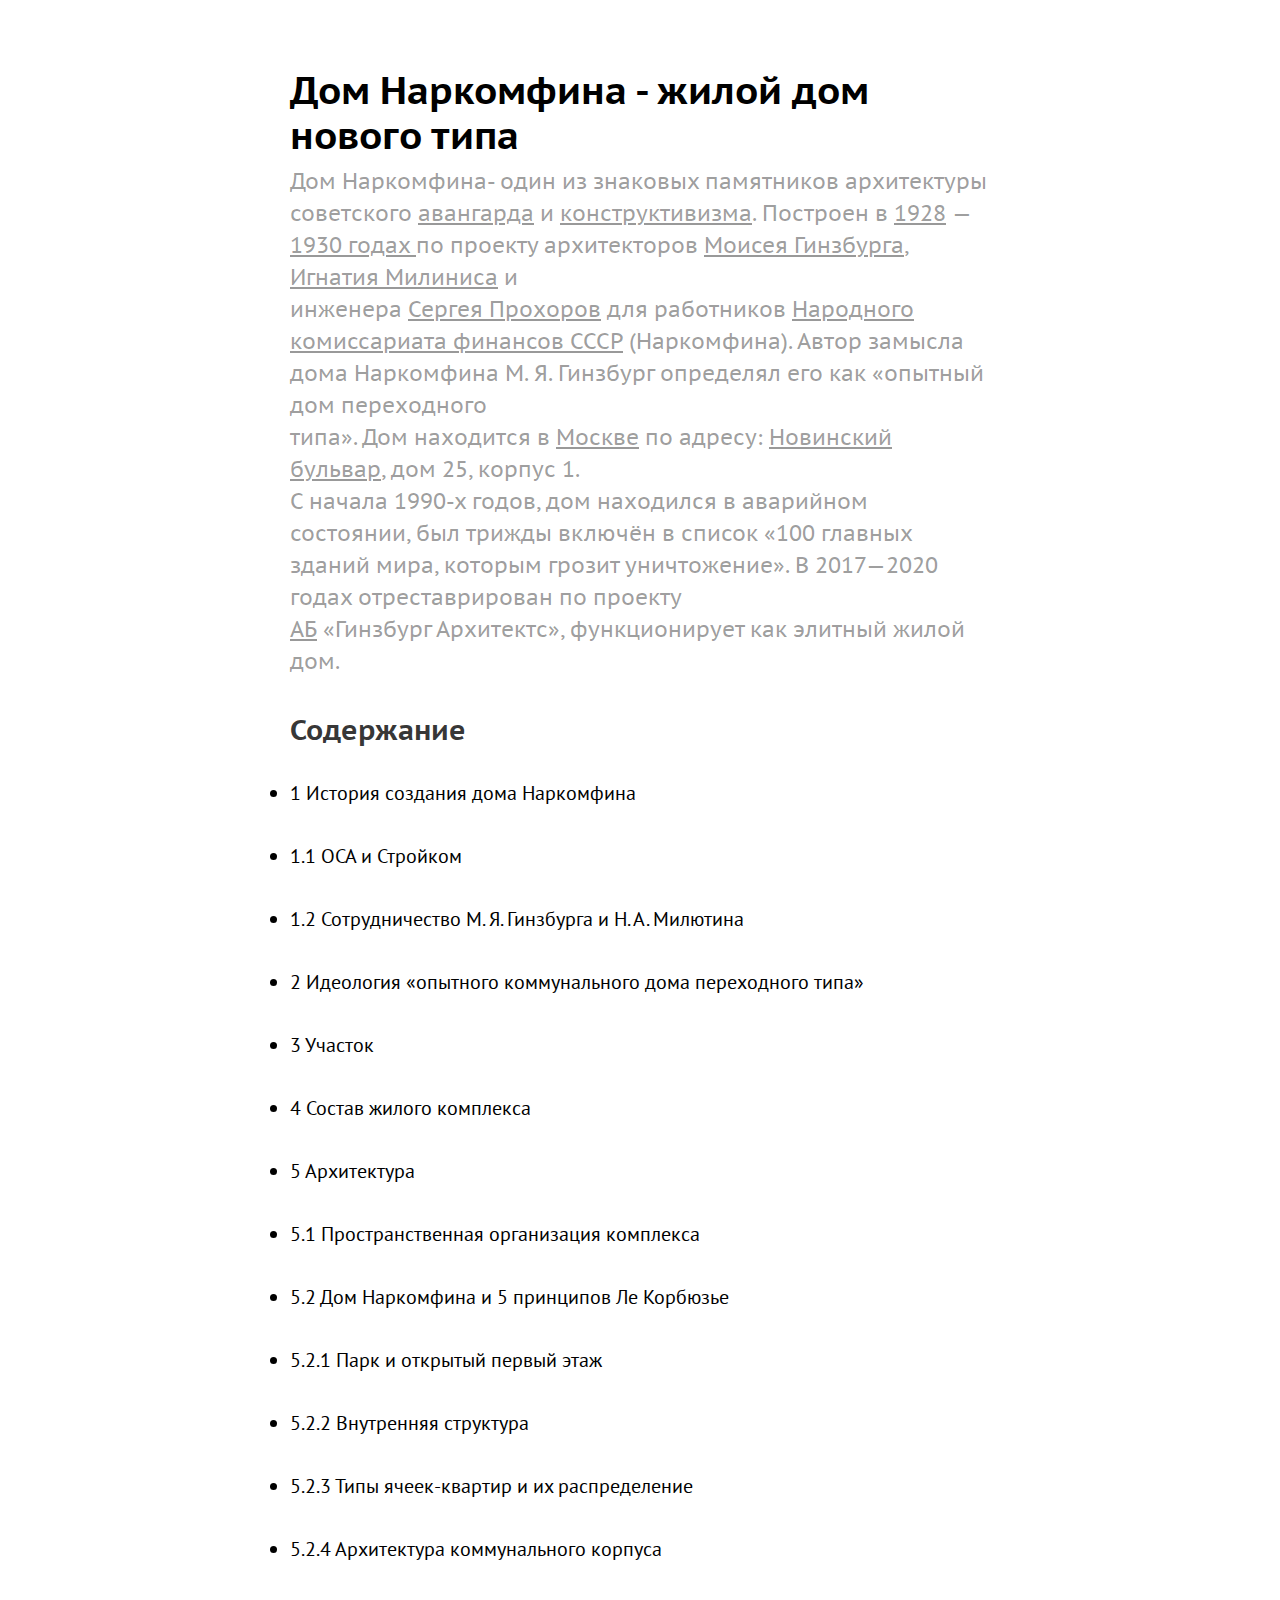
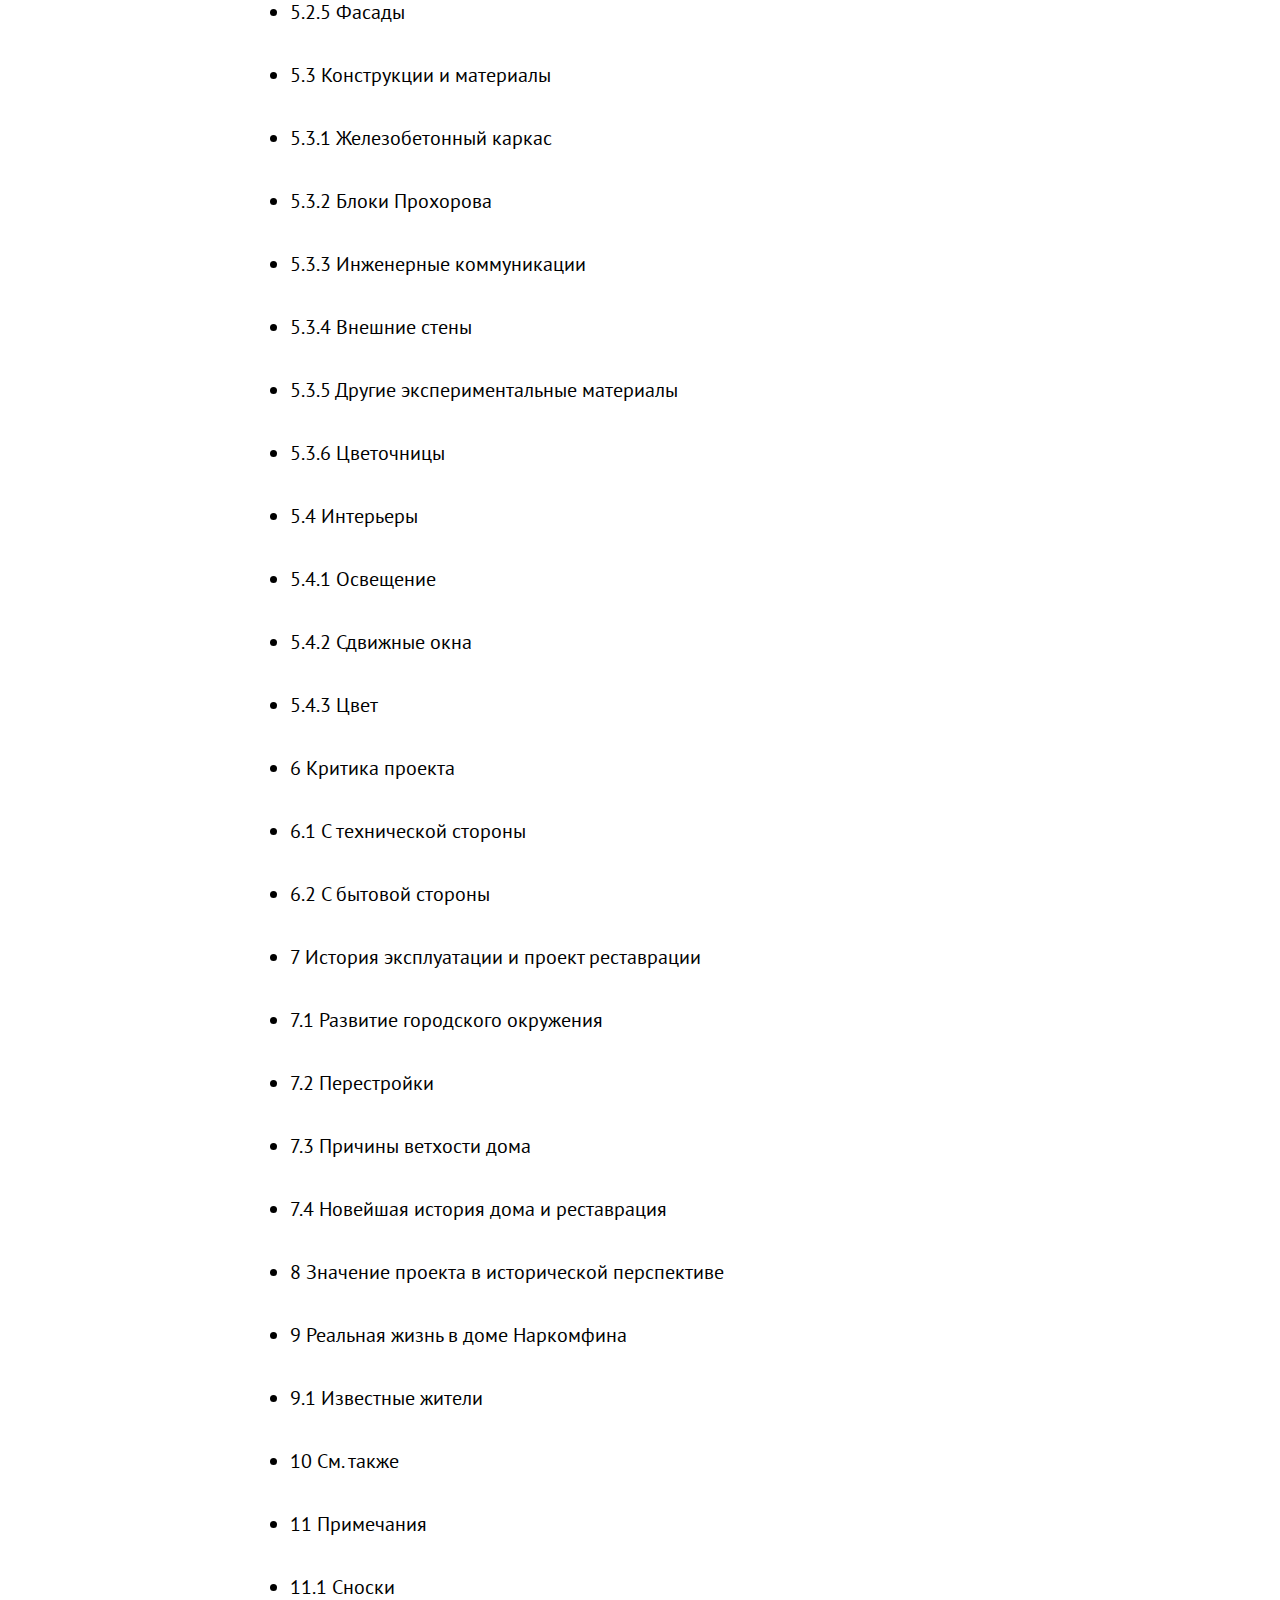
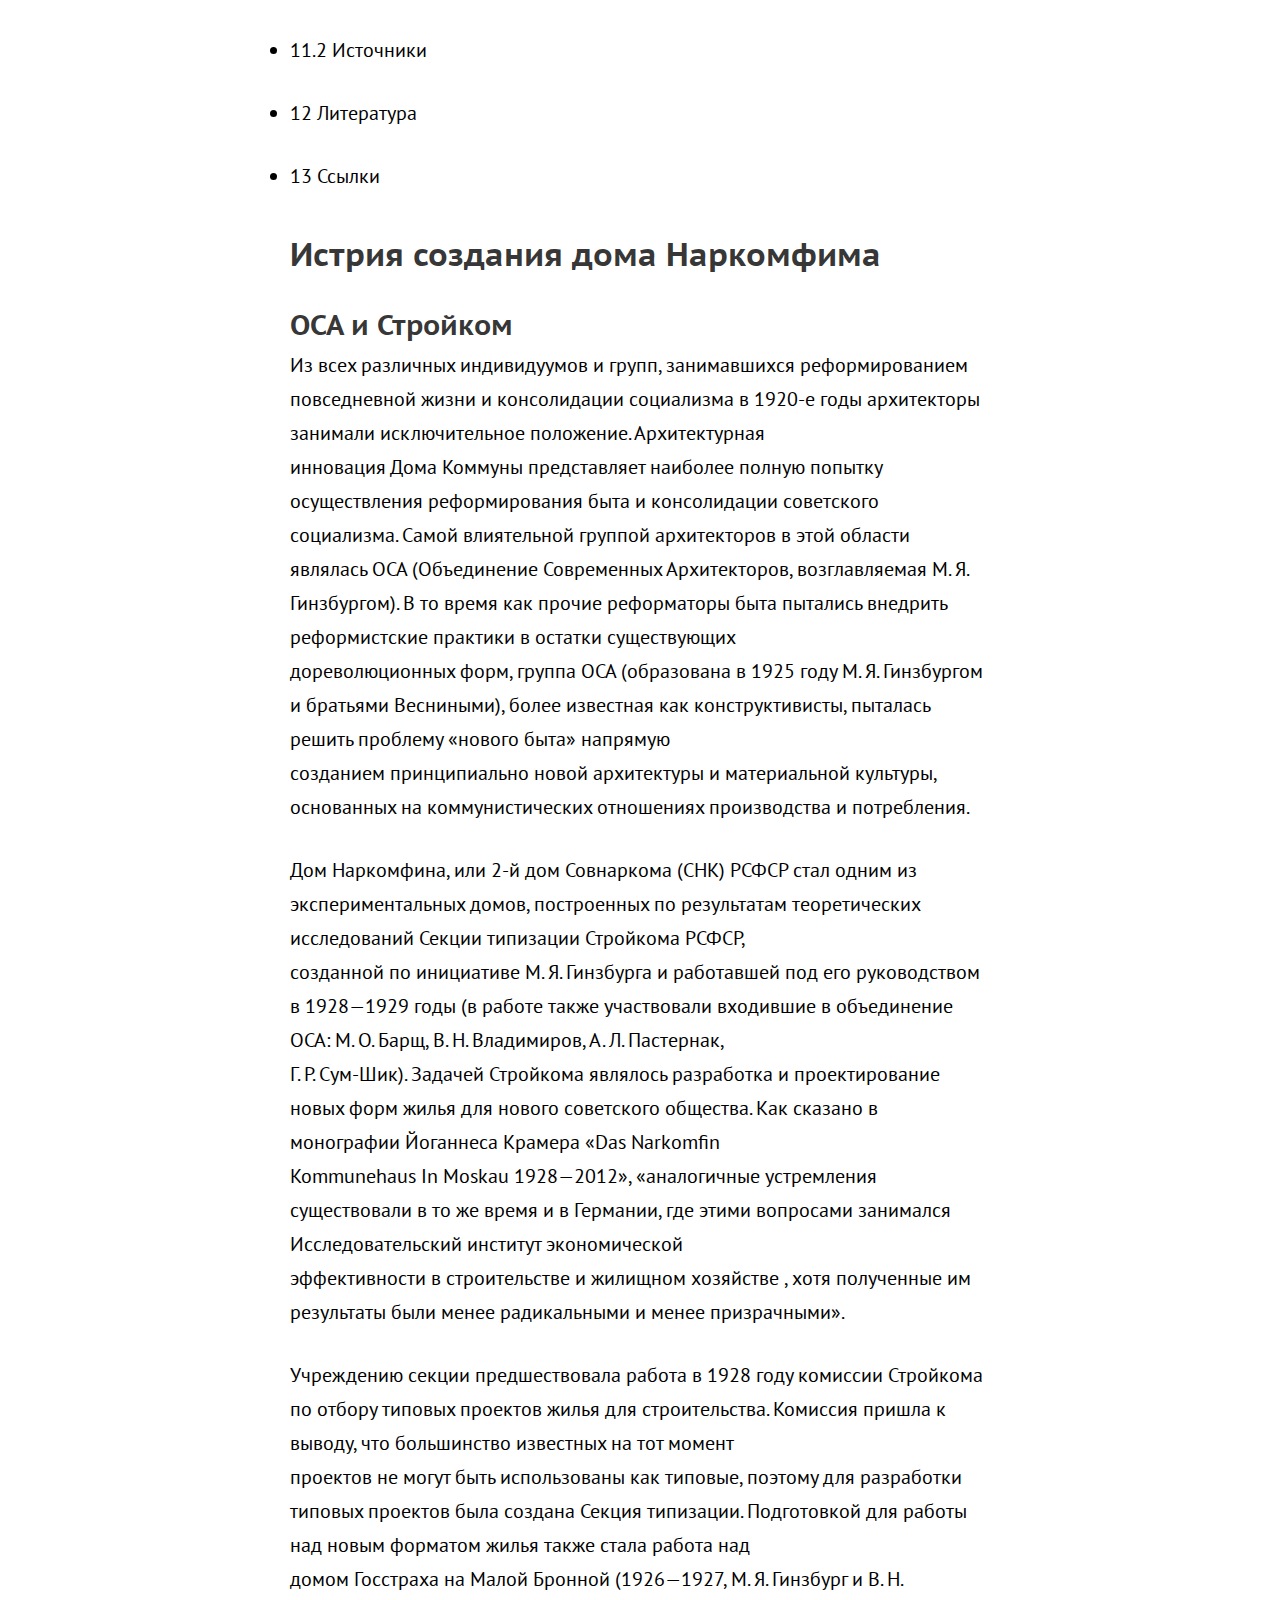
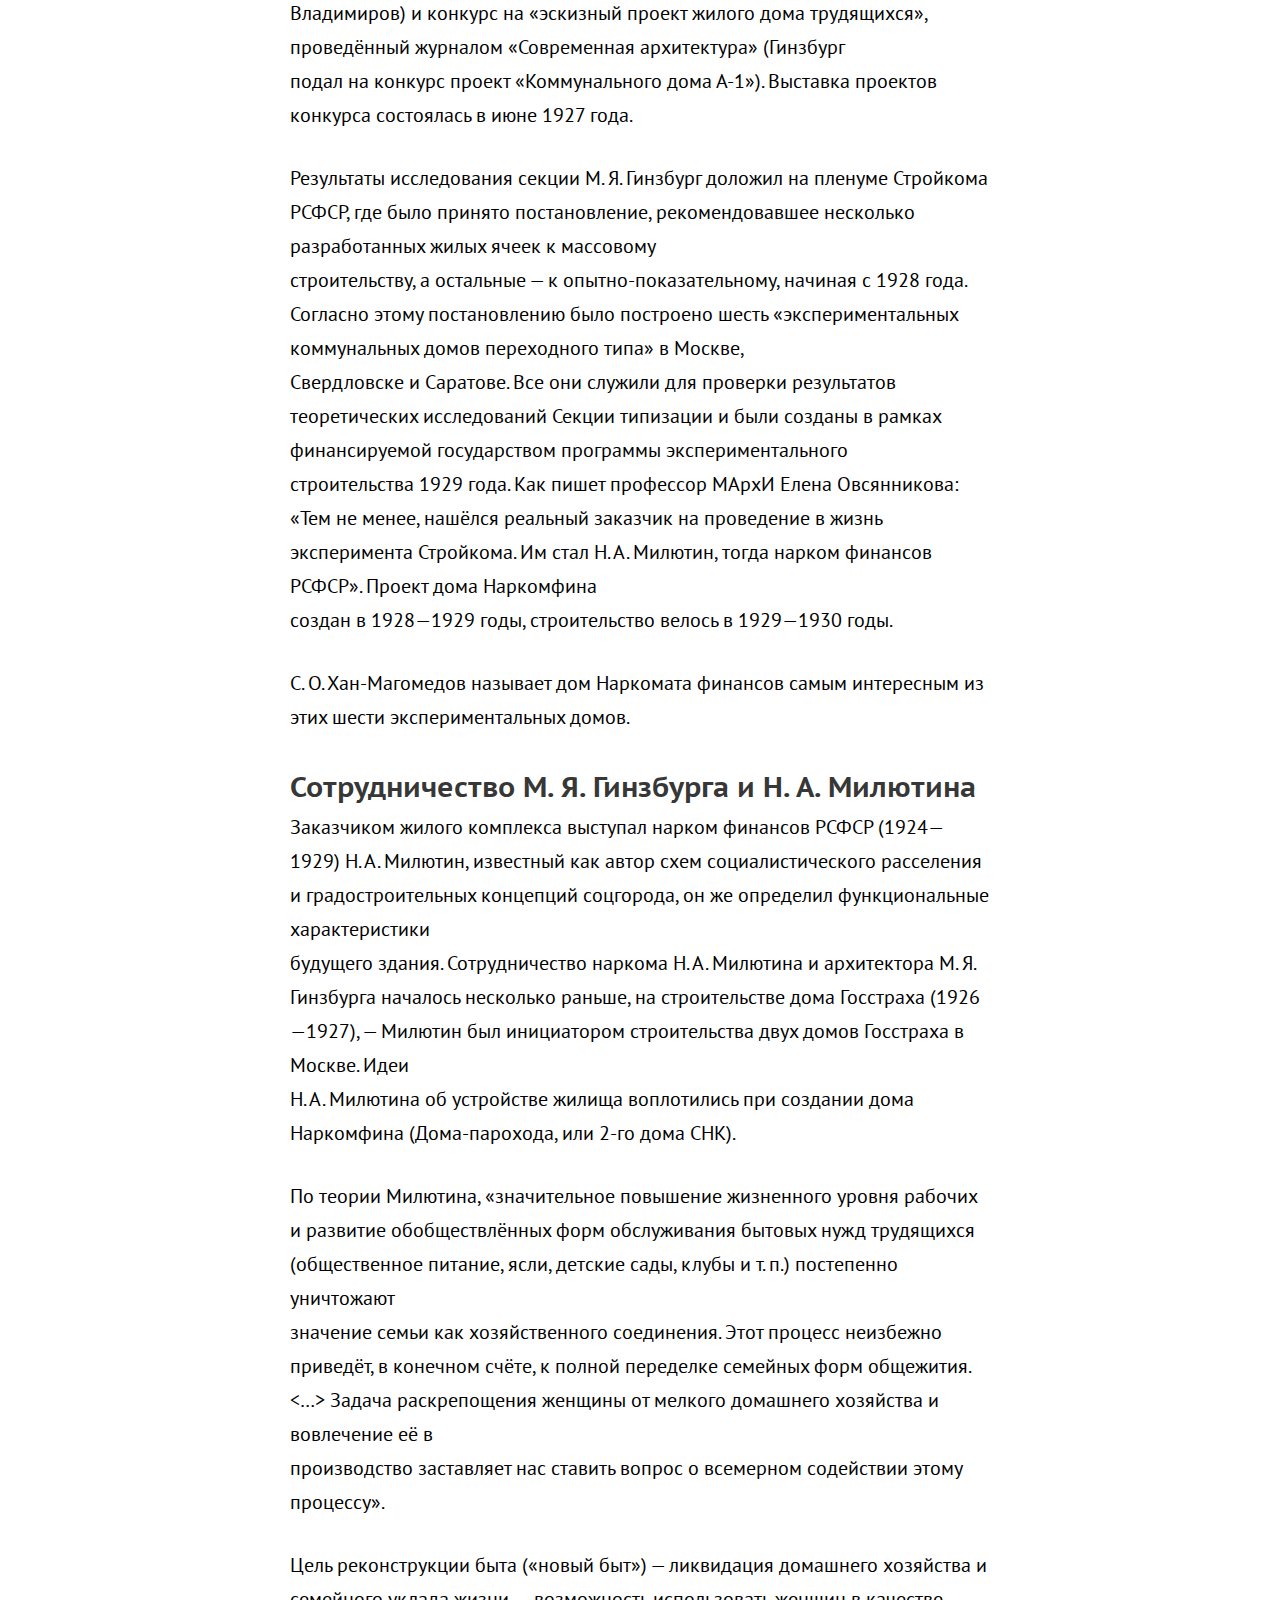
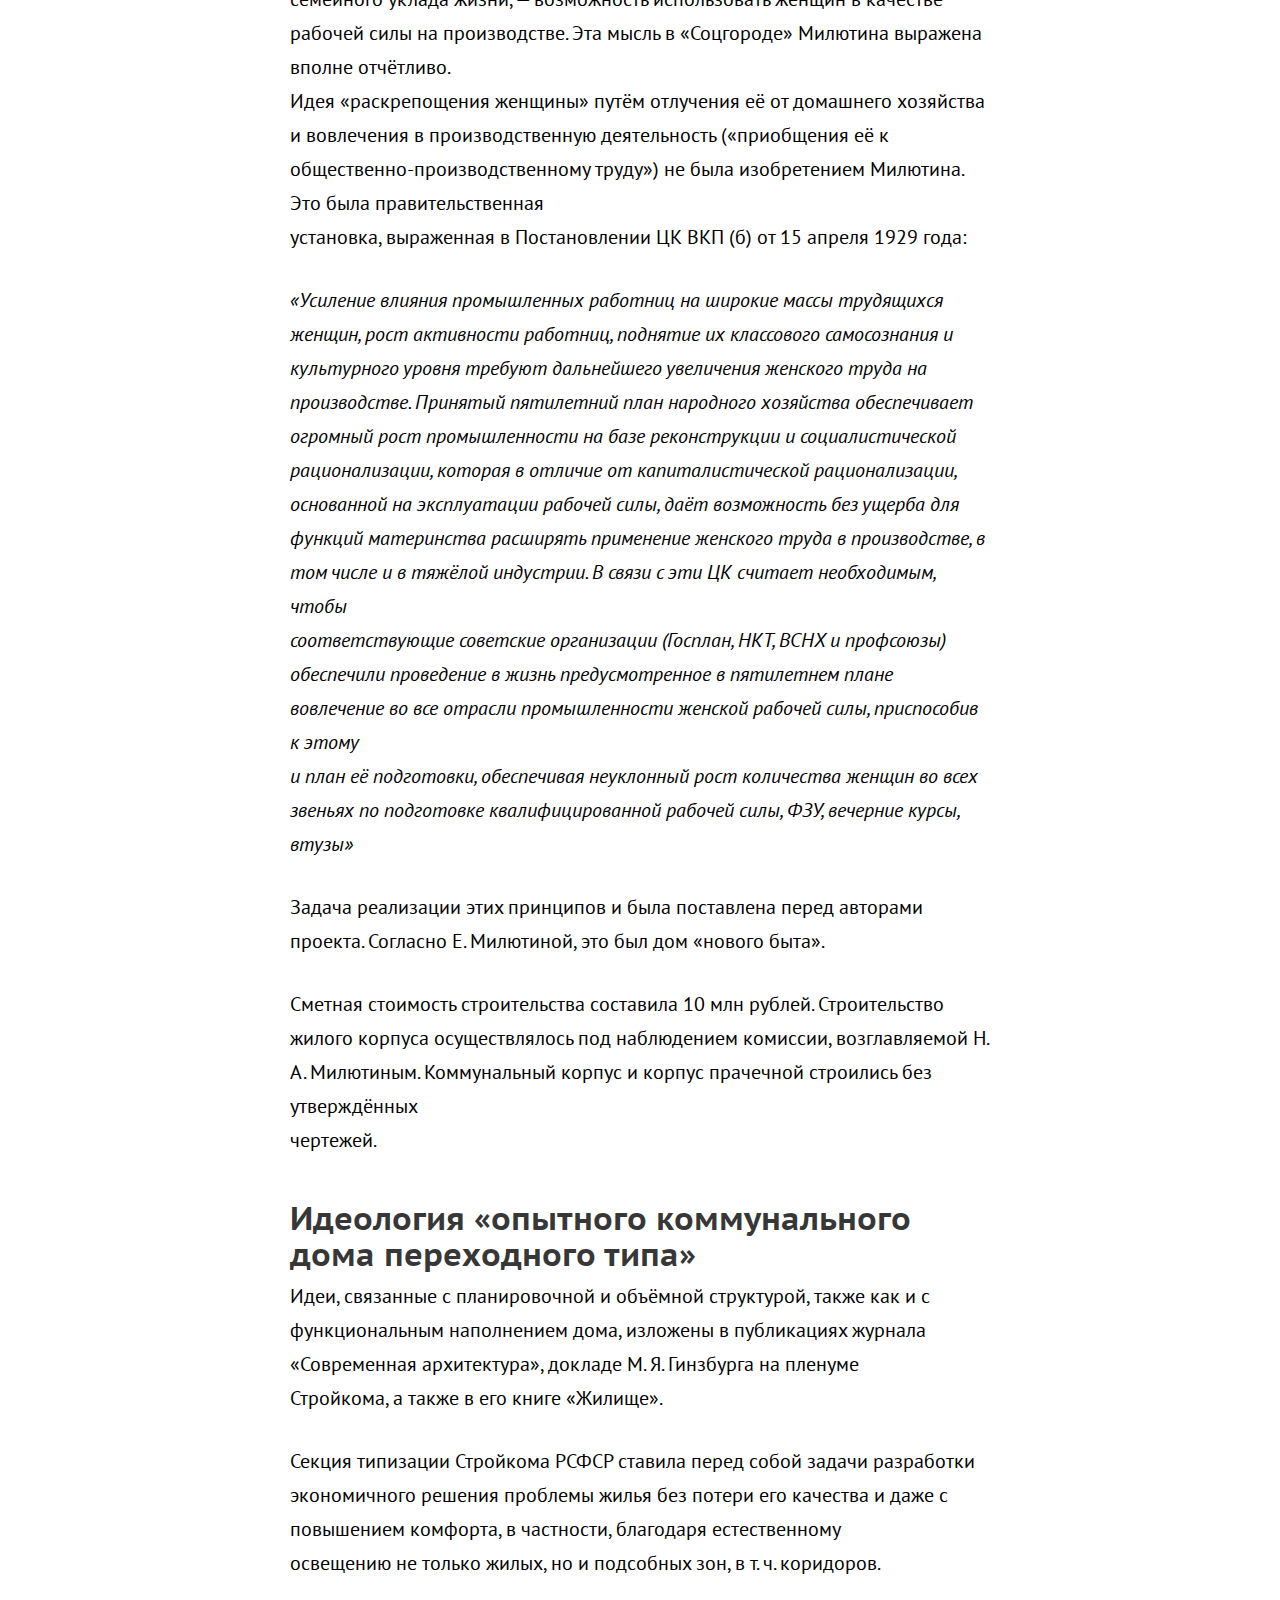
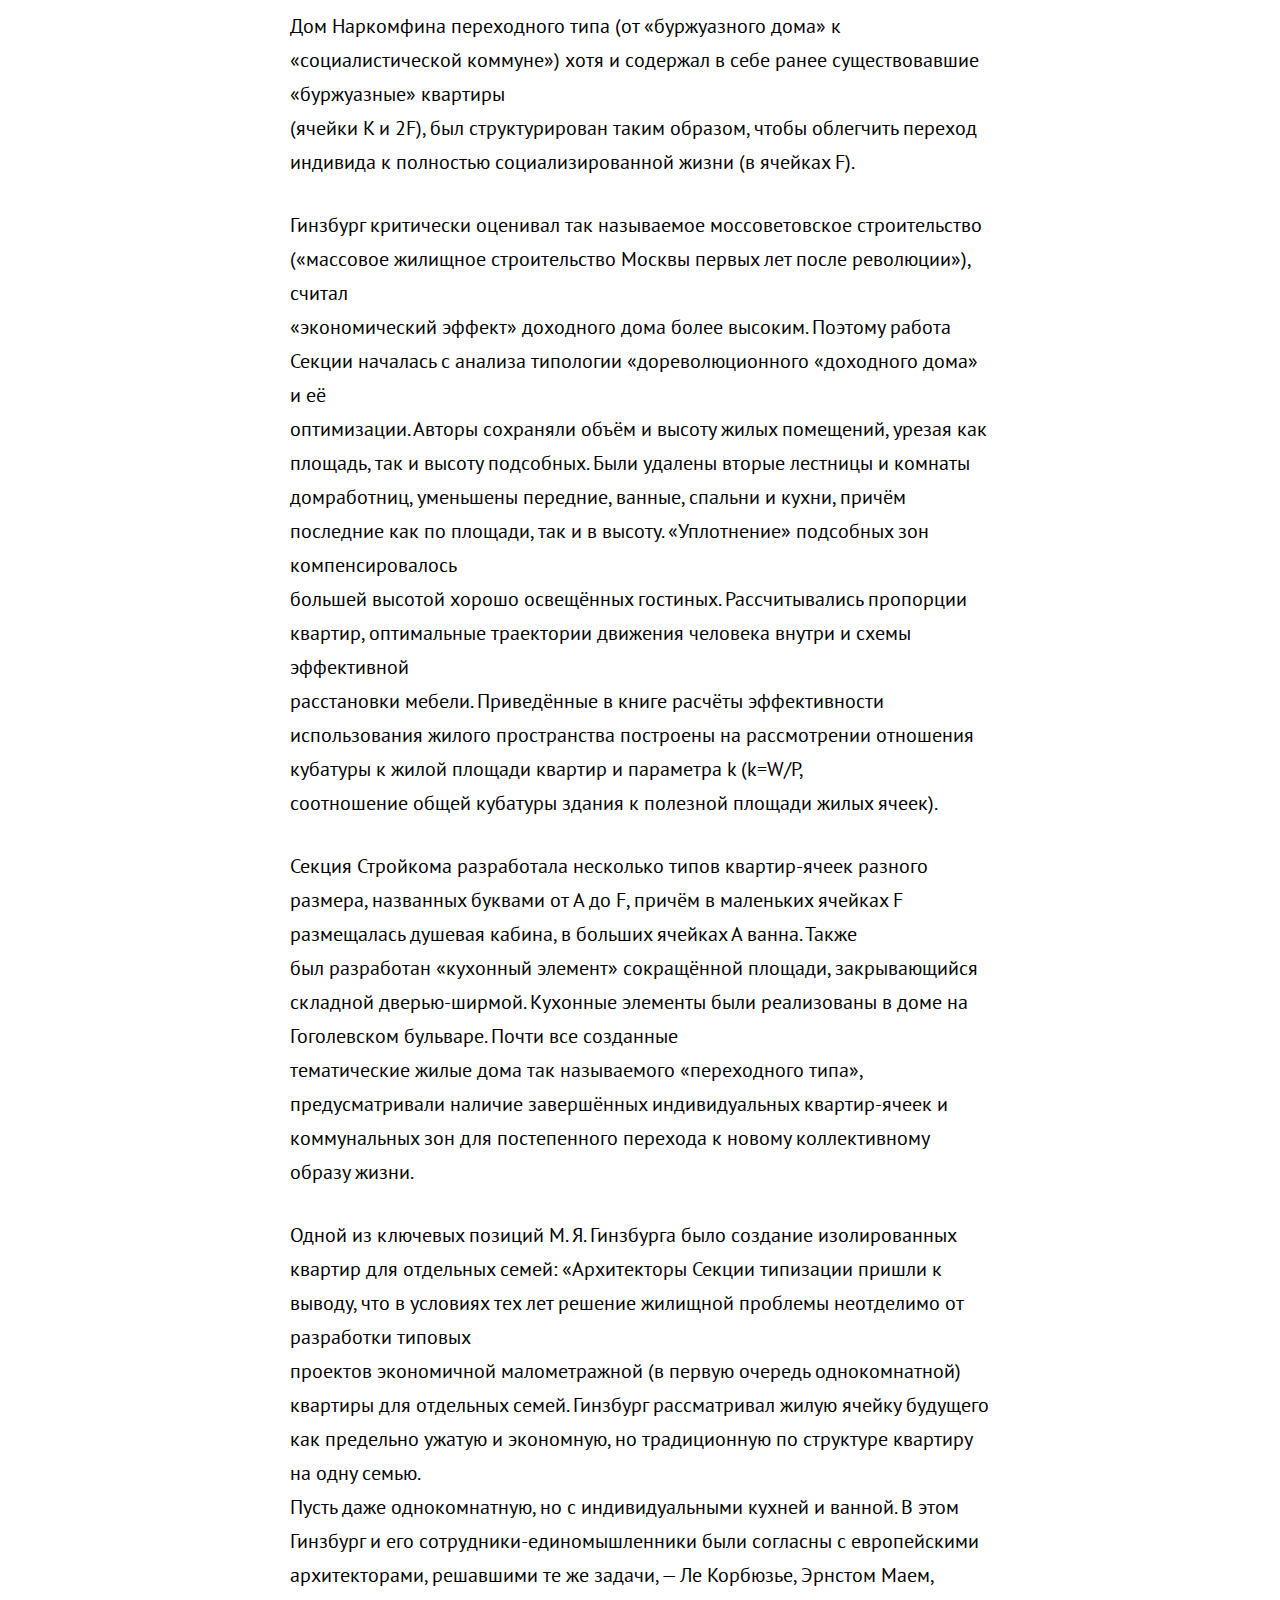
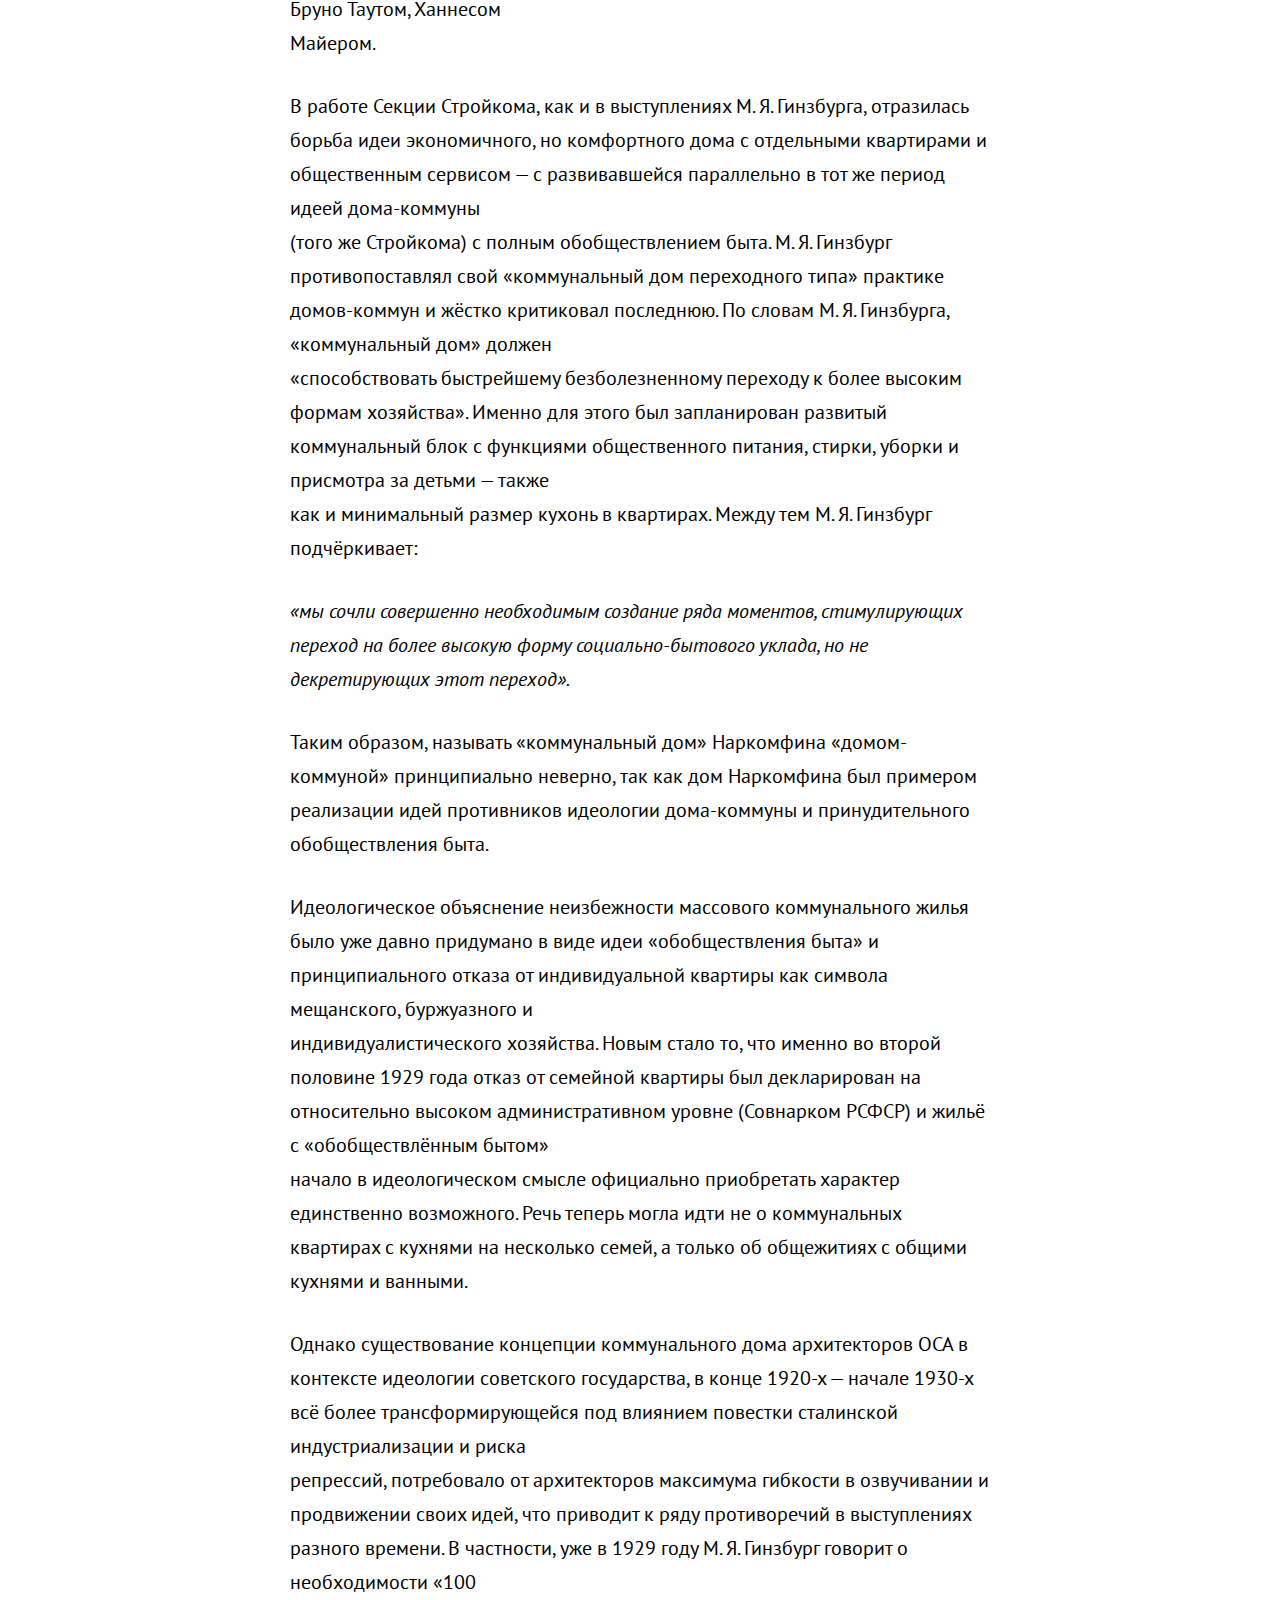
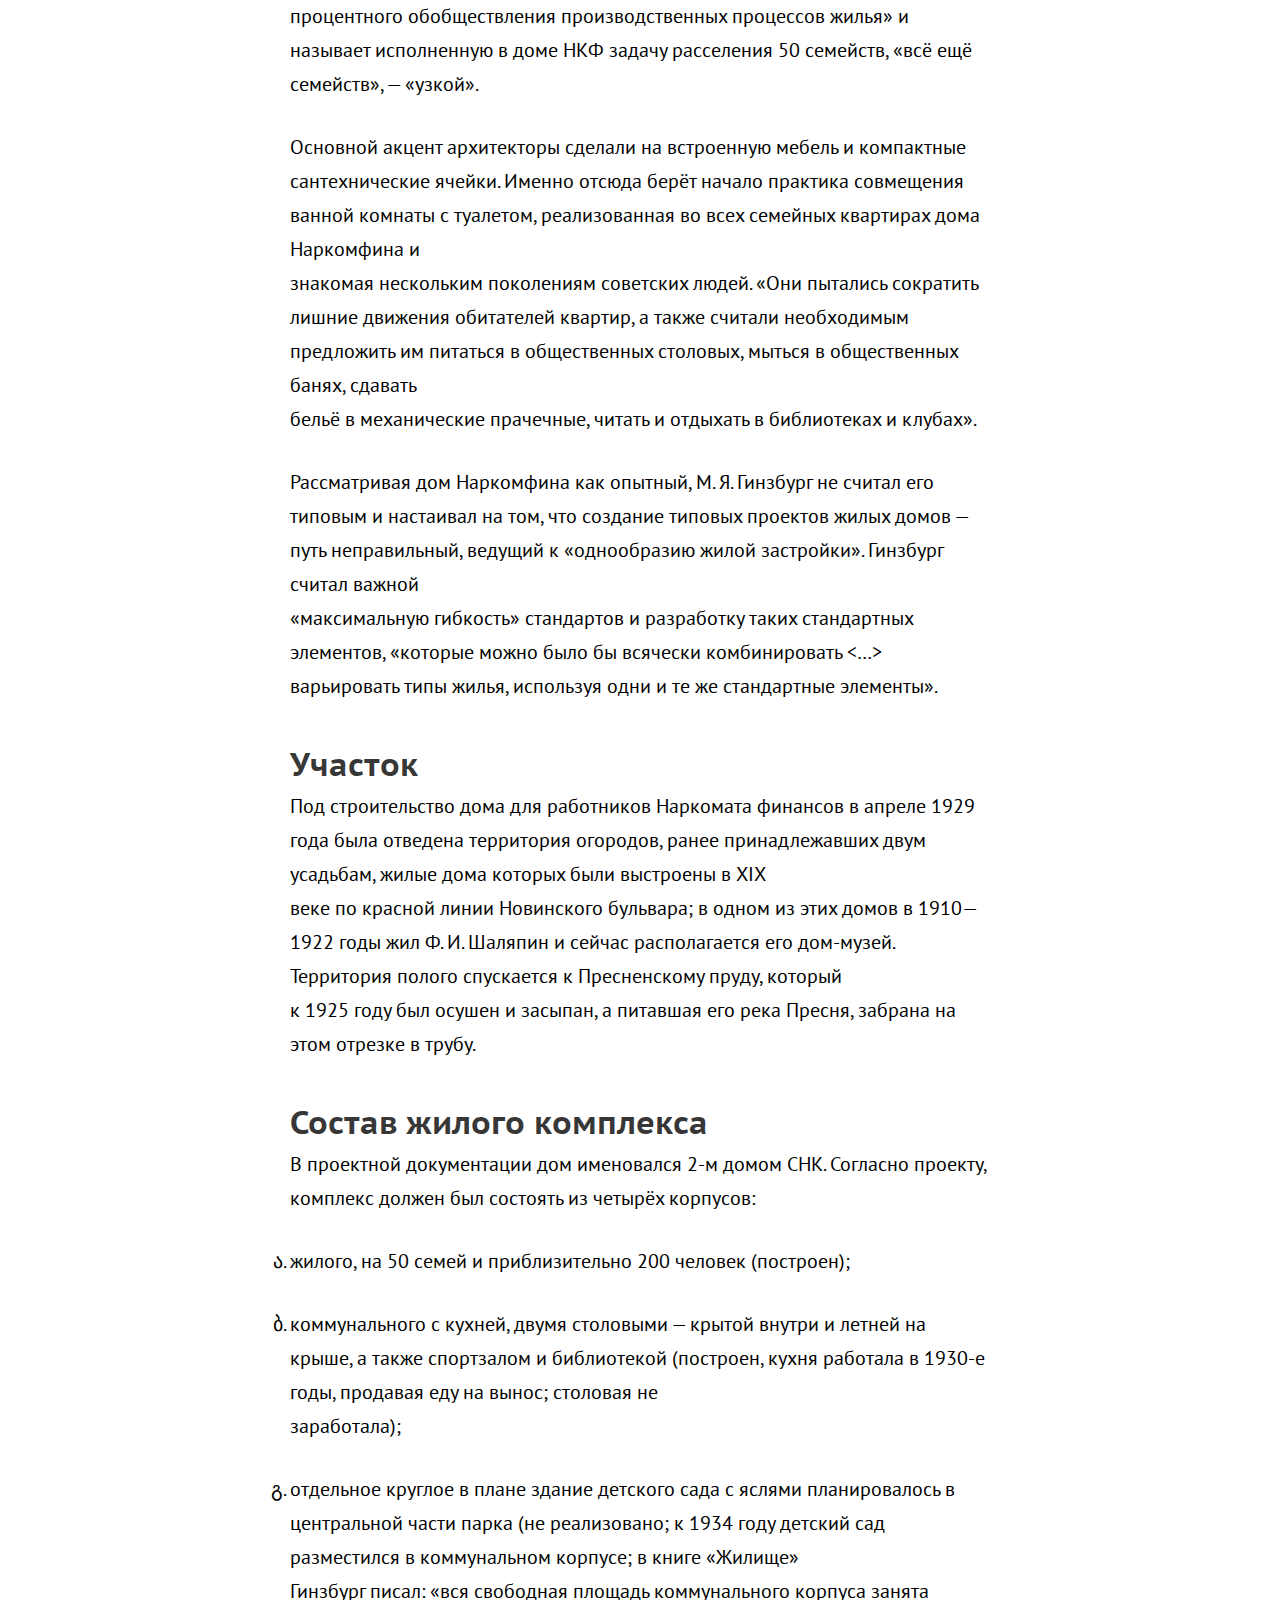
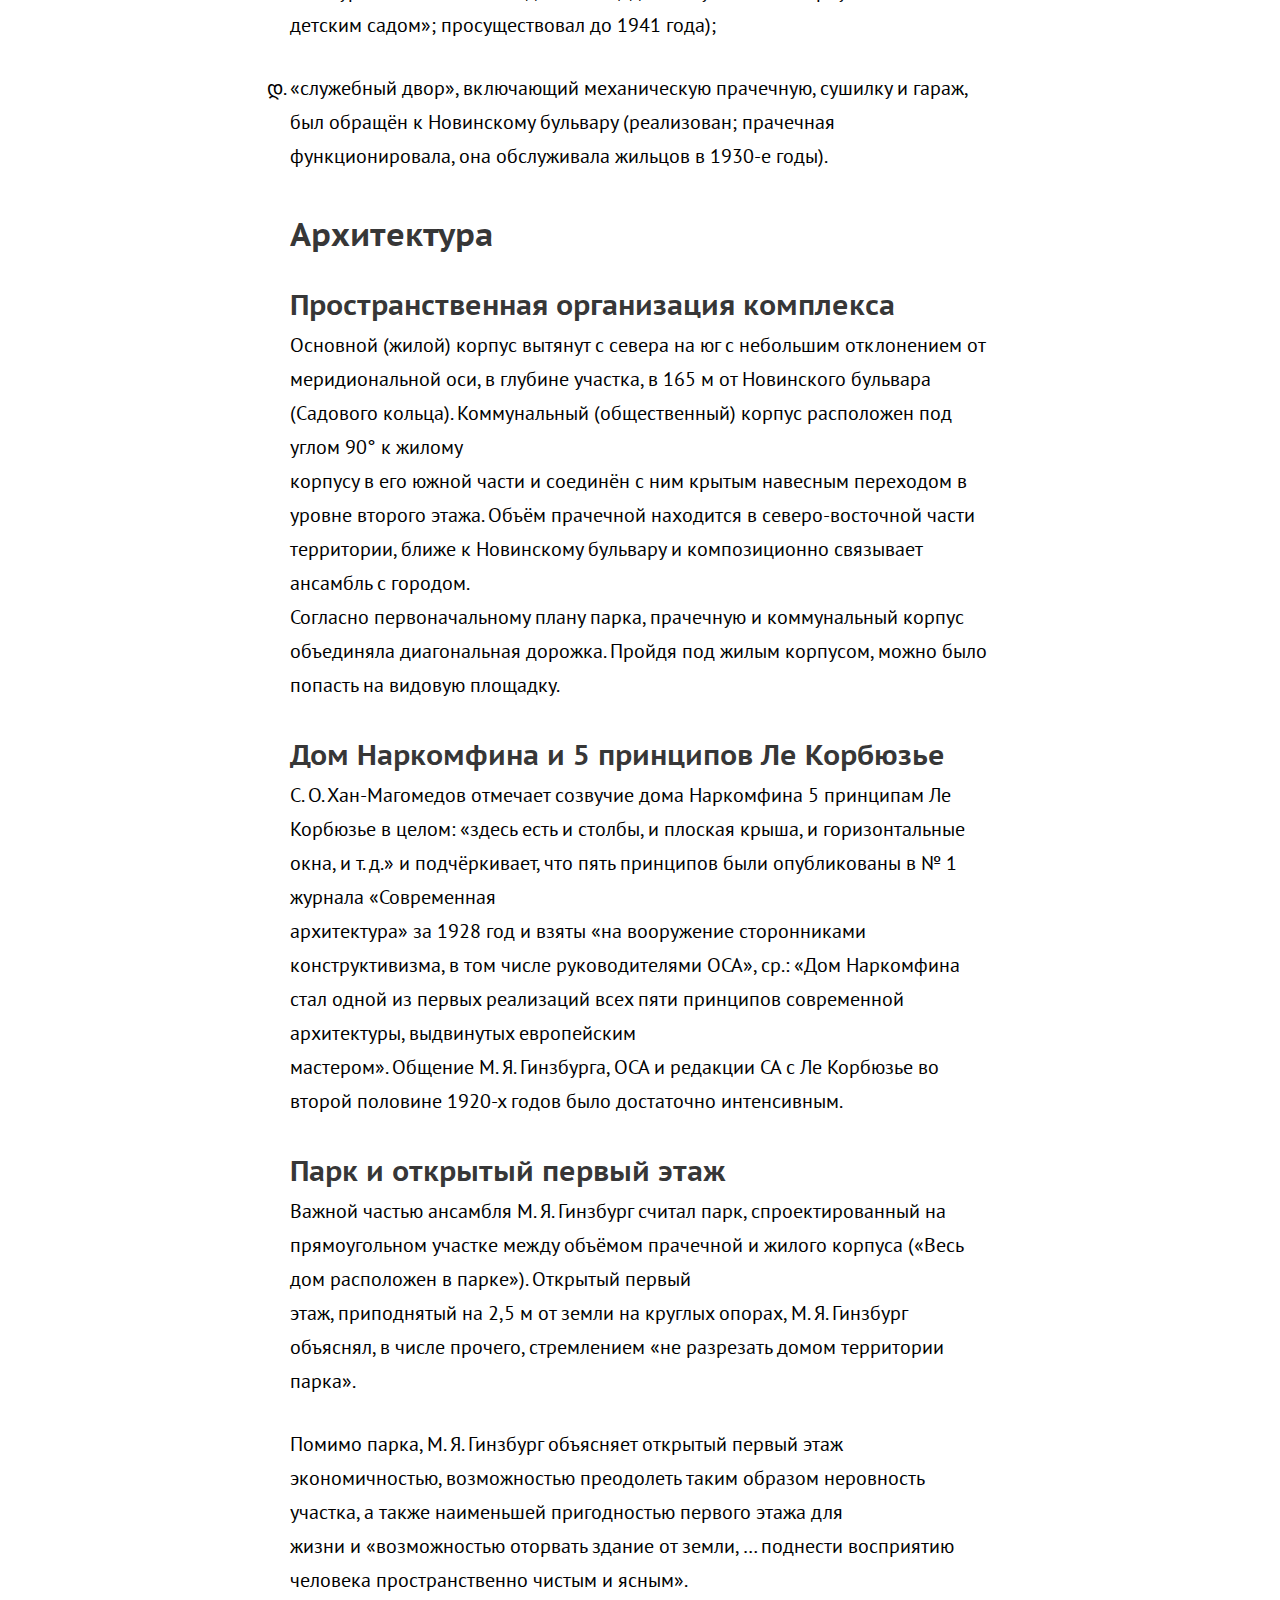
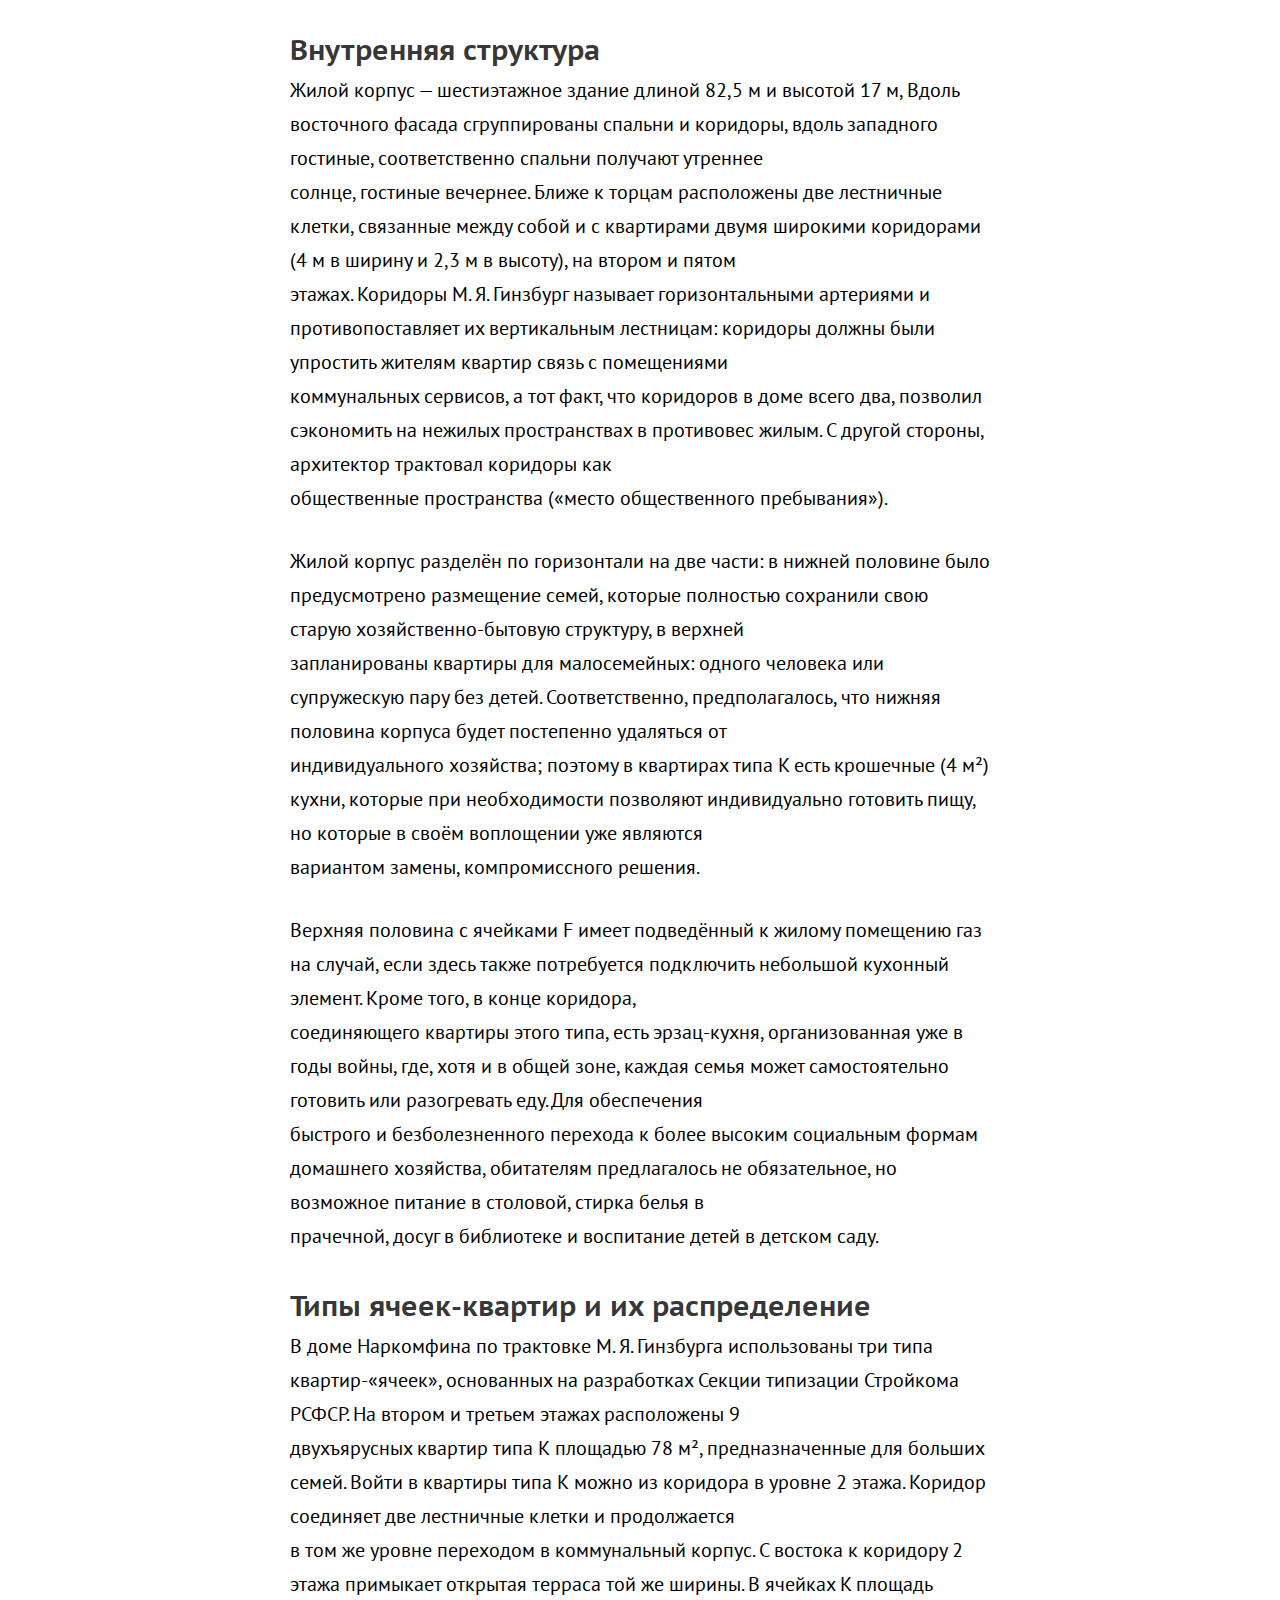
==== index.html @ 6b8bf08a "Initial commit" ====
<!DOCTYPE html>
<html lang="en" dir="ltr">
  <head>
    <meta charset="utf-8">
    <title>Дом Наркомфина</title>
    <link rel="stylesheet" href="stylesheets/style.css">
  </head>
  <body>
        <h1>Дом Наркомфина - жилой дом
          <br> нового типа
        </h1>
        <p> <strong>Дом Наркомфина</strong>- один из знаковых памятников архитектуры советского
          <a href="https://ru.wikipedia.org/wiki/%D0%90%D0%B2%D0%B0%D0%BD%D0%B3%D0%B0%D1%80%D0%B4_(%D0%B8%D1%81%D0%BA%D1%83%D1%81%D1%81%D1%82%D0%B2%D0%BE)">авангарда</a> и <a href="https://ru.wikipedia.org/wiki/%D0%9A%D0%BE%D0%BD%D1%81%D1%82%D1%80%D1%83%D0%BA%D1%82%D0%B8%D0%B2%D0%B8%D0%B7%D0%BC_(%D0%B8%D1%81%D0%BA%D1%83%D1%81%D1%81%D1%82%D0%B2%D0%BE)">конструктивизма</a>. Построен в <a href="https://ru.wikipedia.org/wiki/1928_%D0%B3%D0%BE%D0%B4">1928</a> — <a href="https://ru.wikipedia.org/wiki/1930_%D0%B3%D0%BE%D0%B4">1930 годах </a> по проекту архитекторов <a href="https://ru.wikipedia.org/wiki/%D0%93%D0%B8%D0%BD%D0%B7%D0%B1%D1%83%D1%80%D0%B3,_%D0%9C%D0%BE%D0%B8%D1%81%D0%B5%D0%B9_%D0%AF%D0%BA%D0%BE%D0%B2%D0%BB%D0%B5%D0%B2%D0%B8%D1%87">Моисея Гинзбурга</a>, <a href="https://ru.wikipedia.org/wiki/%D0%9C%D0%B8%D0%BB%D0%B8%D0%BD%D0%B8%D1%81,_%D0%98%D0%B3%D0%BD%D0%B0%D1%82%D0%B8%D0%B9_%D0%A4%D1%80%D0%B0%D0%BD%D1%86%D0%B5%D0%B2%D0%B8%D1%87">Игнатия Милиниса</a> и
          <br>инженера <a href="https://ru.wikipedia.org/wiki/%D0%9F%D1%80%D0%BE%D1%85%D0%BE%D1%80%D0%BE%D0%B2,_%D0%A1%D0%B5%D1%80%D0%B3%D0%B5%D0%B9_%D0%9B%D1%8C%D0%B2%D0%BE%D0%B2%D0%B8%D1%87">Сергея Прохоров</a> для работников <a href="https://ru.wikipedia.org/wiki/%D0%9D%D0%B0%D1%80%D0%BE%D0%B4%D0%BD%D1%8B%D0%B9_%D0%BA%D0%BE%D0%BC%D0%B8%D1%81%D1%81%D0%B0%D1%80%D0%B8%D0%B0%D1%82_%D1%84%D0%B8%D0%BD%D0%B0%D0%BD%D1%81%D0%BE%D0%B2_%D0%A1%D0%A1%D0%A1%D0%A0">Народного комиссариата финансов СССР</a>  (Наркомфина). Автор замысла дома Наркомфина М. Я. Гинзбург определял его как «опытный дом переходного
          <br>типа». Дом находится в <a href="https://ru.wikipedia.org/wiki/%D0%9C%D0%BE%D1%81%D0%BA%D0%B2%D0%B0">Москве</a> по адресу: <a href="https://ru.wikipedia.org/wiki/%D0%9D%D0%BE%D0%B2%D0%B8%D0%BD%D1%81%D0%BA%D0%B8%D0%B9_%D0%B1%D1%83%D0%BB%D1%8C%D0%B2%D0%B0%D1%80">Новинский бульвар</a>, дом 25, корпус 1.
          <br>С начала 1990-х годов, дом находился в аварийном состоянии, был трижды включён в список «100 главных зданий мира, которым грозит уничтожение». В 2017—2020 годах отреставрирован по проекту
          <br> <a href="https://ru.wikipedia.org/wiki/%D0%90%D1%80%D1%85%D0%B8%D1%82%D0%B5%D0%BA%D1%82%D1%83%D1%80%D0%BD%D0%BE%D0%B5_%D0%B1%D1%8E%D1%80%D0%BE">АБ</a> «Гинзбург Архитектс», функционирует как элитный жилой дом.
        </p>
        <h3>Содержание</h3>
              <ul>
                <li>1	История создания дома Наркомфина</li>
                    <ul>
                      <li>1.1	ОСА и Стройком</li>
                      <li>1.2	Сотрудничество М. Я. Гинзбурга и Н. А. Милютина</li>
                    </ul>
                <li>2	Идеология «опытного коммунального дома переходного типа»</li>
                <li>3	Участок</li>
                <li>4	Состав жилого комплекса</li>
                <li>5	Архитектура</li>
                    <ul>
                      <li>5.1	Пространственная организация комплекса</li>
                      <li>5.2	Дом Наркомфина и 5 принципов Ле Корбюзье</li>
                          <ul>
                                <li>5.2.1	Парк и открытый первый этаж</li>
                                <li>5.2.2	Внутренняя структура</li>
                                <li>5.2.3	Типы ячеек-квартир и их распределение</li>
                                <li>5.2.4	Архитектура коммунального корпуса</li>
                                <li>5.2.5	Фасады</li>
                          </ul>
                      <li>5.3	Конструкции и материалы</li>
                          <ul>
                                <li>5.3.1	Железобетонный каркас</li>
                                <li>5.3.2	Блоки Прохорова</li>
                                <li>5.3.3	Инженерные коммуникации</li>
                                <li>5.3.4	Внешние стены</li>
                                <li>5.3.5	Другие экспериментальные материалы</li>
                                <li>5.3.6	Цветочницы</li>
                          </ul>
                      <li>5.4	Интерьеры</li>
                          <ul>
                                <li>5.4.1	Освещение</li>
                                <li>5.4.2	Сдвижные окна</li>
                                <li>5.4.3	Цвет</li>
                          </ul>
                    </ul>
                <li>6	Критика проекта</li>
                    <ul>
                      <li>6.1	С технической стороны</li>
                      <li>6.2	С бытовой стороны</li>
                    </ul>
                <li>7	История эксплуатации и проект реставрации</li>
                    <ul>
                      <li>7.1	Развитие городского окружения</li>
                      <li>7.2	Перестройки</li>
                      <li>7.3	Причины ветхости дома</li>
                      <li>7.4	Новейшая история дома и реставрация</li>
                    </ul>
                <li>8	Значение проекта в исторической перспективе</li>
                <li>9	Реальная жизнь в доме Наркомфина</li>
                    <ul>
                      <li>9.1	Известные жители</li>
                    </ul>
                <li>10	См. также</li>
                <li>11	Примечания</li>
                    <ul>
                      <li>11.1	Сноски</li>
                      <li>11.2	Источники</li>
                    </ul>
                <li>12	Литература</li>
                <li>13	Ссылки</li>
              </ul>
        <h2>Истрия создания дома Наркомфима</h2>
        <h3><strong>ОСА и Стройком</strong></h3>
        <p>Из всех различных индивидуумов и групп, занимавшихся реформированием повседневной жизни и консолидации социализма в 1920-е годы архитекторы занимали исключительное положение. Архитектурная
            <br> инновация Дома Коммуны представляет наиболее полную попытку осуществления реформирования быта и консолидации советского социализма. Самой влиятельной группой архитекторов в этой области
            <br> являлась ОСА (Объединение Современных Архитекторов, возглавляемая М. Я. Гинзбургом). В то время как прочие реформаторы быта пытались внедрить реформистские практики в остатки существующих
            <br>дореволюционных форм, группа ОСА (образована в 1925 году М. Я. Гинзбургом и братьями Весниными), более известная как конструктивисты, пыталась решить проблему «нового быта» напрямую
            <br> созданием принципиально новой архитектуры и материальной культуры, основанных на коммунистических отношениях производства и потребления.
        </p>
        <p>Дом Наркомфина, или 2-й дом Совнаркома (СНК) РСФСР стал одним из экспериментальных домов, построенных по результатам теоретических исследований Секции типизации Стройкома РСФСР,
            <br>созданной по инициативе М. Я. Гинзбурга и работавшей под его руководством в 1928—1929 годы (в работе также участвовали входившие в объединение ОСА: М. О. Барщ, В. Н. Владимиров, А. Л. Пастернак,
            <br> Г. Р. Сум-Шик). Задачей Стройкома являлось разработка и проектирование новых форм жилья для нового советского общества. Как сказано в монографии Йоганнеса Крамера «Das Narkomfin
            <br> Kommunehaus In Moskau 1928—2012», <em>«аналогичные устремления существовали в то же время и в Германии, где этими вопросами занимался Исследовательский институт экономической
            <br> эффективности в строительстве и жилищном хозяйстве , хотя полученные им результаты были менее радикальными и менее призрачными».</em>
        </p>
        <p>Учреждению секции предшествовала работа в 1928 году комиссии Стройкома по отбору типовых проектов жилья для строительства. Комиссия пришла к выводу, что большинство известных на тот момент
            <br> проектов не могут быть использованы как типовые, поэтому для разработки типовых проектов была создана Секция типизации. Подготовкой для работы над новым форматом жилья также стала работа над
            <br>домом Госстраха на Малой Бронной (1926—1927, М. Я. Гинзбург и В. Н. Владимиров) и конкурс на «эскизный проект жилого дома трудящихся», проведённый журналом «Современная архитектура» (Гинзбург
            <br> подал на конкурс проект «Коммунального дома А-1»). Выставка проектов конкурса состоялась в июне 1927 года.
        </p>
        <p>Результаты исследования секции М. Я. Гинзбург доложил на пленуме Стройкома РСФСР, где было принято постановление, рекомендовавшее несколько разработанных жилых ячеек к массовому
            <br> строительству, а остальные — к опытно-показательному, начиная с 1928 года. Согласно этому постановлению было построено шесть «экспериментальных коммунальных домов переходного типа» в Москве,
            <br> Свердловске и Саратове. Все они служили для проверки результатов теоретических исследований Секции типизации и были созданы в рамках финансируемой государством программы экспериментального
            <br> строительства 1929 года. Как пишет профессор МАрхИ Елена Овсянникова: «Тем не менее, нашёлся реальный заказчик на проведение в жизнь эксперимента Стройкома. Им стал Н. А. Милютин, тогда нарком финансов РСФСР». Проект дома Наркомфина
            <br>создан в 1928—1929 годы, строительство велось в 1929—1930 годы.
        </p>
        <p>С. О. Хан-Магомедов называет дом Наркомата финансов самым интересным из этих шести экспериментальных домов.</p>
        <h3>Сотрудничество М. Я. Гинзбурга и Н. А. Милютина</h3>
        <p>Заказчиком жилого комплекса выступал нарком финансов РСФСР (1924—1929) Н. А. Милютин, известный как автор схем социалистического расселения и градостроительных концепций соцгорода, он же определил функциональные характеристики
            <br>будущего здания. Сотрудничество наркома Н. А. Милютина и архитектора М. Я. Гинзбурга началось несколько раньше, на строительстве дома Госстраха (1926—1927), — Милютин был инициатором строительства двух домов Госстраха в Москве. Идеи
            <br> Н. А. Милютина об устройстве жилища воплотились при создании дома Наркомфина (Дома-парохода, или 2-го дома СНК).
        </p>
        <p>По теории Милютина, <em>«значительное повышение жизненного уровня рабочих и развитие обобществлённых форм обслуживания бытовых нужд трудящихся (общественное питание, ясли, детские сады, клубы и т. п.) постепенно уничтожают
            <br> значение семьи как хозяйственного соединения. Этот процесс неизбежно приведёт, в конечном счёте, к полной переделке семейных форм общежития. <…> Задача раскрепощения женщины от мелкого домашнего хозяйства и вовлечение её в
            <br> производство заставляет нас ставить вопрос о всемерном содействии этому процессу»</em>.
        </p>
        <p>Цель реконструкции быта <em>(«новый быт»)</em> — ликвидация домашнего хозяйства и семейного уклада жизни, — возможность использовать женщин в качестве рабочей силы на производстве. Эта мысль в «Соцгороде» Милютина выражена вполне отчётливо.
            <br> Идея «раскрепощения женщины» путём отлучения её от домашнего хозяйства и вовлечения в производственную деятельность («приобщения её к общественно-производственному труду») не была изобретением Милютина. Это была правительственная
            <br> установка, выраженная в Постановлении ЦК ВКП (б) от 15 апреля 1929 года:
        </p>
             <blockquote cite="http://">«Усиление влияния промышленных работниц на широкие массы трудящихся женщин, рост активности работниц, поднятие их классового самосознания и культурного уровня требуют дальнейшего увеличения женского труда на
              <br>производстве. Принятый пятилетний план народного хозяйства обеспечивает огромный рост промышленности на базе реконструкции и социалистической рационализации, которая в отличие от капиталистической рационализации,
              <br>основанной на эксплуатации рабочей силы, даёт возможность без ущерба для функций материнства расширять применение женского труда в производстве, в том числе и в тяжёлой индустрии. В связи с эти ЦК считает необходимым, чтобы
              <br> соответствующие советские организации (Госплан, НКТ, ВСНХ и профсоюзы) обеспечили проведение в жизнь предусмотренное в пятилетнем плане вовлечение во все отрасли промышленности женской рабочей силы, приспособив к этому
              <br> и план её подготовки, обеспечивая неуклонный рост количества женщин во всех звеньях по подготовке квалифицированной рабочей силы, ФЗУ, вечерние курсы, втузы»
            </blockquote>
        <p>Задача реализации этих принципов и была поставлена перед авторами проекта. Согласно Е. Милютиной, это был дом «нового быта».</p>
        <p>Сметная стоимость строительства составила 10 млн рублей. Строительство жилого корпуса осуществлялось под наблюдением комиссии, возглавляемой Н. А. Милютиным. Коммунальный корпус и корпус прачечной строились без утверждённых
            <br> чертежей.</p>
       <h2>Идеология «опытного коммунального дома переходного типа»</h2>
        <p>Идеи, связанные с планировочной и объёмной структурой, также как и с функциональным наполнением дома, изложены в публикациях журнала «Современная архитектура», докладе М. Я. Гинзбурга на пленуме
            <br> Стройкома, а также в его книге «Жилище».
        </p>
        <p>Секция типизации Стройкома РСФСР ставила перед собой задачи разработки экономичного решения проблемы жилья без потери его качества и даже с повышением комфорта, в частности, благодаря естественному
            <br>освещению не только жилых, но и подсобных зон, в т. ч. коридоров.
        </p>
        <p>Дом Наркомфина переходного типа (от «буржуазного дома» к «социалистической коммуне») хотя и содержал в себе ранее существовавшие «буржуазные» квартиры
            <br>(ячейки K и 2F), был структурирован таким образом, чтобы облегчить переход индивида к полностью социализированной жизни (в ячейках F).
        </p>
        <p>Гинзбург критически оценивал так называемое моссоветовское строительство («массовое жилищное строительство Москвы первых лет после революции»), считал
            <br>«экономический эффект» доходного дома более высоким. Поэтому работа Секции началась с анализа типологии «дореволюционного «доходного дома» и её
            <br> оптимизации. Авторы сохраняли объём и высоту жилых помещений, урезая как площадь, так и высоту подсобных. Были удалены вторые лестницы и комнаты
            <br>домработниц, уменьшены передние, ванные, спальни и кухни, причём последние как по площади, так и в высоту. «Уплотнение» подсобных зон компенсировалось
            <br> большей высотой хорошо освещённых гостиных. Рассчитывались пропорции квартир, оптимальные траектории движения человека внутри и схемы эффективной
            <br>расстановки мебели. Приведённые в книге расчёты эффективности использования жилого пространства построены на рассмотрении отношения кубатуры к жилой площади квартир и параметра k (k=W/P,
            <br>соотношение общей кубатуры здания к полезной площади жилых ячеек).
        </p>
        <p>Секция Стройкома разработала несколько типов квартир-ячеек разного размера, названных буквами от A до F, причём в маленьких ячейках F размещалась душевая кабина, в больших ячейках А ванна. Также
            <br> был разработан «кухонный элемент» сокращённой площади, закрывающийся складной дверью-ширмой. Кухонные элементы были реализованы в доме на Гоголевском бульваре. Почти все созданные
            <br> тематические жилые дома так называемого «переходного типа», предусматривали наличие завершённых индивидуальных квартир-ячеек и коммунальных зон для постепенного перехода к новому коллективному образу жизни.
        </p>
        <p>Одной из ключевых позиций М. Я. Гинзбурга было создание изолированных квартир для отдельных семей: «Архитекторы Секции типизации пришли к выводу, что в условиях тех лет решение жилищной проблемы неотделимо от разработки типовых
            <br>проектов экономичной малометражной (в первую очередь однокомнатной) квартиры для отдельных семей. Гинзбург рассматривал жилую ячейку будущего как предельно ужатую и экономную, но традиционную по структуре квартиру на одну семью.
            <br> Пусть даже однокомнатную, но с индивидуальными кухней и ванной. В этом Гинзбург и его сотрудники-единомышленники были согласны с европейскими архитекторами, решавшими те же задачи, — Ле Корбюзье, Эрнстом Маем, Бруно Таутом, Ханнесом
            <br> Майером.
        </p>
        <p>В работе Секции Стройкома, как и в выступлениях М. Я. Гинзбурга, отразилась борьба идеи экономичного, но комфортного дома с отдельными квартирами и общественным сервисом — с развивавшейся параллельно в тот же период идеей дома-коммуны
            <br> (того же Стройкома) с полным обобществлением быта. М. Я. Гинзбург противопоставлял свой «коммунальный дом переходного типа» практике домов-коммун и жёстко критиковал последнюю. По словам М. Я. Гинзбурга, «коммунальный дом» должен
            <br> <em>«способствовать быстрейшему безболезненному переходу к более высоким формам хозяйства»</em>. Именно для этого был запланирован развитый коммунальный блок с функциями общественного питания, стирки, уборки и присмотра за детьми — также
            <br> как и минимальный размер кухонь в квартирах. Между тем М. Я. Гинзбург подчёркивает:
        </p>
            <blockquote cite="http://">
                <em>«мы сочли совершенно необходимым создание ряда моментов, стимулирующих переход на более высокую форму социально-бытового уклада, но не декретирующих этот переход».</em>
            </blockquote>
        <p>Таким образом, называть «коммунальный дом» Наркомфина «домом-коммуной» принципиально неверно, так как дом Наркомфина был примером реализации идей противников идеологии дома-коммуны и принудительного обобществления быта.</p>
        <p>Идеологическое объяснение неизбежности массового коммунального жилья было уже давно придумано в виде идеи «обобществления быта» и принципиального отказа от индивидуальной квартиры как символа мещанского, буржуазного и
            <br> индивидуалистического хозяйства. Новым стало то, что именно во второй половине 1929 года отказ от семейной квартиры был декларирован на относительно высоком административном уровне (Совнарком РСФСР) и жильё с «обобществлённым бытом»
            <br> начало в идеологическом смысле официально приобретать характер единственно возможного. Речь теперь могла идти не о коммунальных квартирах с кухнями на несколько семей, а только об общежитиях с общими кухнями и ванными.
        </p>
        <p>Однако существование концепции коммунального дома архитекторов ОСА в контексте идеологии советского государства, в конце 1920-х — начале 1930-х всё более трансформирующейся под влиянием повестки сталинской индустриализации и риска
            <br> репрессий, потребовало от архитекторов максимума гибкости в озвучивании и продвижении своих идей, что приводит к ряду противоречий в выступлениях разного времени. В частности, уже в 1929 году М. Я. Гинзбург говорит о необходимости «100
            <br> процентного обобществления производственных процессов жилья» и называет исполненную в доме НКФ задачу расселения 50 семейств, <em>«всё ещё семейств»,</em> — «узкой».
        </p>
        <p>Основной акцент архитекторы сделали на встроенную мебель и компактные сантехнические ячейки. Именно отсюда берёт начало практика совмещения ванной комнаты с туалетом, реализованная во всех семейных квартирах дома Наркомфина и
            <br> знакомая нескольким поколениям советских людей. <em>«Они пытались сократить лишние движения обитателей квартир, а также считали необходимым предложить им питаться в общественных столовых, мыться в общественных банях, сдавать
            <br> бельё в механические прачечные, читать и отдыхать в библиотеках и клубах»</em>.
        </p>
        <p>Рассматривая дом Наркомфина как опытный, М. Я. Гинзбург не считал его типовым и настаивал на том, что создание типовых проектов жилых домов — путь неправильный, ведущий к «однообразию жилой застройки». Гинзбург считал важной
            <br> «максимальную гибкость» стандартов и разработку таких стандартных элементов, «которые можно было бы всячески комбинировать <…> варьировать типы жилья, используя одни и те же стандартные элементы».
          </p>
        <h2>Участок</h2>
        <p>Под строительство дома для работников Наркомата финансов в апреле 1929 года была отведена территория огородов, ранее принадлежавших двум усадьбам, жилые дома которых были выстроены в XIX
            <br> веке по красной линии Новинского бульвара; в одном из этих домов в 1910—1922 годы жил Ф. И. Шаляпин и сейчас располагается его дом-музей. Территория полого спускается к Пресненскому пруду, который
            <br>к 1925 году был осушен и засыпан, а питавшая его река Пресня, забрана на этом отрезке в трубу.
        </p>
        <h2>Состав жилого комплекса</h2>
        <p>В проектной документации дом именовался 2-м домом СНК. Согласно проекту, комплекс должен был состоять из четырёх корпусов:</p>
              <ol>
                <li>  жилого, на 50 семей и приблизительно 200 человек (построен);
                </li>
                <li>коммунального с кухней, двумя столовыми — крытой внутри и летней на крыше, а также спортзалом и библиотекой (построен, кухня работала в 1930-е годы, продавая еду на вынос; столовая не
                  <br> заработала);
                </li>
                <li>отдельное круглое в плане здание детского сада с яслями планировалось в центральной части парка (не реализовано; к 1934 году детский сад разместился в коммунальном корпусе; в книге «Жилище»
                  <br> Гинзбург писал: «вся свободная площадь коммунального корпуса занята детским садом»; просуществовал до 1941 года);
                </li>
                <li> «служебный двор», включающий механическую прачечную, сушилку и гараж, был обращён к Новинскому бульвару (реализован; прачечная функционировала, она обслуживала жильцов в 1930-е годы).</li>
              </ol>
        <h2>Архитектура</h2>
        <h3>Пространственная организация комплекса</h3>
        <p>Основной (жилой) корпус вытянут с севера на юг с небольшим отклонением от меридиональной оси, в глубине участка, в 165 м от Новинского бульвара (Садового кольца). Коммунальный (общественный) корпус расположен под углом 90° к жилому
            <br> корпусу в его южной части и соединён с ним крытым навесным переходом в уровне второго этажа. Объём прачечной находится в северо-восточной части территории, ближе к Новинскому бульвару и композиционно связывает ансамбль с городом.
            <br>Согласно первоначальному плану парка, прачечную и коммунальный корпус объединяла диагональная дорожка. Пройдя под жилым корпусом, можно было попасть на видовую площадку.
          </p>
        <h3>Дом Наркомфина и 5 принципов Ле Корбюзье</h3>
        <p> С. О. Хан-Магомедов отмечает созвучие дома Наркомфина 5 принципам Ле Корбюзье в целом: «здесь есть и столбы, и плоская крыша, и горизонтальные окна, и т. д.» и подчёркивает, что пять принципов были опубликованы в № 1 журнала «Современная
            <br> архитектура» за 1928 год и взяты «на вооружение сторонниками конструктивизма, в том числе руководителями ОСА», ср.: «Дом Наркомфина стал одной из первых реализаций всех пяти принципов современной архитектуры, выдвинутых европейским
            <br> мастером». Общение М. Я. Гинзбурга, ОСА и редакции СА с Ле Корбюзье во второй половине 1920-х годов было достаточно интенсивным.
        </p>
        <h3>Парк и открытый первый этаж</h3>
        <p>Важной частью ансамбля М. Я. Гинзбург считал парк, спроектированный на прямоугольном участке между объёмом прачечной и жилого корпуса («Весь дом расположен в парке»). Открытый первый
            <br> этаж, приподнятый на 2,5 м от земли на круглых опорах, М. Я. Гинзбург объяснял, в числе прочего, стремлением «не разрезать домом территории парка».
        </p>
        <p>Помимо парка, М. Я. Гинзбург объясняет открытый первый этаж экономичностью, возможностью преодолеть таким образом неровность участка, а также наименьшей пригодностью первого этажа для
            <br> жизни и «возможностью оторвать здание от земли, … поднести восприятию человека пространственно чистым и ясным».
        </p>
        <h3>Внутренняя структура</h3>
        <p>Жилой корпус — шестиэтажное здание длиной 82,5 м и высотой 17 м, Вдоль восточного фасада сгруппированы спальни и коридоры, вдоль западного гостиные, соответственно спальни получают утреннее
            <br>солнце, гостиные вечернее. Ближе к торцам расположены две лестничные клетки, связанные между собой и с квартирами двумя широкими коридорами (4 м в ширину и 2,3 м в высоту), на втором и пятом
            <br>этажах. Коридоры М. Я. Гинзбург называет горизонтальными артериями и противопоставляет их вертикальным лестницам: коридоры должны были упростить жителям квартир связь с помещениями
            <br> коммунальных сервисов, а тот факт, что коридоров в доме всего два, позволил сэкономить на нежилых пространствах в противовес жилым. С другой стороны, архитектор трактовал коридоры как
            <br>общественные пространства («место общественного пребывания»).
        </p>
        <p>Жилой корпус разделён по горизонтали на две части: в нижней половине было предусмотрено размещение семей, которые полностью сохранили свою старую хозяйственно-бытовую структуру, в верхней
            <br>запланированы квартиры для малосемейных: одного человека или супружескую пару без детей. Соответственно, предполагалось, что нижняя половина корпуса будет постепенно удаляться от
            <br>индивидуального хозяйства; поэтому в квартирах типа K есть крошечные (4 м²) кухни, которые при необходимости позволяют индивидуально готовить пищу, но которые в своём воплощении уже являются
            <br>вариантом замены, компромиссного решения.
        </p>
        <p>Верхняя половина с ячейками F имеет подведённый к жилому помещению газ на случай, если здесь также потребуется подключить небольшой кухонный элемент. Кроме того, в конце коридора,
            <br> соединяющего квартиры этого типа, есть эрзац-кухня, организованная уже в годы войны, где, хотя и в общей зоне, каждая семья может самостоятельно готовить или разогревать еду. Для обеспечения
            <br> быстрого и безболезненного перехода к более высоким социальным формам домашнего хозяйства, обитателям предлагалось не обязательное, но возможное питание в столовой, стирка белья в
            <br>прачечной, досуг в библиотеке и воспитание детей в детском саду.
        </p>
        <h3>Типы ячеек-квартир и их распределение</h3>
        <p>В доме Наркомфина по трактовке М. Я. Гинзбурга использованы три типа квартир-«ячеек», основанных на разработках Секции типизации Стройкома РСФСР. На втором и третьем этажах расположены 9
            <br> двухъярусных квартир <strong>типа К</strong> площадью 78 м², предназначенные для больших семей. Войти в квартиры типа К можно из коридора в уровне 2 этажа. Коридор соединяет две лестничные клетки и продолжается
            <br> в том же уровне переходом в коммунальный корпус. С востока к коридору 2 этажа примыкает открытая терраса той же ширины. В <strong>ячейках K </strong>площадь гостиной, или «жилой комнаты» — 25 м², её высота 5 м. В
            <br>части, разделённой на два яруса высотой по 2,3 м, внизу расположены: соединённая с коридором терраса, передняя и кухня площадью 4,3 м², вверху две спальни 19,88 и 12,1 м² с ванной и туалетом
            <br> (совмещёнными). Жилая площадь ячеек K 57—60 м², общая площадь 82—83 м², (площадь квартиры № 11 составляет 100 м²). С момента заселения дома этот тип квартир предназначался для наиболее
            <br>элитных семей по причине их вместительности, удобства и большей «жилплощади».
        </p>
        <p>Три этажа с 4 по 6 заняли 24 ячейки <strong>типа F</strong>площадью 35—36 м², рассчитанные на одного человека или на семейную пару без детей. По замыслу архитекторов ячейки F обеспечивают лишь самые основные
            <br>функции повседневной социализированной жизни: сон в спальных нишах, личная гигиена в душевой кабине и приватные занятия в просторной, высотой 5 м, гостиной. Приготовление и приём пищи, уход за
            <br> детьми, отдых и развлечения, ранее осуществлявшиеся в дореволюционных формах жилища, были вынесены в коммунальные пространства комплекса. Ячейка F состоит из гостиной высотой 3,6 м, прихожей и санузла при входе и спальной ниши со
            <br>встроенным шкафом, душевой кабиной и раковиной; высота всех помещений, кроме гостиной, 2,3 м. Ячейки выстроены в два яруса: на западный фасад выходят окна гостиных, на восточный фасад между двумя лентами окон спален в уровне пятого
            <br>этажа выходит галерея, соединяющая входы всех ячеек <strong>типа F</strong>, расположенных между лестничными клетками. При выбранной планировке гостиная и спальная ниша открыты друг другу, визуально и пространственно, чем обеспечивалось двухстороннее
            <br> освещение и проветривание. Единственными закрытыми пространствами квартиры являлись душевая кабина с умывальником и туалет. При необходимости визуальное и физическое разделение спальной ниши и гостиной достигалось карнизом с
            <br>занавеской, как и предусматривалось одним из вариантов ячейки типа F. В малометражных квартирах F нет кухонь. Отсутствие кухонь, по В. Бачли, служит предельным выражением социализированной жизни и нового быта. Жилая комната
            <br> оборудована небольшим «кухонным элементом» для подогрева пищи (фактически газовая плита, установленная в жилой комнате).
        </p>
        <p>В торцах дома расположены ячейки 2F: сдвоенные ячейки типа F с ванной вместо душевой кабины и квартиры большего размера, а в южном торце, две <strong>увеличенные ячейки K</strong> площадью более 100 м²,
            <br>отмеченные на фасаде полукруглыми балконами. <strong>Ячейки 2F</strong> в целом дублируют структуру ячеек F. В них две гостиных высотой 3,6 м, а также столовая, передняя, ванная, туалет и кухня высотой 2,3 м.
            <br> М. Я. Гинзбург называет ячейки 2F «в социально-бытовом отношении <…> обычными квартирами с более рациональным распределением высот, а потому и с более интересным пространственным
            <br> решением», однако ничего не говорит ни о количестве ячеек 2F в доме, их площади, и количестве комнат в них. Виктор Бачли приводит следующие данные. Вдоль каждой лестничной клетки расположены
            <br>ячейки 2F двух типов: двухуровневые (три квартиры на 6-м этаже), остальные одноуровневые (три квартиры на 4-м этаже). Все комнаты ячеек, по аналогии с дореволюционными квартирами визуально и
            <br>физически отделены друг от друга стенами и дверными проёмами. Вдоль южной лестничной клетки находятся две <em>«сочленённые ячейки К»</em> (англ. articulated K-units — определение Бачли). Этот тип квартир
            <br> никогда не упоминался ни в рекомендациях Стройкома РСФСР, ни в работах Гинзбурга, его учеников и комментаторов. Отличается от ячеек К существенно большей площадью, наличием дополнительного
            <br>туалета и столовой на нижнем уровне, а также большими полукруглыми балконами. Общая площадь торцевых <strong>ячеек 2F </strong>составляла от 77 (кв. № 14) до 114 м² (кв. № 18, пять комнат).
        </p>
        <p>В южной  части дома на уровне плоской кровли, в седьмом ярусе, располагались комнаты типа общежития, где были реализованы опубликованные Николаем Милютиным в «Соцгороде» жилые ячейки на
            <br>одного человека. Часть из них — на одного человека, часть — на двух, площадью соответственно 9 и 15 м², высотой 2,6 м, объединённые общим санузлом и душем между каждыми двумя комнатами. Во
            <br>второй половине 1930-х годов это были уже вполне обособленные квартиры №№ 50 и 51 Наркома земледелия РСФСР Лисицина Н. В. и Управделами СНК Герасимова И. С.
        </p>
        <p>В доме НКФ планировалось не только опробовать новые методы строительства и изучить их эффективность — <em>«в доме Наркомфина сами люди должны были стать частью архитектурных экспериментов.
            <br>Только так можно понять на самом деле бессмысленное с экономической и организационной точек зрения многообразие различных типов квартир с многочисленными вариантами их исполнения»</em>.
        </p>
        <p>По данным Архнадзора, Гинзбург никогда не публиковал осуществлённый вариант планов дома и не упоминал о наличии в нём квартиры Милютина. Поэтому ни в одном из источников времён СССР, как и в российских источниках двух последующих
            <br>десятилетий не найти достоверных данных о количествах квартир-ячеек F, K и 2F в доме НКФ. Нет таких данных и в монографии Овсянниковой Е. Б. и Милютиной Е. Н. «Жилой комплекс „Дом Наркомфина“, Москва, Новинский бульвар, 25», 2015.
            <br> Впервые данные по количественному составу разнотипных квартир приведены в монографии Виктора Бачли 1999 года.
        </p>
        <p>Обследование дома Наркомфина, проведённое в 1994 году профессором МАрхИ Еленой Овсянниковой и швейцарскими студентами из Женевы, которыми руководил Жан-Клод Люди (фр. Jean-Claude Ludi), показало, что его внутренняя структура
            <br> оказалась ещё сложнее, чем было заявлено в проекте. Нестандартные квартиры, как оказалось, были на каждом этаже, хотя большинство их — типовые. Общее число вариантов жилых ячеек могло доходить до одиннадцати (включая помещение для
            <br>консьержа, «студию» на верхнем этаже, общежитие на кровле, пентхаус самого Милютина и обозначенные квартирами комнаты для прислуги площадью 10—11 м² в торцах жилого корпуса на 4 и 6 этажах, радом с большими квартирами начальства-
            <br> №№ 13, 16, 45 и 47). В конце коридора пятого этажа (на месте кв. 43) находилась общая кухня, организованная уже в 1940-е годы, а из самого коридора был доступ в чуланы для хранения вещей, не всегда помещавшихся в ячейки «F».
        </p>
        <p>В обстоятельной монографии Йоганнеса Крамера (профессор ТУ Берлин; 2013), содержащей наиболее полные результаты исследований внутренней структуры и компоновочных решений дома Наркомфина отмечено: <em>«Неоднократно упомянутая
            <br>противоречивость проекта заключается в том, что Гинзбург и Милинис очевидно не могли или не хотели выбрать единую последовательную концепцию организации жилого пространства. Напротив различные типы квартир не только
            <br>скомпонованы и оборудованы совершенно различно, но и спроектированы для совершенно различных групп пользователей так, что в целом возникла своего рода энциклопедия нового жилья с четырьмя принципиально различными типами квартир,
            <br> каждая из которых, в свою очередь, имеет собственные варианты исполнения»</em>.
        </p>
        <h3>Архитектура коммунального корпуса</h3>
        <p>«Обобществлённый», или коммунальный, корпус состоит из объёма лестницы — лаконичного белого параллелепипеда, в западной части, и расположенного за ним основного функционального объёма. В уровне второго этажа к лестнице примыкает
            <br> навесной переход к жилому корпусу; лестничный объём в своей верхней части выше основного, поскольку кровля решена как эксплуатируемая и лестница обеспечивает выход на неё. Лестница освещена вертикальным окном в её южной стене.
            <br> Внутреннее пространство основного объёма разделено по высоте на 2 яруса высотой 4,9 и 5,1 м, северный фасад на всю высоту закрыт сплошным витражом, причём контур остекления вынесен вперёд и межярусное перекрытие к стеклу не примыкает.
            <br> Южная часть коммунального корпуса, приблизительно на треть его глубины разделена на 4 яруса, причём 2 и 4 этажи выходят в примыкающие к ним двухсветные пространства северной части как балконы.
          </p>
        <h3>Фасады</h3>
        <p>Лаконичные фасады сочетают белый цвет стен, большие плоскости остекления и открытые в некоторых частях для обозрения круглые колонны чёрного цвета. Фасады отражают внутреннюю структуру
            <br> дома. На восточном фасаде окна спален, коридора 5 этажа и углубление террасы 2 этажа складываются в горизонтальные ленты. В основании каждой ленты остекления расположены вынесенные вперёд
            <br> протяжённые «полочки» подставок для цветов с тонкими прорезями водостоков.
        </p>
        <p>На западном фасаде окна гостиных ячеек F складываются в верхней части в две крупные ленты. Несколько более сложную геометрию нижней части определяет структура ячеек K, чередующих большие
            <br> окна гостиных и окна кухонь меньшего размера. Обе лестничные клетки выходили на западный фасад вертикальными окнами. Северный торцевой фасад лишён окон и оживлён лишь выступом балкона,
            <br> хорошо освещённый южный решён пластичнее — три выступа полукруглых балконов размещены в уровне третьего, пятого и шестого этажей.
        </p>
        <h3>Конструкции и материалы</h3>
        <p>Строительство Дома Наркомфина стало площадкой для опытов с передовыми строительными технологиями своего времени, многие из которых уже были известны на Западе, но были адаптированы к
            <br> реалиям Советской России, прежде всего, в результате экспериментов компании Технобетон, основанной в 1925 году и возглавляемой С. Л. Прохоровым, который обладал опытом работы как в России, так
            <br>и в Германии.
        </p>
        <p>По словам И. А. Казуся, «Кроме «Техбетона», в стране тогда не было другого коллектива, готового к реализации замысла Гинзбурга».</p>
        <p>Конструктивная схема дома включает несущий монолитный железобетонный каркас, самонесущие наружные и внутренние стены из бетонитовых камней и перекрытия из монолитного железобетона с
            <br> заполнением из пустотелых бетонитовых камней. Жилой корпус на три блока двумя деформационными швами. Монолитные ленточные фундаменты имеют различную глубину заложения в зависимости от
            <br>состояния грунтов на конкретных участках.
        </p>
        <h3>Железобетонный каркас</h3>
        <p>Несущая конструкция всех корпусов — железобетонный каркас.</p>
            <blockquote cite="http://">
              <em>«Статическую нагрузку несут круглые железобетонные столбы с арматурой Консидера. В поперечном направлении расстояние между осями 3,50 и 4,50 м. В продольном направлении
                <br> — 3,75 м. Столбы в продольном и поперечном направлении связаны железобетонными прогонами. В поперечном направлении имеются консоли по обе стороны, дающие
                <br>общую глубину корпуса 10,15 м. Таким образом почти все столбы оказываются внутри архитектурного пространства, и наружные стены по каждому этажу передают нагрузку
                <br>столбам через консоли. Толщина столбов 35 см. Наружные стены выполнены из пустотелых шлакобетонных камней типа „Крестьянин“ в полтора камня с засыпкой между камнями 6 см шлака. Общая толщина наружных стен 36 см».
              </em>
            </blockquote>
        <p>Как следует из иллюстраций, приведённых в книге Е. Овсянниковой и Е. Милютиной «Жилой комплекс «Дом Наркомфина», выполненных в 2007 году, когда штукатурка стен повсеместно обвалилась, материалом стен главного фасада являлись шлаковые
            <br> блоки, а торцевые поверхности дома выполнены из обожжённого кирпича.
        </p>
        <h3>Блоки Прохорова</h3>
        <p>Важным нововведением С. Л. Прохорова стало использование блоков «холодного» бетонитового камня с двумя крупными отверстиями: для междуэтажных перекрытий и внутри вертикальных стен между квартирами и в ограждении лестничных клеток.
            <br> Пустоты блоков использовали для прокладки канализационных, водосточных и вентиляционных каналов, размещённых внутри здания.
        </p>
        <p>«Холодные» блоки с двумя отверстиями М. Я. Гинзбург называет «обычными для немецкого бетонного строительства» (действительно, они известны, в частности, в практике Баухауса). С. Л. Прохоров организовал производство похожих блоков с
            <br>крупными отверстиями прямо на стройплощадке дома Наркомфина с использованием станков для производства блоков «Крестьянин», куда подкладывались деревянные вкладыши для изготовления отверстий. Впоследствии они получили название
            <br> «блоков Прохорова».
        </p>
        <p>В составе межэтажных перекрытий бетонитовые блоки чередовались с балками из армированного бетона. Ширина основных армированных балок, соединяющих колонны, — 40 см, между ними на расстоянии 50—60 см отливались дополнительные балки,
            <br>шириной 10—15 см; между ними с помощью досок специальной опалубки (без гвоздей) укладывали бетонитовые блоки с отверстиями внутри. Перекрытие получалось прочным и лёгким. Такая технология позволяла экономить до 20 процентов бетона по
            <br> сравнению с монолитной железобетонной плитой.
        </p>
        <h3>Инженерные коммуникации</h3>
        <p>Блоки Прохорова позволили спрятать каналы канализации и водоснабжения и вентиляции в стены и перекрытия, освободив пространство квартир (поверху была проложена только электропроводка). Часть чугунных канализационных труб была
            <br> проложена в составе перекрытий, в местах стыковки больших и малых квартир-«ячеек» для прокладки канализации использовались сдвоенные балки. Поскольку трубы заливали бетоном вместе с блоками и с арматурой, это повлекло отложенные
            <br> проблемы с доступом к ним для ремонта во время эксплуатации, который по этой причине не осуществлялся, протечкам и последующей необходимости в разборке и замене части стен во время реставрации.
        </p>
        <h3>Внешние стены</h3>
        <p>Каркас колонн позволил снять конструктивную нагрузку с внешних стен, сделав их самонесущими, и позволил использовать ленточные окна, отказавшись от вертикальных простенков. Внешние стены дома сложены из бетонных «камней» типа
            <br> «Крестьянин», со щелевидными пустотами внутри. Данный материал напоминает поризованные керамические блоки-«камни», широко используемые в современном строительстве. Блоки «Крестьянин», использованные в доме Наркомфина, находят
            <br> аналогии в современной строительной продукции, по размерам и другим параметрам. В составе внешних стен блоки укладывали вперевязку в три слоя: целый блок, теплоизоляционный слой шлака, и полблока. Стена получалась тонкой, 36 см, лёгкой и
            <br> тёплой. С. Л. Прохоров подчёркивал, что такая конструкция стены позволяет экономить до 25 % бетона, а её теплоизоляционный эффект лучше, чем у кирпичной стены в 2,5 кирпича.
        </p>
        <h3>Другие экспериментальные материалы</h3>
        <p>Камышит и соломит, материалы, нередко упоминаемые в связи с Домом Наркомфина и строительством периода авангарда в целом, представляют собой теплоизоляционные материалы — аналог современной минеральной ваты органического
            <br> происхождения, — из сухой травы или соломы. В доме Наркомфина камышит и соломит были использованы в небольшом количестве, преимущественно для теплоизоляции мест, в которых балки основного каркаса выходят на внешний контур, ради того,
            <br> чтобы избежать возникновения «мостиков холода».
        </p>
        <p>Фибролит — прессованные плиты из деревянной стружки и опилок, можно считать предтечей современного ДСП[уточнить] или ДВП. В доме Наркомфина фибролит использовался только для межкомнатных перегородок. Этот материал не выдержал
            <br>испытания временем, плиты деформировались и утратили несущую способность.
        </p>
        <p>Ксилолит — покрытие пола из опилок, связанных магнезитом, по эксплуатационным качествам аналогичен цементному наливному полу, но теплее и мягче. В доме Наркомфина толщина напольного покрытия из ксилолита — 2 см, его укладывали в 2 слоя.
            <br> Покрытие сохранилось и законсервировано в Коммунальном корпусе и на ступеньках лестниц. Ксилолит по-прежнему применяется в интерьерах промышленных помещений.
        </p>
        <p>Плоская гольццементная кровля дома утеплена шлаком и снабжена водостоками, проведёнными в теле внешних стен дома, в частности, на южном торце. Мощение кровли было выполнено бетонными плитками с заполнением из гальки. Примерно 30—
            <br>35 % плиток сохранилось и законсервировано по время реставрации 2017—2020 годов.
        </p>
        <p>Технологические решения кровли с теплоизоляцией «торфоплитами» из прессованного торфа и гидроизоляцией битумом следовали схеме, разработанной ведущим германским специалистом по плоским крышам Эрнстом Маем.
        </p>
        <h3>Цветочницы</h3>
        <p>На восточном фасаде авторы предусмотрели цветочницы, установленные снаружи на консолях, арматура которых была закреплена при строительстве в теле внешних стен вплоть до их внутренней стороны. Согласно замыслу, землю насыпали прямо в
            <br>цветочницы, а вода полива отводилась через щели на их внешней стороне. Пунктир щелей хорошо виден на старых фотографиях и прочитывается как часть архитектурного решения «ленточного» фасада.
        </p>
        <h3>Интерьеры</h3>
        <h3>Освещение</h3>
        <p>Архитекторы дома Наркомфина уделяли большое внимание освещённости внутренних пространств. «Лучшей системой», зрительно расширяющей пространство, М. Я. Гинзбург называет «горизонтальную световую ленту, подтянутую к потолку». При этом
            <br> по словам архитектора «горизонтальная лента даёт значительно более равномерную освещённость». Расчёты коснулись и оптимальных отрезков стены выше и ниже окна: в обоих случаях оптимальной названа высота простенка 1 м сверху или снизу.
            <br> Идеальным же решением признано сплошное остекление, апробированное в доме Наркомфина на примере витража коммунального корпуса.
        </p>
        <h3>Сдвижные окна</h3>
        <p>Одно из нововведений дома Наркомфина окна, скользящие по направляющим, сходные с изобретёнными Ле Корбюзье и Пьером Жаннере. Они были «доработаны» с учётом российского климата. Ленточные окна включали два элемента: подвижные и
            <br>неподвижные. Неподвижные с железобетонными рамами, подвижные — с дубовыми, скользящими на роликах по направляющему рельсу и прижимающимися к бетону рукояткой с эксцентриком. Места прижима в окне с деревянной рамой были обиты
            <br> брезентом и войлоком.
        </p>
        <h3>Цвет</h3>
        <p>Эксперименты с цветом в доме Наркомфина стали продолжением опытов, начатых М. Я. Гинзбургом в архитектурной комнате бывшего МВТУ (ныне МГТУ им. Н. Э. Баумана) и признанных автором не очень удачными: «длительное пребывание в этой
            <br>комнате утомляло». Работой по подбору цветовых решений квартир дома Наркомфина руководил художник из Баухауса профессор Хиннерк Шепер. Стены в квартирах не оклеивали обоями, а гладко окрашивали — тёплые гаммы колеров для одних
            <br>квартир и холодные для других. В квартирах тёплой гаммы для потолка была выбрана светлая охра, для стен лимонно-жёлтый. В холодной гамме для потолка использовали голубой оттенок брауншвейг, стены же были голубоватого и зеленоватого
            <br> оттенков. В обоих случаях была выбрана менее интенсивная гамма, чем в опыте с комнатой МВТУ.
        </p>
        <p>«Опыты показали, что тёплая гамма пространственно ограничивает объём: холодная же, наоборот, как бы расширяет помещение», — пишет М. Я. Гинзбург. Вывод, сделанный архитекторами из экспериментальной раскраски интерьеров — следует быть
            <br> чрезвычайно осторожным в выборе цвета, а яркий цвет уместен на потолке, куда мы смотрим не так часто: поэтому основной, более яркий тон в окраске квартир дома Наркомфина применялся именно на потолках.
        </p>
        <p>Во всех жилых помещениях семейных квартир полы из дубового паркета (широкий паркет 8 см). В ванных комнатах, по крайней мере, трёхкомнатных квартир до 1960 года сохранялись полы из пробкового дерева, позднее заменены кафельной плиткой.
            <br>Электропроводка открытого типа — витой провод на фарфоровых изоляторах. Электровыключатели поворотные, как и розетки, также фарфоровые.
        </p>
        <h2>Критика проекта</h2>
        <p>Дому Наркомфина посвящено большое количество публикаций, как в российских, так и в зарубежных источниках. В западных источниках описания дома Наркомфина нередко сопровождаются определениями «утопия» и «утопический» — «проект дома
            <br> Наркомфина — продукт утопических мечтаний молодого Советского государства» (англ. utopian housing project). В советских публикациях авторы старались избегать такой трактовки, привычно используя лексику типа «эксперимент»,
            <br>«экспериментальный», «переходного типа» и т. п., не акцентируя внимание на его результатах.
        </p>
        <h3>С технической стороны</h3>
        <p>Объектом критики, в первую очередь со стороны качества использованных строительных материалов, стали несущие стены, так как жилой корпус ни разу не ремонтировали за все почти 90 лет его существования. Штукатурка фасадов осыпалась, а стены
            <br>из кустарно выполненных цементных и шлаковых блоков, сделанных прямо на стройке, разрушались. Наполнителями в цементном растворе служили разные подручные материалы, в том числе металлургический шлак, солома, камыш.
        </p>
        <p>Каркасная конструкция дома на ножках весьма затруднила устройство в нём вертикальных коммуникаций, не говоря о промерзании нижнего жилого этажа. Канализационные стояки пришлось утеплять и пропускать в нестандартных, специально
            <br> утолщённых колоннах, что первоначально не учитывалось в эскизном архитектурном решении. Ряд проблем вызвала и плоская кровля и связанные с ней протечки. Исполнение такой кровли требует особой тщательности и качественных материалов,
            <br> которые в период строительства можно было достать только благодаря инициативе заказчика ранга Милютина. Такая кровля требует постоянного ухода — прочистки загрязнённых или замёрзших внутренних водостоков, починки покрытия, регулярного
            <br> сбрасывания снега.
        </p>
        <p>Использованный во внутренней отделке дома «камышит» оказался плохим звукоизолирующим материалом, в частности, в качестве внутренних перегородок между первоначально «спальными комнатами», в силу обстоятельств заселённых различными
            <br>семьями. По этому поводу было высказано много критических замечаний. К моменту окончания войны вентиляционные шахты оказались забитыми, вытяжная вентиляция повсеместно не работала. Из-за отсутствия Фиксационных чертежей здания, а
            <br>также поэтажных чертежей разводок водоснабжения дом оказался фактически неремонтопригодным, чем объясняется непроведение капитальных ремонтов за весь период его существования.
        </p>
        <p>Эксперимент с устройством раздвижных горизонтальных окон <em>«не достиг цели и вызвал нарекания жильцов»</em>. Ленточные окна шириной во всю стену совершенно не отвечали реалиям московского климата. Места прижима в окне с деревянной рамой
            <br> были обиты брезентом и войлоком. Через пару десятилетий уплотнения износились, к тому же бетонные рамы стали осыпаться, обнажая металлическую арматуру, сдвижные элементы окон заклинивали и в зимнее время пропускали холодный воздух.
        </p>
        <p>Оборудование квартир не удалось сделать идеальным, ни стилистически, ни функционально. Например, там, где удавалось поставить ванну, то это были громоздкие дореволюционные чугунные изделия, занимавшие слишком много места в габаритах
            <br>первоначально запланированных душевых кабин. Солидная по площади ванная комната была только в квартире Милютина.
        </p>
        <h3>С бытовой стороны</h3>
        <p>С бытовой стороны Дом Наркомфина также вызывал множество нареканий. Основой явилось нарушение заложенного в проекте принципа заселения типовых ячеек (квартир), связанного с тяжелейшим жилищным кризисом в СССР. В Доме Наркомфина в
            <br> 1940—1970-е годы были распространены примеры квартир-коммуналок, когда одной из семей приходилось жить в общей комнате, а другой — в спальне. При этом минимальные размеры кухонь и санузлов приводили к скандалам и, в результате, к
            <br> резкой критике архитектуры авангарда и системы в целом. По-видимому, благополучными исключениями являлись квартиры бывших наркомов Н. Милютина и Н. Семашко.
        </p>
        <p>Не выдержал Дом Наркомфина и конкуренцию с традиционными в отношении строительных технологий домами, выстроенными по инициативе Моссовета. Если в Доме Наркомфина лёгкие бетонные блоки разрушались, то толстые и непромерзаемые
            <br> кирпичные стены домов Моссовета до сих пор отличаются хорошей звукоизоляцией всех помещений и сохраняют микроклимат в квартирах.
        </p>
        <p>В итоге Дом Наркомфина так и не стал «домом-коммуной переходного типа» — к середине 1930-х годов утопические проекты первых лет советской власти сошли на нет, да и сами жильцы отказались от этой идеи.
        </p>
        <p>По словам современного автора <em>«довольно быстро выяснилось, что номенклатурная элита не готова жить по утопическим заветам Гинзбурга»</em>. По данным Виктора Бачли, в предвоенные годы почти половина домохозяйств (семей) дома
            <br> Наркомфина содержали домработницу и не показывали желания социализироваться.
        </p>
        <p>Идущую вдоль нижнего коридора галерею, предназначенную для встреч и общения, быстро превратили в места для сушки белья, позднее в индивидуальные кладовки; терраса с садом на крыше так и не была достроена, а общей столовой почти никто не
            <br> пользовался. Жильцы с удовольствием покупали в столовой готовые блюда, однако предпочитали забирать их с собой в квартиры, а не питаться вместе[~ 7]. В таком виде коммунальный корпус существовал недолго. Через некоторое время общественное
            <br>питание перестало удовлетворять основную массу жильцов, и кухня стала нерентабельной. Вслед за этим изменилось и назначение двухсветных залов. Они были приспособлены вначале под типографию, а в дальнейшем — под конструкторское бюро.
        </p>
        <p>Успешно функционировали только два коммунальных хозяйственно-бытовых учреждения: прачечная и детский сад (в коммунальном корпусе). Но и они во время войны были закрыты.
        </p>
        <p>Авторы монографии советского периода (1986), посвящённой Дому Наркомфина, подводя итоги, писали, что «эксперимент с организацией новых форм ведения социально-бытового хозяйства для начала 1930-х годов был преждевременным и оказался
            <br> несостоятельным».
        </p>
        <p>Английский историк материальной культуры Виктор Бачли в своей работе 1999 года писал более откровенно, что <em>«утопизм и стремление к реформированию повседневной жизни, положенные в основу проекта дома Наркомфина, впали в немилость
            <br>практически сразу по его завершении. С началом пятилетки и консолидации власти Сталиным заложенные в проект идеи коллективизма и феминизма были отвергнуты как левацкие и троцкистские»</em>.
        </p>
        <p>По словам современного автора, искусствоведа, проживавшего в доме Наркомфина,<em>«местные жители, владельцы ячеек, наследники номенклатурных работников, Моисея Гинзбурга люто ненавидели за его отрицание быта»</em>.
          </p>
        <h2>История эксплуатации и проект реставрации</h2>
        <h3>Развитие городского окружения</h3>
        <p>В 1933—1935 году на территории, первоначально предназначавшейся для детского сада и яслей жилого комплекса (вдоль его южной границы), по проекту архитектора Сергея Леонтовича был построен жилой дом работников Совнаркома (дом 25, корп.
           <br> 10), композиционно никак не связанный с комплексом. СНК РСФСР выбрал архитектуру, более отвечающую преобладающему климату, и построил дом в классическом стиле по проекту архитектора Леонтовича. Второй дом СНК был отчётливо
           <br> «буржуазным», состоящим из роскошных отдельных D-ячеек, предназначенных для размещения нуклеарных семей, с большими отдельными кухнями.
        </p>
        <p>В итоге сохранение усадебных построек по линии Новинского бульвара, а также строительство в границах первоначально отведённого участка ещё одного жилого дома, чужеродного комплексу, не позволило полностью осуществить авторский замысел по
           <br> организации пространства. К 1934 году комплекс начал утрачивать композиционную целостность. Изменения коснулись парка между жилым и общественным корпусами и прачечной. В 1937 году были пересажены деревья с Новинского бульвара, что
           <br>нарушило визуальные связи элементов композиции. Застройка «пространства первого этажа» прачечной исключила возможность прохода через её объём на территорию комплекса. Вместе с тем фото немецкой аэросъёмки 1941 года показывает, что
           <br> диагональная дорожка парка от прачечной до сочленения обоих корпусов Наркомфина сохранилась.
        </p>
        <p>Не были построены: детский сад и ясли, жилой корпус второй очереди (авторы проекта архитекторы М. Я. Гинзбург и Г. А. Зунблат) и комплекс служебного дворика, объединяющего гараж для жильцов, прачечную, котельную. Сооружена была лишь
           <br> прачечная, использовавшаяся жильцами лишь в первые годы, а после войны перешедшая в ведомственное подчинение.
        </p>
        <p>К началу 1940-х годов участок вдоль северной границы территории жилого комплекса (за дворовым фасадом корпуса прачечной во всю его длину, и в глубину двора вплоть до дома Наркомфина с его восточной, северной и частично с западной сторон)
           <br> был выделен под ведомственный гараж СНК РСФСР, позднее Совмина РСФСР[70], его территория площадью около гектара была покрыта асфальтом, гараж обнесён забором, а парк за домом с видом на Москва-реку был ликвидирован. Гараж
           <br>просуществовал до 1965 года. В начале 1950-х годов в непосредственной близости от дома Наркомфина была возведена одна из сталинских высоток — жилой дом на Кудринской площади, ставшая архитектурной доминантой Краснопресненского района.
        </p>
        <h3>Перестройки</h3>
        <p>С середины 1930-х годов дом № 25, корп. 1 стоял на балансе Совета народных комиссаров, с 1946 года — Совета Министров РСФСР вплоть до начала 1960-х годов. В 1961 году снят с баланса Совета Министров РСФСР и передан в общегородское
            <br> подчинение (в ЖЭК-6). Коммунальный блок остался на балансе Совмина РСФСР и выполнял функцию типографии.
        </p>
        <p>В процессе строительства в выходящем на кровлю объёме, предназначенном для вентиляционной камеры, разместилась двухуровневая квартира-«пентхаус» министра финансов Николая Милютина, спроектированная им для своей семьи с согласия
            <br>М. Гинзбурга.
        </p>
        <p>Поскольку отдельно стоящее здание детского сада и яслей не было построено, значительную часть коммунального корпуса отдали под детский сад. Из предусмотренных замыслом общественных функций этого корпуса в 1930-е годы в полную силу
            <br> заработала только кухня. Столовая работала вполсилы, поскольку жильцы предпочитали брать обеды на дом. Через некоторое время общественное питание перестало удовлетворять основную массу жильцов, и кухня стала нерентабельной. Вслед за
            <br> этим изменилось и назначение двухсветных залов. Они были приспособлены вначале под типографию, а в дальнейшем — под конструкторское бюро.
        </p>
        <p>Идущую вдоль нижнего коридора галерею, предназначенную для встреч и общения, жильцы коммунальных квартир постепенно превратили в индивидуальные кладовки. В 1930-е годы северная торцевая часть галереи второго этажа заложена с
            <br> образованием дополнительного помещения. В ячейках К — в процессе превращения их в коммунальные — парапеты галерей верхних уровней повсеместно были заложены в 1930-е и 1940-е годы, на узких площадках галерей образованы
            <br>дополнительные кухни, <em>тем самым визуально просторный характер квартир был сильно изуродован</em>. Совмещённые санузлы квартир типов К и 2F повсеместно были переоборудованы в раздельные установкой дополнительных перегородок за счёт
            <br>уменьшении площади ванных комнат.
        </p>
        <p>К 1936 году ввиду острого дефицита жилья пролёты между столбами-опорами первого этажа были застроены, здесь были размещены дополнительные шесть квартир (сверх пятидесяти проектных) с частичным заглублением их в цоколь, в общий тамбур
            <br> которых (на две квартиры) с улицы можно было попасть спуском по четырём ступенькам вниз. По планировке трёхкомнатные квартиры принципиально отличалась от имевшихся в доме. Включали три жилые комнаты, и отдельные кухню, ванную комнату и
            <br>туалет. Бачли называет их вполне сталинскими квартирами.
        </p>
        <p>После репрессий 1937—1938 годов небольшие комнаты-квартиры №№ 13, 16, 45, 47 и большая квартира 43 семьи репрессированного Д. З. Лебедя (стала коммунальной кухней), исчезают из реестров домохозяйств дома Наркомфина и, как следует из
            <br> поэтажных планов, приведённых в монографиях Крамера и Бачли, в сопредельных с большими квартирами стенах были сделаны проходы, а сами комнаты таким образом были включены в их состав (№№ 13, 16, 45 и 47).
        </p>
        <p>К началу 1990-х годов из двадцати четырёх ячеек F сохранили оригинальную планировку лишь четыре ячейки-квартиры, в которых дифференциация пространства обеспечивалась занавесками — практика, отвечавшая первоначальным замыслам
            <br> архитекторов. В остальных квартирах этого типа была выполнена сегментация объёма посредством возведения стены с дверью, чем обеспечивалось создание полностью изолированной спальной комнаты.
        </p>
        <p>После войны в северной части цокольного этажа было организовано служебное общежитие (до войны это была отдельная квартира на одну семью, глава которой, научный консультант Совета народных комиссаров, был репрессирован в 1937 году, а на
            <br> освободившуюся площадь вселились уже три семьи), третье в доме. Служебное помещение было также пристроено к южному фасаду, надстроен коммунальный корпус. В 1959 году со стороны западного фасада дома пристроена лифтовая шахта,
            <br> соединённая переходами с основной лестницей и примыкающая вплотную к вытяжной трубе котельной.
        </p>
        <p>Практически все трёхкомнатные квартиры нижних этажей превратились в коммунальные, к чему не были приспособлены; минимальные размеры кухонь и санузлов приводили к скандалам. Минимальная ширина лестницы с двумя поворотами,
            <br> соединяющей оба яруса трёхкомнатных квартир, не позволяла поднимать по ней габаритную мебель, набиравшую популярность к началу 1960-х годов. По ней было невозможно спустить с верхнего яруса (где располагались спальни) гроб с телом
            <br> умершего, и покойника приходилось выносить на руках.
        </p>
        <p>Как пишет в своих воспоминаниях о Доме Наркомфина Екатерина Милютина, «квартиры для одиночек заселили семьями, семейные сделали коммунальными. Вместо закрытой столовой (коммунальный корпус) на пятом этаже сделали коммунальную
            <br>кухню с рядами плит и корыт. Детский сад закрыли, коммунальный корпус превратился в типографию. Прачечная сохранилась, но она постепенно перестала обслуживать жильцов. В конце концов дом передали в ЖЭК, покрасили немыслимой жёлтой
            <br> краской и перестали ремонтировать».
        </p>
        <p>По состоянию на начало 1960-х годов в доме насчитывалось 58 квартир со 178 жителями.
        </p>
        <h3>Причины ветхости дома</h3>
        <p>За все годы существования дома не было выполнено ни одного капитального ремонта. В конце 1970-х власти Москвы собирались сделать капремонт, для чего выселили тридцать квартир, но так и не успели. Процесс расселения возобновился в конце
            <br>1980-х годов, однако по состоянию на начало 2008 года там проживало около 15 семей (в реальности одиночек). Отсутствие капитального ремонта привели к тому, что дом очень сильно обветшал, его состояние долгое время оценивалось экспертами
            <br> как «критическое». В 2006 году дом Наркомфина был включён в список памятников мировой культуры, находящихся под угрозой исчезновения Всемирного фонда памятников. С 2010 года часть пустых квартир сдана в аренду под мастерские
            <br> либо жилые помещения, которые в основном заняла «творческая молодёжь», небезразличная к архитектурному шедевру.
        </p>
        <p>Отсутствие капитального ремонта дома (помимо окраски фасадов) объясняется тем, что дом оказался неремонтопригодным — после войны 1941—1945 годов в архивах не оказалось детальных чертежей здания, а равным образом и чертежей
            <br>коммуникаций водоснабжения, канализации и вентиляции. Как сообщает Е. Б. Овсянникова (2015), «чертежи, чудесным образом, были обнаружены в цюрихском архиве Ле Корбюзье». Фиксационные чертежи здания также нашлись в 2012 году в
            <br> семейном архиве А. Гинзбурга.
        </p>
        <p>Долгое время в публичном пространстве отсутствовала информация о причинах бедственного положения дома Наркомфина, так и о не решаемой на протяжении десятилетий ситуации вокруг него. Причина оказалась простой — отношение московских
            <br>властей к эпохе авангарда. Градоначальник Юрий Лужков считал себя его идейным противником. Он не уставал повторять, что это вредная и ошибочная архитектура. Западные, но не российские средства информации цитировали фрагмент
            <br> выступления Лужкова на открытии ТЦ «Новинский пассаж», состоявшемся 8 апреля 2004 года: «Какая радость, что в нашем городе появляются такие замечательные торговые центры, не то, что этот мусор», — сказал Лужков, указывая в
            <br>направлении Наркомфина.
        </p>
        <p>Обветшание фасадов дома также объясняется искажением замысла архитекторов. Вдоль ленточных окон по всей длине восточного фасада при строительстве были установлены бетонные короба с землёй для растений. Щелевые отверстия для
            <br> вытекания воды из них вели наружу и были отнесены от стен, но позднее отверстия заделали и влага от полива текла по фасадам, что стало причиной наибольших разрушений именно на восточной стене. Водосточная труба, помещённая внутри
            <br>объёма здания у северного торца, после войны, в 1950-е годы, засорилась и разрушилась.
        </p>
        <h3>Новейшая история дома и реставрация</h3>
        <p>По данным Госреестра недвижимости на 2005 год доме на балансе числились 46 квартир. В 2006 году компания «Коперник» (ранее МИАН) Александра Сенаторова начала скупать квартиры в доме. Сенаторов
            <br>утверждал, что планирует реставрацию дома. Впрочем, ясности, насколько это действительно будет реставрация, а не коммерческая перестройка, не было. По состоянию на март 2014 года из общей
            <br>площади (около 4 тыс м²) в собственности группы Сенаторова находилось 2,2 тыс м², ещё 1,3 тыс м² — на балансе мэрии Москвы, оставшиеся помещения — у пяти собственников квартир. В 2014 появился
            <br> проект реставрации дома Наркомфина, предложенный архитектурным бюро Kleinewelt Architekten.
        </p>
        <p>Зима с 2011 по 2012 год практически разрушила «коммунальный блок». Доступ в некоторые части дома, находящиеся в собственности города, небезопасен.
        </p>
        <p>По состоянию на середину 2017 года собственником здания Наркомфина являлась компания «Лига прав». С июля 2017 года, сосредоточив на своём балансе всю собственность, эта компания начала реставрацию здания. Работами руководит
            <br> Генеральный директор компании Гарегин Левонович Барсумян. В 2017 году проведено масштабное исследование здания; в процессе реставрации дом продолжают посещать экскурсии.
        </p>
        <p>В августе 2017 года стало известно, что достигнута договорённость о том, что компания «Лига прав» получит от Сбербанка на реставрацию дома Наркомфина кредит в размере 855 млн рублей. В процессе реставрации будут сохранены авторские
            <br> решения. Планируется воссоздать открытую крышу и ленточное остекление. Как и в первоначальном варианте проекта квартиры будут двухуровневые, кухни-гостиные с увеличенным остеклением, обращённые на запад, а спальни, обращённые на
            <br>восток. В ходе работ предполагается демонтаж мансардного этажа и хозяйственных пристроек коммунального корпуса, восстановление исторической планировки первого этажа, а также восстановление элементов фасадов, восстановление с частичным
            <br> сохранением рам витража коммунального корпуса, ограждений балконов и кровли. Винтовая лестница, ведущая на кровлю коммунального корпуса, сохранилась очень плохо и была заменена по чертежам осенью 2018 года. Частью работ станет
            <br> внедрение в стены дома звукоизоляции. Планируется приспособить здание для современного использования, в том числе вновь использовать помещения для временного или постоянного заселения; на первом этаже здания откроется музей, а в здании
            <br>хозблока разместится ресторан. Планировалось, что реставрация будет закончена в 2019 году, но её завершили в июле 2020 года.
        </p>
        <h2>Значение проекта в исторической перспективе</h2>
        <p>Дом Наркомфина, будучи задуман как исследовательский эксперимент как минимум в нескольких областях: социально-бытовой, инженерно-конструктивной, объёмно-планировочной и пространственно
            <br>-пластической, сохранил свою роль знакового примера русского авангарда, что проявляется в живом интересе к нему со стороны архитекторов, преимущественно западных и части российских, и историков
            <br> авангарда.
        </p>
        <p>Принцип компоновки жилых ячеек, подобный применённому в проекте дома Наркомфина, был реализован в ряде проектов и на Западе, в частности, в построенном в Бреслау (Вроцлаве) по проекту
            <br>Ганса Шаруна общежитии для холостых (1929 год). Наличие коридора, обслуживающего несколько уровней, характерно для жилых единиц Ле Корбюзье.
        </p>
        <p>Дом безусловно признан важной частью социальных и типологических поисков архитектуры модернизма в области жилого строительства, родственных экспериментам Баухауса и Ле Корбюзье.
        </p>
        <p>С начала 1926 года Ле Корбюзье присутствует в списке зарубежных корреспондентов журнала «Современная архитектура». В 1926, когда ОСА занялось пропагандой плоских кровель, в 4-м номере
            <br>журнала появились комментарии на эту тему архитекторов Бруно Таута, Беренса, Ауда и Ле Корбюзье (Кеннет Фремптон. Современная архитектура. Критический взгляд на историю развития. М., 1990
            <br>(перевод по Thames & Hudson, London, 1980, 1985). С. 256. Ле Корбюзье указан в составе редколлегии двух номеров журнала: № 6 за 1928 и № 1 за 1929.
        </p>
            <blockquote cite="http://">  «…не в композиционных поисках основная ценность этого экспериментального дома, а в поисках нового в социальном отношении типа жилища». С. О. Хан-Магомедов.
            </blockquote>
        <p>По словам С. О. Хан-Магомедова, ни один из социально-бытовых и типологических экспериментов в архитектуре 1920-х годах, ни в домах-коммунах, ни в отличных от них домах переходного типа, не был доведён до конца: «ни в части проверки
            <br> экономический целесообразности малометражных квартир, ни в части организации коммунального обслуживания жителей домов, ни в части применения новой строительной техники»[59].
        </p>
        <p>Сдача дома Наркомфина (1930) по времени совпала с критическим переломом в судьбе архитектуры в СССР: все профессиональные объединения были распущены, а вместо них возник Союз архитекторов СССР, призванный определять облик новой
            <br> советской архитектуры. Конструктивизм и рационализм были заклеймены как „формализм“ и иностранные заимствования, чуждые советскому человеку. В архитектуре был объявлен курс на «освоение классического наследия». Новое
            <br> градостроительство с 1931 года было ориентировано на создание монументальных городских центров и рассматривало в качестве достойной обсуждения жилой архитектуры только декорировавшие эти центры отдельные дома. В 1932 году дом
            <br> Наркомфина был подвергнут резкой критике в печати после чего упоминания о „доме работников Наркомфина“ исчезают из публичного пространства и появляются лишь спустя четыре десятилетия.
        </p>
        <p>Окончание строительства и заселение Дома Наркомфина (1931 год) по времени совпали с открытием 102-этажного небоскрёба Эмпайр-стейт-билдинг в Нью-Йорке. Оба здания носили статусный характер, и каждое из них, в своей стране, являлось
            <br> техническим, технологическим и культурным прорывом, как верили их создатели, в будущее. Эмпайр стейт билдинг сохранил своё значение, и по сей день остаётся культурным символом Америки (англ. <em>American cultural icon</em>); что касается идей и
            <br> принципов, заложенных в проект Дома Наркомфина, то они были преданы забвению вскоре по его завершении. Как пишет Виктор Бачли в «Археология Социализма»:
        </p>
            <blockquote cite="http://">
              <em>»В свете постановления ЦК ВКП (б) от 16 мая 1930 года «О работе по перестройке быта» и пертурбаций в архитектуре предшествующего 1929 года жилой дом Наркомфина, на момент его завершения в 1930 году, уже
                <br>представлялся достаточно архаичным. К 1930 году идея перехода от буржуазных К-ячеек к социалистическим F-ячейкам и к полностью социалистическому Дому Коммуны теряла почву под ногами в пользу вполне буржуазных
                <br> D-ячеек. Завершение строительства дома Наркомфина должно было казаться триумфом реформаторов быта, в действительности неуклонно терявших почву под ногами перед лицом набиравшего силу сталинского
                <br>аппарата и структурной реорганизации профессии архитектора. К 1932 году, во время написания Гинзбургом книги «Жилище», дом Наркомфина уже был отправлен власть имущими на свалку истории как своеобразное и
                <br> архаичное проявление ушедшей эпохи".</em>
            </blockquote>
        <p>Историк сталинской архитектуры Дмитрий Хмельницкий даёт ключ к пониманию причин удаления Николая Милютина из архитектуры и последующего ожидания им ареста: «Эпопея с „домами-коммунами“ теоретиков Сабсовича и Милютина была
            <br> уникальной попыткой партийных функционеров среднего ранга привязать реальное архитектурное проектирование к официальной идеологии. Эта попытка дорого обошлась обоим энтузиастам. Однако сама идея „обобществления быта“ не была
            <br>запрещена, наоборот, она последовательно проводилась в жизнь с конца 1920-х по середину 1950-х годов. Но реализовывалась она не в виде каменных благоустроенных общежитий, а в виде коммунальных деревянных бараков».
        </p>
        <h2>Реальная жизнь в доме Наркомфина</h2>
        <p>Дом заселялся в 1931 году (одновременно с заселением Дома на набережной, улица Серафимовича, д. 2) представителями советской номенклатуры республиканского уровня — наркомами и заместителями наркомов СНК РСФСР, начальниками главных
            <br>управлений наркоматов и т. п. Наиболее заметные из них по своему положению занимали квартиры в верхних этажах и в торцах жилого корпуса. Позднее, в 1937—1938 годах, большинство из них были осуждены и расстреляны как «враги народа».
        </p>
        <p>Виктор Бачли, детально исследовавший изменение социального состава дома, приходит к выводу о двух волнах «чистки» 1934-го и 1937—1938 годов, оказавших сильное влияние на состав обитателей дома Наркомфина; и впервые приводит ряд квартир
            <br>репрессированных жильцов, не вошедших в расстрельные списки «Мемориала», дополняя их. По данным Виктора Бачли, практически по всем типам ячеек/квартир дома Наркомфина отмечены случаи, когда глава семейства, въехавший в
            <br> освобождённую в результате «чистки» квартиру, впоследствии сам был репрессирован, а на освободившуюся жилплощадь были поселены новые чиновники наркоматов. Сказанное наглядно проявилось для ячеек типа К и ячеек-квартир 2F в торцевых
            <br>частях дома. При этом автор исследования отметил общую тенденцию последовательного понижения социального статуса новоприбывавших жильцов дома.
        </p>
        <p>По количеству репрессированных жильцов в годы «большого террора» дом Наркомфина (он же 2-й дом СНК[12]), вероятно, сопоставим лишь с 1-м домом СНК (Дом на набережной). Жильцы, поголовно советская номенклатура республиканского уровня,
            <br> более двадцати квартир были репрессированы (фактически это означает репрессии, как минимум, по каждой второй квартире). Практически все они были расстреляны, но были и отбывавшие срок приговора в ГУЛАГе. И по воспоминаниям Екатерины
            <br>Милютиной, в конце 1950-х годов в дом ещё наведывались взрослые дети семей, выселенные из дома в 1937 и 1938 годах, желавшие посмотреть на свои квартиры и на тех, кто в них теперь живёт.
        </p>
        <p>Исследовавший «миграцию» обитателей дома Виктор Бачли сообщает о регистрации по всем типам квартир дома Наркомфина замещения выбывших в результате репрессий семей чинами НКВД, как по отдельным квартирам, так и по комнатам в больших
            <br> коммунальных квартирах. Все годы существования СССР информация о проживавших в той ли иной квартире жильцах, а равным образом, и данные о том, куда делись все эти люди, носили характер государственной тайны, и задавать такие вопросы
            <br> было не принято. Несмотря на проживание в доме известных партийных и советских деятелей (элите большевиков по В. Бачли) на доме Наркомфина никогда не было установлено никаких памятных знаков, как и не возникало самой постановки вопроса
            <br> о сохранения такой памяти, видимо, потому, что жизнь большинства указанных деятелей трагически закончилась на Бутовском полигоне.
        </p>
        <h3>Известные жители</h3>
        <ul>
              <li>Антонов-Овсеенко Владимир Александрович, кв. 48 — нарком юстиции РСФСР, с женой Софьей Ивановной Левиной. Расстрелян 10.02.1938 года, жена расстреляна 08.02.1938 года.</li>
              <li>Бган Ольга Павловна, кв. ? — актриса театра и кино.
              </li>
              <li>Бухарцев Дмитрий Павлович, кв. 29 — кандидат экономических наук, корреспондент газеты «Известия» в Германии в 1934—1936 годах, сотрудник ОГПУ-НКВД[104]; расстрелян 03.06.1937 года.
              </li>
              <li>Вишневский Александр Александрович, кв. 35 (5 этаж) — доктор медицинских наук (1936), позднее главный хирург Советской армии.</li>
              <li>Воскресенский Кирилл Александрович, кв. ? — учёный-биолог, основатель Беломорской биологической станции (1938).
              </li>
              <li>Герасимов Иван Семёнович, кв. 51 (7 этаж) — управляющий делами СНК РСФСР; расстрелян 26.10.1937 года.
              </li>
              <li>Гордеев Михаил Григорьевич, кв. 27 — публицист, коллекционер живописи.
              </li>
              <li>Гостынский Владимир Викторович, кв. 18 — начальник управления НКФ, ближайший помощник Н. Милютина, с семьёй.
              </li>
              <li>Гуревич Моисей Григорьевич, кв. 41 — заместитель наркома здравоохранения РСФСР. Расстрелян 26.10.1937 года.
              </li>
              <li>Гурович, Эдуард Яковлевич, кв. 8 — начальник Восточного центрального управления речного транспорта Наркомата водного транспорта СССР. Расстрелян 08.01.1938 года.
              </li>
              <li>Дейнека Александр Александрович, кв. 7, позже кв. 35 — советский живописец с женой Серафимой Ивановной Лычевой.
              </li>
              <li>Жуков Савелий Григорьевич, кв. 11 — заместитель наркома Наркомата Совхозов РСФСР — репрессирован.</li>
              <li>Инсарова (Окорокова) Ольга Фёдоровна, кв. 11 (после Жукова С. Г.) — оперная певица Большого театра.</li>
              <li>Карклин Мартын Мартынович, кв. 44 — председатель ЦК союза работников хозяйственных учреждений. Вдовец, проживал вместе с детьми от первого брака (Искра и Ким) и гражданской женой — членом Верховного Суда РСФСР — Пуре Паулиной
                <br>Павловной. Арестован 25 декабря 1937 года, расстрелян 11 апреля 1938 года. Дети отправлены в детдом (спецприёмник НКВД) в бывшем Даниловском монастыре. Паулина Павловна арестована в августе 1938 года, сослана.
              </li>
              <li>Карп Сергей Бенедиктович, кв. 47 — председатель Госплана РСФСР. Расстрелян 30.10.1937 года. Жена Сарра Давыдовна Крейндель репрессирована как «член семьи врага народа».
              </li>
              <li>Келин Пётр Иванович, кв. ? — художник и преподаватель живописи, ближайший друг Н. А. Милютина[106][страница не указана 251 день].
              </li>
              <li>Копылов Николай Васильевич, кв. 12 (4 этаж) — управляющий трестом «Оргэнерго» Наркомата тяжёлой промышленности СССР. Арестован 30.09.1936 г., расстрелян 20.06.1938 года.</li>
              <li>Крыленко Николай Васильевич, кв. 46[107] — нарком юстиции СССР. Арестован, расстрелян 29.07.1938 года.
              </li>
              <li>Крючков Пётр Петрович, кв. 13 — многолетний секретарь А. М. Горького, к 1937 году директор Музея А. М. Горького, с женой Крючковой Елизаветой Захарьевной. Расстрелян 15.03.1938 года, жена расстреляна 17.09.1938. После ареста семьи
                <br>Крючковых квартира № 13 перешла к семье Н. А. Семашко.</li>
              <li>Куперман, Абрам Борухович, кв. 35 (после А. А. Вишневского), 7 (после А. А. Дейнеки).
              </li>
              <li>Лебедь Дмитрий Захарович, кв. 43 (5 этаж) — зам. председателя Совнаркома РСФСР. Расстрелян 30.10.1937 года. Квартира 43 аннулирована, на её месте образована коммунальная кухня.
              </li>
              <li>Лисицын Николай Васильевич, кв. 50 (7 этаж) — нарком земледелия РСФСР. Расстрелян 22.08.1938 года.
              </li>
              <li>Милютин Николай Александрович, кв. 49 (7 этаж) — в 1924—1929 годах наркомфин РСФСР, в 1929 году председатель Малого СНК — один из идеологов «новых форм социалистического жилища». Квартира Милютина, спроектированная и построенная
                <br>им для своей семьи с согласия М. Гинзбурга, находилась на крыше здания, в помещении, запланированном под вентиляционную камеру, оборудование для которой не было закуплено из-за нехватки денег. Двухуровневая квартира — первый в мире
                <br> «пентхауз».
              </li>
              <li>Полуян Ян Васильевич, кв. 26 — начальник Главного энергетического управления Наркомата коммунального хозяйства РСФСР, расстрелян 8.10.1937 года.
              </li>
              <li>ыскулов Турар Рыскулович, кв. 40 — заместитель председателя СНК РСФСР.</li>
              <li>Семашко Николай Александрович, кв. 14 — бывший нарком здравоохранения РСФСР, с семьёй.
              </li>
              <li>Соколов Николай Константинович, кв. 42 — председатель Правления Госбанка СССР; арестован 21.12.1940 года, расстрелян 30.07.1941 года.
              </li>
              <li>Соловьёв Владимир Александрович, кв. ? — драматург.
              </li>
              <li>Сулимов Даниил Егорович, кв. 45 — председатель СНК РСФСР. Проживал вместе с женой Сулимовой Е. Н., сыном Владимиром и племянницей Агрипиной Сулимовой. Сулимов был арестован 27.06.1937 года, расстрелян 27.11.1937 года. Спустя 3
                <br> недели после его ареста была арестована жена Елена Николаевна, осуждена на 25 лет лагерей, этапирована в Магадан. Сына и племянницу выселили из квартиры.
              </li>
        </ul>
        <p>В период отделки здания в нём находилась мастерская М. Я. Гинзбурга (см. фото, автор Владимир Грюнталь). По воспоминаниям старожилов, живших здесь в 1940—1950-х годах, в первую очередь,
            <br>Милютиных (кв. 49), Семашко (кв. 14), Зайцевых (кв. 3), при заселении дома Гинзбургу была предложена в нём квартира, но он отказался, отдав предпочтение жилью традиционной архитектуры.
        </p>
        <p>Контингент живущих был в какой-то мере однородным лишь в первые годы после заселения дома. После чистки 1934-го, арестов 1937—1938 годов и окончания Великой Отечественной войны он
            <br>существенным образом изменился. В конце 1950-х годов дом был передан в общегородское подчинение, небольшое число номенклатурных жильцов переселилось в благоустроенные квартиры на Ленинском
            <br> проспекте, а освободившиеся помещения были заполнены работниками коммунальных служб и ЖЭК-ов.
        </p>
        <p>На 1970-й год в доме насчитывалось более пятнадцати коммунальных квартир. Из 24 квартир типа F коммунальными стали не менее восьми, из 9 квартир типа К — коммунальными стали шесть. Заметное
            <br>освобождение коммунальных квартир первого этажа, как наименее приемлемых, отмечено к 1977 году. А в 1980-е годы оказались покинутыми и большая часть квартир типа F.
        </p>
        <p>В начале 1970-х годов в доме проводились съёмки восьмисерийного телевизионного художественного фильма «Такая короткая долгая жизнь».
        </p>
  </body>
</html>
---- stylesheets/style.css ----
@import 'reset.css';
@import url('https://fonts.googleapis.com/css?family=PT+Sans+Caption:400,700|PT+Sans:400,400i,700,700i&amp;subset=cyrillic');
@import 'layout.css';
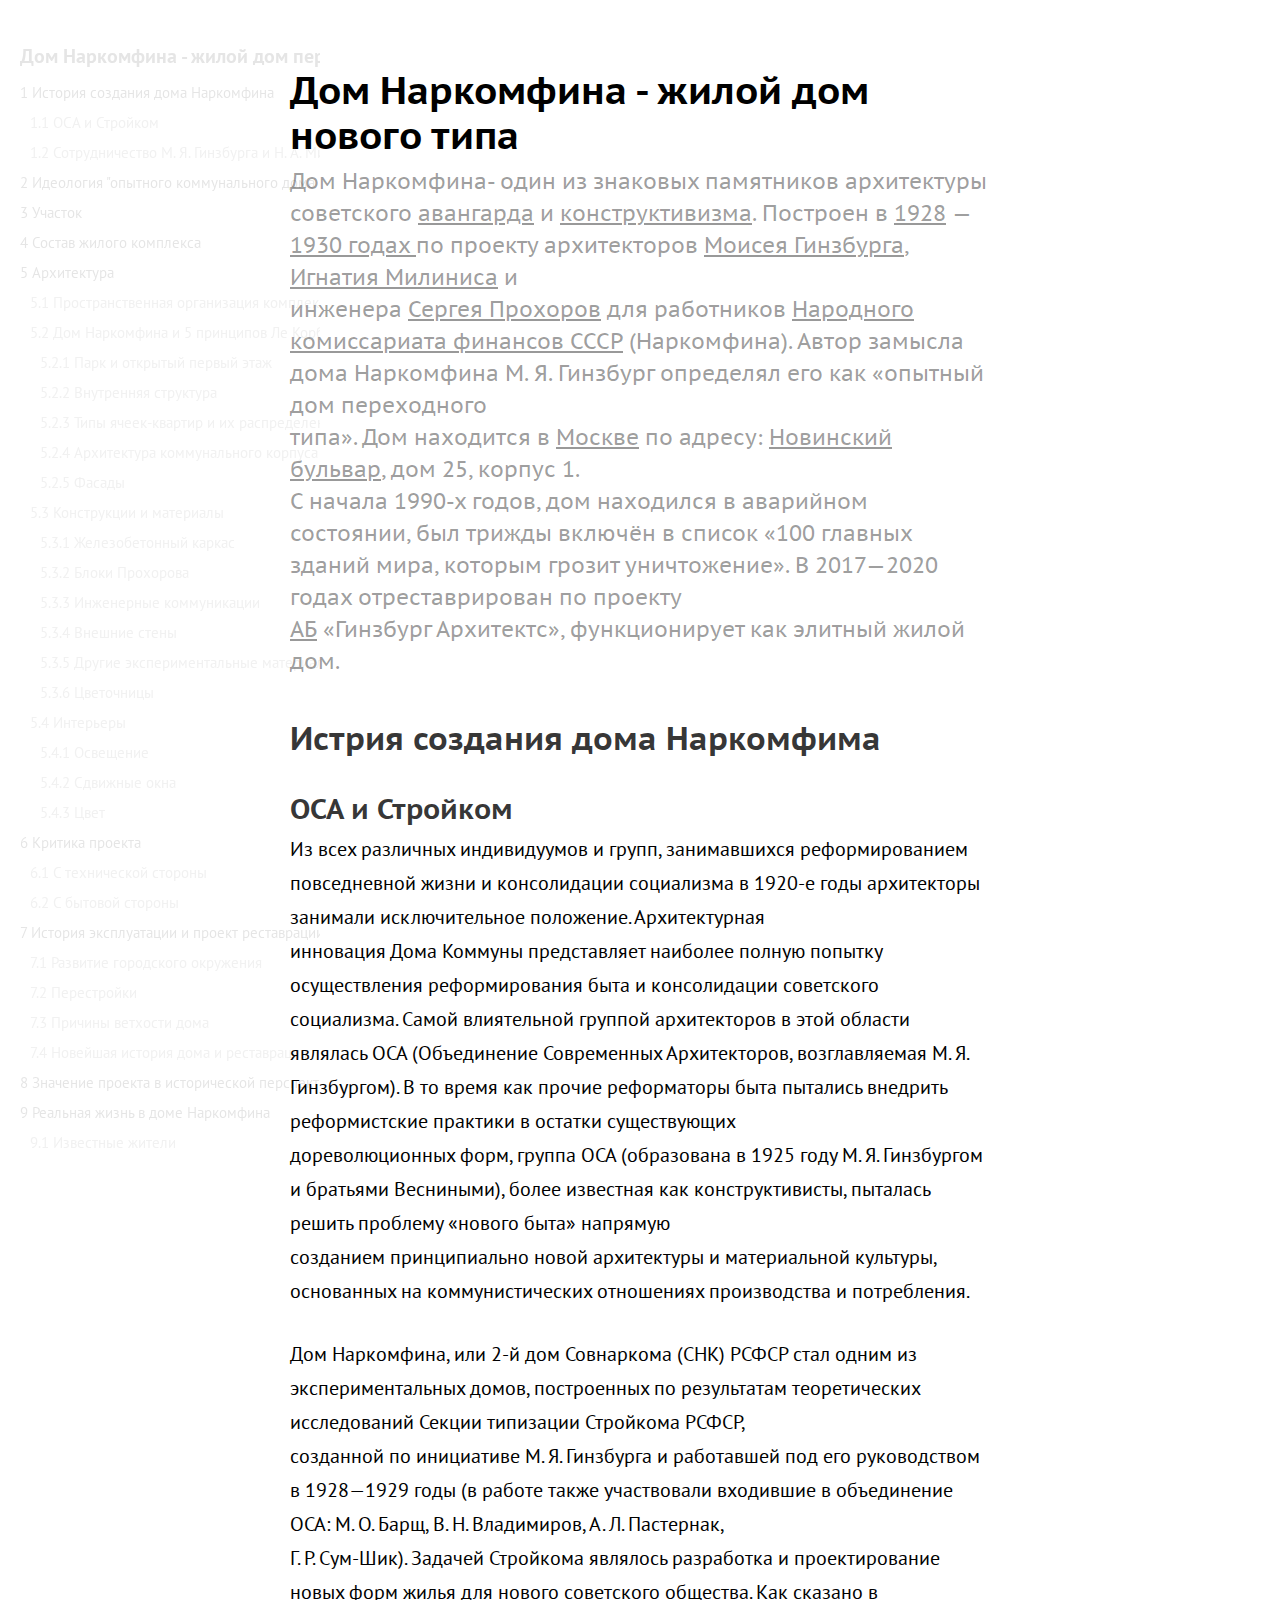
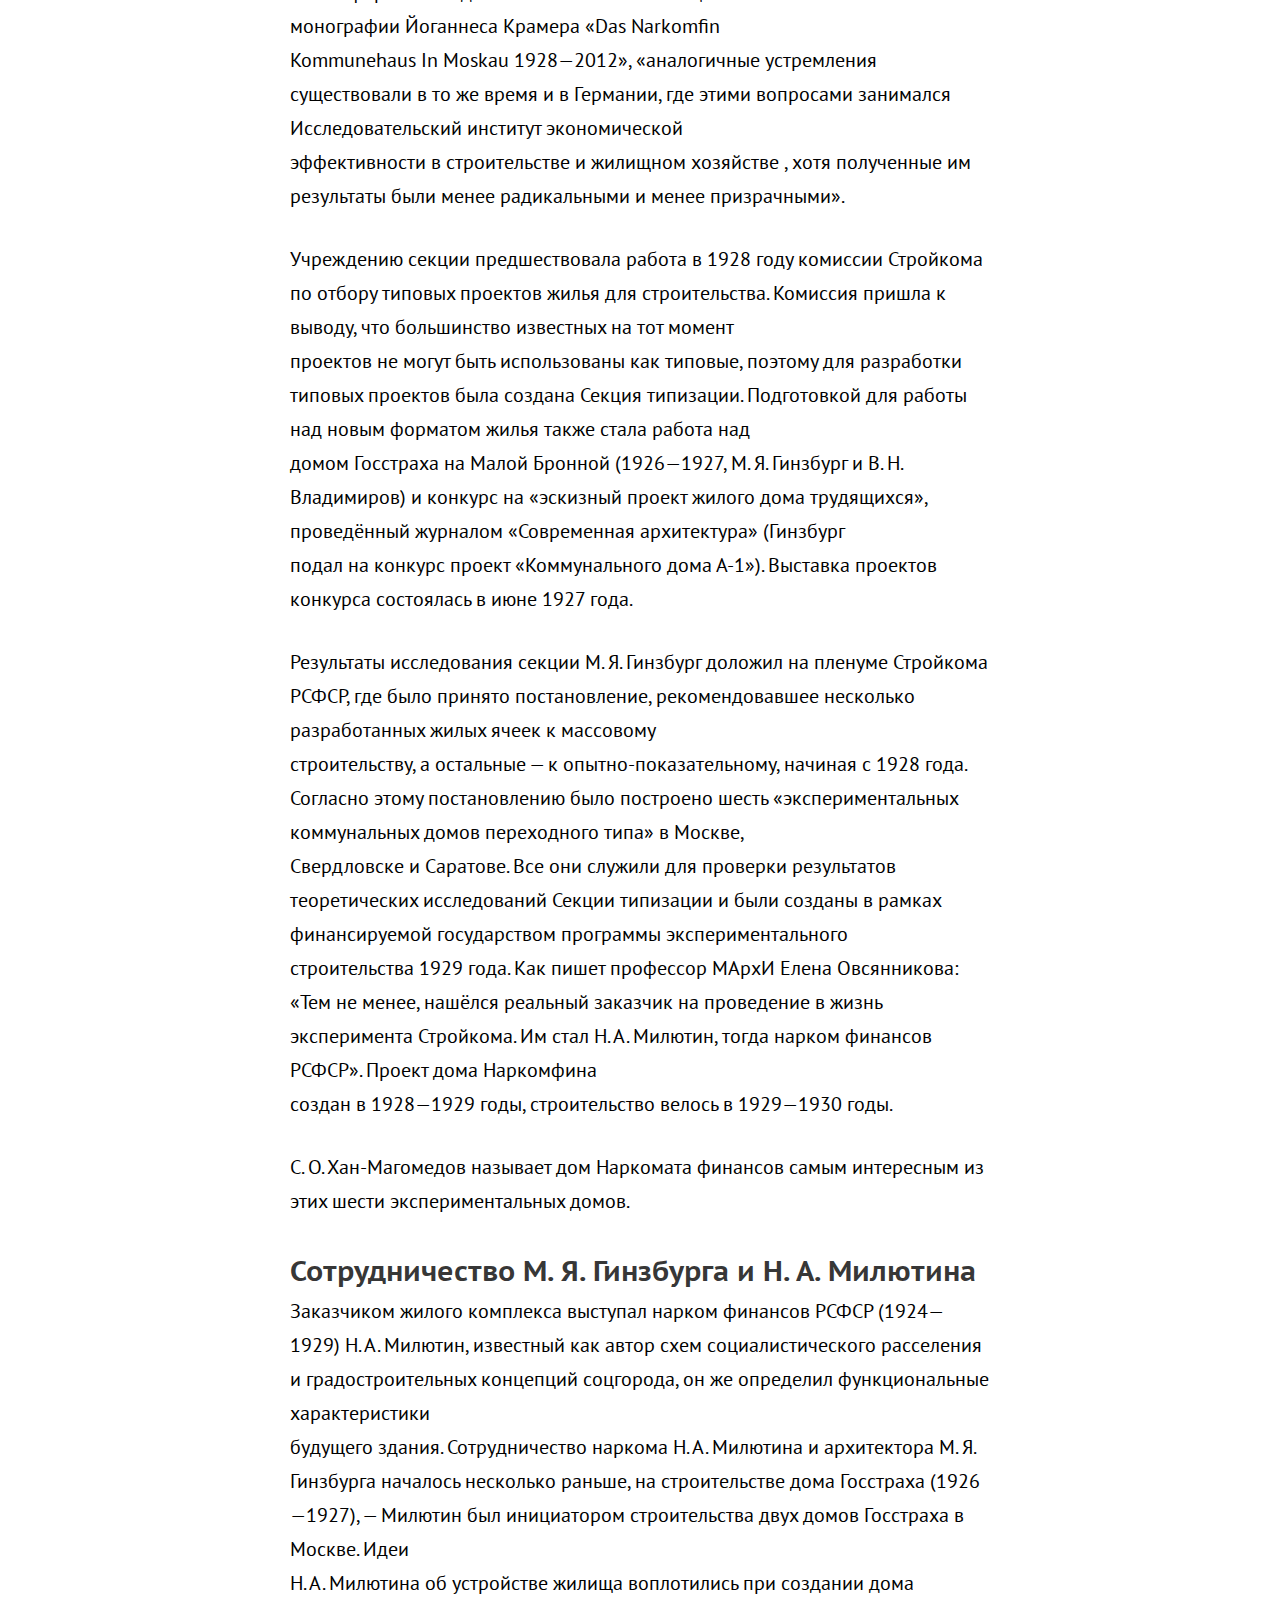
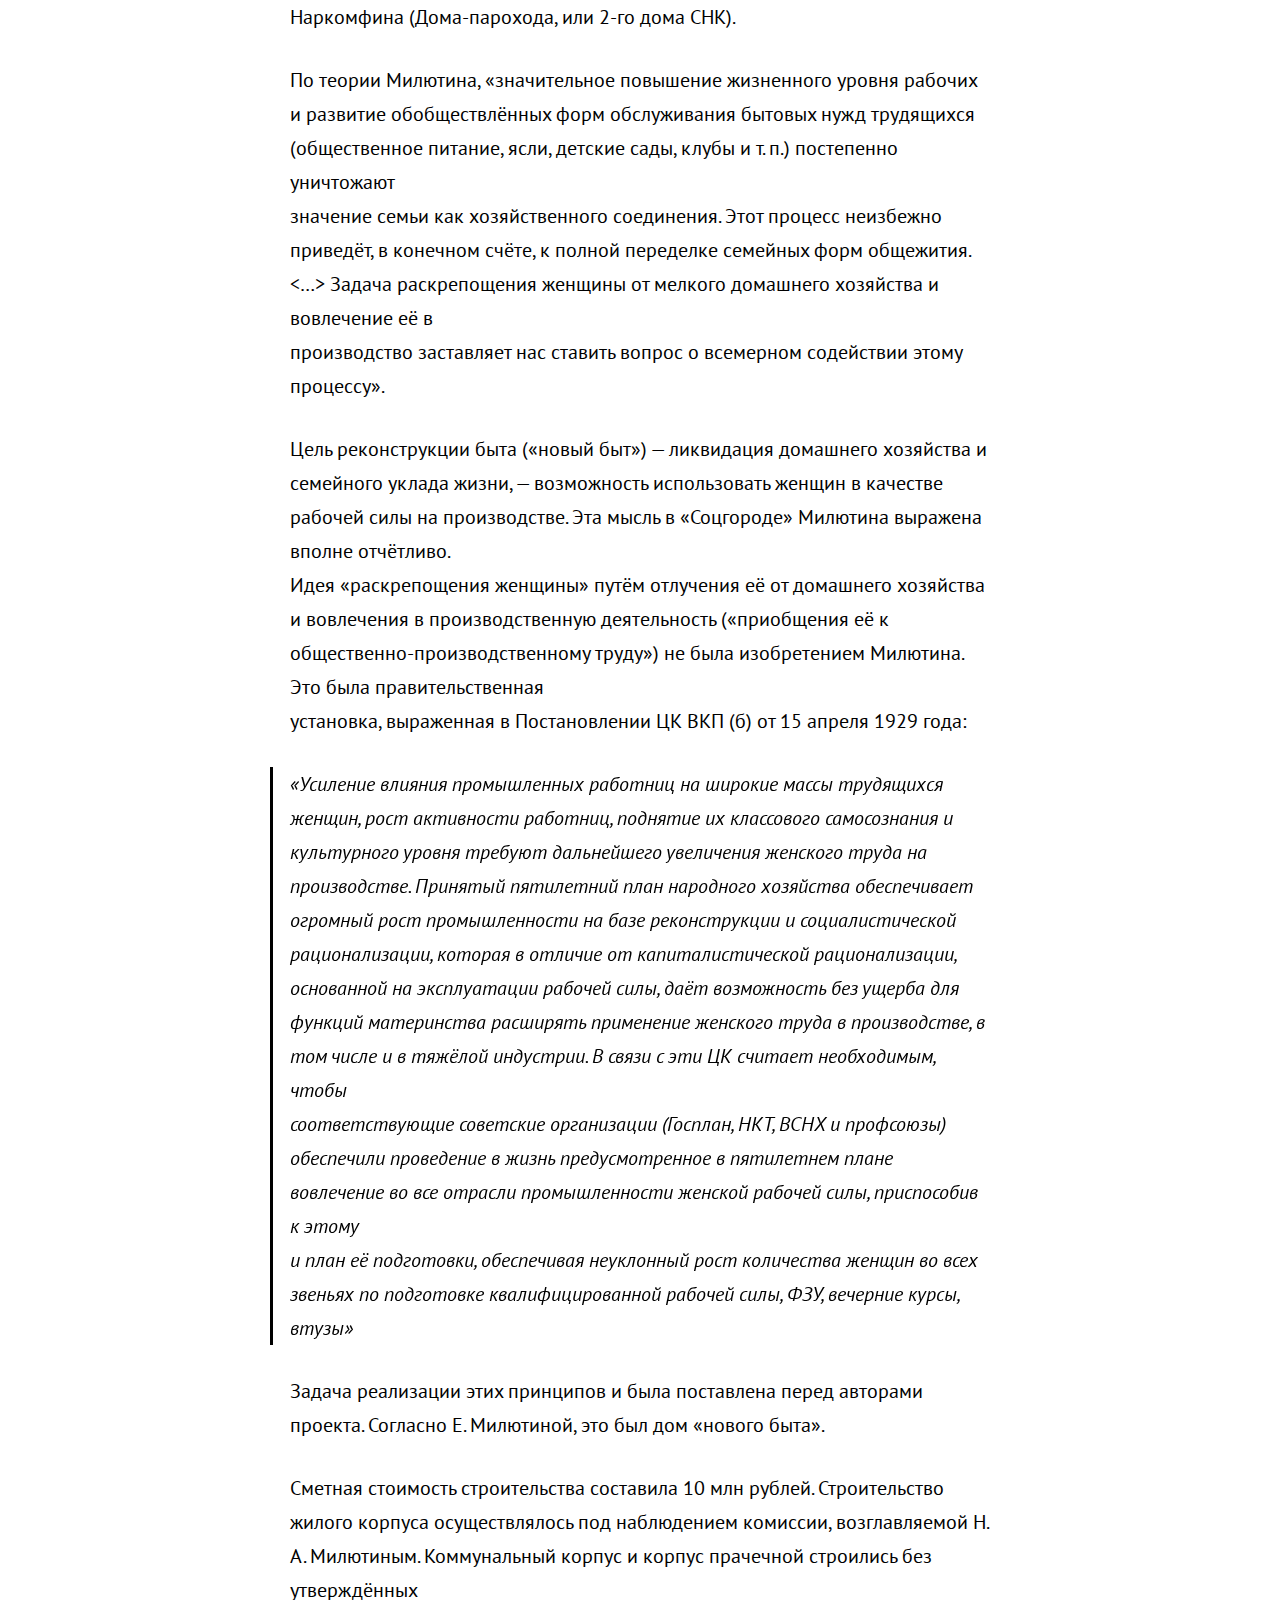
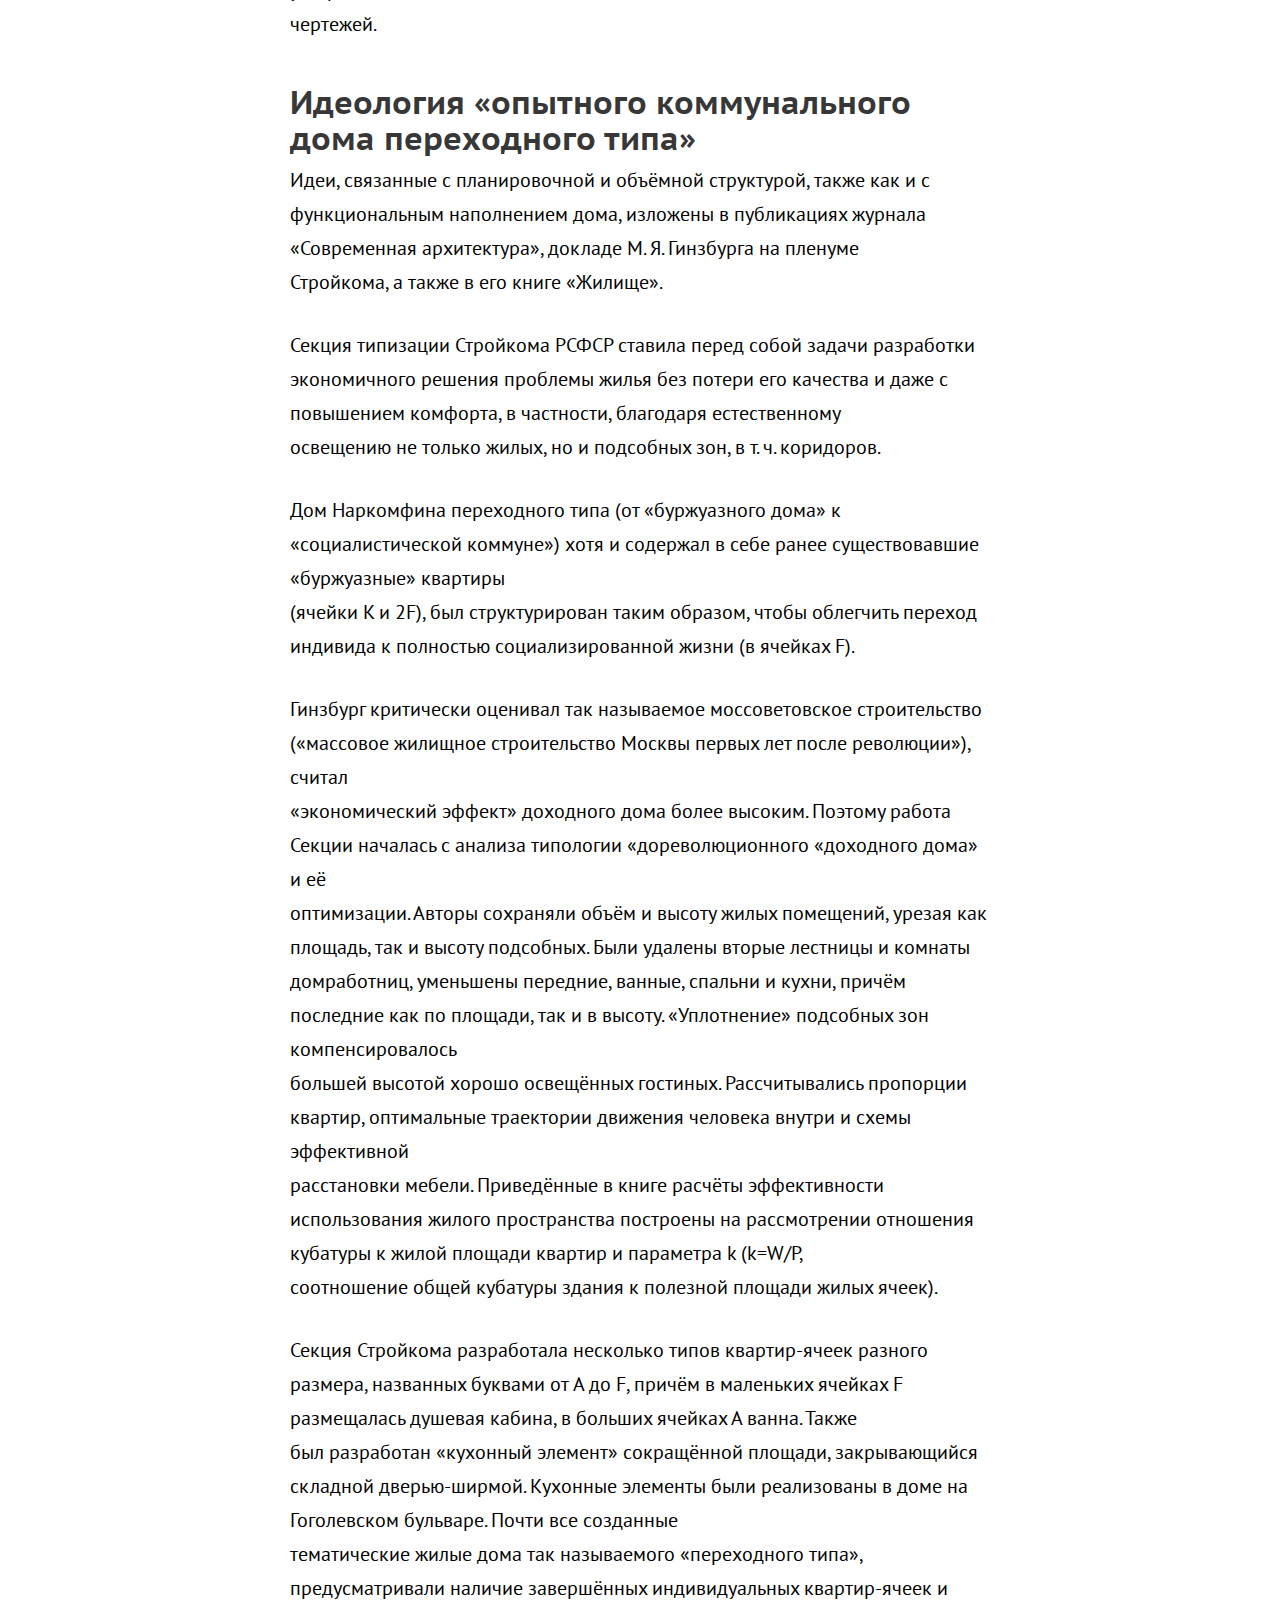
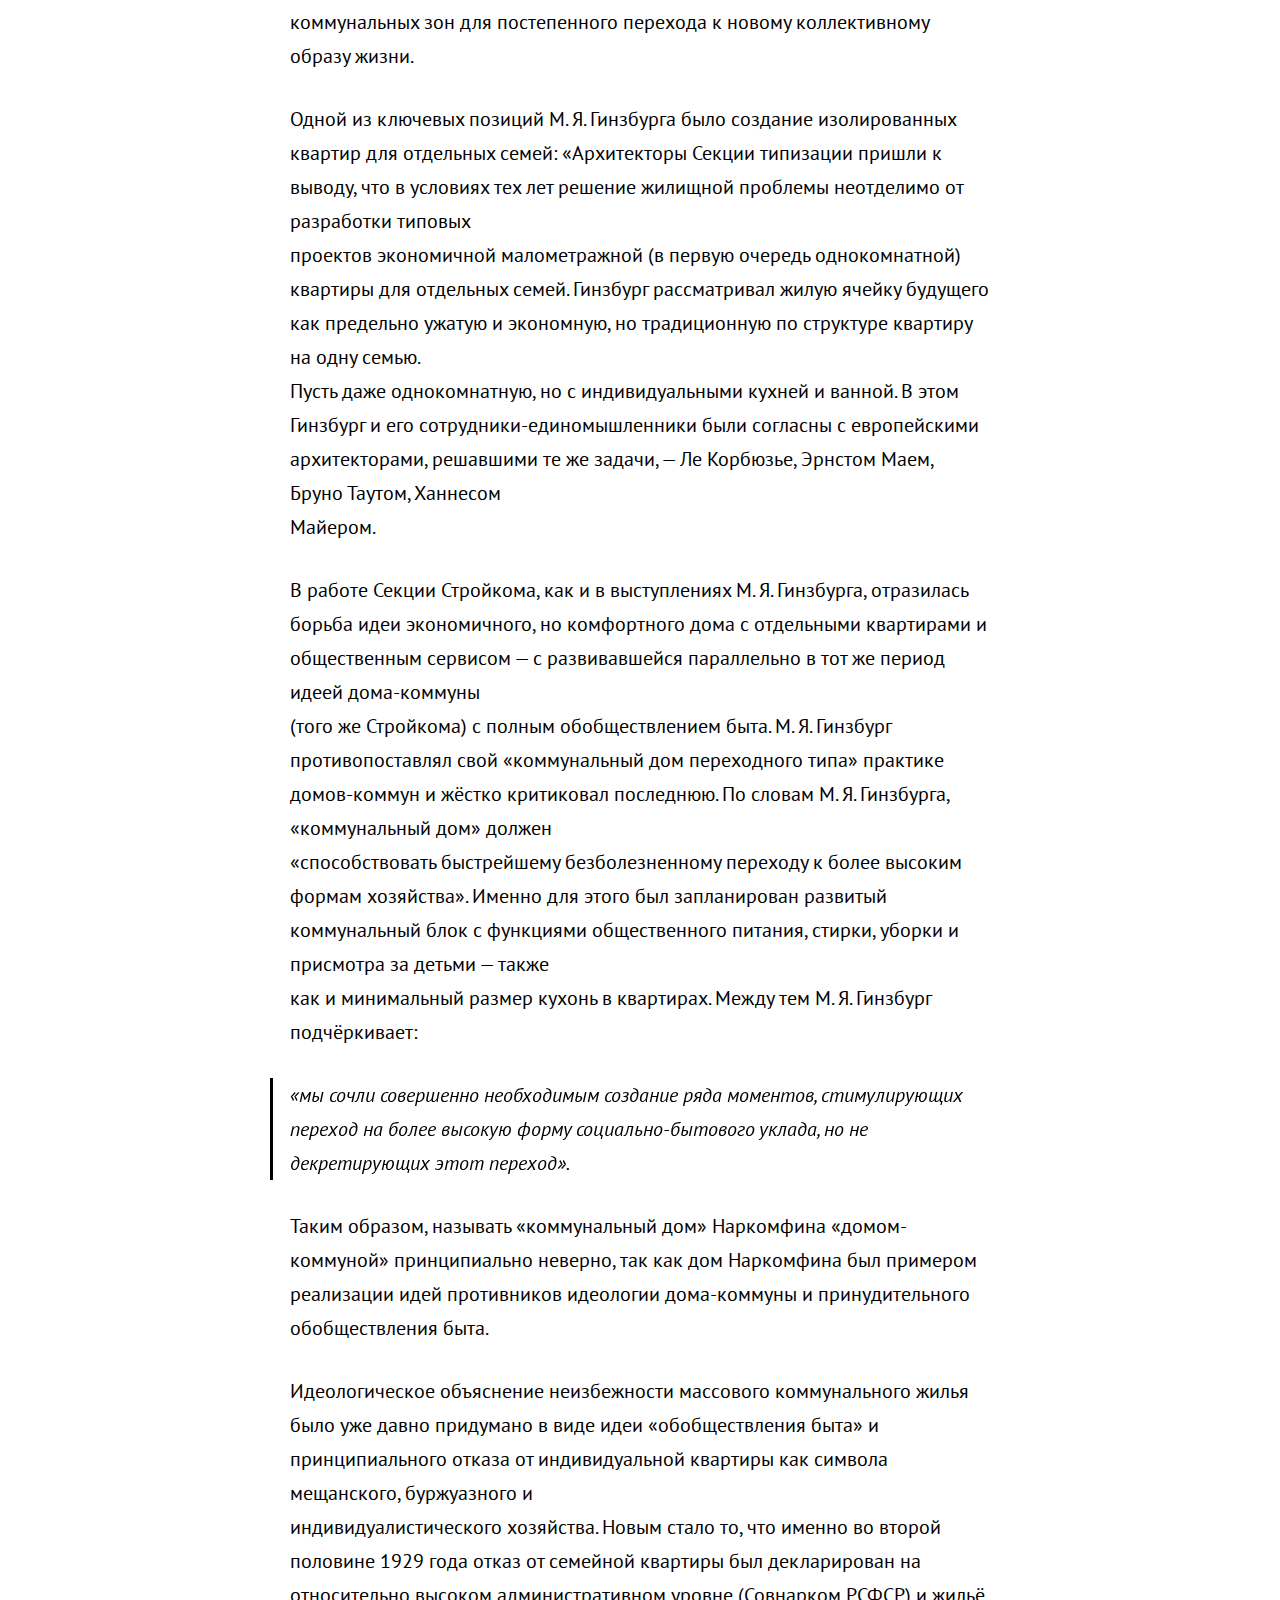
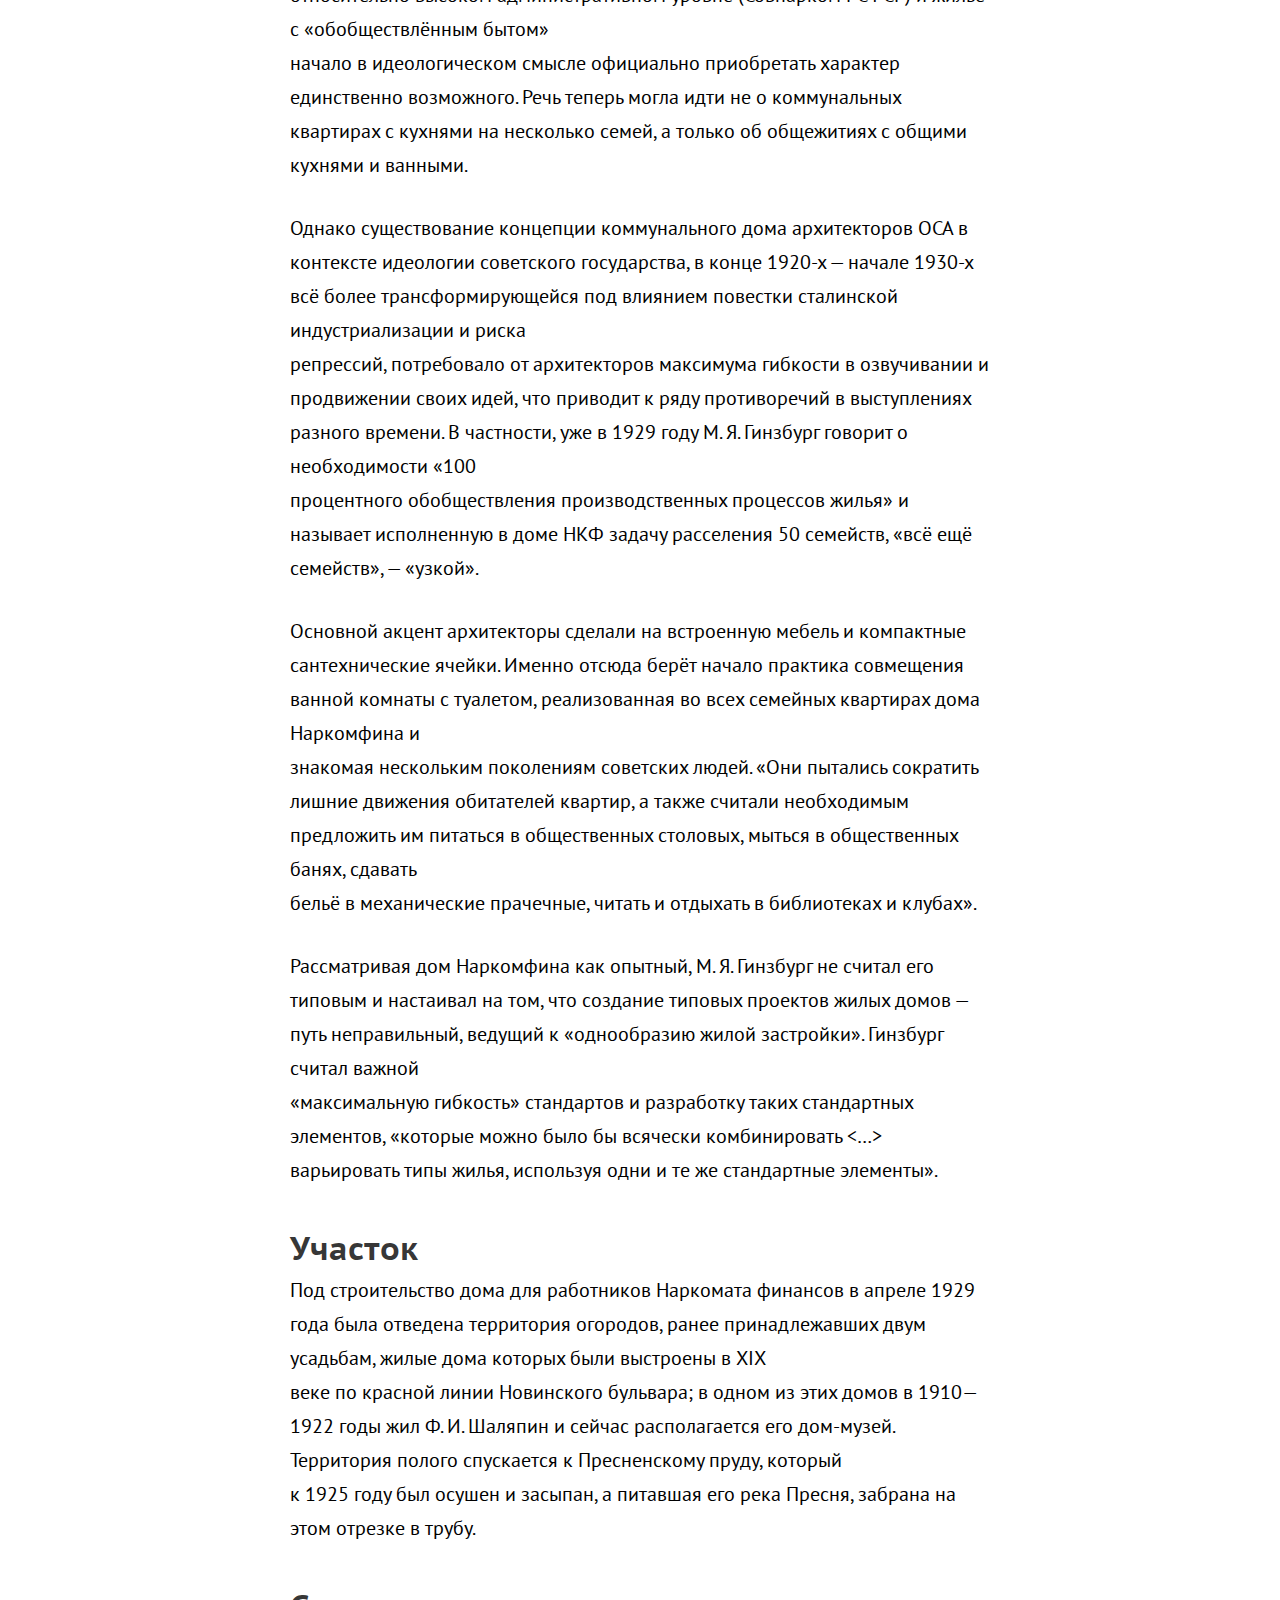
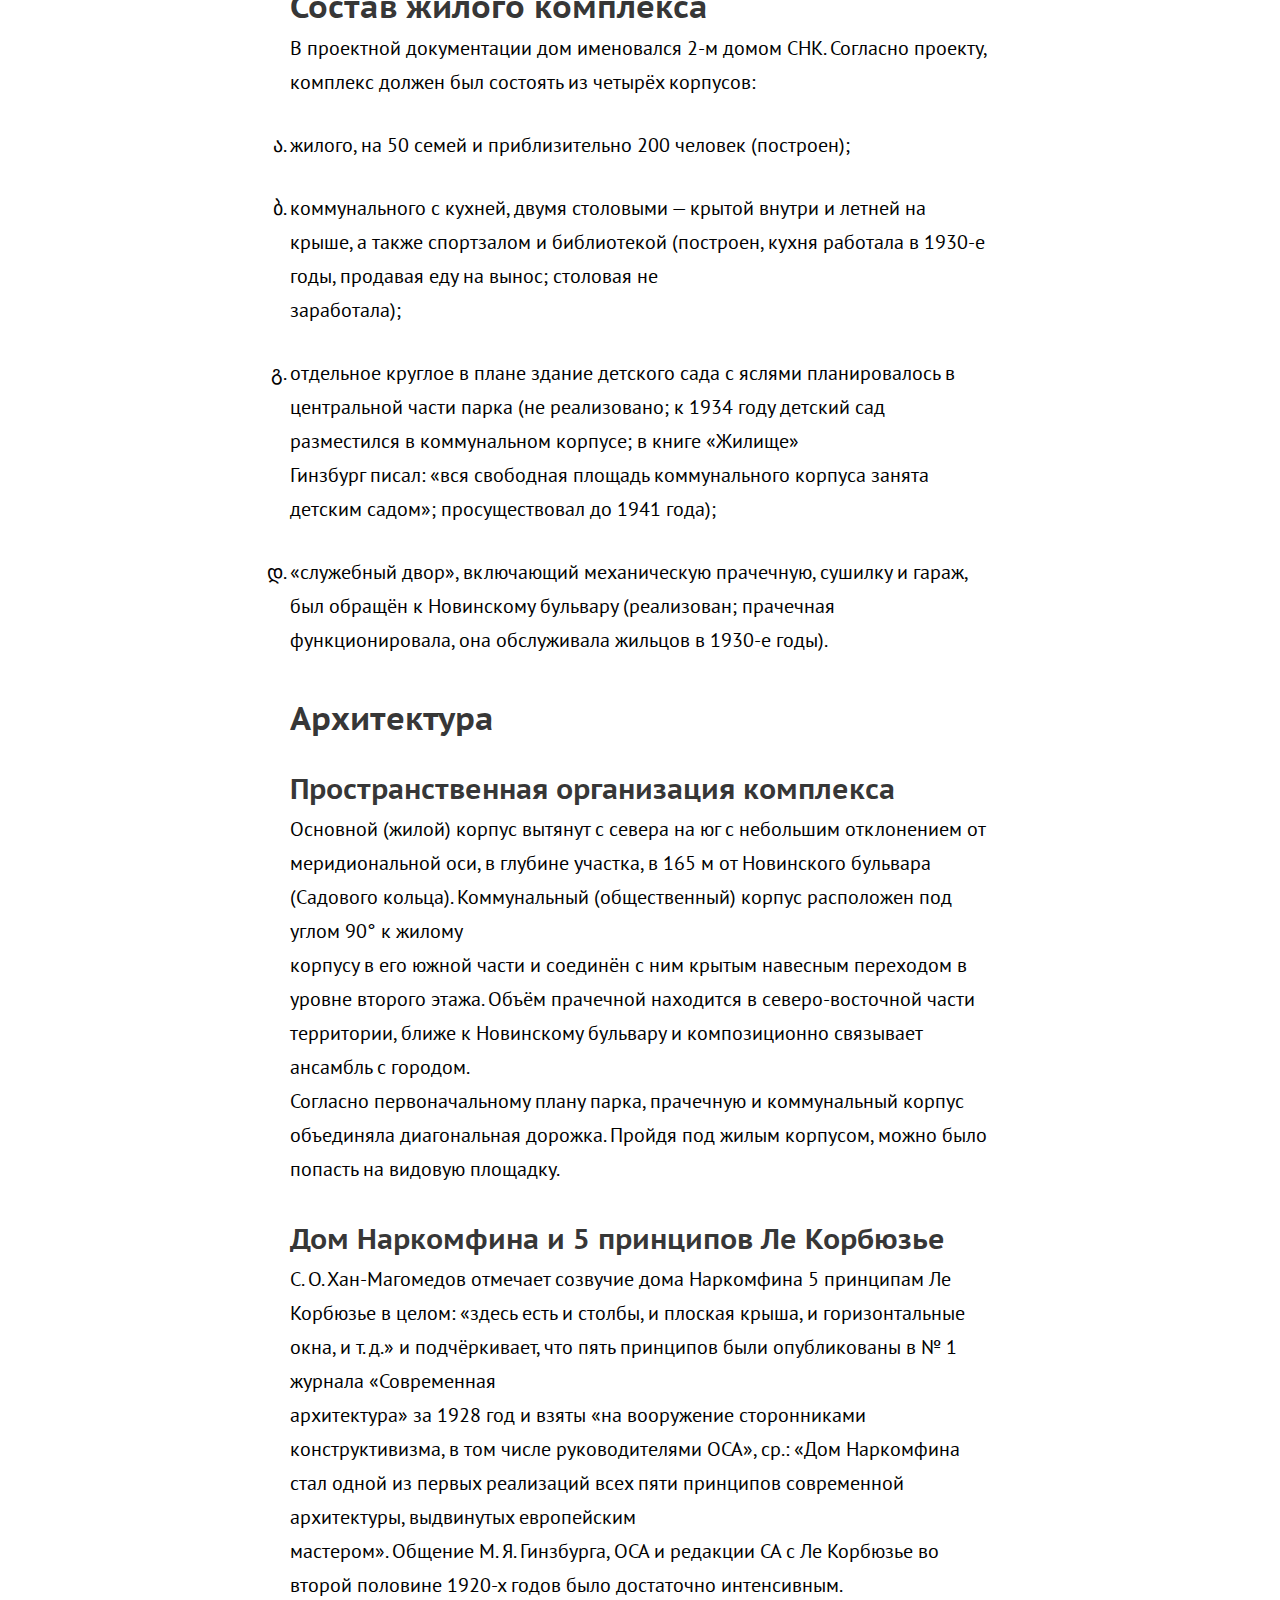
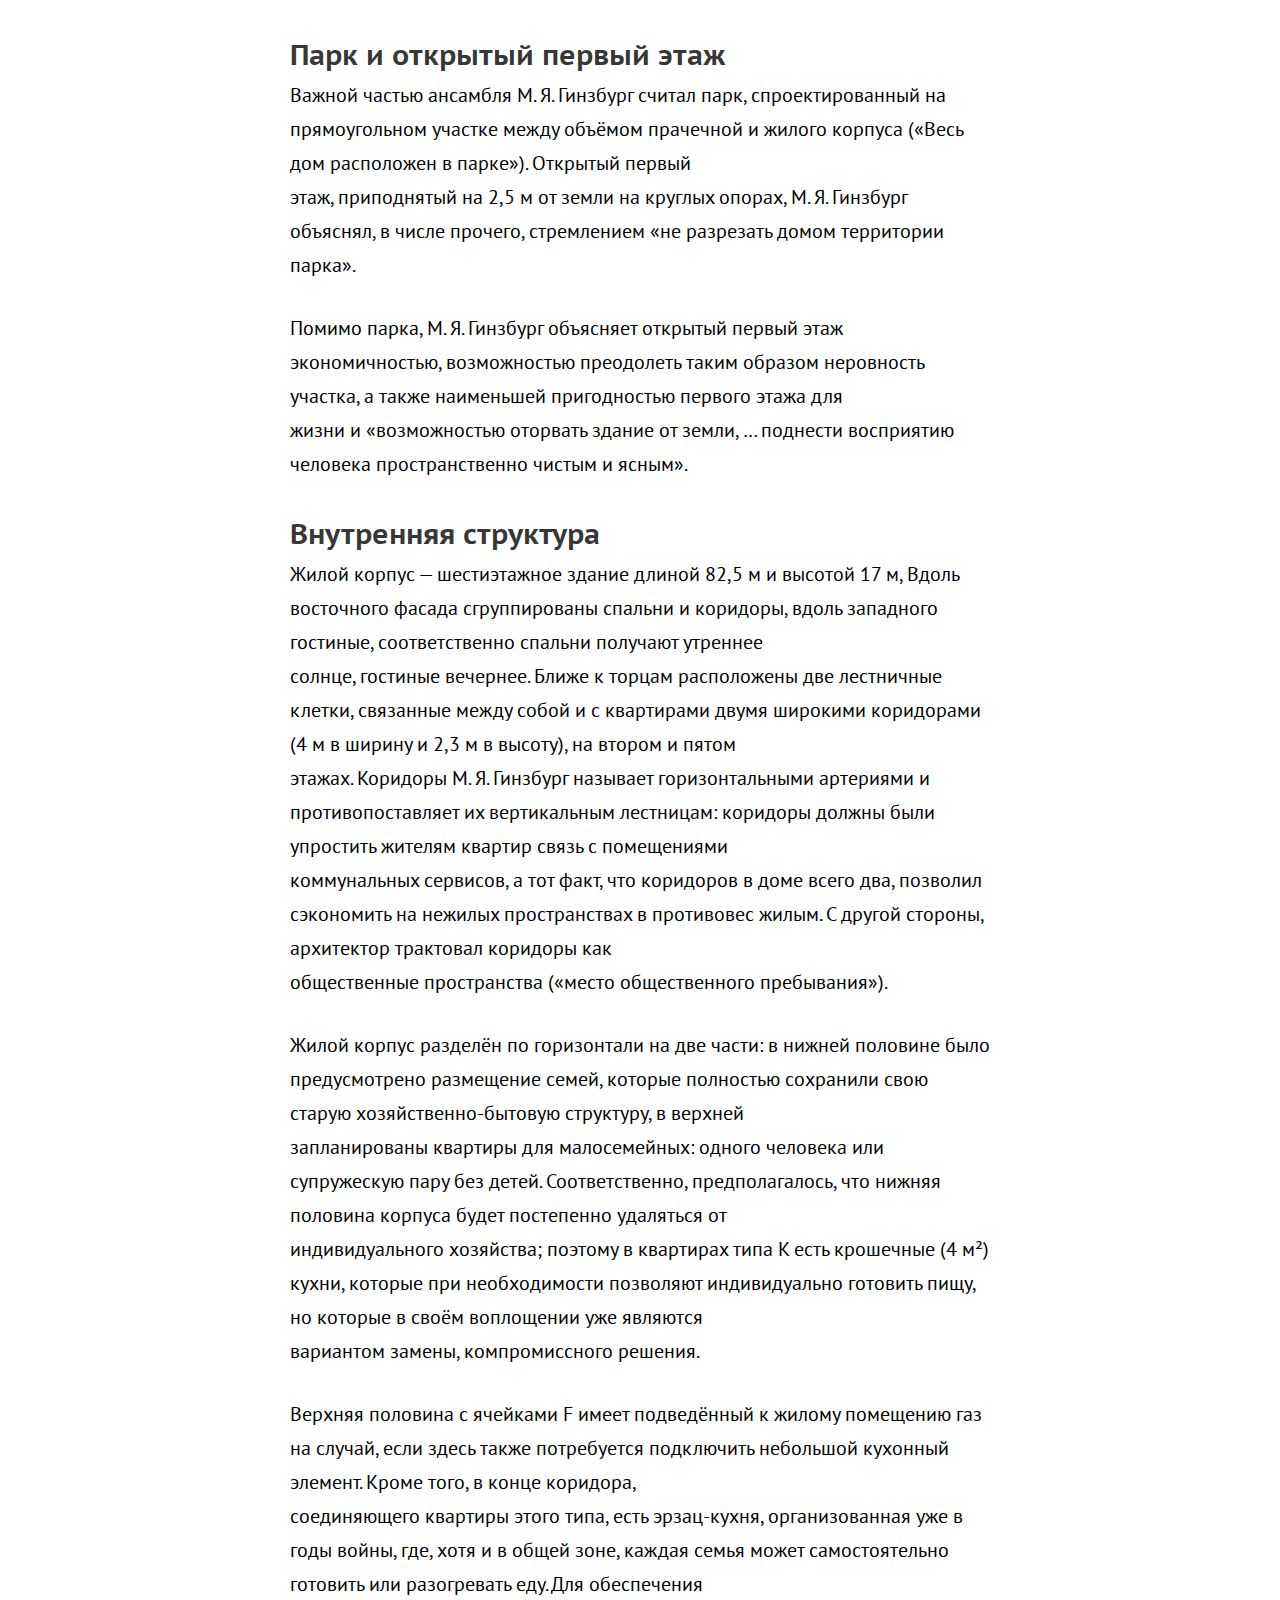
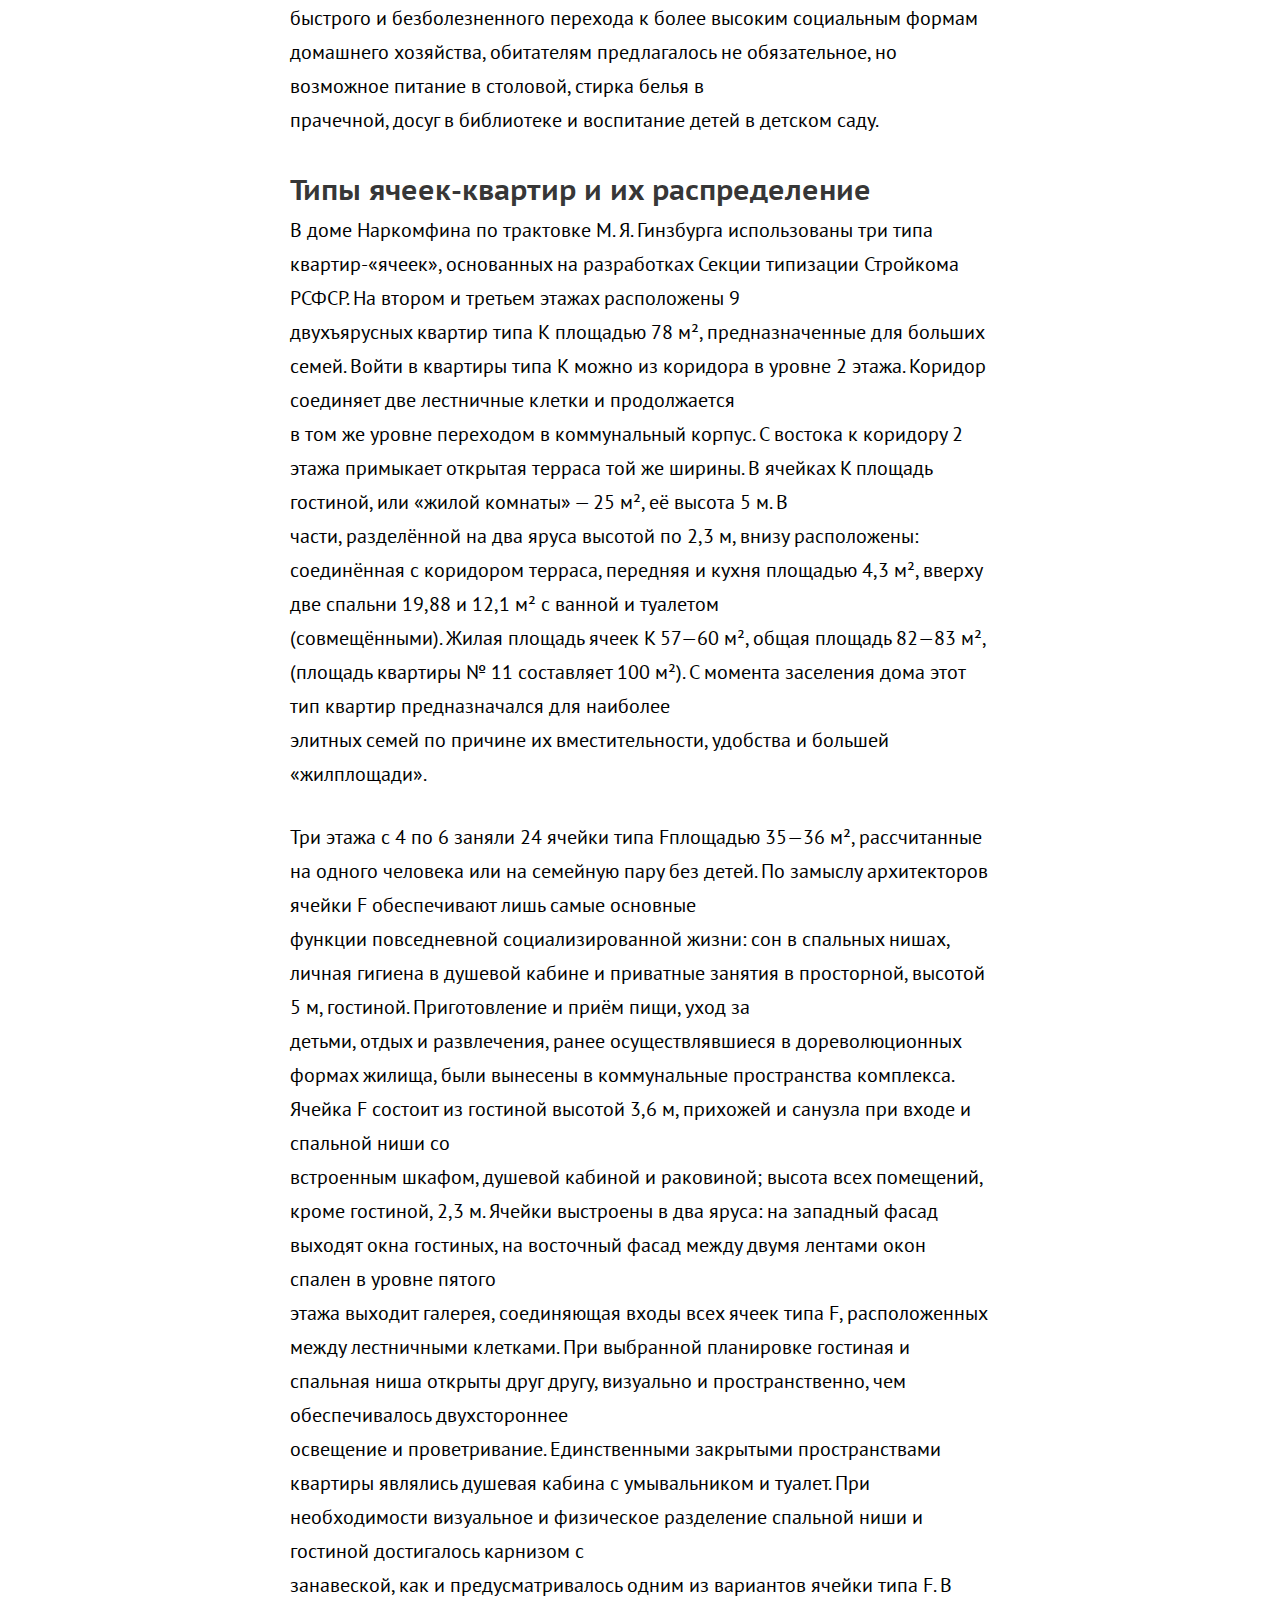
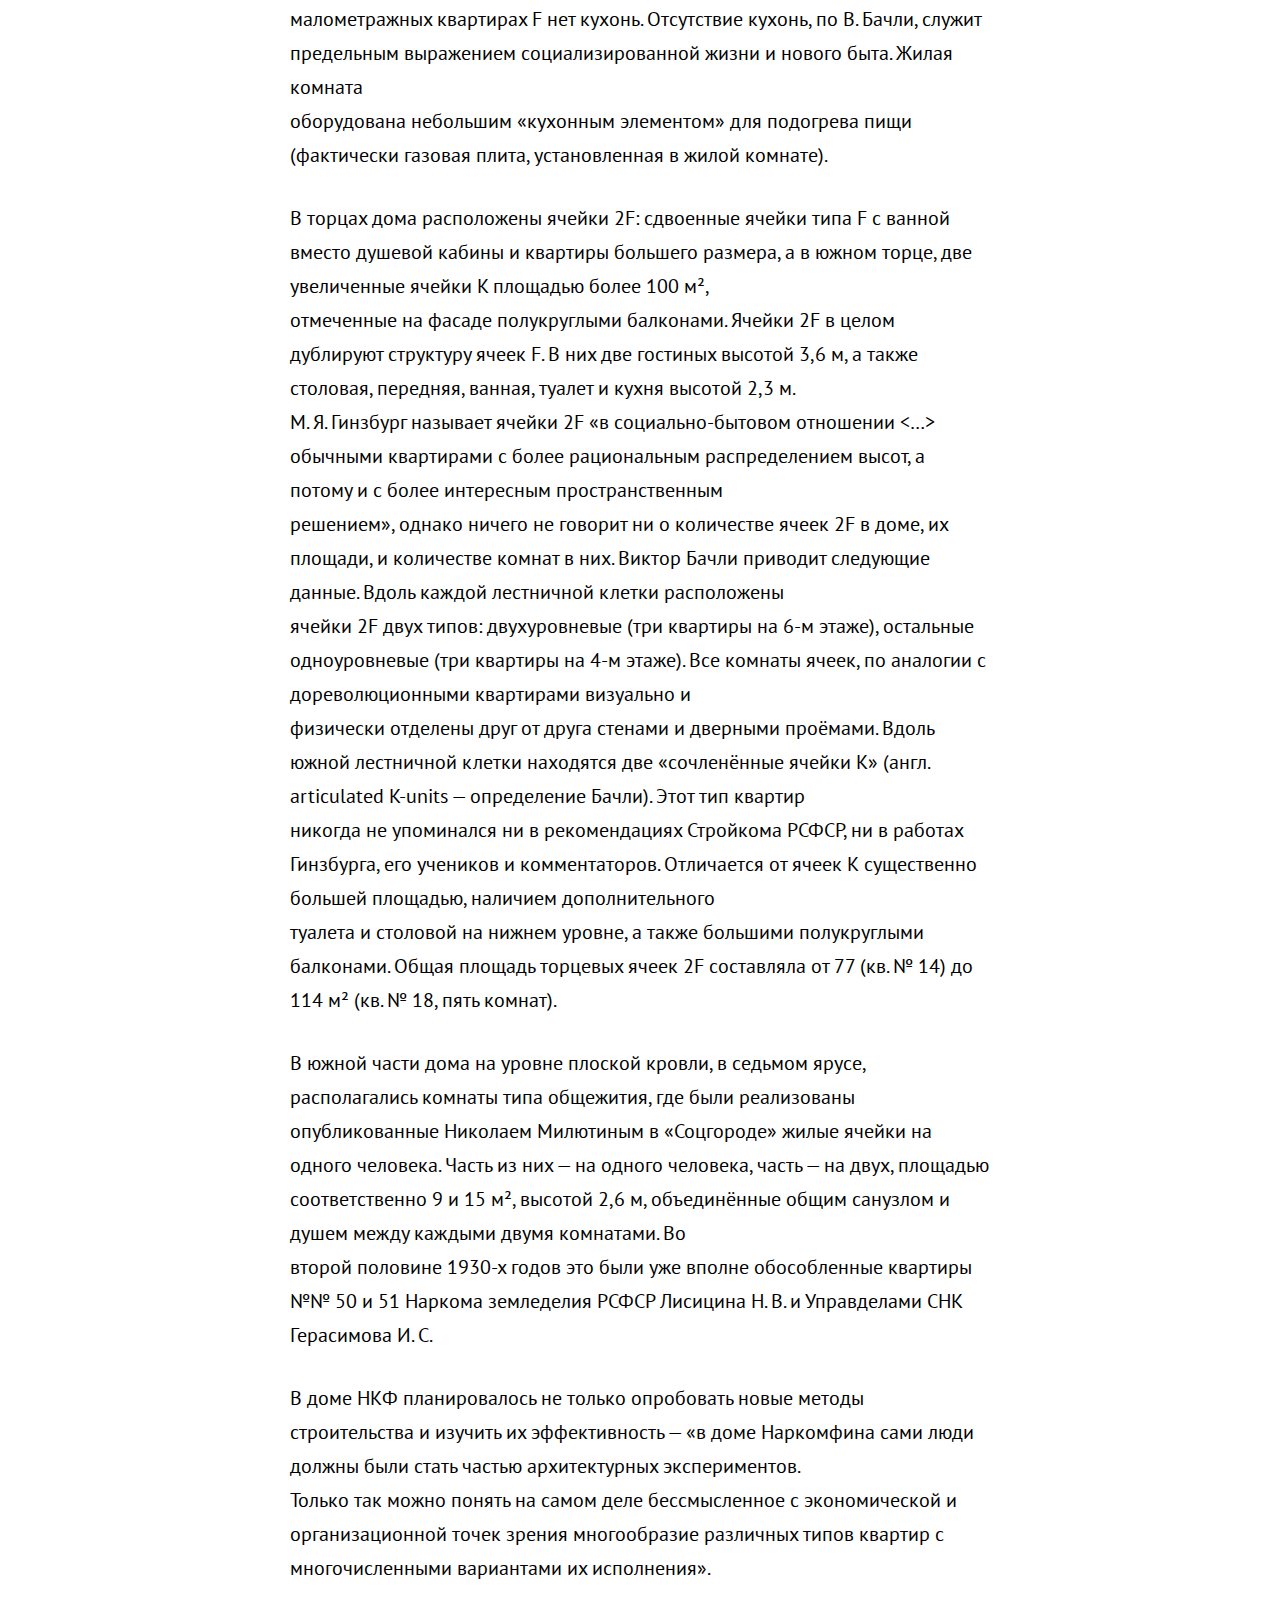
==== commit 3c7298af: "add menu" ====
--- a/index.html
+++ b/index.html
@@ -6,654 +6,651 @@
     <link rel="stylesheet" href="stylesheets/style.css">
   </head>
   <body>
-        <h1>Дом Наркомфина - жилой дом
-          <br> нового типа
-        </h1>
-        <p> <strong>Дом Наркомфина</strong>- один из знаковых памятников архитектуры советского
-          <a href="https://ru.wikipedia.org/wiki/%D0%90%D0%B2%D0%B0%D0%BD%D0%B3%D0%B0%D1%80%D0%B4_(%D0%B8%D1%81%D0%BA%D1%83%D1%81%D1%81%D1%82%D0%B2%D0%BE)">авангарда</a> и <a href="https://ru.wikipedia.org/wiki/%D0%9A%D0%BE%D0%BD%D1%81%D1%82%D1%80%D1%83%D0%BA%D1%82%D0%B8%D0%B2%D0%B8%D0%B7%D0%BC_(%D0%B8%D1%81%D0%BA%D1%83%D1%81%D1%81%D1%82%D0%B2%D0%BE)">конструктивизма</a>. Построен в <a href="https://ru.wikipedia.org/wiki/1928_%D0%B3%D0%BE%D0%B4">1928</a> — <a href="https://ru.wikipedia.org/wiki/1930_%D0%B3%D0%BE%D0%B4">1930 годах </a> по проекту архитекторов <a href="https://ru.wikipedia.org/wiki/%D0%93%D0%B8%D0%BD%D0%B7%D0%B1%D1%83%D1%80%D0%B3,_%D0%9C%D0%BE%D0%B8%D1%81%D0%B5%D0%B9_%D0%AF%D0%BA%D0%BE%D0%B2%D0%BB%D0%B5%D0%B2%D0%B8%D1%87">Моисея Гинзбурга</a>, <a href="https://ru.wikipedia.org/wiki/%D0%9C%D0%B8%D0%BB%D0%B8%D0%BD%D0%B8%D1%81,_%D0%98%D0%B3%D0%BD%D0%B0%D1%82%D0%B8%D0%B9_%D0%A4%D1%80%D0%B0%D0%BD%D1%86%D0%B5%D0%B2%D0%B8%D1%87">Игнатия Милиниса</a> и
-          <br>инженера <a href="https://ru.wikipedia.org/wiki/%D0%9F%D1%80%D0%BE%D1%85%D0%BE%D1%80%D0%BE%D0%B2,_%D0%A1%D0%B5%D1%80%D0%B3%D0%B5%D0%B9_%D0%9B%D1%8C%D0%B2%D0%BE%D0%B2%D0%B8%D1%87">Сергея Прохоров</a> для работников <a href="https://ru.wikipedia.org/wiki/%D0%9D%D0%B0%D1%80%D0%BE%D0%B4%D0%BD%D1%8B%D0%B9_%D0%BA%D0%BE%D0%BC%D0%B8%D1%81%D1%81%D0%B0%D1%80%D0%B8%D0%B0%D1%82_%D1%84%D0%B8%D0%BD%D0%B0%D0%BD%D1%81%D0%BE%D0%B2_%D0%A1%D0%A1%D0%A1%D0%A0">Народного комиссариата финансов СССР</a>  (Наркомфина). Автор замысла дома Наркомфина М. Я. Гинзбург определял его как «опытный дом переходного
-          <br>типа». Дом находится в <a href="https://ru.wikipedia.org/wiki/%D0%9C%D0%BE%D1%81%D0%BA%D0%B2%D0%B0">Москве</a> по адресу: <a href="https://ru.wikipedia.org/wiki/%D0%9D%D0%BE%D0%B2%D0%B8%D0%BD%D1%81%D0%BA%D0%B8%D0%B9_%D0%B1%D1%83%D0%BB%D1%8C%D0%B2%D0%B0%D1%80">Новинский бульвар</a>, дом 25, корпус 1.
-          <br>С начала 1990-х годов, дом находился в аварийном состоянии, был трижды включён в список «100 главных зданий мира, которым грозит уничтожение». В 2017—2020 годах отреставрирован по проекту
-          <br> <a href="https://ru.wikipedia.org/wiki/%D0%90%D1%80%D1%85%D0%B8%D1%82%D0%B5%D0%BA%D1%82%D1%83%D1%80%D0%BD%D0%BE%D0%B5_%D0%B1%D1%8E%D1%80%D0%BE">АБ</a> «Гинзбург Архитектс», функционирует как элитный жилой дом.
-        </p>
-        <h3>Содержание</h3>
-              <ul>
-                <li>1	История создания дома Наркомфина</li>
-                    <ul>
-                      <li>1.1	ОСА и Стройком</li>
-                      <li>1.2	Сотрудничество М. Я. Гинзбурга и Н. А. Милютина</li>
-                    </ul>
-                <li>2	Идеология «опытного коммунального дома переходного типа»</li>
-                <li>3	Участок</li>
-                <li>4	Состав жилого комплекса</li>
-                <li>5	Архитектура</li>
-                    <ul>
-                      <li>5.1	Пространственная организация комплекса</li>
-                      <li>5.2	Дом Наркомфина и 5 принципов Ле Корбюзье</li>
-                          <ul>
-                                <li>5.2.1	Парк и открытый первый этаж</li>
-                                <li>5.2.2	Внутренняя структура</li>
-                                <li>5.2.3	Типы ячеек-квартир и их распределение</li>
-                                <li>5.2.4	Архитектура коммунального корпуса</li>
-                                <li>5.2.5	Фасады</li>
-                          </ul>
-                      <li>5.3	Конструкции и материалы</li>
-                          <ul>
-                                <li>5.3.1	Железобетонный каркас</li>
-                                <li>5.3.2	Блоки Прохорова</li>
-                                <li>5.3.3	Инженерные коммуникации</li>
-                                <li>5.3.4	Внешние стены</li>
-                                <li>5.3.5	Другие экспериментальные материалы</li>
-                                <li>5.3.6	Цветочницы</li>
-                          </ul>
-                      <li>5.4	Интерьеры</li>
-                          <ul>
-                                <li>5.4.1	Освещение</li>
-                                <li>5.4.2	Сдвижные окна</li>
-                                <li>5.4.3	Цвет</li>
-                          </ul>
-                    </ul>
-                <li>6	Критика проекта</li>
-                    <ul>
-                      <li>6.1	С технической стороны</li>
-                      <li>6.2	С бытовой стороны</li>
-                    </ul>
-                <li>7	История эксплуатации и проект реставрации</li>
-                    <ul>
-                      <li>7.1	Развитие городского окружения</li>
-                      <li>7.2	Перестройки</li>
-                      <li>7.3	Причины ветхости дома</li>
-                      <li>7.4	Новейшая история дома и реставрация</li>
-                    </ul>
-                <li>8	Значение проекта в исторической перспективе</li>
-                <li>9	Реальная жизнь в доме Наркомфина</li>
-                    <ul>
-                      <li>9.1	Известные жители</li>
-                    </ul>
-                <li>10	См. также</li>
-                <li>11	Примечания</li>
-                    <ul>
-                      <li>11.1	Сноски</li>
-                      <li>11.2	Источники</li>
-                    </ul>
-                <li>12	Литература</li>
-                <li>13	Ссылки</li>
-              </ul>
-        <h2>Истрия создания дома Наркомфима</h2>
-        <h3><strong>ОСА и Стройком</strong></h3>
-        <p>Из всех различных индивидуумов и групп, занимавшихся реформированием повседневной жизни и консолидации социализма в 1920-е годы архитекторы занимали исключительное положение. Архитектурная
-            <br> инновация Дома Коммуны представляет наиболее полную попытку осуществления реформирования быта и консолидации советского социализма. Самой влиятельной группой архитекторов в этой области
-            <br> являлась ОСА (Объединение Современных Архитекторов, возглавляемая М. Я. Гинзбургом). В то время как прочие реформаторы быта пытались внедрить реформистские практики в остатки существующих
-            <br>дореволюционных форм, группа ОСА (образована в 1925 году М. Я. Гинзбургом и братьями Весниными), более известная как конструктивисты, пыталась решить проблему «нового быта» напрямую
-            <br> созданием принципиально новой архитектуры и материальной культуры, основанных на коммунистических отношениях производства и потребления.
-        </p>
-        <p>Дом Наркомфина, или 2-й дом Совнаркома (СНК) РСФСР стал одним из экспериментальных домов, построенных по результатам теоретических исследований Секции типизации Стройкома РСФСР,
-            <br>созданной по инициативе М. Я. Гинзбурга и работавшей под его руководством в 1928—1929 годы (в работе также участвовали входившие в объединение ОСА: М. О. Барщ, В. Н. Владимиров, А. Л. Пастернак,
-            <br> Г. Р. Сум-Шик). Задачей Стройкома являлось разработка и проектирование новых форм жилья для нового советского общества. Как сказано в монографии Йоганнеса Крамера «Das Narkomfin
-            <br> Kommunehaus In Moskau 1928—2012», <em>«аналогичные устремления существовали в то же время и в Германии, где этими вопросами занимался Исследовательский институт экономической
-            <br> эффективности в строительстве и жилищном хозяйстве , хотя полученные им результаты были менее радикальными и менее призрачными».</em>
-        </p>
-        <p>Учреждению секции предшествовала работа в 1928 году комиссии Стройкома по отбору типовых проектов жилья для строительства. Комиссия пришла к выводу, что большинство известных на тот момент
-            <br> проектов не могут быть использованы как типовые, поэтому для разработки типовых проектов была создана Секция типизации. Подготовкой для работы над новым форматом жилья также стала работа над
-            <br>домом Госстраха на Малой Бронной (1926—1927, М. Я. Гинзбург и В. Н. Владимиров) и конкурс на «эскизный проект жилого дома трудящихся», проведённый журналом «Современная архитектура» (Гинзбург
-            <br> подал на конкурс проект «Коммунального дома А-1»). Выставка проектов конкурса состоялась в июне 1927 года.
-        </p>
-        <p>Результаты исследования секции М. Я. Гинзбург доложил на пленуме Стройкома РСФСР, где было принято постановление, рекомендовавшее несколько разработанных жилых ячеек к массовому
-            <br> строительству, а остальные — к опытно-показательному, начиная с 1928 года. Согласно этому постановлению было построено шесть «экспериментальных коммунальных домов переходного типа» в Москве,
-            <br> Свердловске и Саратове. Все они служили для проверки результатов теоретических исследований Секции типизации и были созданы в рамках финансируемой государством программы экспериментального
-            <br> строительства 1929 года. Как пишет профессор МАрхИ Елена Овсянникова: «Тем не менее, нашёлся реальный заказчик на проведение в жизнь эксперимента Стройкома. Им стал Н. А. Милютин, тогда нарком финансов РСФСР». Проект дома Наркомфина
-            <br>создан в 1928—1929 годы, строительство велось в 1929—1930 годы.
-        </p>
-        <p>С. О. Хан-Магомедов называет дом Наркомата финансов самым интересным из этих шести экспериментальных домов.</p>
-        <h3>Сотрудничество М. Я. Гинзбурга и Н. А. Милютина</h3>
-        <p>Заказчиком жилого комплекса выступал нарком финансов РСФСР (1924—1929) Н. А. Милютин, известный как автор схем социалистического расселения и градостроительных концепций соцгорода, он же определил функциональные характеристики
-            <br>будущего здания. Сотрудничество наркома Н. А. Милютина и архитектора М. Я. Гинзбурга началось несколько раньше, на строительстве дома Госстраха (1926—1927), — Милютин был инициатором строительства двух домов Госстраха в Москве. Идеи
-            <br> Н. А. Милютина об устройстве жилища воплотились при создании дома Наркомфина (Дома-парохода, или 2-го дома СНК).
-        </p>
-        <p>По теории Милютина, <em>«значительное повышение жизненного уровня рабочих и развитие обобществлённых форм обслуживания бытовых нужд трудящихся (общественное питание, ясли, детские сады, клубы и т. п.) постепенно уничтожают
-            <br> значение семьи как хозяйственного соединения. Этот процесс неизбежно приведёт, в конечном счёте, к полной переделке семейных форм общежития. <…> Задача раскрепощения женщины от мелкого домашнего хозяйства и вовлечение её в
-            <br> производство заставляет нас ставить вопрос о всемерном содействии этому процессу»</em>.
-        </p>
-        <p>Цель реконструкции быта <em>(«новый быт»)</em> — ликвидация домашнего хозяйства и семейного уклада жизни, — возможность использовать женщин в качестве рабочей силы на производстве. Эта мысль в «Соцгороде» Милютина выражена вполне отчётливо.
-            <br> Идея «раскрепощения женщины» путём отлучения её от домашнего хозяйства и вовлечения в производственную деятельность («приобщения её к общественно-производственному труду») не была изобретением Милютина. Это была правительственная
-            <br> установка, выраженная в Постановлении ЦК ВКП (б) от 15 апреля 1929 года:
-        </p>
-             <blockquote cite="http://">«Усиление влияния промышленных работниц на широкие массы трудящихся женщин, рост активности работниц, поднятие их классового самосознания и культурного уровня требуют дальнейшего увеличения женского труда на
-              <br>производстве. Принятый пятилетний план народного хозяйства обеспечивает огромный рост промышленности на базе реконструкции и социалистической рационализации, которая в отличие от капиталистической рационализации,
-              <br>основанной на эксплуатации рабочей силы, даёт возможность без ущерба для функций материнства расширять применение женского труда в производстве, в том числе и в тяжёлой индустрии. В связи с эти ЦК считает необходимым, чтобы
-              <br> соответствующие советские организации (Госплан, НКТ, ВСНХ и профсоюзы) обеспечили проведение в жизнь предусмотренное в пятилетнем плане вовлечение во все отрасли промышленности женской рабочей силы, приспособив к этому
-              <br> и план её подготовки, обеспечивая неуклонный рост количества женщин во всех звеньях по подготовке квалифицированной рабочей силы, ФЗУ, вечерние курсы, втузы»
-            </blockquote>
-        <p>Задача реализации этих принципов и была поставлена перед авторами проекта. Согласно Е. Милютиной, это был дом «нового быта».</p>
-        <p>Сметная стоимость строительства составила 10 млн рублей. Строительство жилого корпуса осуществлялось под наблюдением комиссии, возглавляемой Н. А. Милютиным. Коммунальный корпус и корпус прачечной строились без утверждённых
-            <br> чертежей.</p>
-       <h2>Идеология «опытного коммунального дома переходного типа»</h2>
-        <p>Идеи, связанные с планировочной и объёмной структурой, также как и с функциональным наполнением дома, изложены в публикациях журнала «Современная архитектура», докладе М. Я. Гинзбурга на пленуме
-            <br> Стройкома, а также в его книге «Жилище».
-        </p>
-        <p>Секция типизации Стройкома РСФСР ставила перед собой задачи разработки экономичного решения проблемы жилья без потери его качества и даже с повышением комфорта, в частности, благодаря естественному
-            <br>освещению не только жилых, но и подсобных зон, в т. ч. коридоров.
-        </p>
-        <p>Дом Наркомфина переходного типа (от «буржуазного дома» к «социалистической коммуне») хотя и содержал в себе ранее существовавшие «буржуазные» квартиры
-            <br>(ячейки K и 2F), был структурирован таким образом, чтобы облегчить переход индивида к полностью социализированной жизни (в ячейках F).
-        </p>
-        <p>Гинзбург критически оценивал так называемое моссоветовское строительство («массовое жилищное строительство Москвы первых лет после революции»), считал
-            <br>«экономический эффект» доходного дома более высоким. Поэтому работа Секции началась с анализа типологии «дореволюционного «доходного дома» и её
-            <br> оптимизации. Авторы сохраняли объём и высоту жилых помещений, урезая как площадь, так и высоту подсобных. Были удалены вторые лестницы и комнаты
-            <br>домработниц, уменьшены передние, ванные, спальни и кухни, причём последние как по площади, так и в высоту. «Уплотнение» подсобных зон компенсировалось
-            <br> большей высотой хорошо освещённых гостиных. Рассчитывались пропорции квартир, оптимальные траектории движения человека внутри и схемы эффективной
-            <br>расстановки мебели. Приведённые в книге расчёты эффективности использования жилого пространства построены на рассмотрении отношения кубатуры к жилой площади квартир и параметра k (k=W/P,
-            <br>соотношение общей кубатуры здания к полезной площади жилых ячеек).
-        </p>
-        <p>Секция Стройкома разработала несколько типов квартир-ячеек разного размера, названных буквами от A до F, причём в маленьких ячейках F размещалась душевая кабина, в больших ячейках А ванна. Также
-            <br> был разработан «кухонный элемент» сокращённой площади, закрывающийся складной дверью-ширмой. Кухонные элементы были реализованы в доме на Гоголевском бульваре. Почти все созданные
-            <br> тематические жилые дома так называемого «переходного типа», предусматривали наличие завершённых индивидуальных квартир-ячеек и коммунальных зон для постепенного перехода к новому коллективному образу жизни.
-        </p>
-        <p>Одной из ключевых позиций М. Я. Гинзбурга было создание изолированных квартир для отдельных семей: «Архитекторы Секции типизации пришли к выводу, что в условиях тех лет решение жилищной проблемы неотделимо от разработки типовых
-            <br>проектов экономичной малометражной (в первую очередь однокомнатной) квартиры для отдельных семей. Гинзбург рассматривал жилую ячейку будущего как предельно ужатую и экономную, но традиционную по структуре квартиру на одну семью.
-            <br> Пусть даже однокомнатную, но с индивидуальными кухней и ванной. В этом Гинзбург и его сотрудники-единомышленники были согласны с европейскими архитекторами, решавшими те же задачи, — Ле Корбюзье, Эрнстом Маем, Бруно Таутом, Ханнесом
-            <br> Майером.
-        </p>
-        <p>В работе Секции Стройкома, как и в выступлениях М. Я. Гинзбурга, отразилась борьба идеи экономичного, но комфортного дома с отдельными квартирами и общественным сервисом — с развивавшейся параллельно в тот же период идеей дома-коммуны
-            <br> (того же Стройкома) с полным обобществлением быта. М. Я. Гинзбург противопоставлял свой «коммунальный дом переходного типа» практике домов-коммун и жёстко критиковал последнюю. По словам М. Я. Гинзбурга, «коммунальный дом» должен
-            <br> <em>«способствовать быстрейшему безболезненному переходу к более высоким формам хозяйства»</em>. Именно для этого был запланирован развитый коммунальный блок с функциями общественного питания, стирки, уборки и присмотра за детьми — также
-            <br> как и минимальный размер кухонь в квартирах. Между тем М. Я. Гинзбург подчёркивает:
-        </p>
-            <blockquote cite="http://">
-                <em>«мы сочли совершенно необходимым создание ряда моментов, стимулирующих переход на более высокую форму социально-бытового уклада, но не декретирующих этот переход».</em>
-            </blockquote>
-        <p>Таким образом, называть «коммунальный дом» Наркомфина «домом-коммуной» принципиально неверно, так как дом Наркомфина был примером реализации идей противников идеологии дома-коммуны и принудительного обобществления быта.</p>
-        <p>Идеологическое объяснение неизбежности массового коммунального жилья было уже давно придумано в виде идеи «обобществления быта» и принципиального отказа от индивидуальной квартиры как символа мещанского, буржуазного и
-            <br> индивидуалистического хозяйства. Новым стало то, что именно во второй половине 1929 года отказ от семейной квартиры был декларирован на относительно высоком административном уровне (Совнарком РСФСР) и жильё с «обобществлённым бытом»
-            <br> начало в идеологическом смысле официально приобретать характер единственно возможного. Речь теперь могла идти не о коммунальных квартирах с кухнями на несколько семей, а только об общежитиях с общими кухнями и ванными.
-        </p>
-        <p>Однако существование концепции коммунального дома архитекторов ОСА в контексте идеологии советского государства, в конце 1920-х — начале 1930-х всё более трансформирующейся под влиянием повестки сталинской индустриализации и риска
-            <br> репрессий, потребовало от архитекторов максимума гибкости в озвучивании и продвижении своих идей, что приводит к ряду противоречий в выступлениях разного времени. В частности, уже в 1929 году М. Я. Гинзбург говорит о необходимости «100
-            <br> процентного обобществления производственных процессов жилья» и называет исполненную в доме НКФ задачу расселения 50 семейств, <em>«всё ещё семейств»,</em> — «узкой».
-        </p>
-        <p>Основной акцент архитекторы сделали на встроенную мебель и компактные сантехнические ячейки. Именно отсюда берёт начало практика совмещения ванной комнаты с туалетом, реализованная во всех семейных квартирах дома Наркомфина и
-            <br> знакомая нескольким поколениям советских людей. <em>«Они пытались сократить лишние движения обитателей квартир, а также считали необходимым предложить им питаться в общественных столовых, мыться в общественных банях, сдавать
-            <br> бельё в механические прачечные, читать и отдыхать в библиотеках и клубах»</em>.
-        </p>
-        <p>Рассматривая дом Наркомфина как опытный, М. Я. Гинзбург не считал его типовым и настаивал на том, что создание типовых проектов жилых домов — путь неправильный, ведущий к «однообразию жилой застройки». Гинзбург считал важной
-            <br> «максимальную гибкость» стандартов и разработку таких стандартных элементов, «которые можно было бы всячески комбинировать <…> варьировать типы жилья, используя одни и те же стандартные элементы».
-          </p>
-        <h2>Участок</h2>
-        <p>Под строительство дома для работников Наркомата финансов в апреле 1929 года была отведена территория огородов, ранее принадлежавших двум усадьбам, жилые дома которых были выстроены в XIX
-            <br> веке по красной линии Новинского бульвара; в одном из этих домов в 1910—1922 годы жил Ф. И. Шаляпин и сейчас располагается его дом-музей. Территория полого спускается к Пресненскому пруду, который
-            <br>к 1925 году был осушен и засыпан, а питавшая его река Пресня, забрана на этом отрезке в трубу.
-        </p>
-        <h2>Состав жилого комплекса</h2>
-        <p>В проектной документации дом именовался 2-м домом СНК. Согласно проекту, комплекс должен был состоять из четырёх корпусов:</p>
-              <ol>
-                <li>  жилого, на 50 семей и приблизительно 200 человек (построен);
-                </li>
-                <li>коммунального с кухней, двумя столовыми — крытой внутри и летней на крыше, а также спортзалом и библиотекой (построен, кухня работала в 1930-е годы, продавая еду на вынос; столовая не
-                  <br> заработала);
-                </li>
-                <li>отдельное круглое в плане здание детского сада с яслями планировалось в центральной части парка (не реализовано; к 1934 году детский сад разместился в коммунальном корпусе; в книге «Жилище»
-                  <br> Гинзбург писал: «вся свободная площадь коммунального корпуса занята детским садом»; просуществовал до 1941 года);
-                </li>
-                <li> «служебный двор», включающий механическую прачечную, сушилку и гараж, был обращён к Новинскому бульвару (реализован; прачечная функционировала, она обслуживала жильцов в 1930-е годы).</li>
-              </ol>
-        <h2>Архитектура</h2>
-        <h3>Пространственная организация комплекса</h3>
-        <p>Основной (жилой) корпус вытянут с севера на юг с небольшим отклонением от меридиональной оси, в глубине участка, в 165 м от Новинского бульвара (Садового кольца). Коммунальный (общественный) корпус расположен под углом 90° к жилому
-            <br> корпусу в его южной части и соединён с ним крытым навесным переходом в уровне второго этажа. Объём прачечной находится в северо-восточной части территории, ближе к Новинскому бульвару и композиционно связывает ансамбль с городом.
-            <br>Согласно первоначальному плану парка, прачечную и коммунальный корпус объединяла диагональная дорожка. Пройдя под жилым корпусом, можно было попасть на видовую площадку.
-          </p>
-        <h3>Дом Наркомфина и 5 принципов Ле Корбюзье</h3>
-        <p> С. О. Хан-Магомедов отмечает созвучие дома Наркомфина 5 принципам Ле Корбюзье в целом: «здесь есть и столбы, и плоская крыша, и горизонтальные окна, и т. д.» и подчёркивает, что пять принципов были опубликованы в № 1 журнала «Современная
-            <br> архитектура» за 1928 год и взяты «на вооружение сторонниками конструктивизма, в том числе руководителями ОСА», ср.: «Дом Наркомфина стал одной из первых реализаций всех пяти принципов современной архитектуры, выдвинутых европейским
-            <br> мастером». Общение М. Я. Гинзбурга, ОСА и редакции СА с Ле Корбюзье во второй половине 1920-х годов было достаточно интенсивным.
-        </p>
-        <h3>Парк и открытый первый этаж</h3>
-        <p>Важной частью ансамбля М. Я. Гинзбург считал парк, спроектированный на прямоугольном участке между объёмом прачечной и жилого корпуса («Весь дом расположен в парке»). Открытый первый
-            <br> этаж, приподнятый на 2,5 м от земли на круглых опорах, М. Я. Гинзбург объяснял, в числе прочего, стремлением «не разрезать домом территории парка».
-        </p>
-        <p>Помимо парка, М. Я. Гинзбург объясняет открытый первый этаж экономичностью, возможностью преодолеть таким образом неровность участка, а также наименьшей пригодностью первого этажа для
-            <br> жизни и «возможностью оторвать здание от земли, … поднести восприятию человека пространственно чистым и ясным».
-        </p>
-        <h3>Внутренняя структура</h3>
-        <p>Жилой корпус — шестиэтажное здание длиной 82,5 м и высотой 17 м, Вдоль восточного фасада сгруппированы спальни и коридоры, вдоль западного гостиные, соответственно спальни получают утреннее
-            <br>солнце, гостиные вечернее. Ближе к торцам расположены две лестничные клетки, связанные между собой и с квартирами двумя широкими коридорами (4 м в ширину и 2,3 м в высоту), на втором и пятом
-            <br>этажах. Коридоры М. Я. Гинзбург называет горизонтальными артериями и противопоставляет их вертикальным лестницам: коридоры должны были упростить жителям квартир связь с помещениями
-            <br> коммунальных сервисов, а тот факт, что коридоров в доме всего два, позволил сэкономить на нежилых пространствах в противовес жилым. С другой стороны, архитектор трактовал коридоры как
-            <br>общественные пространства («место общественного пребывания»).
-        </p>
-        <p>Жилой корпус разделён по горизонтали на две части: в нижней половине было предусмотрено размещение семей, которые полностью сохранили свою старую хозяйственно-бытовую структуру, в верхней
-            <br>запланированы квартиры для малосемейных: одного человека или супружескую пару без детей. Соответственно, предполагалось, что нижняя половина корпуса будет постепенно удаляться от
-            <br>индивидуального хозяйства; поэтому в квартирах типа K есть крошечные (4 м²) кухни, которые при необходимости позволяют индивидуально готовить пищу, но которые в своём воплощении уже являются
-            <br>вариантом замены, компромиссного решения.
-        </p>
-        <p>Верхняя половина с ячейками F имеет подведённый к жилому помещению газ на случай, если здесь также потребуется подключить небольшой кухонный элемент. Кроме того, в конце коридора,
-            <br> соединяющего квартиры этого типа, есть эрзац-кухня, организованная уже в годы войны, где, хотя и в общей зоне, каждая семья может самостоятельно готовить или разогревать еду. Для обеспечения
-            <br> быстрого и безболезненного перехода к более высоким социальным формам домашнего хозяйства, обитателям предлагалось не обязательное, но возможное питание в столовой, стирка белья в
-            <br>прачечной, досуг в библиотеке и воспитание детей в детском саду.
-        </p>
-        <h3>Типы ячеек-квартир и их распределение</h3>
-        <p>В доме Наркомфина по трактовке М. Я. Гинзбурга использованы три типа квартир-«ячеек», основанных на разработках Секции типизации Стройкома РСФСР. На втором и третьем этажах расположены 9
-            <br> двухъярусных квартир <strong>типа К</strong> площадью 78 м², предназначенные для больших семей. Войти в квартиры типа К можно из коридора в уровне 2 этажа. Коридор соединяет две лестничные клетки и продолжается
-            <br> в том же уровне переходом в коммунальный корпус. С востока к коридору 2 этажа примыкает открытая терраса той же ширины. В <strong>ячейках K </strong>площадь гостиной, или «жилой комнаты» — 25 м², её высота 5 м. В
-            <br>части, разделённой на два яруса высотой по 2,3 м, внизу расположены: соединённая с коридором терраса, передняя и кухня площадью 4,3 м², вверху две спальни 19,88 и 12,1 м² с ванной и туалетом
-            <br> (совмещёнными). Жилая площадь ячеек K 57—60 м², общая площадь 82—83 м², (площадь квартиры № 11 составляет 100 м²). С момента заселения дома этот тип квартир предназначался для наиболее
-            <br>элитных семей по причине их вместительности, удобства и большей «жилплощади».
-        </p>
-        <p>Три этажа с 4 по 6 заняли 24 ячейки <strong>типа F</strong>площадью 35—36 м², рассчитанные на одного человека или на семейную пару без детей. По замыслу архитекторов ячейки F обеспечивают лишь самые основные
-            <br>функции повседневной социализированной жизни: сон в спальных нишах, личная гигиена в душевой кабине и приватные занятия в просторной, высотой 5 м, гостиной. Приготовление и приём пищи, уход за
-            <br> детьми, отдых и развлечения, ранее осуществлявшиеся в дореволюционных формах жилища, были вынесены в коммунальные пространства комплекса. Ячейка F состоит из гостиной высотой 3,6 м, прихожей и санузла при входе и спальной ниши со
-            <br>встроенным шкафом, душевой кабиной и раковиной; высота всех помещений, кроме гостиной, 2,3 м. Ячейки выстроены в два яруса: на западный фасад выходят окна гостиных, на восточный фасад между двумя лентами окон спален в уровне пятого
-            <br>этажа выходит галерея, соединяющая входы всех ячеек <strong>типа F</strong>, расположенных между лестничными клетками. При выбранной планировке гостиная и спальная ниша открыты друг другу, визуально и пространственно, чем обеспечивалось двухстороннее
-            <br> освещение и проветривание. Единственными закрытыми пространствами квартиры являлись душевая кабина с умывальником и туалет. При необходимости визуальное и физическое разделение спальной ниши и гостиной достигалось карнизом с
-            <br>занавеской, как и предусматривалось одним из вариантов ячейки типа F. В малометражных квартирах F нет кухонь. Отсутствие кухонь, по В. Бачли, служит предельным выражением социализированной жизни и нового быта. Жилая комната
-            <br> оборудована небольшим «кухонным элементом» для подогрева пищи (фактически газовая плита, установленная в жилой комнате).
-        </p>
-        <p>В торцах дома расположены ячейки 2F: сдвоенные ячейки типа F с ванной вместо душевой кабины и квартиры большего размера, а в южном торце, две <strong>увеличенные ячейки K</strong> площадью более 100 м²,
-            <br>отмеченные на фасаде полукруглыми балконами. <strong>Ячейки 2F</strong> в целом дублируют структуру ячеек F. В них две гостиных высотой 3,6 м, а также столовая, передняя, ванная, туалет и кухня высотой 2,3 м.
-            <br> М. Я. Гинзбург называет ячейки 2F «в социально-бытовом отношении <…> обычными квартирами с более рациональным распределением высот, а потому и с более интересным пространственным
-            <br> решением», однако ничего не говорит ни о количестве ячеек 2F в доме, их площади, и количестве комнат в них. Виктор Бачли приводит следующие данные. Вдоль каждой лестничной клетки расположены
-            <br>ячейки 2F двух типов: двухуровневые (три квартиры на 6-м этаже), остальные одноуровневые (три квартиры на 4-м этаже). Все комнаты ячеек, по аналогии с дореволюционными квартирами визуально и
-            <br>физически отделены друг от друга стенами и дверными проёмами. Вдоль южной лестничной клетки находятся две <em>«сочленённые ячейки К»</em> (англ. articulated K-units — определение Бачли). Этот тип квартир
-            <br> никогда не упоминался ни в рекомендациях Стройкома РСФСР, ни в работах Гинзбурга, его учеников и комментаторов. Отличается от ячеек К существенно большей площадью, наличием дополнительного
-            <br>туалета и столовой на нижнем уровне, а также большими полукруглыми балконами. Общая площадь торцевых <strong>ячеек 2F </strong>составляла от 77 (кв. № 14) до 114 м² (кв. № 18, пять комнат).
-        </p>
-        <p>В южной  части дома на уровне плоской кровли, в седьмом ярусе, располагались комнаты типа общежития, где были реализованы опубликованные Николаем Милютиным в «Соцгороде» жилые ячейки на
-            <br>одного человека. Часть из них — на одного человека, часть — на двух, площадью соответственно 9 и 15 м², высотой 2,6 м, объединённые общим санузлом и душем между каждыми двумя комнатами. Во
-            <br>второй половине 1930-х годов это были уже вполне обособленные квартиры №№ 50 и 51 Наркома земледелия РСФСР Лисицина Н. В. и Управделами СНК Герасимова И. С.
-        </p>
-        <p>В доме НКФ планировалось не только опробовать новые методы строительства и изучить их эффективность — <em>«в доме Наркомфина сами люди должны были стать частью архитектурных экспериментов.
-            <br>Только так можно понять на самом деле бессмысленное с экономической и организационной точек зрения многообразие различных типов квартир с многочисленными вариантами их исполнения»</em>.
-        </p>
-        <p>По данным Архнадзора, Гинзбург никогда не публиковал осуществлённый вариант планов дома и не упоминал о наличии в нём квартиры Милютина. Поэтому ни в одном из источников времён СССР, как и в российских источниках двух последующих
-            <br>десятилетий не найти достоверных данных о количествах квартир-ячеек F, K и 2F в доме НКФ. Нет таких данных и в монографии Овсянниковой Е. Б. и Милютиной Е. Н. «Жилой комплекс „Дом Наркомфина“, Москва, Новинский бульвар, 25», 2015.
-            <br> Впервые данные по количественному составу разнотипных квартир приведены в монографии Виктора Бачли 1999 года.
-        </p>
-        <p>Обследование дома Наркомфина, проведённое в 1994 году профессором МАрхИ Еленой Овсянниковой и швейцарскими студентами из Женевы, которыми руководил Жан-Клод Люди (фр. Jean-Claude Ludi), показало, что его внутренняя структура
-            <br> оказалась ещё сложнее, чем было заявлено в проекте. Нестандартные квартиры, как оказалось, были на каждом этаже, хотя большинство их — типовые. Общее число вариантов жилых ячеек могло доходить до одиннадцати (включая помещение для
-            <br>консьержа, «студию» на верхнем этаже, общежитие на кровле, пентхаус самого Милютина и обозначенные квартирами комнаты для прислуги площадью 10—11 м² в торцах жилого корпуса на 4 и 6 этажах, радом с большими квартирами начальства-
-            <br> №№ 13, 16, 45 и 47). В конце коридора пятого этажа (на месте кв. 43) находилась общая кухня, организованная уже в 1940-е годы, а из самого коридора был доступ в чуланы для хранения вещей, не всегда помещавшихся в ячейки «F».
-        </p>
-        <p>В обстоятельной монографии Йоганнеса Крамера (профессор ТУ Берлин; 2013), содержащей наиболее полные результаты исследований внутренней структуры и компоновочных решений дома Наркомфина отмечено: <em>«Неоднократно упомянутая
-            <br>противоречивость проекта заключается в том, что Гинзбург и Милинис очевидно не могли или не хотели выбрать единую последовательную концепцию организации жилого пространства. Напротив различные типы квартир не только
-            <br>скомпонованы и оборудованы совершенно различно, но и спроектированы для совершенно различных групп пользователей так, что в целом возникла своего рода энциклопедия нового жилья с четырьмя принципиально различными типами квартир,
-            <br> каждая из которых, в свою очередь, имеет собственные варианты исполнения»</em>.
-        </p>
-        <h3>Архитектура коммунального корпуса</h3>
-        <p>«Обобществлённый», или коммунальный, корпус состоит из объёма лестницы — лаконичного белого параллелепипеда, в западной части, и расположенного за ним основного функционального объёма. В уровне второго этажа к лестнице примыкает
-            <br> навесной переход к жилому корпусу; лестничный объём в своей верхней части выше основного, поскольку кровля решена как эксплуатируемая и лестница обеспечивает выход на неё. Лестница освещена вертикальным окном в её южной стене.
-            <br> Внутреннее пространство основного объёма разделено по высоте на 2 яруса высотой 4,9 и 5,1 м, северный фасад на всю высоту закрыт сплошным витражом, причём контур остекления вынесен вперёд и межярусное перекрытие к стеклу не примыкает.
-            <br> Южная часть коммунального корпуса, приблизительно на треть его глубины разделена на 4 яруса, причём 2 и 4 этажи выходят в примыкающие к ним двухсветные пространства северной части как балконы.
-          </p>
-        <h3>Фасады</h3>
-        <p>Лаконичные фасады сочетают белый цвет стен, большие плоскости остекления и открытые в некоторых частях для обозрения круглые колонны чёрного цвета. Фасады отражают внутреннюю структуру
-            <br> дома. На восточном фасаде окна спален, коридора 5 этажа и углубление террасы 2 этажа складываются в горизонтальные ленты. В основании каждой ленты остекления расположены вынесенные вперёд
-            <br> протяжённые «полочки» подставок для цветов с тонкими прорезями водостоков.
-        </p>
-        <p>На западном фасаде окна гостиных ячеек F складываются в верхней части в две крупные ленты. Несколько более сложную геометрию нижней части определяет структура ячеек K, чередующих большие
-            <br> окна гостиных и окна кухонь меньшего размера. Обе лестничные клетки выходили на западный фасад вертикальными окнами. Северный торцевой фасад лишён окон и оживлён лишь выступом балкона,
-            <br> хорошо освещённый южный решён пластичнее — три выступа полукруглых балконов размещены в уровне третьего, пятого и шестого этажей.
-        </p>
-        <h3>Конструкции и материалы</h3>
-        <p>Строительство Дома Наркомфина стало площадкой для опытов с передовыми строительными технологиями своего времени, многие из которых уже были известны на Западе, но были адаптированы к
-            <br> реалиям Советской России, прежде всего, в результате экспериментов компании Технобетон, основанной в 1925 году и возглавляемой С. Л. Прохоровым, который обладал опытом работы как в России, так
-            <br>и в Германии.
-        </p>
-        <p>По словам И. А. Казуся, «Кроме «Техбетона», в стране тогда не было другого коллектива, готового к реализации замысла Гинзбурга».</p>
-        <p>Конструктивная схема дома включает несущий монолитный железобетонный каркас, самонесущие наружные и внутренние стены из бетонитовых камней и перекрытия из монолитного железобетона с
-            <br> заполнением из пустотелых бетонитовых камней. Жилой корпус на три блока двумя деформационными швами. Монолитные ленточные фундаменты имеют различную глубину заложения в зависимости от
-            <br>состояния грунтов на конкретных участках.
-        </p>
-        <h3>Железобетонный каркас</h3>
-        <p>Несущая конструкция всех корпусов — железобетонный каркас.</p>
-            <blockquote cite="http://">
-              <em>«Статическую нагрузку несут круглые железобетонные столбы с арматурой Консидера. В поперечном направлении расстояние между осями 3,50 и 4,50 м. В продольном направлении
-                <br> — 3,75 м. Столбы в продольном и поперечном направлении связаны железобетонными прогонами. В поперечном направлении имеются консоли по обе стороны, дающие
-                <br>общую глубину корпуса 10,15 м. Таким образом почти все столбы оказываются внутри архитектурного пространства, и наружные стены по каждому этажу передают нагрузку
-                <br>столбам через консоли. Толщина столбов 35 см. Наружные стены выполнены из пустотелых шлакобетонных камней типа „Крестьянин“ в полтора камня с засыпкой между камнями 6 см шлака. Общая толщина наружных стен 36 см».
-              </em>
-            </blockquote>
-        <p>Как следует из иллюстраций, приведённых в книге Е. Овсянниковой и Е. Милютиной «Жилой комплекс «Дом Наркомфина», выполненных в 2007 году, когда штукатурка стен повсеместно обвалилась, материалом стен главного фасада являлись шлаковые
-            <br> блоки, а торцевые поверхности дома выполнены из обожжённого кирпича.
-        </p>
-        <h3>Блоки Прохорова</h3>
-        <p>Важным нововведением С. Л. Прохорова стало использование блоков «холодного» бетонитового камня с двумя крупными отверстиями: для междуэтажных перекрытий и внутри вертикальных стен между квартирами и в ограждении лестничных клеток.
-            <br> Пустоты блоков использовали для прокладки канализационных, водосточных и вентиляционных каналов, размещённых внутри здания.
-        </p>
-        <p>«Холодные» блоки с двумя отверстиями М. Я. Гинзбург называет «обычными для немецкого бетонного строительства» (действительно, они известны, в частности, в практике Баухауса). С. Л. Прохоров организовал производство похожих блоков с
-            <br>крупными отверстиями прямо на стройплощадке дома Наркомфина с использованием станков для производства блоков «Крестьянин», куда подкладывались деревянные вкладыши для изготовления отверстий. Впоследствии они получили название
-            <br> «блоков Прохорова».
-        </p>
-        <p>В составе межэтажных перекрытий бетонитовые блоки чередовались с балками из армированного бетона. Ширина основных армированных балок, соединяющих колонны, — 40 см, между ними на расстоянии 50—60 см отливались дополнительные балки,
-            <br>шириной 10—15 см; между ними с помощью досок специальной опалубки (без гвоздей) укладывали бетонитовые блоки с отверстиями внутри. Перекрытие получалось прочным и лёгким. Такая технология позволяла экономить до 20 процентов бетона по
-            <br> сравнению с монолитной железобетонной плитой.
-        </p>
-        <h3>Инженерные коммуникации</h3>
-        <p>Блоки Прохорова позволили спрятать каналы канализации и водоснабжения и вентиляции в стены и перекрытия, освободив пространство квартир (поверху была проложена только электропроводка). Часть чугунных канализационных труб была
-            <br> проложена в составе перекрытий, в местах стыковки больших и малых квартир-«ячеек» для прокладки канализации использовались сдвоенные балки. Поскольку трубы заливали бетоном вместе с блоками и с арматурой, это повлекло отложенные
-            <br> проблемы с доступом к ним для ремонта во время эксплуатации, который по этой причине не осуществлялся, протечкам и последующей необходимости в разборке и замене части стен во время реставрации.
-        </p>
-        <h3>Внешние стены</h3>
-        <p>Каркас колонн позволил снять конструктивную нагрузку с внешних стен, сделав их самонесущими, и позволил использовать ленточные окна, отказавшись от вертикальных простенков. Внешние стены дома сложены из бетонных «камней» типа
-            <br> «Крестьянин», со щелевидными пустотами внутри. Данный материал напоминает поризованные керамические блоки-«камни», широко используемые в современном строительстве. Блоки «Крестьянин», использованные в доме Наркомфина, находят
-            <br> аналогии в современной строительной продукции, по размерам и другим параметрам. В составе внешних стен блоки укладывали вперевязку в три слоя: целый блок, теплоизоляционный слой шлака, и полблока. Стена получалась тонкой, 36 см, лёгкой и
-            <br> тёплой. С. Л. Прохоров подчёркивал, что такая конструкция стены позволяет экономить до 25 % бетона, а её теплоизоляционный эффект лучше, чем у кирпичной стены в 2,5 кирпича.
-        </p>
-        <h3>Другие экспериментальные материалы</h3>
-        <p>Камышит и соломит, материалы, нередко упоминаемые в связи с Домом Наркомфина и строительством периода авангарда в целом, представляют собой теплоизоляционные материалы — аналог современной минеральной ваты органического
-            <br> происхождения, — из сухой травы или соломы. В доме Наркомфина камышит и соломит были использованы в небольшом количестве, преимущественно для теплоизоляции мест, в которых балки основного каркаса выходят на внешний контур, ради того,
-            <br> чтобы избежать возникновения «мостиков холода».
-        </p>
-        <p>Фибролит — прессованные плиты из деревянной стружки и опилок, можно считать предтечей современного ДСП[уточнить] или ДВП. В доме Наркомфина фибролит использовался только для межкомнатных перегородок. Этот материал не выдержал
-            <br>испытания временем, плиты деформировались и утратили несущую способность.
-        </p>
-        <p>Ксилолит — покрытие пола из опилок, связанных магнезитом, по эксплуатационным качествам аналогичен цементному наливному полу, но теплее и мягче. В доме Наркомфина толщина напольного покрытия из ксилолита — 2 см, его укладывали в 2 слоя.
-            <br> Покрытие сохранилось и законсервировано в Коммунальном корпусе и на ступеньках лестниц. Ксилолит по-прежнему применяется в интерьерах промышленных помещений.
-        </p>
-        <p>Плоская гольццементная кровля дома утеплена шлаком и снабжена водостоками, проведёнными в теле внешних стен дома, в частности, на южном торце. Мощение кровли было выполнено бетонными плитками с заполнением из гальки. Примерно 30—
-            <br>35 % плиток сохранилось и законсервировано по время реставрации 2017—2020 годов.
-        </p>
-        <p>Технологические решения кровли с теплоизоляцией «торфоплитами» из прессованного торфа и гидроизоляцией битумом следовали схеме, разработанной ведущим германским специалистом по плоским крышам Эрнстом Маем.
-        </p>
-        <h3>Цветочницы</h3>
-        <p>На восточном фасаде авторы предусмотрели цветочницы, установленные снаружи на консолях, арматура которых была закреплена при строительстве в теле внешних стен вплоть до их внутренней стороны. Согласно замыслу, землю насыпали прямо в
-            <br>цветочницы, а вода полива отводилась через щели на их внешней стороне. Пунктир щелей хорошо виден на старых фотографиях и прочитывается как часть архитектурного решения «ленточного» фасада.
-        </p>
-        <h3>Интерьеры</h3>
-        <h3>Освещение</h3>
-        <p>Архитекторы дома Наркомфина уделяли большое внимание освещённости внутренних пространств. «Лучшей системой», зрительно расширяющей пространство, М. Я. Гинзбург называет «горизонтальную световую ленту, подтянутую к потолку». При этом
-            <br> по словам архитектора «горизонтальная лента даёт значительно более равномерную освещённость». Расчёты коснулись и оптимальных отрезков стены выше и ниже окна: в обоих случаях оптимальной названа высота простенка 1 м сверху или снизу.
-            <br> Идеальным же решением признано сплошное остекление, апробированное в доме Наркомфина на примере витража коммунального корпуса.
-        </p>
-        <h3>Сдвижные окна</h3>
-        <p>Одно из нововведений дома Наркомфина окна, скользящие по направляющим, сходные с изобретёнными Ле Корбюзье и Пьером Жаннере. Они были «доработаны» с учётом российского климата. Ленточные окна включали два элемента: подвижные и
-            <br>неподвижные. Неподвижные с железобетонными рамами, подвижные — с дубовыми, скользящими на роликах по направляющему рельсу и прижимающимися к бетону рукояткой с эксцентриком. Места прижима в окне с деревянной рамой были обиты
-            <br> брезентом и войлоком.
-        </p>
-        <h3>Цвет</h3>
-        <p>Эксперименты с цветом в доме Наркомфина стали продолжением опытов, начатых М. Я. Гинзбургом в архитектурной комнате бывшего МВТУ (ныне МГТУ им. Н. Э. Баумана) и признанных автором не очень удачными: «длительное пребывание в этой
-            <br>комнате утомляло». Работой по подбору цветовых решений квартир дома Наркомфина руководил художник из Баухауса профессор Хиннерк Шепер. Стены в квартирах не оклеивали обоями, а гладко окрашивали — тёплые гаммы колеров для одних
-            <br>квартир и холодные для других. В квартирах тёплой гаммы для потолка была выбрана светлая охра, для стен лимонно-жёлтый. В холодной гамме для потолка использовали голубой оттенок брауншвейг, стены же были голубоватого и зеленоватого
-            <br> оттенков. В обоих случаях была выбрана менее интенсивная гамма, чем в опыте с комнатой МВТУ.
-        </p>
-        <p>«Опыты показали, что тёплая гамма пространственно ограничивает объём: холодная же, наоборот, как бы расширяет помещение», — пишет М. Я. Гинзбург. Вывод, сделанный архитекторами из экспериментальной раскраски интерьеров — следует быть
-            <br> чрезвычайно осторожным в выборе цвета, а яркий цвет уместен на потолке, куда мы смотрим не так часто: поэтому основной, более яркий тон в окраске квартир дома Наркомфина применялся именно на потолках.
-        </p>
-        <p>Во всех жилых помещениях семейных квартир полы из дубового паркета (широкий паркет 8 см). В ванных комнатах, по крайней мере, трёхкомнатных квартир до 1960 года сохранялись полы из пробкового дерева, позднее заменены кафельной плиткой.
-            <br>Электропроводка открытого типа — витой провод на фарфоровых изоляторах. Электровыключатели поворотные, как и розетки, также фарфоровые.
-        </p>
-        <h2>Критика проекта</h2>
-        <p>Дому Наркомфина посвящено большое количество публикаций, как в российских, так и в зарубежных источниках. В западных источниках описания дома Наркомфина нередко сопровождаются определениями «утопия» и «утопический» — «проект дома
-            <br> Наркомфина — продукт утопических мечтаний молодого Советского государства» (англ. utopian housing project). В советских публикациях авторы старались избегать такой трактовки, привычно используя лексику типа «эксперимент»,
-            <br>«экспериментальный», «переходного типа» и т. п., не акцентируя внимание на его результатах.
-        </p>
-        <h3>С технической стороны</h3>
-        <p>Объектом критики, в первую очередь со стороны качества использованных строительных материалов, стали несущие стены, так как жилой корпус ни разу не ремонтировали за все почти 90 лет его существования. Штукатурка фасадов осыпалась, а стены
-            <br>из кустарно выполненных цементных и шлаковых блоков, сделанных прямо на стройке, разрушались. Наполнителями в цементном растворе служили разные подручные материалы, в том числе металлургический шлак, солома, камыш.
-        </p>
-        <p>Каркасная конструкция дома на ножках весьма затруднила устройство в нём вертикальных коммуникаций, не говоря о промерзании нижнего жилого этажа. Канализационные стояки пришлось утеплять и пропускать в нестандартных, специально
-            <br> утолщённых колоннах, что первоначально не учитывалось в эскизном архитектурном решении. Ряд проблем вызвала и плоская кровля и связанные с ней протечки. Исполнение такой кровли требует особой тщательности и качественных материалов,
-            <br> которые в период строительства можно было достать только благодаря инициативе заказчика ранга Милютина. Такая кровля требует постоянного ухода — прочистки загрязнённых или замёрзших внутренних водостоков, починки покрытия, регулярного
-            <br> сбрасывания снега.
-        </p>
-        <p>Использованный во внутренней отделке дома «камышит» оказался плохим звукоизолирующим материалом, в частности, в качестве внутренних перегородок между первоначально «спальными комнатами», в силу обстоятельств заселённых различными
-            <br>семьями. По этому поводу было высказано много критических замечаний. К моменту окончания войны вентиляционные шахты оказались забитыми, вытяжная вентиляция повсеместно не работала. Из-за отсутствия Фиксационных чертежей здания, а
-            <br>также поэтажных чертежей разводок водоснабжения дом оказался фактически неремонтопригодным, чем объясняется непроведение капитальных ремонтов за весь период его существования.
-        </p>
-        <p>Эксперимент с устройством раздвижных горизонтальных окон <em>«не достиг цели и вызвал нарекания жильцов»</em>. Ленточные окна шириной во всю стену совершенно не отвечали реалиям московского климата. Места прижима в окне с деревянной рамой
-            <br> были обиты брезентом и войлоком. Через пару десятилетий уплотнения износились, к тому же бетонные рамы стали осыпаться, обнажая металлическую арматуру, сдвижные элементы окон заклинивали и в зимнее время пропускали холодный воздух.
-        </p>
-        <p>Оборудование квартир не удалось сделать идеальным, ни стилистически, ни функционально. Например, там, где удавалось поставить ванну, то это были громоздкие дореволюционные чугунные изделия, занимавшие слишком много места в габаритах
-            <br>первоначально запланированных душевых кабин. Солидная по площади ванная комната была только в квартире Милютина.
-        </p>
-        <h3>С бытовой стороны</h3>
-        <p>С бытовой стороны Дом Наркомфина также вызывал множество нареканий. Основой явилось нарушение заложенного в проекте принципа заселения типовых ячеек (квартир), связанного с тяжелейшим жилищным кризисом в СССР. В Доме Наркомфина в
-            <br> 1940—1970-е годы были распространены примеры квартир-коммуналок, когда одной из семей приходилось жить в общей комнате, а другой — в спальне. При этом минимальные размеры кухонь и санузлов приводили к скандалам и, в результате, к
-            <br> резкой критике архитектуры авангарда и системы в целом. По-видимому, благополучными исключениями являлись квартиры бывших наркомов Н. Милютина и Н. Семашко.
-        </p>
-        <p>Не выдержал Дом Наркомфина и конкуренцию с традиционными в отношении строительных технологий домами, выстроенными по инициативе Моссовета. Если в Доме Наркомфина лёгкие бетонные блоки разрушались, то толстые и непромерзаемые
-            <br> кирпичные стены домов Моссовета до сих пор отличаются хорошей звукоизоляцией всех помещений и сохраняют микроклимат в квартирах.
-        </p>
-        <p>В итоге Дом Наркомфина так и не стал «домом-коммуной переходного типа» — к середине 1930-х годов утопические проекты первых лет советской власти сошли на нет, да и сами жильцы отказались от этой идеи.
-        </p>
-        <p>По словам современного автора <em>«довольно быстро выяснилось, что номенклатурная элита не готова жить по утопическим заветам Гинзбурга»</em>. По данным Виктора Бачли, в предвоенные годы почти половина домохозяйств (семей) дома
-            <br> Наркомфина содержали домработницу и не показывали желания социализироваться.
-        </p>
-        <p>Идущую вдоль нижнего коридора галерею, предназначенную для встреч и общения, быстро превратили в места для сушки белья, позднее в индивидуальные кладовки; терраса с садом на крыше так и не была достроена, а общей столовой почти никто не
-            <br> пользовался. Жильцы с удовольствием покупали в столовой готовые блюда, однако предпочитали забирать их с собой в квартиры, а не питаться вместе[~ 7]. В таком виде коммунальный корпус существовал недолго. Через некоторое время общественное
-            <br>питание перестало удовлетворять основную массу жильцов, и кухня стала нерентабельной. Вслед за этим изменилось и назначение двухсветных залов. Они были приспособлены вначале под типографию, а в дальнейшем — под конструкторское бюро.
-        </p>
-        <p>Успешно функционировали только два коммунальных хозяйственно-бытовых учреждения: прачечная и детский сад (в коммунальном корпусе). Но и они во время войны были закрыты.
-        </p>
-        <p>Авторы монографии советского периода (1986), посвящённой Дому Наркомфина, подводя итоги, писали, что «эксперимент с организацией новых форм ведения социально-бытового хозяйства для начала 1930-х годов был преждевременным и оказался
-            <br> несостоятельным».
-        </p>
-        <p>Английский историк материальной культуры Виктор Бачли в своей работе 1999 года писал более откровенно, что <em>«утопизм и стремление к реформированию повседневной жизни, положенные в основу проекта дома Наркомфина, впали в немилость
-            <br>практически сразу по его завершении. С началом пятилетки и консолидации власти Сталиным заложенные в проект идеи коллективизма и феминизма были отвергнуты как левацкие и троцкистские»</em>.
-        </p>
-        <p>По словам современного автора, искусствоведа, проживавшего в доме Наркомфина,<em>«местные жители, владельцы ячеек, наследники номенклатурных работников, Моисея Гинзбурга люто ненавидели за его отрицание быта»</em>.
-          </p>
-        <h2>История эксплуатации и проект реставрации</h2>
-        <h3>Развитие городского окружения</h3>
-        <p>В 1933—1935 году на территории, первоначально предназначавшейся для детского сада и яслей жилого комплекса (вдоль его южной границы), по проекту архитектора Сергея Леонтовича был построен жилой дом работников Совнаркома (дом 25, корп.
-           <br> 10), композиционно никак не связанный с комплексом. СНК РСФСР выбрал архитектуру, более отвечающую преобладающему климату, и построил дом в классическом стиле по проекту архитектора Леонтовича. Второй дом СНК был отчётливо
-           <br> «буржуазным», состоящим из роскошных отдельных D-ячеек, предназначенных для размещения нуклеарных семей, с большими отдельными кухнями.
-        </p>
-        <p>В итоге сохранение усадебных построек по линии Новинского бульвара, а также строительство в границах первоначально отведённого участка ещё одного жилого дома, чужеродного комплексу, не позволило полностью осуществить авторский замысел по
-           <br> организации пространства. К 1934 году комплекс начал утрачивать композиционную целостность. Изменения коснулись парка между жилым и общественным корпусами и прачечной. В 1937 году были пересажены деревья с Новинского бульвара, что
-           <br>нарушило визуальные связи элементов композиции. Застройка «пространства первого этажа» прачечной исключила возможность прохода через её объём на территорию комплекса. Вместе с тем фото немецкой аэросъёмки 1941 года показывает, что
-           <br> диагональная дорожка парка от прачечной до сочленения обоих корпусов Наркомфина сохранилась.
-        </p>
-        <p>Не были построены: детский сад и ясли, жилой корпус второй очереди (авторы проекта архитекторы М. Я. Гинзбург и Г. А. Зунблат) и комплекс служебного дворика, объединяющего гараж для жильцов, прачечную, котельную. Сооружена была лишь
-           <br> прачечная, использовавшаяся жильцами лишь в первые годы, а после войны перешедшая в ведомственное подчинение.
-        </p>
-        <p>К началу 1940-х годов участок вдоль северной границы территории жилого комплекса (за дворовым фасадом корпуса прачечной во всю его длину, и в глубину двора вплоть до дома Наркомфина с его восточной, северной и частично с западной сторон)
-           <br> был выделен под ведомственный гараж СНК РСФСР, позднее Совмина РСФСР[70], его территория площадью около гектара была покрыта асфальтом, гараж обнесён забором, а парк за домом с видом на Москва-реку был ликвидирован. Гараж
-           <br>просуществовал до 1965 года. В начале 1950-х годов в непосредственной близости от дома Наркомфина была возведена одна из сталинских высоток — жилой дом на Кудринской площади, ставшая архитектурной доминантой Краснопресненского района.
-        </p>
-        <h3>Перестройки</h3>
-        <p>С середины 1930-х годов дом № 25, корп. 1 стоял на балансе Совета народных комиссаров, с 1946 года — Совета Министров РСФСР вплоть до начала 1960-х годов. В 1961 году снят с баланса Совета Министров РСФСР и передан в общегородское
-            <br> подчинение (в ЖЭК-6). Коммунальный блок остался на балансе Совмина РСФСР и выполнял функцию типографии.
-        </p>
-        <p>В процессе строительства в выходящем на кровлю объёме, предназначенном для вентиляционной камеры, разместилась двухуровневая квартира-«пентхаус» министра финансов Николая Милютина, спроектированная им для своей семьи с согласия
-            <br>М. Гинзбурга.
-        </p>
-        <p>Поскольку отдельно стоящее здание детского сада и яслей не было построено, значительную часть коммунального корпуса отдали под детский сад. Из предусмотренных замыслом общественных функций этого корпуса в 1930-е годы в полную силу
-            <br> заработала только кухня. Столовая работала вполсилы, поскольку жильцы предпочитали брать обеды на дом. Через некоторое время общественное питание перестало удовлетворять основную массу жильцов, и кухня стала нерентабельной. Вслед за
-            <br> этим изменилось и назначение двухсветных залов. Они были приспособлены вначале под типографию, а в дальнейшем — под конструкторское бюро.
-        </p>
-        <p>Идущую вдоль нижнего коридора галерею, предназначенную для встреч и общения, жильцы коммунальных квартир постепенно превратили в индивидуальные кладовки. В 1930-е годы северная торцевая часть галереи второго этажа заложена с
-            <br> образованием дополнительного помещения. В ячейках К — в процессе превращения их в коммунальные — парапеты галерей верхних уровней повсеместно были заложены в 1930-е и 1940-е годы, на узких площадках галерей образованы
-            <br>дополнительные кухни, <em>тем самым визуально просторный характер квартир был сильно изуродован</em>. Совмещённые санузлы квартир типов К и 2F повсеместно были переоборудованы в раздельные установкой дополнительных перегородок за счёт
-            <br>уменьшении площади ванных комнат.
-        </p>
-        <p>К 1936 году ввиду острого дефицита жилья пролёты между столбами-опорами первого этажа были застроены, здесь были размещены дополнительные шесть квартир (сверх пятидесяти проектных) с частичным заглублением их в цоколь, в общий тамбур
-            <br> которых (на две квартиры) с улицы можно было попасть спуском по четырём ступенькам вниз. По планировке трёхкомнатные квартиры принципиально отличалась от имевшихся в доме. Включали три жилые комнаты, и отдельные кухню, ванную комнату и
-            <br>туалет. Бачли называет их вполне сталинскими квартирами.
-        </p>
-        <p>После репрессий 1937—1938 годов небольшие комнаты-квартиры №№ 13, 16, 45, 47 и большая квартира 43 семьи репрессированного Д. З. Лебедя (стала коммунальной кухней), исчезают из реестров домохозяйств дома Наркомфина и, как следует из
-            <br> поэтажных планов, приведённых в монографиях Крамера и Бачли, в сопредельных с большими квартирами стенах были сделаны проходы, а сами комнаты таким образом были включены в их состав (№№ 13, 16, 45 и 47).
-        </p>
-        <p>К началу 1990-х годов из двадцати четырёх ячеек F сохранили оригинальную планировку лишь четыре ячейки-квартиры, в которых дифференциация пространства обеспечивалась занавесками — практика, отвечавшая первоначальным замыслам
-            <br> архитекторов. В остальных квартирах этого типа была выполнена сегментация объёма посредством возведения стены с дверью, чем обеспечивалось создание полностью изолированной спальной комнаты.
-        </p>
-        <p>После войны в северной части цокольного этажа было организовано служебное общежитие (до войны это была отдельная квартира на одну семью, глава которой, научный консультант Совета народных комиссаров, был репрессирован в 1937 году, а на
-            <br> освободившуюся площадь вселились уже три семьи), третье в доме. Служебное помещение было также пристроено к южному фасаду, надстроен коммунальный корпус. В 1959 году со стороны западного фасада дома пристроена лифтовая шахта,
-            <br> соединённая переходами с основной лестницей и примыкающая вплотную к вытяжной трубе котельной.
-        </p>
-        <p>Практически все трёхкомнатные квартиры нижних этажей превратились в коммунальные, к чему не были приспособлены; минимальные размеры кухонь и санузлов приводили к скандалам. Минимальная ширина лестницы с двумя поворотами,
-            <br> соединяющей оба яруса трёхкомнатных квартир, не позволяла поднимать по ней габаритную мебель, набиравшую популярность к началу 1960-х годов. По ней было невозможно спустить с верхнего яруса (где располагались спальни) гроб с телом
-            <br> умершего, и покойника приходилось выносить на руках.
-        </p>
-        <p>Как пишет в своих воспоминаниях о Доме Наркомфина Екатерина Милютина, «квартиры для одиночек заселили семьями, семейные сделали коммунальными. Вместо закрытой столовой (коммунальный корпус) на пятом этаже сделали коммунальную
-            <br>кухню с рядами плит и корыт. Детский сад закрыли, коммунальный корпус превратился в типографию. Прачечная сохранилась, но она постепенно перестала обслуживать жильцов. В конце концов дом передали в ЖЭК, покрасили немыслимой жёлтой
-            <br> краской и перестали ремонтировать».
-        </p>
-        <p>По состоянию на начало 1960-х годов в доме насчитывалось 58 квартир со 178 жителями.
-        </p>
-        <h3>Причины ветхости дома</h3>
-        <p>За все годы существования дома не было выполнено ни одного капитального ремонта. В конце 1970-х власти Москвы собирались сделать капремонт, для чего выселили тридцать квартир, но так и не успели. Процесс расселения возобновился в конце
-            <br>1980-х годов, однако по состоянию на начало 2008 года там проживало около 15 семей (в реальности одиночек). Отсутствие капитального ремонта привели к тому, что дом очень сильно обветшал, его состояние долгое время оценивалось экспертами
-            <br> как «критическое». В 2006 году дом Наркомфина был включён в список памятников мировой культуры, находящихся под угрозой исчезновения Всемирного фонда памятников. С 2010 года часть пустых квартир сдана в аренду под мастерские
-            <br> либо жилые помещения, которые в основном заняла «творческая молодёжь», небезразличная к архитектурному шедевру.
-        </p>
-        <p>Отсутствие капитального ремонта дома (помимо окраски фасадов) объясняется тем, что дом оказался неремонтопригодным — после войны 1941—1945 годов в архивах не оказалось детальных чертежей здания, а равным образом и чертежей
-            <br>коммуникаций водоснабжения, канализации и вентиляции. Как сообщает Е. Б. Овсянникова (2015), «чертежи, чудесным образом, были обнаружены в цюрихском архиве Ле Корбюзье». Фиксационные чертежи здания также нашлись в 2012 году в
-            <br> семейном архиве А. Гинзбурга.
-        </p>
-        <p>Долгое время в публичном пространстве отсутствовала информация о причинах бедственного положения дома Наркомфина, так и о не решаемой на протяжении десятилетий ситуации вокруг него. Причина оказалась простой — отношение московских
-            <br>властей к эпохе авангарда. Градоначальник Юрий Лужков считал себя его идейным противником. Он не уставал повторять, что это вредная и ошибочная архитектура. Западные, но не российские средства информации цитировали фрагмент
-            <br> выступления Лужкова на открытии ТЦ «Новинский пассаж», состоявшемся 8 апреля 2004 года: «Какая радость, что в нашем городе появляются такие замечательные торговые центры, не то, что этот мусор», — сказал Лужков, указывая в
-            <br>направлении Наркомфина.
-        </p>
-        <p>Обветшание фасадов дома также объясняется искажением замысла архитекторов. Вдоль ленточных окон по всей длине восточного фасада при строительстве были установлены бетонные короба с землёй для растений. Щелевые отверстия для
-            <br> вытекания воды из них вели наружу и были отнесены от стен, но позднее отверстия заделали и влага от полива текла по фасадам, что стало причиной наибольших разрушений именно на восточной стене. Водосточная труба, помещённая внутри
-            <br>объёма здания у северного торца, после войны, в 1950-е годы, засорилась и разрушилась.
-        </p>
-        <h3>Новейшая история дома и реставрация</h3>
-        <p>По данным Госреестра недвижимости на 2005 год доме на балансе числились 46 квартир. В 2006 году компания «Коперник» (ранее МИАН) Александра Сенаторова начала скупать квартиры в доме. Сенаторов
-            <br>утверждал, что планирует реставрацию дома. Впрочем, ясности, насколько это действительно будет реставрация, а не коммерческая перестройка, не было. По состоянию на март 2014 года из общей
-            <br>площади (около 4 тыс м²) в собственности группы Сенаторова находилось 2,2 тыс м², ещё 1,3 тыс м² — на балансе мэрии Москвы, оставшиеся помещения — у пяти собственников квартир. В 2014 появился
-            <br> проект реставрации дома Наркомфина, предложенный архитектурным бюро Kleinewelt Architekten.
-        </p>
-        <p>Зима с 2011 по 2012 год практически разрушила «коммунальный блок». Доступ в некоторые части дома, находящиеся в собственности города, небезопасен.
-        </p>
-        <p>По состоянию на середину 2017 года собственником здания Наркомфина являлась компания «Лига прав». С июля 2017 года, сосредоточив на своём балансе всю собственность, эта компания начала реставрацию здания. Работами руководит
-            <br> Генеральный директор компании Гарегин Левонович Барсумян. В 2017 году проведено масштабное исследование здания; в процессе реставрации дом продолжают посещать экскурсии.
-        </p>
-        <p>В августе 2017 года стало известно, что достигнута договорённость о том, что компания «Лига прав» получит от Сбербанка на реставрацию дома Наркомфина кредит в размере 855 млн рублей. В процессе реставрации будут сохранены авторские
-            <br> решения. Планируется воссоздать открытую крышу и ленточное остекление. Как и в первоначальном варианте проекта квартиры будут двухуровневые, кухни-гостиные с увеличенным остеклением, обращённые на запад, а спальни, обращённые на
-            <br>восток. В ходе работ предполагается демонтаж мансардного этажа и хозяйственных пристроек коммунального корпуса, восстановление исторической планировки первого этажа, а также восстановление элементов фасадов, восстановление с частичным
-            <br> сохранением рам витража коммунального корпуса, ограждений балконов и кровли. Винтовая лестница, ведущая на кровлю коммунального корпуса, сохранилась очень плохо и была заменена по чертежам осенью 2018 года. Частью работ станет
-            <br> внедрение в стены дома звукоизоляции. Планируется приспособить здание для современного использования, в том числе вновь использовать помещения для временного или постоянного заселения; на первом этаже здания откроется музей, а в здании
-            <br>хозблока разместится ресторан. Планировалось, что реставрация будет закончена в 2019 году, но её завершили в июле 2020 года.
-        </p>
-        <h2>Значение проекта в исторической перспективе</h2>
-        <p>Дом Наркомфина, будучи задуман как исследовательский эксперимент как минимум в нескольких областях: социально-бытовой, инженерно-конструктивной, объёмно-планировочной и пространственно
-            <br>-пластической, сохранил свою роль знакового примера русского авангарда, что проявляется в живом интересе к нему со стороны архитекторов, преимущественно западных и части российских, и историков
-            <br> авангарда.
-        </p>
-        <p>Принцип компоновки жилых ячеек, подобный применённому в проекте дома Наркомфина, был реализован в ряде проектов и на Западе, в частности, в построенном в Бреслау (Вроцлаве) по проекту
-            <br>Ганса Шаруна общежитии для холостых (1929 год). Наличие коридора, обслуживающего несколько уровней, характерно для жилых единиц Ле Корбюзье.
-        </p>
-        <p>Дом безусловно признан важной частью социальных и типологических поисков архитектуры модернизма в области жилого строительства, родственных экспериментам Баухауса и Ле Корбюзье.
-        </p>
-        <p>С начала 1926 года Ле Корбюзье присутствует в списке зарубежных корреспондентов журнала «Современная архитектура». В 1926, когда ОСА занялось пропагандой плоских кровель, в 4-м номере
-            <br>журнала появились комментарии на эту тему архитекторов Бруно Таута, Беренса, Ауда и Ле Корбюзье (Кеннет Фремптон. Современная архитектура. Критический взгляд на историю развития. М., 1990
-            <br>(перевод по Thames & Hudson, London, 1980, 1985). С. 256. Ле Корбюзье указан в составе редколлегии двух номеров журнала: № 6 за 1928 и № 1 за 1929.
-        </p>
-            <blockquote cite="http://">  «…не в композиционных поисках основная ценность этого экспериментального дома, а в поисках нового в социальном отношении типа жилища». С. О. Хан-Магомедов.
-            </blockquote>
-        <p>По словам С. О. Хан-Магомедова, ни один из социально-бытовых и типологических экспериментов в архитектуре 1920-х годах, ни в домах-коммунах, ни в отличных от них домах переходного типа, не был доведён до конца: «ни в части проверки
-            <br> экономический целесообразности малометражных квартир, ни в части организации коммунального обслуживания жителей домов, ни в части применения новой строительной техники»[59].
-        </p>
-        <p>Сдача дома Наркомфина (1930) по времени совпала с критическим переломом в судьбе архитектуры в СССР: все профессиональные объединения были распущены, а вместо них возник Союз архитекторов СССР, призванный определять облик новой
-            <br> советской архитектуры. Конструктивизм и рационализм были заклеймены как „формализм“ и иностранные заимствования, чуждые советскому человеку. В архитектуре был объявлен курс на «освоение классического наследия». Новое
-            <br> градостроительство с 1931 года было ориентировано на создание монументальных городских центров и рассматривало в качестве достойной обсуждения жилой архитектуры только декорировавшие эти центры отдельные дома. В 1932 году дом
-            <br> Наркомфина был подвергнут резкой критике в печати после чего упоминания о „доме работников Наркомфина“ исчезают из публичного пространства и появляются лишь спустя четыре десятилетия.
-        </p>
-        <p>Окончание строительства и заселение Дома Наркомфина (1931 год) по времени совпали с открытием 102-этажного небоскрёба Эмпайр-стейт-билдинг в Нью-Йорке. Оба здания носили статусный характер, и каждое из них, в своей стране, являлось
-            <br> техническим, технологическим и культурным прорывом, как верили их создатели, в будущее. Эмпайр стейт билдинг сохранил своё значение, и по сей день остаётся культурным символом Америки (англ. <em>American cultural icon</em>); что касается идей и
-            <br> принципов, заложенных в проект Дома Наркомфина, то они были преданы забвению вскоре по его завершении. Как пишет Виктор Бачли в «Археология Социализма»:
-        </p>
-            <blockquote cite="http://">
-              <em>»В свете постановления ЦК ВКП (б) от 16 мая 1930 года «О работе по перестройке быта» и пертурбаций в архитектуре предшествующего 1929 года жилой дом Наркомфина, на момент его завершения в 1930 году, уже
-                <br>представлялся достаточно архаичным. К 1930 году идея перехода от буржуазных К-ячеек к социалистическим F-ячейкам и к полностью социалистическому Дому Коммуны теряла почву под ногами в пользу вполне буржуазных
-                <br> D-ячеек. Завершение строительства дома Наркомфина должно было казаться триумфом реформаторов быта, в действительности неуклонно терявших почву под ногами перед лицом набиравшего силу сталинского
-                <br>аппарата и структурной реорганизации профессии архитектора. К 1932 году, во время написания Гинзбургом книги «Жилище», дом Наркомфина уже был отправлен власть имущими на свалку истории как своеобразное и
-                <br> архаичное проявление ушедшей эпохи".</em>
-            </blockquote>
-        <p>Историк сталинской архитектуры Дмитрий Хмельницкий даёт ключ к пониманию причин удаления Николая Милютина из архитектуры и последующего ожидания им ареста: «Эпопея с „домами-коммунами“ теоретиков Сабсовича и Милютина была
-            <br> уникальной попыткой партийных функционеров среднего ранга привязать реальное архитектурное проектирование к официальной идеологии. Эта попытка дорого обошлась обоим энтузиастам. Однако сама идея „обобществления быта“ не была
-            <br>запрещена, наоборот, она последовательно проводилась в жизнь с конца 1920-х по середину 1950-х годов. Но реализовывалась она не в виде каменных благоустроенных общежитий, а в виде коммунальных деревянных бараков».
-        </p>
-        <h2>Реальная жизнь в доме Наркомфина</h2>
-        <p>Дом заселялся в 1931 году (одновременно с заселением Дома на набережной, улица Серафимовича, д. 2) представителями советской номенклатуры республиканского уровня — наркомами и заместителями наркомов СНК РСФСР, начальниками главных
-            <br>управлений наркоматов и т. п. Наиболее заметные из них по своему положению занимали квартиры в верхних этажах и в торцах жилого корпуса. Позднее, в 1937—1938 годах, большинство из них были осуждены и расстреляны как «враги народа».
-        </p>
-        <p>Виктор Бачли, детально исследовавший изменение социального состава дома, приходит к выводу о двух волнах «чистки» 1934-го и 1937—1938 годов, оказавших сильное влияние на состав обитателей дома Наркомфина; и впервые приводит ряд квартир
-            <br>репрессированных жильцов, не вошедших в расстрельные списки «Мемориала», дополняя их. По данным Виктора Бачли, практически по всем типам ячеек/квартир дома Наркомфина отмечены случаи, когда глава семейства, въехавший в
-            <br> освобождённую в результате «чистки» квартиру, впоследствии сам был репрессирован, а на освободившуюся жилплощадь были поселены новые чиновники наркоматов. Сказанное наглядно проявилось для ячеек типа К и ячеек-квартир 2F в торцевых
-            <br>частях дома. При этом автор исследования отметил общую тенденцию последовательного понижения социального статуса новоприбывавших жильцов дома.
-        </p>
-        <p>По количеству репрессированных жильцов в годы «большого террора» дом Наркомфина (он же 2-й дом СНК[12]), вероятно, сопоставим лишь с 1-м домом СНК (Дом на набережной). Жильцы, поголовно советская номенклатура республиканского уровня,
-            <br> более двадцати квартир были репрессированы (фактически это означает репрессии, как минимум, по каждой второй квартире). Практически все они были расстреляны, но были и отбывавшие срок приговора в ГУЛАГе. И по воспоминаниям Екатерины
-            <br>Милютиной, в конце 1950-х годов в дом ещё наведывались взрослые дети семей, выселенные из дома в 1937 и 1938 годах, желавшие посмотреть на свои квартиры и на тех, кто в них теперь живёт.
-        </p>
-        <p>Исследовавший «миграцию» обитателей дома Виктор Бачли сообщает о регистрации по всем типам квартир дома Наркомфина замещения выбывших в результате репрессий семей чинами НКВД, как по отдельным квартирам, так и по комнатам в больших
-            <br> коммунальных квартирах. Все годы существования СССР информация о проживавших в той ли иной квартире жильцах, а равным образом, и данные о том, куда делись все эти люди, носили характер государственной тайны, и задавать такие вопросы
-            <br> было не принято. Несмотря на проживание в доме известных партийных и советских деятелей (элите большевиков по В. Бачли) на доме Наркомфина никогда не было установлено никаких памятных знаков, как и не возникало самой постановки вопроса
-            <br> о сохранения такой памяти, видимо, потому, что жизнь большинства указанных деятелей трагически закончилась на Бутовском полигоне.
-        </p>
-        <h3>Известные жители</h3>
+    <nav>
+      <p>Дом Наркомфина - жилой дом переходного типа</p>
+      <ul>
+        <li><a href="">1 История создания дома Наркомфина</a></li>
         <ul>
-              <li>Антонов-Овсеенко Владимир Александрович, кв. 48 — нарком юстиции РСФСР, с женой Софьей Ивановной Левиной. Расстрелян 10.02.1938 года, жена расстреляна 08.02.1938 года.</li>
-              <li>Бган Ольга Павловна, кв. ? — актриса театра и кино.
-              </li>
-              <li>Бухарцев Дмитрий Павлович, кв. 29 — кандидат экономических наук, корреспондент газеты «Известия» в Германии в 1934—1936 годах, сотрудник ОГПУ-НКВД[104]; расстрелян 03.06.1937 года.
-              </li>
-              <li>Вишневский Александр Александрович, кв. 35 (5 этаж) — доктор медицинских наук (1936), позднее главный хирург Советской армии.</li>
-              <li>Воскресенский Кирилл Александрович, кв. ? — учёный-биолог, основатель Беломорской биологической станции (1938).
-              </li>
-              <li>Герасимов Иван Семёнович, кв. 51 (7 этаж) — управляющий делами СНК РСФСР; расстрелян 26.10.1937 года.
-              </li>
-              <li>Гордеев Михаил Григорьевич, кв. 27 — публицист, коллекционер живописи.
-              </li>
-              <li>Гостынский Владимир Викторович, кв. 18 — начальник управления НКФ, ближайший помощник Н. Милютина, с семьёй.
-              </li>
-              <li>Гуревич Моисей Григорьевич, кв. 41 — заместитель наркома здравоохранения РСФСР. Расстрелян 26.10.1937 года.
-              </li>
-              <li>Гурович, Эдуард Яковлевич, кв. 8 — начальник Восточного центрального управления речного транспорта Наркомата водного транспорта СССР. Расстрелян 08.01.1938 года.
-              </li>
-              <li>Дейнека Александр Александрович, кв. 7, позже кв. 35 — советский живописец с женой Серафимой Ивановной Лычевой.
-              </li>
-              <li>Жуков Савелий Григорьевич, кв. 11 — заместитель наркома Наркомата Совхозов РСФСР — репрессирован.</li>
-              <li>Инсарова (Окорокова) Ольга Фёдоровна, кв. 11 (после Жукова С. Г.) — оперная певица Большого театра.</li>
-              <li>Карклин Мартын Мартынович, кв. 44 — председатель ЦК союза работников хозяйственных учреждений. Вдовец, проживал вместе с детьми от первого брака (Искра и Ким) и гражданской женой — членом Верховного Суда РСФСР — Пуре Паулиной
-                <br>Павловной. Арестован 25 декабря 1937 года, расстрелян 11 апреля 1938 года. Дети отправлены в детдом (спецприёмник НКВД) в бывшем Даниловском монастыре. Паулина Павловна арестована в августе 1938 года, сослана.
-              </li>
-              <li>Карп Сергей Бенедиктович, кв. 47 — председатель Госплана РСФСР. Расстрелян 30.10.1937 года. Жена Сарра Давыдовна Крейндель репрессирована как «член семьи врага народа».
-              </li>
-              <li>Келин Пётр Иванович, кв. ? — художник и преподаватель живописи, ближайший друг Н. А. Милютина[106][страница не указана 251 день].
-              </li>
-              <li>Копылов Николай Васильевич, кв. 12 (4 этаж) — управляющий трестом «Оргэнерго» Наркомата тяжёлой промышленности СССР. Арестован 30.09.1936 г., расстрелян 20.06.1938 года.</li>
-              <li>Крыленко Николай Васильевич, кв. 46[107] — нарком юстиции СССР. Арестован, расстрелян 29.07.1938 года.
-              </li>
-              <li>Крючков Пётр Петрович, кв. 13 — многолетний секретарь А. М. Горького, к 1937 году директор Музея А. М. Горького, с женой Крючковой Елизаветой Захарьевной. Расстрелян 15.03.1938 года, жена расстреляна 17.09.1938. После ареста семьи
-                <br>Крючковых квартира № 13 перешла к семье Н. А. Семашко.</li>
-              <li>Куперман, Абрам Борухович, кв. 35 (после А. А. Вишневского), 7 (после А. А. Дейнеки).
-              </li>
-              <li>Лебедь Дмитрий Захарович, кв. 43 (5 этаж) — зам. председателя Совнаркома РСФСР. Расстрелян 30.10.1937 года. Квартира 43 аннулирована, на её месте образована коммунальная кухня.
-              </li>
-              <li>Лисицын Николай Васильевич, кв. 50 (7 этаж) — нарком земледелия РСФСР. Расстрелян 22.08.1938 года.
-              </li>
-              <li>Милютин Николай Александрович, кв. 49 (7 этаж) — в 1924—1929 годах наркомфин РСФСР, в 1929 году председатель Малого СНК — один из идеологов «новых форм социалистического жилища». Квартира Милютина, спроектированная и построенная
-                <br>им для своей семьи с согласия М. Гинзбурга, находилась на крыше здания, в помещении, запланированном под вентиляционную камеру, оборудование для которой не было закуплено из-за нехватки денег. Двухуровневая квартира — первый в мире
-                <br> «пентхауз».
-              </li>
-              <li>Полуян Ян Васильевич, кв. 26 — начальник Главного энергетического управления Наркомата коммунального хозяйства РСФСР, расстрелян 8.10.1937 года.
-              </li>
-              <li>ыскулов Турар Рыскулович, кв. 40 — заместитель председателя СНК РСФСР.</li>
-              <li>Семашко Николай Александрович, кв. 14 — бывший нарком здравоохранения РСФСР, с семьёй.
-              </li>
-              <li>Соколов Николай Константинович, кв. 42 — председатель Правления Госбанка СССР; арестован 21.12.1940 года, расстрелян 30.07.1941 года.
-              </li>
-              <li>Соловьёв Владимир Александрович, кв. ? — драматург.
-              </li>
-              <li>Сулимов Даниил Егорович, кв. 45 — председатель СНК РСФСР. Проживал вместе с женой Сулимовой Е. Н., сыном Владимиром и племянницей Агрипиной Сулимовой. Сулимов был арестован 27.06.1937 года, расстрелян 27.11.1937 года. Спустя 3
-                <br> недели после его ареста была арестована жена Елена Николаевна, осуждена на 25 лет лагерей, этапирована в Магадан. Сына и племянницу выселили из квартиры.
-              </li>
+          <li><a href="">1.1 ОСА и Стройком</a></li>
+          <li><a href="">1.2 Сотрудничество М. Я. Гинзбурга и Н. А. Милютина</a></li>
         </ul>
-        <p>В период отделки здания в нём находилась мастерская М. Я. Гинзбурга (см. фото, автор Владимир Грюнталь). По воспоминаниям старожилов, живших здесь в 1940—1950-х годах, в первую очередь,
-            <br>Милютиных (кв. 49), Семашко (кв. 14), Зайцевых (кв. 3), при заселении дома Гинзбургу была предложена в нём квартира, но он отказался, отдав предпочтение жилью традиционной архитектуры.
-        </p>
-        <p>Контингент живущих был в какой-то мере однородным лишь в первые годы после заселения дома. После чистки 1934-го, арестов 1937—1938 годов и окончания Великой Отечественной войны он
-            <br>существенным образом изменился. В конце 1950-х годов дом был передан в общегородское подчинение, небольшое число номенклатурных жильцов переселилось в благоустроенные квартиры на Ленинском
-            <br> проспекте, а освободившиеся помещения были заполнены работниками коммунальных служб и ЖЭК-ов.
-        </p>
-        <p>На 1970-й год в доме насчитывалось более пятнадцати коммунальных квартир. Из 24 квартир типа F коммунальными стали не менее восьми, из 9 квартир типа К — коммунальными стали шесть. Заметное
-            <br>освобождение коммунальных квартир первого этажа, как наименее приемлемых, отмечено к 1977 году. А в 1980-е годы оказались покинутыми и большая часть квартир типа F.
-        </p>
-        <p>В начале 1970-х годов в доме проводились съёмки восьмисерийного телевизионного художественного фильма «Такая короткая долгая жизнь».
-        </p>
+        <li><a href="">2 Идеология "опытного коммунального дома переходного типа" </a></li>
+        <li><a href="">3 Участок</a></li>
+        <li><a href="">4 Состав жилого комплекса</a></li>
+        <li><a href="">5 Архитектура</a></li>
+        <ul>
+          <li><a href="">5.1 Пространственная организация комплекса</a></li>
+          <li><a href="">5.2 Дом Наркомфина и 5 принципов Ле Корбюзье</a></li>
+          <ul>
+            <li><a href="">5.2.1 Парк и открытый первый этаж</a></li>
+            <li><a href="">5.2.2 Внутренняя структура</a></li>
+            <li><a href="">5.2.3 Типы ячеек-квартир и их распределение</a></li>
+            <li><a href="">5.2.4 Архитектура коммунального корпуса</a></li>
+            <li><a href="">5.2.5 Фасады</a></li>
+          </ul>
+          <li><a href=""> 5.3 Конструкции и материалы</a></li>
+          <ul>
+            <li><a href="">5.3.1 Железобетонный каркас</a></li>
+            <li><a href="">5.3.2 Блоки Прохорова</a></li>
+            <li><a href="">5.3.3 Инженерные коммуникации</a></li>
+            <li><a href="">5.3.4 Внешние стены</a></li>
+            <li><a href="">5.3.5 Другие экспериментальные материалы</a></li>
+            <li><a href="">5.3.6 Цветочницы</a></li>
+            </ul>
+          <li><a href="">5.4 Интерьеры</a></li>
+            <ul>
+              <li><a href="">5.4.1 Освещение</a></li>
+              <li><a href="">5.4.2 Сдвижные окна</a></li>
+              <li><a href="">5.4.3 Цвет</a></li>
+            </ul>
+        </ul>
+        <li><a href="">6 Критика проекта</a></li>
+        <ul>
+          <li><a href="">6.1 С технической стороны</a></li>
+          <li><a href="">6.2 С бытовой стороны</a></li>
+        </ul>
+        <li><a href="">7 История эксплуатации и проект реставрации</a></li>
+        <ul>
+          <li><a href="">7.1 Развитие городского окружения</a></li>
+          <li><a href="">7.2 Перестройки</a></li>
+          <li><a href="">7.3 Причины ветхости дома</a></li>
+          <li><a href="">7.4 Новейшая история дома и реставрация</a></li>
+        </ul>
+        <li><a href="">8 Значение проекта в исторической перспективе</a></li>
+        <li><a href="">9 Реальная жизнь в доме Наркомфина</a></li>
+        <ul>
+          <li><a href="">9.1 Известные жители</a></li>
+        </ul>
+      </ul>
+    </nav>
+        <article>
+          <h1>Дом Наркомфина - жилой дом
+            <br> нового типа
+          </h1>
+          <p> <strong>Дом Наркомфина</strong>- один из знаковых памятников архитектуры советского
+            <a href="https://ru.wikipedia.org/wiki/%D0%90%D0%B2%D0%B0%D0%BD%D0%B3%D0%B0%D1%80%D0%B4_(%D0%B8%D1%81%D0%BA%D1%83%D1%81%D1%81%D1%82%D0%B2%D0%BE)">авангарда</a> и <a href="https://ru.wikipedia.org/wiki/%D0%9A%D0%BE%D0%BD%D1%81%D1%82%D1%80%D1%83%D0%BA%D1%82%D0%B8%D0%B2%D0%B8%D0%B7%D0%BC_(%D0%B8%D1%81%D0%BA%D1%83%D1%81%D1%81%D1%82%D0%B2%D0%BE)">конструктивизма</a>. Построен в <a href="https://ru.wikipedia.org/wiki/1928_%D0%B3%D0%BE%D0%B4">1928</a> — <a href="https://ru.wikipedia.org/wiki/1930_%D0%B3%D0%BE%D0%B4">1930 годах </a> по проекту архитекторов <a href="https://ru.wikipedia.org/wiki/%D0%93%D0%B8%D0%BD%D0%B7%D0%B1%D1%83%D1%80%D0%B3,_%D0%9C%D0%BE%D0%B8%D1%81%D0%B5%D0%B9_%D0%AF%D0%BA%D0%BE%D0%B2%D0%BB%D0%B5%D0%B2%D0%B8%D1%87">Моисея Гинзбурга</a>, <a href="https://ru.wikipedia.org/wiki/%D0%9C%D0%B8%D0%BB%D0%B8%D0%BD%D0%B8%D1%81,_%D0%98%D0%B3%D0%BD%D0%B0%D1%82%D0%B8%D0%B9_%D0%A4%D1%80%D0%B0%D0%BD%D1%86%D0%B5%D0%B2%D0%B8%D1%87">Игнатия Милиниса</a> и
+            <br>инженера <a href="https://ru.wikipedia.org/wiki/%D0%9F%D1%80%D0%BE%D1%85%D0%BE%D1%80%D0%BE%D0%B2,_%D0%A1%D0%B5%D1%80%D0%B3%D0%B5%D0%B9_%D0%9B%D1%8C%D0%B2%D0%BE%D0%B2%D0%B8%D1%87">Сергея Прохоров</a> для работников <a href="https://ru.wikipedia.org/wiki/%D0%9D%D0%B0%D1%80%D0%BE%D0%B4%D0%BD%D1%8B%D0%B9_%D0%BA%D0%BE%D0%BC%D0%B8%D1%81%D1%81%D0%B0%D1%80%D0%B8%D0%B0%D1%82_%D1%84%D0%B8%D0%BD%D0%B0%D0%BD%D1%81%D0%BE%D0%B2_%D0%A1%D0%A1%D0%A1%D0%A0">Народного комиссариата финансов СССР</a>  (Наркомфина). Автор замысла дома Наркомфина М. Я. Гинзбург определял его как «опытный дом переходного
+            <br>типа». Дом находится в <a href="https://ru.wikipedia.org/wiki/%D0%9C%D0%BE%D1%81%D0%BA%D0%B2%D0%B0">Москве</a> по адресу: <a href="https://ru.wikipedia.org/wiki/%D0%9D%D0%BE%D0%B2%D0%B8%D0%BD%D1%81%D0%BA%D0%B8%D0%B9_%D0%B1%D1%83%D0%BB%D1%8C%D0%B2%D0%B0%D1%80">Новинский бульвар</a>, дом 25, корпус 1.
+            <br>С начала 1990-х годов, дом находился в аварийном состоянии, был трижды включён в список «100 главных зданий мира, которым грозит уничтожение». В 2017—2020 годах отреставрирован по проекту
+            <br> <a href="https://ru.wikipedia.org/wiki/%D0%90%D1%80%D1%85%D0%B8%D1%82%D0%B5%D0%BA%D1%82%D1%83%D1%80%D0%BD%D0%BE%D0%B5_%D0%B1%D1%8E%D1%80%D0%BE">АБ</a> «Гинзбург Архитектс», функционирует как элитный жилой дом.
+          </p>
+
+          <h2>Истрия создания дома Наркомфима</h2>
+          <h3><strong>ОСА и Стройком</strong></h3>
+          <p>Из всех различных индивидуумов и групп, занимавшихся реформированием повседневной жизни и консолидации социализма в 1920-е годы архитекторы занимали исключительное положение. Архитектурная
+              <br> инновация Дома Коммуны представляет наиболее полную попытку осуществления реформирования быта и консолидации советского социализма. Самой влиятельной группой архитекторов в этой области
+              <br> являлась ОСА (Объединение Современных Архитекторов, возглавляемая М. Я. Гинзбургом). В то время как прочие реформаторы быта пытались внедрить реформистские практики в остатки существующих
+              <br>дореволюционных форм, группа ОСА (образована в 1925 году М. Я. Гинзбургом и братьями Весниными), более известная как конструктивисты, пыталась решить проблему «нового быта» напрямую
+              <br> созданием принципиально новой архитектуры и материальной культуры, основанных на коммунистических отношениях производства и потребления.
+          </p>
+          <p>Дом Наркомфина, или 2-й дом Совнаркома (СНК) РСФСР стал одним из экспериментальных домов, построенных по результатам теоретических исследований Секции типизации Стройкома РСФСР,
+              <br>созданной по инициативе М. Я. Гинзбурга и работавшей под его руководством в 1928—1929 годы (в работе также участвовали входившие в объединение ОСА: М. О. Барщ, В. Н. Владимиров, А. Л. Пастернак,
+              <br> Г. Р. Сум-Шик). Задачей Стройкома являлось разработка и проектирование новых форм жилья для нового советского общества. Как сказано в монографии Йоганнеса Крамера «Das Narkomfin
+              <br> Kommunehaus In Moskau 1928—2012», <em>«аналогичные устремления существовали в то же время и в Германии, где этими вопросами занимался Исследовательский институт экономической
+              <br> эффективности в строительстве и жилищном хозяйстве , хотя полученные им результаты были менее радикальными и менее призрачными».</em>
+          </p>
+          <p>Учреждению секции предшествовала работа в 1928 году комиссии Стройкома по отбору типовых проектов жилья для строительства. Комиссия пришла к выводу, что большинство известных на тот момент
+              <br> проектов не могут быть использованы как типовые, поэтому для разработки типовых проектов была создана Секция типизации. Подготовкой для работы над новым форматом жилья также стала работа над
+              <br>домом Госстраха на Малой Бронной (1926—1927, М. Я. Гинзбург и В. Н. Владимиров) и конкурс на «эскизный проект жилого дома трудящихся», проведённый журналом «Современная архитектура» (Гинзбург
+              <br> подал на конкурс проект «Коммунального дома А-1»). Выставка проектов конкурса состоялась в июне 1927 года.
+          </p>
+          <p>Результаты исследования секции М. Я. Гинзбург доложил на пленуме Стройкома РСФСР, где было принято постановление, рекомендовавшее несколько разработанных жилых ячеек к массовому
+              <br> строительству, а остальные — к опытно-показательному, начиная с 1928 года. Согласно этому постановлению было построено шесть «экспериментальных коммунальных домов переходного типа» в Москве,
+              <br> Свердловске и Саратове. Все они служили для проверки результатов теоретических исследований Секции типизации и были созданы в рамках финансируемой государством программы экспериментального
+              <br> строительства 1929 года. Как пишет профессор МАрхИ Елена Овсянникова: «Тем не менее, нашёлся реальный заказчик на проведение в жизнь эксперимента Стройкома. Им стал Н. А. Милютин, тогда нарком финансов РСФСР». Проект дома Наркомфина
+              <br>создан в 1928—1929 годы, строительство велось в 1929—1930 годы.
+          </p>
+          <p>С. О. Хан-Магомедов называет дом Наркомата финансов самым интересным из этих шести экспериментальных домов.</p>
+          <h3>Сотрудничество М. Я. Гинзбурга и Н. А. Милютина</h3>
+          <p>Заказчиком жилого комплекса выступал нарком финансов РСФСР (1924—1929) Н. А. Милютин, известный как автор схем социалистического расселения и градостроительных концепций соцгорода, он же определил функциональные характеристики
+              <br>будущего здания. Сотрудничество наркома Н. А. Милютина и архитектора М. Я. Гинзбурга началось несколько раньше, на строительстве дома Госстраха (1926—1927), — Милютин был инициатором строительства двух домов Госстраха в Москве. Идеи
+              <br> Н. А. Милютина об устройстве жилища воплотились при создании дома Наркомфина (Дома-парохода, или 2-го дома СНК).
+          </p>
+          <p>По теории Милютина, <em>«значительное повышение жизненного уровня рабочих и развитие обобществлённых форм обслуживания бытовых нужд трудящихся (общественное питание, ясли, детские сады, клубы и т. п.) постепенно уничтожают
+              <br> значение семьи как хозяйственного соединения. Этот процесс неизбежно приведёт, в конечном счёте, к полной переделке семейных форм общежития. <…> Задача раскрепощения женщины от мелкого домашнего хозяйства и вовлечение её в
+              <br> производство заставляет нас ставить вопрос о всемерном содействии этому процессу»</em>.
+          </p>
+          <p>Цель реконструкции быта <em>(«новый быт»)</em> — ликвидация домашнего хозяйства и семейного уклада жизни, — возможность использовать женщин в качестве рабочей силы на производстве. Эта мысль в «Соцгороде» Милютина выражена вполне отчётливо.
+              <br> Идея «раскрепощения женщины» путём отлучения её от домашнего хозяйства и вовлечения в производственную деятельность («приобщения её к общественно-производственному труду») не была изобретением Милютина. Это была правительственная
+              <br> установка, выраженная в Постановлении ЦК ВКП (б) от 15 апреля 1929 года:
+          </p>
+               <blockquote cite="http://">«Усиление влияния промышленных работниц на широкие массы трудящихся женщин, рост активности работниц, поднятие их классового самосознания и культурного уровня требуют дальнейшего увеличения женского труда на
+                <br>производстве. Принятый пятилетний план народного хозяйства обеспечивает огромный рост промышленности на базе реконструкции и социалистической рационализации, которая в отличие от капиталистической рационализации,
+                <br>основанной на эксплуатации рабочей силы, даёт возможность без ущерба для функций материнства расширять применение женского труда в производстве, в том числе и в тяжёлой индустрии. В связи с эти ЦК считает необходимым, чтобы
+                <br> соответствующие советские организации (Госплан, НКТ, ВСНХ и профсоюзы) обеспечили проведение в жизнь предусмотренное в пятилетнем плане вовлечение во все отрасли промышленности женской рабочей силы, приспособив к этому
+                <br> и план её подготовки, обеспечивая неуклонный рост количества женщин во всех звеньях по подготовке квалифицированной рабочей силы, ФЗУ, вечерние курсы, втузы»
+              </blockquote>
+          <p>Задача реализации этих принципов и была поставлена перед авторами проекта. Согласно Е. Милютиной, это был дом «нового быта».</p>
+          <p>Сметная стоимость строительства составила 10 млн рублей. Строительство жилого корпуса осуществлялось под наблюдением комиссии, возглавляемой Н. А. Милютиным. Коммунальный корпус и корпус прачечной строились без утверждённых
+              <br> чертежей.</p>
+         <h2>Идеология «опытного коммунального дома переходного типа»</h2>
+          <p>Идеи, связанные с планировочной и объёмной структурой, также как и с функциональным наполнением дома, изложены в публикациях журнала «Современная архитектура», докладе М. Я. Гинзбурга на пленуме
+              <br> Стройкома, а также в его книге «Жилище».
+          </p>
+          <p>Секция типизации Стройкома РСФСР ставила перед собой задачи разработки экономичного решения проблемы жилья без потери его качества и даже с повышением комфорта, в частности, благодаря естественному
+              <br>освещению не только жилых, но и подсобных зон, в т. ч. коридоров.
+          </p>
+          <p>Дом Наркомфина переходного типа (от «буржуазного дома» к «социалистической коммуне») хотя и содержал в себе ранее существовавшие «буржуазные» квартиры
+              <br>(ячейки K и 2F), был структурирован таким образом, чтобы облегчить переход индивида к полностью социализированной жизни (в ячейках F).
+          </p>
+          <p>Гинзбург критически оценивал так называемое моссоветовское строительство («массовое жилищное строительство Москвы первых лет после революции»), считал
+              <br>«экономический эффект» доходного дома более высоким. Поэтому работа Секции началась с анализа типологии «дореволюционного «доходного дома» и её
+              <br> оптимизации. Авторы сохраняли объём и высоту жилых помещений, урезая как площадь, так и высоту подсобных. Были удалены вторые лестницы и комнаты
+              <br>домработниц, уменьшены передние, ванные, спальни и кухни, причём последние как по площади, так и в высоту. «Уплотнение» подсобных зон компенсировалось
+              <br> большей высотой хорошо освещённых гостиных. Рассчитывались пропорции квартир, оптимальные траектории движения человека внутри и схемы эффективной
+              <br>расстановки мебели. Приведённые в книге расчёты эффективности использования жилого пространства построены на рассмотрении отношения кубатуры к жилой площади квартир и параметра k (k=W/P,
+              <br>соотношение общей кубатуры здания к полезной площади жилых ячеек).
+          </p>
+          <p>Секция Стройкома разработала несколько типов квартир-ячеек разного размера, названных буквами от A до F, причём в маленьких ячейках F размещалась душевая кабина, в больших ячейках А ванна. Также
+              <br> был разработан «кухонный элемент» сокращённой площади, закрывающийся складной дверью-ширмой. Кухонные элементы были реализованы в доме на Гоголевском бульваре. Почти все созданные
+              <br> тематические жилые дома так называемого «переходного типа», предусматривали наличие завершённых индивидуальных квартир-ячеек и коммунальных зон для постепенного перехода к новому коллективному образу жизни.
+          </p>
+          <p>Одной из ключевых позиций М. Я. Гинзбурга было создание изолированных квартир для отдельных семей: «Архитекторы Секции типизации пришли к выводу, что в условиях тех лет решение жилищной проблемы неотделимо от разработки типовых
+              <br>проектов экономичной малометражной (в первую очередь однокомнатной) квартиры для отдельных семей. Гинзбург рассматривал жилую ячейку будущего как предельно ужатую и экономную, но традиционную по структуре квартиру на одну семью.
+              <br> Пусть даже однокомнатную, но с индивидуальными кухней и ванной. В этом Гинзбург и его сотрудники-единомышленники были согласны с европейскими архитекторами, решавшими те же задачи, — Ле Корбюзье, Эрнстом Маем, Бруно Таутом, Ханнесом
+              <br> Майером.
+          </p>
+          <p>В работе Секции Стройкома, как и в выступлениях М. Я. Гинзбурга, отразилась борьба идеи экономичного, но комфортного дома с отдельными квартирами и общественным сервисом — с развивавшейся параллельно в тот же период идеей дома-коммуны
+              <br> (того же Стройкома) с полным обобществлением быта. М. Я. Гинзбург противопоставлял свой «коммунальный дом переходного типа» практике домов-коммун и жёстко критиковал последнюю. По словам М. Я. Гинзбурга, «коммунальный дом» должен
+              <br> <em>«способствовать быстрейшему безболезненному переходу к более высоким формам хозяйства»</em>. Именно для этого был запланирован развитый коммунальный блок с функциями общественного питания, стирки, уборки и присмотра за детьми — также
+              <br> как и минимальный размер кухонь в квартирах. Между тем М. Я. Гинзбург подчёркивает:
+          </p>
+              <blockquote cite="http://">
+                  <em>«мы сочли совершенно необходимым создание ряда моментов, стимулирующих переход на более высокую форму социально-бытового уклада, но не декретирующих этот переход».</em>
+              </blockquote>
+          <p>Таким образом, называть «коммунальный дом» Наркомфина «домом-коммуной» принципиально неверно, так как дом Наркомфина был примером реализации идей противников идеологии дома-коммуны и принудительного обобществления быта.</p>
+          <p>Идеологическое объяснение неизбежности массового коммунального жилья было уже давно придумано в виде идеи «обобществления быта» и принципиального отказа от индивидуальной квартиры как символа мещанского, буржуазного и
+              <br> индивидуалистического хозяйства. Новым стало то, что именно во второй половине 1929 года отказ от семейной квартиры был декларирован на относительно высоком административном уровне (Совнарком РСФСР) и жильё с «обобществлённым бытом»
+              <br> начало в идеологическом смысле официально приобретать характер единственно возможного. Речь теперь могла идти не о коммунальных квартирах с кухнями на несколько семей, а только об общежитиях с общими кухнями и ванными.
+          </p>
+          <p>Однако существование концепции коммунального дома архитекторов ОСА в контексте идеологии советского государства, в конце 1920-х — начале 1930-х всё более трансформирующейся под влиянием повестки сталинской индустриализации и риска
+              <br> репрессий, потребовало от архитекторов максимума гибкости в озвучивании и продвижении своих идей, что приводит к ряду противоречий в выступлениях разного времени. В частности, уже в 1929 году М. Я. Гинзбург говорит о необходимости «100
+              <br> процентного обобществления производственных процессов жилья» и называет исполненную в доме НКФ задачу расселения 50 семейств, <em>«всё ещё семейств»,</em> — «узкой».
+          </p>
+          <p>Основной акцент архитекторы сделали на встроенную мебель и компактные сантехнические ячейки. Именно отсюда берёт начало практика совмещения ванной комнаты с туалетом, реализованная во всех семейных квартирах дома Наркомфина и
+              <br> знакомая нескольким поколениям советских людей. <em>«Они пытались сократить лишние движения обитателей квартир, а также считали необходимым предложить им питаться в общественных столовых, мыться в общественных банях, сдавать
+              <br> бельё в механические прачечные, читать и отдыхать в библиотеках и клубах»</em>.
+          </p>
+          <p>Рассматривая дом Наркомфина как опытный, М. Я. Гинзбург не считал его типовым и настаивал на том, что создание типовых проектов жилых домов — путь неправильный, ведущий к «однообразию жилой застройки». Гинзбург считал важной
+              <br> «максимальную гибкость» стандартов и разработку таких стандартных элементов, «которые можно было бы всячески комбинировать <…> варьировать типы жилья, используя одни и те же стандартные элементы».
+            </p>
+          <h2>Участок</h2>
+          <p>Под строительство дома для работников Наркомата финансов в апреле 1929 года была отведена территория огородов, ранее принадлежавших двум усадьбам, жилые дома которых были выстроены в XIX
+              <br> веке по красной линии Новинского бульвара; в одном из этих домов в 1910—1922 годы жил Ф. И. Шаляпин и сейчас располагается его дом-музей. Территория полого спускается к Пресненскому пруду, который
+              <br>к 1925 году был осушен и засыпан, а питавшая его река Пресня, забрана на этом отрезке в трубу.
+          </p>
+          <h2>Состав жилого комплекса</h2>
+          <p>В проектной документации дом именовался 2-м домом СНК. Согласно проекту, комплекс должен был состоять из четырёх корпусов:</p>
+                <ol>
+                  <li>  жилого, на 50 семей и приблизительно 200 человек (построен);
+                  </li>
+                  <li>коммунального с кухней, двумя столовыми — крытой внутри и летней на крыше, а также спортзалом и библиотекой (построен, кухня работала в 1930-е годы, продавая еду на вынос; столовая не
+                    <br> заработала);
+                  </li>
+                  <li>отдельное круглое в плане здание детского сада с яслями планировалось в центральной части парка (не реализовано; к 1934 году детский сад разместился в коммунальном корпусе; в книге «Жилище»
+                    <br> Гинзбург писал: «вся свободная площадь коммунального корпуса занята детским садом»; просуществовал до 1941 года);
+                  </li>
+                  <li> «служебный двор», включающий механическую прачечную, сушилку и гараж, был обращён к Новинскому бульвару (реализован; прачечная функционировала, она обслуживала жильцов в 1930-е годы).</li>
+                </ol>
+          <h2>Архитектура</h2>
+          <h3>Пространственная организация комплекса</h3>
+          <p>Основной (жилой) корпус вытянут с севера на юг с небольшим отклонением от меридиональной оси, в глубине участка, в 165 м от Новинского бульвара (Садового кольца). Коммунальный (общественный) корпус расположен под углом 90° к жилому
+              <br> корпусу в его южной части и соединён с ним крытым навесным переходом в уровне второго этажа. Объём прачечной находится в северо-восточной части территории, ближе к Новинскому бульвару и композиционно связывает ансамбль с городом.
+              <br>Согласно первоначальному плану парка, прачечную и коммунальный корпус объединяла диагональная дорожка. Пройдя под жилым корпусом, можно было попасть на видовую площадку.
+            </p>
+          <h3>Дом Наркомфина и 5 принципов Ле Корбюзье</h3>
+          <p> С. О. Хан-Магомедов отмечает созвучие дома Наркомфина 5 принципам Ле Корбюзье в целом: «здесь есть и столбы, и плоская крыша, и горизонтальные окна, и т. д.» и подчёркивает, что пять принципов были опубликованы в № 1 журнала «Современная
+              <br> архитектура» за 1928 год и взяты «на вооружение сторонниками конструктивизма, в том числе руководителями ОСА», ср.: «Дом Наркомфина стал одной из первых реализаций всех пяти принципов современной архитектуры, выдвинутых европейским
+              <br> мастером». Общение М. Я. Гинзбурга, ОСА и редакции СА с Ле Корбюзье во второй половине 1920-х годов было достаточно интенсивным.
+          </p>
+          <h3>Парк и открытый первый этаж</h3>
+          <p>Важной частью ансамбля М. Я. Гинзбург считал парк, спроектированный на прямоугольном участке между объёмом прачечной и жилого корпуса («Весь дом расположен в парке»). Открытый первый
+              <br> этаж, приподнятый на 2,5 м от земли на круглых опорах, М. Я. Гинзбург объяснял, в числе прочего, стремлением «не разрезать домом территории парка».
+          </p>
+          <p>Помимо парка, М. Я. Гинзбург объясняет открытый первый этаж экономичностью, возможностью преодолеть таким образом неровность участка, а также наименьшей пригодностью первого этажа для
+              <br> жизни и «возможностью оторвать здание от земли, … поднести восприятию человека пространственно чистым и ясным».
+          </p>
+          <h3>Внутренняя структура</h3>
+          <p>Жилой корпус — шестиэтажное здание длиной 82,5 м и высотой 17 м, Вдоль восточного фасада сгруппированы спальни и коридоры, вдоль западного гостиные, соответственно спальни получают утреннее
+              <br>солнце, гостиные вечернее. Ближе к торцам расположены две лестничные клетки, связанные между собой и с квартирами двумя широкими коридорами (4 м в ширину и 2,3 м в высоту), на втором и пятом
+              <br>этажах. Коридоры М. Я. Гинзбург называет горизонтальными артериями и противопоставляет их вертикальным лестницам: коридоры должны были упростить жителям квартир связь с помещениями
+              <br> коммунальных сервисов, а тот факт, что коридоров в доме всего два, позволил сэкономить на нежилых пространствах в противовес жилым. С другой стороны, архитектор трактовал коридоры как
+              <br>общественные пространства («место общественного пребывания»).
+          </p>
+          <p>Жилой корпус разделён по горизонтали на две части: в нижней половине было предусмотрено размещение семей, которые полностью сохранили свою старую хозяйственно-бытовую структуру, в верхней
+              <br>запланированы квартиры для малосемейных: одного человека или супружескую пару без детей. Соответственно, предполагалось, что нижняя половина корпуса будет постепенно удаляться от
+              <br>индивидуального хозяйства; поэтому в квартирах типа K есть крошечные (4 м²) кухни, которые при необходимости позволяют индивидуально готовить пищу, но которые в своём воплощении уже являются
+              <br>вариантом замены, компромиссного решения.
+          </p>
+          <p>Верхняя половина с ячейками F имеет подведённый к жилому помещению газ на случай, если здесь также потребуется подключить небольшой кухонный элемент. Кроме того, в конце коридора,
+              <br> соединяющего квартиры этого типа, есть эрзац-кухня, организованная уже в годы войны, где, хотя и в общей зоне, каждая семья может самостоятельно готовить или разогревать еду. Для обеспечения
+              <br> быстрого и безболезненного перехода к более высоким социальным формам домашнего хозяйства, обитателям предлагалось не обязательное, но возможное питание в столовой, стирка белья в
+              <br>прачечной, досуг в библиотеке и воспитание детей в детском саду.
+          </p>
+          <h3>Типы ячеек-квартир и их распределение</h3>
+          <p>В доме Наркомфина по трактовке М. Я. Гинзбурга использованы три типа квартир-«ячеек», основанных на разработках Секции типизации Стройкома РСФСР. На втором и третьем этажах расположены 9
+              <br> двухъярусных квартир <strong>типа К</strong> площадью 78 м², предназначенные для больших семей. Войти в квартиры типа К можно из коридора в уровне 2 этажа. Коридор соединяет две лестничные клетки и продолжается
+              <br> в том же уровне переходом в коммунальный корпус. С востока к коридору 2 этажа примыкает открытая терраса той же ширины. В <strong>ячейках K </strong>площадь гостиной, или «жилой комнаты» — 25 м², её высота 5 м. В
+              <br>части, разделённой на два яруса высотой по 2,3 м, внизу расположены: соединённая с коридором терраса, передняя и кухня площадью 4,3 м², вверху две спальни 19,88 и 12,1 м² с ванной и туалетом
+              <br> (совмещёнными). Жилая площадь ячеек K 57—60 м², общая площадь 82—83 м², (площадь квартиры № 11 составляет 100 м²). С момента заселения дома этот тип квартир предназначался для наиболее
+              <br>элитных семей по причине их вместительности, удобства и большей «жилплощади».
+          </p>
+          <p>Три этажа с 4 по 6 заняли 24 ячейки <strong>типа F</strong>площадью 35—36 м², рассчитанные на одного человека или на семейную пару без детей. По замыслу архитекторов ячейки F обеспечивают лишь самые основные
+              <br>функции повседневной социализированной жизни: сон в спальных нишах, личная гигиена в душевой кабине и приватные занятия в просторной, высотой 5 м, гостиной. Приготовление и приём пищи, уход за
+              <br> детьми, отдых и развлечения, ранее осуществлявшиеся в дореволюционных формах жилища, были вынесены в коммунальные пространства комплекса. Ячейка F состоит из гостиной высотой 3,6 м, прихожей и санузла при входе и спальной ниши со
+              <br>встроенным шкафом, душевой кабиной и раковиной; высота всех помещений, кроме гостиной, 2,3 м. Ячейки выстроены в два яруса: на западный фасад выходят окна гостиных, на восточный фасад между двумя лентами окон спален в уровне пятого
+              <br>этажа выходит галерея, соединяющая входы всех ячеек <strong>типа F</strong>, расположенных между лестничными клетками. При выбранной планировке гостиная и спальная ниша открыты друг другу, визуально и пространственно, чем обеспечивалось двухстороннее
+              <br> освещение и проветривание. Единственными закрытыми пространствами квартиры являлись душевая кабина с умывальником и туалет. При необходимости визуальное и физическое разделение спальной ниши и гостиной достигалось карнизом с
+              <br>занавеской, как и предусматривалось одним из вариантов ячейки типа F. В малометражных квартирах F нет кухонь. Отсутствие кухонь, по В. Бачли, служит предельным выражением социализированной жизни и нового быта. Жилая комната
+              <br> оборудована небольшим «кухонным элементом» для подогрева пищи (фактически газовая плита, установленная в жилой комнате).
+          </p>
+          <p>В торцах дома расположены ячейки 2F: сдвоенные ячейки типа F с ванной вместо душевой кабины и квартиры большего размера, а в южном торце, две <strong>увеличенные ячейки K</strong> площадью более 100 м²,
+              <br>отмеченные на фасаде полукруглыми балконами. <strong>Ячейки 2F</strong> в целом дублируют структуру ячеек F. В них две гостиных высотой 3,6 м, а также столовая, передняя, ванная, туалет и кухня высотой 2,3 м.
+              <br> М. Я. Гинзбург называет ячейки 2F «в социально-бытовом отношении <…> обычными квартирами с более рациональным распределением высот, а потому и с более интересным пространственным
+              <br> решением», однако ничего не говорит ни о количестве ячеек 2F в доме, их площади, и количестве комнат в них. Виктор Бачли приводит следующие данные. Вдоль каждой лестничной клетки расположены
+              <br>ячейки 2F двух типов: двухуровневые (три квартиры на 6-м этаже), остальные одноуровневые (три квартиры на 4-м этаже). Все комнаты ячеек, по аналогии с дореволюционными квартирами визуально и
+              <br>физически отделены друг от друга стенами и дверными проёмами. Вдоль южной лестничной клетки находятся две <em>«сочленённые ячейки К»</em> (англ. articulated K-units — определение Бачли). Этот тип квартир
+              <br> никогда не упоминался ни в рекомендациях Стройкома РСФСР, ни в работах Гинзбурга, его учеников и комментаторов. Отличается от ячеек К существенно большей площадью, наличием дополнительного
+              <br>туалета и столовой на нижнем уровне, а также большими полукруглыми балконами. Общая площадь торцевых <strong>ячеек 2F </strong>составляла от 77 (кв. № 14) до 114 м² (кв. № 18, пять комнат).
+          </p>
+          <p>В южной  части дома на уровне плоской кровли, в седьмом ярусе, располагались комнаты типа общежития, где были реализованы опубликованные Николаем Милютиным в «Соцгороде» жилые ячейки на
+              <br>одного человека. Часть из них — на одного человека, часть — на двух, площадью соответственно 9 и 15 м², высотой 2,6 м, объединённые общим санузлом и душем между каждыми двумя комнатами. Во
+              <br>второй половине 1930-х годов это были уже вполне обособленные квартиры №№ 50 и 51 Наркома земледелия РСФСР Лисицина Н. В. и Управделами СНК Герасимова И. С.
+          </p>
+          <p>В доме НКФ планировалось не только опробовать новые методы строительства и изучить их эффективность — <em>«в доме Наркомфина сами люди должны были стать частью архитектурных экспериментов.
+              <br>Только так можно понять на самом деле бессмысленное с экономической и организационной точек зрения многообразие различных типов квартир с многочисленными вариантами их исполнения»</em>.
+          </p>
+          <p>По данным Архнадзора, Гинзбург никогда не публиковал осуществлённый вариант планов дома и не упоминал о наличии в нём квартиры Милютина. Поэтому ни в одном из источников времён СССР, как и в российских источниках двух последующих
+              <br>десятилетий не найти достоверных данных о количествах квартир-ячеек F, K и 2F в доме НКФ. Нет таких данных и в монографии Овсянниковой Е. Б. и Милютиной Е. Н. «Жилой комплекс „Дом Наркомфина“, Москва, Новинский бульвар, 25», 2015.
+              <br> Впервые данные по количественному составу разнотипных квартир приведены в монографии Виктора Бачли 1999 года.
+          </p>
+          <p>Обследование дома Наркомфина, проведённое в 1994 году профессором МАрхИ Еленой Овсянниковой и швейцарскими студентами из Женевы, которыми руководил Жан-Клод Люди (фр. Jean-Claude Ludi), показало, что его внутренняя структура
+              <br> оказалась ещё сложнее, чем было заявлено в проекте. Нестандартные квартиры, как оказалось, были на каждом этаже, хотя большинство их — типовые. Общее число вариантов жилых ячеек могло доходить до одиннадцати (включая помещение для
+              <br>консьержа, «студию» на верхнем этаже, общежитие на кровле, пентхаус самого Милютина и обозначенные квартирами комнаты для прислуги площадью 10—11 м² в торцах жилого корпуса на 4 и 6 этажах, радом с большими квартирами начальства-
+              <br> №№ 13, 16, 45 и 47). В конце коридора пятого этажа (на месте кв. 43) находилась общая кухня, организованная уже в 1940-е годы, а из самого коридора был доступ в чуланы для хранения вещей, не всегда помещавшихся в ячейки «F».
+          </p>
+          <p>В обстоятельной монографии Йоганнеса Крамера (профессор ТУ Берлин; 2013), содержащей наиболее полные результаты исследований внутренней структуры и компоновочных решений дома Наркомфина отмечено: <em>«Неоднократно упомянутая
+              <br>противоречивость проекта заключается в том, что Гинзбург и Милинис очевидно не могли или не хотели выбрать единую последовательную концепцию организации жилого пространства. Напротив различные типы квартир не только
+              <br>скомпонованы и оборудованы совершенно различно, но и спроектированы для совершенно различных групп пользователей так, что в целом возникла своего рода энциклопедия нового жилья с четырьмя принципиально различными типами квартир,
+              <br> каждая из которых, в свою очередь, имеет собственные варианты исполнения»</em>.
+          </p>
+          <h3>Архитектура коммунального корпуса</h3>
+          <p>«Обобществлённый», или коммунальный, корпус состоит из объёма лестницы — лаконичного белого параллелепипеда, в западной части, и расположенного за ним основного функционального объёма. В уровне второго этажа к лестнице примыкает
+              <br> навесной переход к жилому корпусу; лестничный объём в своей верхней части выше основного, поскольку кровля решена как эксплуатируемая и лестница обеспечивает выход на неё. Лестница освещена вертикальным окном в её южной стене.
+              <br> Внутреннее пространство основного объёма разделено по высоте на 2 яруса высотой 4,9 и 5,1 м, северный фасад на всю высоту закрыт сплошным витражом, причём контур остекления вынесен вперёд и межярусное перекрытие к стеклу не примыкает.
+              <br> Южная часть коммунального корпуса, приблизительно на треть его глубины разделена на 4 яруса, причём 2 и 4 этажи выходят в примыкающие к ним двухсветные пространства северной части как балконы.
+            </p>
+          <h3>Фасады</h3>
+          <p>Лаконичные фасады сочетают белый цвет стен, большие плоскости остекления и открытые в некоторых частях для обозрения круглые колонны чёрного цвета. Фасады отражают внутреннюю структуру
+              <br> дома. На восточном фасаде окна спален, коридора 5 этажа и углубление террасы 2 этажа складываются в горизонтальные ленты. В основании каждой ленты остекления расположены вынесенные вперёд
+              <br> протяжённые «полочки» подставок для цветов с тонкими прорезями водостоков.
+          </p>
+          <p>На западном фасаде окна гостиных ячеек F складываются в верхней части в две крупные ленты. Несколько более сложную геометрию нижней части определяет структура ячеек K, чередующих большие
+              <br> окна гостиных и окна кухонь меньшего размера. Обе лестничные клетки выходили на западный фасад вертикальными окнами. Северный торцевой фасад лишён окон и оживлён лишь выступом балкона,
+              <br> хорошо освещённый южный решён пластичнее — три выступа полукруглых балконов размещены в уровне третьего, пятого и шестого этажей.
+          </p>
+          <h3>Конструкции и материалы</h3>
+          <p>Строительство Дома Наркомфина стало площадкой для опытов с передовыми строительными технологиями своего времени, многие из которых уже были известны на Западе, но были адаптированы к
+              <br> реалиям Советской России, прежде всего, в результате экспериментов компании Технобетон, основанной в 1925 году и возглавляемой С. Л. Прохоровым, который обладал опытом работы как в России, так
+              <br>и в Германии.
+          </p>
+          <p>По словам И. А. Казуся, «Кроме «Техбетона», в стране тогда не было другого коллектива, готового к реализации замысла Гинзбурга».</p>
+          <p>Конструктивная схема дома включает несущий монолитный железобетонный каркас, самонесущие наружные и внутренние стены из бетонитовых камней и перекрытия из монолитного железобетона с
+              <br> заполнением из пустотелых бетонитовых камней. Жилой корпус на три блока двумя деформационными швами. Монолитные ленточные фундаменты имеют различную глубину заложения в зависимости от
+              <br>состояния грунтов на конкретных участках.
+          </p>
+          <h3>Железобетонный каркас</h3>
+          <p>Несущая конструкция всех корпусов — железобетонный каркас.</p>
+              <blockquote cite="http://">
+                <em>«Статическую нагрузку несут круглые железобетонные столбы с арматурой Консидера. В поперечном направлении расстояние между осями 3,50 и 4,50 м. В продольном направлении
+                  <br> — 3,75 м. Столбы в продольном и поперечном направлении связаны железобетонными прогонами. В поперечном направлении имеются консоли по обе стороны, дающие
+                  <br>общую глубину корпуса 10,15 м. Таким образом почти все столбы оказываются внутри архитектурного пространства, и наружные стены по каждому этажу передают нагрузку
+                  <br>столбам через консоли. Толщина столбов 35 см. Наружные стены выполнены из пустотелых шлакобетонных камней типа „Крестьянин“ в полтора камня с засыпкой между камнями 6 см шлака. Общая толщина наружных стен 36 см».
+                </em>
+              </blockquote>
+          <p>Как следует из иллюстраций, приведённых в книге Е. Овсянниковой и Е. Милютиной «Жилой комплекс «Дом Наркомфина», выполненных в 2007 году, когда штукатурка стен повсеместно обвалилась, материалом стен главного фасада являлись шлаковые
+              <br> блоки, а торцевые поверхности дома выполнены из обожжённого кирпича.
+          </p>
+          <h3>Блоки Прохорова</h3>
+          <p>Важным нововведением С. Л. Прохорова стало использование блоков «холодного» бетонитового камня с двумя крупными отверстиями: для междуэтажных перекрытий и внутри вертикальных стен между квартирами и в ограждении лестничных клеток.
+              <br> Пустоты блоков использовали для прокладки канализационных, водосточных и вентиляционных каналов, размещённых внутри здания.
+          </p>
+          <p>«Холодные» блоки с двумя отверстиями М. Я. Гинзбург называет «обычными для немецкого бетонного строительства» (действительно, они известны, в частности, в практике Баухауса). С. Л. Прохоров организовал производство похожих блоков с
+              <br>крупными отверстиями прямо на стройплощадке дома Наркомфина с использованием станков для производства блоков «Крестьянин», куда подкладывались деревянные вкладыши для изготовления отверстий. Впоследствии они получили название
+              <br> «блоков Прохорова».
+          </p>
+          <p>В составе межэтажных перекрытий бетонитовые блоки чередовались с балками из армированного бетона. Ширина основных армированных балок, соединяющих колонны, — 40 см, между ними на расстоянии 50—60 см отливались дополнительные балки,
+              <br>шириной 10—15 см; между ними с помощью досок специальной опалубки (без гвоздей) укладывали бетонитовые блоки с отверстиями внутри. Перекрытие получалось прочным и лёгким. Такая технология позволяла экономить до 20 процентов бетона по
+              <br> сравнению с монолитной железобетонной плитой.
+          </p>
+          <h3>Инженерные коммуникации</h3>
+          <p>Блоки Прохорова позволили спрятать каналы канализации и водоснабжения и вентиляции в стены и перекрытия, освободив пространство квартир (поверху была проложена только электропроводка). Часть чугунных канализационных труб была
+              <br> проложена в составе перекрытий, в местах стыковки больших и малых квартир-«ячеек» для прокладки канализации использовались сдвоенные балки. Поскольку трубы заливали бетоном вместе с блоками и с арматурой, это повлекло отложенные
+              <br> проблемы с доступом к ним для ремонта во время эксплуатации, который по этой причине не осуществлялся, протечкам и последующей необходимости в разборке и замене части стен во время реставрации.
+          </p>
+          <h3>Внешние стены</h3>
+          <p>Каркас колонн позволил снять конструктивную нагрузку с внешних стен, сделав их самонесущими, и позволил использовать ленточные окна, отказавшись от вертикальных простенков. Внешние стены дома сложены из бетонных «камней» типа
+              <br> «Крестьянин», со щелевидными пустотами внутри. Данный материал напоминает поризованные керамические блоки-«камни», широко используемые в современном строительстве. Блоки «Крестьянин», использованные в доме Наркомфина, находят
+              <br> аналогии в современной строительной продукции, по размерам и другим параметрам. В составе внешних стен блоки укладывали вперевязку в три слоя: целый блок, теплоизоляционный слой шлака, и полблока. Стена получалась тонкой, 36 см, лёгкой и
+              <br> тёплой. С. Л. Прохоров подчёркивал, что такая конструкция стены позволяет экономить до 25 % бетона, а её теплоизоляционный эффект лучше, чем у кирпичной стены в 2,5 кирпича.
+          </p>
+          <h3>Другие экспериментальные материалы</h3>
+          <p>Камышит и соломит, материалы, нередко упоминаемые в связи с Домом Наркомфина и строительством периода авангарда в целом, представляют собой теплоизоляционные материалы — аналог современной минеральной ваты органического
+              <br> происхождения, — из сухой травы или соломы. В доме Наркомфина камышит и соломит были использованы в небольшом количестве, преимущественно для теплоизоляции мест, в которых балки основного каркаса выходят на внешний контур, ради того,
+              <br> чтобы избежать возникновения «мостиков холода».
+          </p>
+          <p>Фибролит — прессованные плиты из деревянной стружки и опилок, можно считать предтечей современного ДСП[уточнить] или ДВП. В доме Наркомфина фибролит использовался только для межкомнатных перегородок. Этот материал не выдержал
+              <br>испытания временем, плиты деформировались и утратили несущую способность.
+          </p>
+          <p>Ксилолит — покрытие пола из опилок, связанных магнезитом, по эксплуатационным качествам аналогичен цементному наливному полу, но теплее и мягче. В доме Наркомфина толщина напольного покрытия из ксилолита — 2 см, его укладывали в 2 слоя.
+              <br> Покрытие сохранилось и законсервировано в Коммунальном корпусе и на ступеньках лестниц. Ксилолит по-прежнему применяется в интерьерах промышленных помещений.
+          </p>
+          <p>Плоская гольццементная кровля дома утеплена шлаком и снабжена водостоками, проведёнными в теле внешних стен дома, в частности, на южном торце. Мощение кровли было выполнено бетонными плитками с заполнением из гальки. Примерно 30—
+              <br>35 % плиток сохранилось и законсервировано по время реставрации 2017—2020 годов.
+          </p>
+          <p>Технологические решения кровли с теплоизоляцией «торфоплитами» из прессованного торфа и гидроизоляцией битумом следовали схеме, разработанной ведущим германским специалистом по плоским крышам Эрнстом Маем.
+          </p>
+          <h3>Цветочницы</h3>
+          <p>На восточном фасаде авторы предусмотрели цветочницы, установленные снаружи на консолях, арматура которых была закреплена при строительстве в теле внешних стен вплоть до их внутренней стороны. Согласно замыслу, землю насыпали прямо в
+              <br>цветочницы, а вода полива отводилась через щели на их внешней стороне. Пунктир щелей хорошо виден на старых фотографиях и прочитывается как часть архитектурного решения «ленточного» фасада.
+          </p>
+          <h3>Интерьеры</h3>
+          <h3>Освещение</h3>
+          <p>Архитекторы дома Наркомфина уделяли большое внимание освещённости внутренних пространств. «Лучшей системой», зрительно расширяющей пространство, М. Я. Гинзбург называет «горизонтальную световую ленту, подтянутую к потолку». При этом
+              <br> по словам архитектора «горизонтальная лента даёт значительно более равномерную освещённость». Расчёты коснулись и оптимальных отрезков стены выше и ниже окна: в обоих случаях оптимальной названа высота простенка 1 м сверху или снизу.
+              <br> Идеальным же решением признано сплошное остекление, апробированное в доме Наркомфина на примере витража коммунального корпуса.
+          </p>
+          <h3>Сдвижные окна</h3>
+          <p>Одно из нововведений дома Наркомфина окна, скользящие по направляющим, сходные с изобретёнными Ле Корбюзье и Пьером Жаннере. Они были «доработаны» с учётом российского климата. Ленточные окна включали два элемента: подвижные и
+              <br>неподвижные. Неподвижные с железобетонными рамами, подвижные — с дубовыми, скользящими на роликах по направляющему рельсу и прижимающимися к бетону рукояткой с эксцентриком. Места прижима в окне с деревянной рамой были обиты
+              <br> брезентом и войлоком.
+          </p>
+          <h3>Цвет</h3>
+          <p>Эксперименты с цветом в доме Наркомфина стали продолжением опытов, начатых М. Я. Гинзбургом в архитектурной комнате бывшего МВТУ (ныне МГТУ им. Н. Э. Баумана) и признанных автором не очень удачными: «длительное пребывание в этой
+              <br>комнате утомляло». Работой по подбору цветовых решений квартир дома Наркомфина руководил художник из Баухауса профессор Хиннерк Шепер. Стены в квартирах не оклеивали обоями, а гладко окрашивали — тёплые гаммы колеров для одних
+              <br>квартир и холодные для других. В квартирах тёплой гаммы для потолка была выбрана светлая охра, для стен лимонно-жёлтый. В холодной гамме для потолка использовали голубой оттенок брауншвейг, стены же были голубоватого и зеленоватого
+              <br> оттенков. В обоих случаях была выбрана менее интенсивная гамма, чем в опыте с комнатой МВТУ.
+          </p>
+          <p>«Опыты показали, что тёплая гамма пространственно ограничивает объём: холодная же, наоборот, как бы расширяет помещение», — пишет М. Я. Гинзбург. Вывод, сделанный архитекторами из экспериментальной раскраски интерьеров — следует быть
+              <br> чрезвычайно осторожным в выборе цвета, а яркий цвет уместен на потолке, куда мы смотрим не так часто: поэтому основной, более яркий тон в окраске квартир дома Наркомфина применялся именно на потолках.
+          </p>
+          <p>Во всех жилых помещениях семейных квартир полы из дубового паркета (широкий паркет 8 см). В ванных комнатах, по крайней мере, трёхкомнатных квартир до 1960 года сохранялись полы из пробкового дерева, позднее заменены кафельной плиткой.
+              <br>Электропроводка открытого типа — витой провод на фарфоровых изоляторах. Электровыключатели поворотные, как и розетки, также фарфоровые.
+          </p>
+          <h2>Критика проекта</h2>
+          <p>Дому Наркомфина посвящено большое количество публикаций, как в российских, так и в зарубежных источниках. В западных источниках описания дома Наркомфина нередко сопровождаются определениями «утопия» и «утопический» — «проект дома
+              <br> Наркомфина — продукт утопических мечтаний молодого Советского государства» (англ. utopian housing project). В советских публикациях авторы старались избегать такой трактовки, привычно используя лексику типа «эксперимент»,
+              <br>«экспериментальный», «переходного типа» и т. п., не акцентируя внимание на его результатах.
+          </p>
+          <h3>С технической стороны</h3>
+          <p>Объектом критики, в первую очередь со стороны качества использованных строительных материалов, стали несущие стены, так как жилой корпус ни разу не ремонтировали за все почти 90 лет его существования. Штукатурка фасадов осыпалась, а стены
+              <br>из кустарно выполненных цементных и шлаковых блоков, сделанных прямо на стройке, разрушались. Наполнителями в цементном растворе служили разные подручные материалы, в том числе металлургический шлак, солома, камыш.
+          </p>
+          <p>Каркасная конструкция дома на ножках весьма затруднила устройство в нём вертикальных коммуникаций, не говоря о промерзании нижнего жилого этажа. Канализационные стояки пришлось утеплять и пропускать в нестандартных, специально
+              <br> утолщённых колоннах, что первоначально не учитывалось в эскизном архитектурном решении. Ряд проблем вызвала и плоская кровля и связанные с ней протечки. Исполнение такой кровли требует особой тщательности и качественных материалов,
+              <br> которые в период строительства можно было достать только благодаря инициативе заказчика ранга Милютина. Такая кровля требует постоянного ухода — прочистки загрязнённых или замёрзших внутренних водостоков, починки покрытия, регулярного
+              <br> сбрасывания снега.
+          </p>
+          <p>Использованный во внутренней отделке дома «камышит» оказался плохим звукоизолирующим материалом, в частности, в качестве внутренних перегородок между первоначально «спальными комнатами», в силу обстоятельств заселённых различными
+              <br>семьями. По этому поводу было высказано много критических замечаний. К моменту окончания войны вентиляционные шахты оказались забитыми, вытяжная вентиляция повсеместно не работала. Из-за отсутствия Фиксационных чертежей здания, а
+              <br>также поэтажных чертежей разводок водоснабжения дом оказался фактически неремонтопригодным, чем объясняется непроведение капитальных ремонтов за весь период его существования.
+          </p>
+          <p>Эксперимент с устройством раздвижных горизонтальных окон <em>«не достиг цели и вызвал нарекания жильцов»</em>. Ленточные окна шириной во всю стену совершенно не отвечали реалиям московского климата. Места прижима в окне с деревянной рамой
+              <br> были обиты брезентом и войлоком. Через пару десятилетий уплотнения износились, к тому же бетонные рамы стали осыпаться, обнажая металлическую арматуру, сдвижные элементы окон заклинивали и в зимнее время пропускали холодный воздух.
+          </p>
+          <p>Оборудование квартир не удалось сделать идеальным, ни стилистически, ни функционально. Например, там, где удавалось поставить ванну, то это были громоздкие дореволюционные чугунные изделия, занимавшие слишком много места в габаритах
+              <br>первоначально запланированных душевых кабин. Солидная по площади ванная комната была только в квартире Милютина.
+          </p>
+          <h3>С бытовой стороны</h3>
+          <p>С бытовой стороны Дом Наркомфина также вызывал множество нареканий. Основой явилось нарушение заложенного в проекте принципа заселения типовых ячеек (квартир), связанного с тяжелейшим жилищным кризисом в СССР. В Доме Наркомфина в
+              <br> 1940—1970-е годы были распространены примеры квартир-коммуналок, когда одной из семей приходилось жить в общей комнате, а другой — в спальне. При этом минимальные размеры кухонь и санузлов приводили к скандалам и, в результате, к
+              <br> резкой критике архитектуры авангарда и системы в целом. По-видимому, благополучными исключениями являлись квартиры бывших наркомов Н. Милютина и Н. Семашко.
+          </p>
+          <p>Не выдержал Дом Наркомфина и конкуренцию с традиционными в отношении строительных технологий домами, выстроенными по инициативе Моссовета. Если в Доме Наркомфина лёгкие бетонные блоки разрушались, то толстые и непромерзаемые
+              <br> кирпичные стены домов Моссовета до сих пор отличаются хорошей звукоизоляцией всех помещений и сохраняют микроклимат в квартирах.
+          </p>
+          <p>В итоге Дом Наркомфина так и не стал «домом-коммуной переходного типа» — к середине 1930-х годов утопические проекты первых лет советской власти сошли на нет, да и сами жильцы отказались от этой идеи.
+          </p>
+          <p>По словам современного автора <em>«довольно быстро выяснилось, что номенклатурная элита не готова жить по утопическим заветам Гинзбурга»</em>. По данным Виктора Бачли, в предвоенные годы почти половина домохозяйств (семей) дома
+              <br> Наркомфина содержали домработницу и не показывали желания социализироваться.
+          </p>
+          <p>Идущую вдоль нижнего коридора галерею, предназначенную для встреч и общения, быстро превратили в места для сушки белья, позднее в индивидуальные кладовки; терраса с садом на крыше так и не была достроена, а общей столовой почти никто не
+              <br> пользовался. Жильцы с удовольствием покупали в столовой готовые блюда, однако предпочитали забирать их с собой в квартиры, а не питаться вместе[~ 7]. В таком виде коммунальный корпус существовал недолго. Через некоторое время общественное
+              <br>питание перестало удовлетворять основную массу жильцов, и кухня стала нерентабельной. Вслед за этим изменилось и назначение двухсветных залов. Они были приспособлены вначале под типографию, а в дальнейшем — под конструкторское бюро.
+          </p>
+          <p>Успешно функционировали только два коммунальных хозяйственно-бытовых учреждения: прачечная и детский сад (в коммунальном корпусе). Но и они во время войны были закрыты.
+          </p>
+          <p>Авторы монографии советского периода (1986), посвящённой Дому Наркомфина, подводя итоги, писали, что «эксперимент с организацией новых форм ведения социально-бытового хозяйства для начала 1930-х годов был преждевременным и оказался
+              <br> несостоятельным».
+          </p>
+          <p>Английский историк материальной культуры Виктор Бачли в своей работе 1999 года писал более откровенно, что <em>«утопизм и стремление к реформированию повседневной жизни, положенные в основу проекта дома Наркомфина, впали в немилость
+              <br>практически сразу по его завершении. С началом пятилетки и консолидации власти Сталиным заложенные в проект идеи коллективизма и феминизма были отвергнуты как левацкие и троцкистские»</em>.
+          </p>
+          <p>По словам современного автора, искусствоведа, проживавшего в доме Наркомфина,<em>«местные жители, владельцы ячеек, наследники номенклатурных работников, Моисея Гинзбурга люто ненавидели за его отрицание быта»</em>.
+            </p>
+          <h2>История эксплуатации и проект реставрации</h2>
+          <h3>Развитие городского окружения</h3>
+          <p>В 1933—1935 году на территории, первоначально предназначавшейся для детского сада и яслей жилого комплекса (вдоль его южной границы), по проекту архитектора Сергея Леонтовича был построен жилой дом работников Совнаркома (дом 25, корп.
+             <br> 10), композиционно никак не связанный с комплексом. СНК РСФСР выбрал архитектуру, более отвечающую преобладающему климату, и построил дом в классическом стиле по проекту архитектора Леонтовича. Второй дом СНК был отчётливо
+             <br> «буржуазным», состоящим из роскошных отдельных D-ячеек, предназначенных для размещения нуклеарных семей, с большими отдельными кухнями.
+          </p>
+          <p>В итоге сохранение усадебных построек по линии Новинского бульвара, а также строительство в границах первоначально отведённого участка ещё одного жилого дома, чужеродного комплексу, не позволило полностью осуществить авторский замысел по
+             <br> организации пространства. К 1934 году комплекс начал утрачивать композиционную целостность. Изменения коснулись парка между жилым и общественным корпусами и прачечной. В 1937 году были пересажены деревья с Новинского бульвара, что
+             <br>нарушило визуальные связи элементов композиции. Застройка «пространства первого этажа» прачечной исключила возможность прохода через её объём на территорию комплекса. Вместе с тем фото немецкой аэросъёмки 1941 года показывает, что
+             <br> диагональная дорожка парка от прачечной до сочленения обоих корпусов Наркомфина сохранилась.
+          </p>
+          <p>Не были построены: детский сад и ясли, жилой корпус второй очереди (авторы проекта архитекторы М. Я. Гинзбург и Г. А. Зунблат) и комплекс служебного дворика, объединяющего гараж для жильцов, прачечную, котельную. Сооружена была лишь
+             <br> прачечная, использовавшаяся жильцами лишь в первые годы, а после войны перешедшая в ведомственное подчинение.
+          </p>
+          <p>К началу 1940-х годов участок вдоль северной границы территории жилого комплекса (за дворовым фасадом корпуса прачечной во всю его длину, и в глубину двора вплоть до дома Наркомфина с его восточной, северной и частично с западной сторон)
+             <br> был выделен под ведомственный гараж СНК РСФСР, позднее Совмина РСФСР[70], его территория площадью около гектара была покрыта асфальтом, гараж обнесён забором, а парк за домом с видом на Москва-реку был ликвидирован. Гараж
+             <br>просуществовал до 1965 года. В начале 1950-х годов в непосредственной близости от дома Наркомфина была возведена одна из сталинских высоток — жилой дом на Кудринской площади, ставшая архитектурной доминантой Краснопресненского района.
+          </p>
+          <h3>Перестройки</h3>
+          <p>С середины 1930-х годов дом № 25, корп. 1 стоял на балансе Совета народных комиссаров, с 1946 года — Совета Министров РСФСР вплоть до начала 1960-х годов. В 1961 году снят с баланса Совета Министров РСФСР и передан в общегородское
+              <br> подчинение (в ЖЭК-6). Коммунальный блок остался на балансе Совмина РСФСР и выполнял функцию типографии.
+          </p>
+          <p>В процессе строительства в выходящем на кровлю объёме, предназначенном для вентиляционной камеры, разместилась двухуровневая квартира-«пентхаус» министра финансов Николая Милютина, спроектированная им для своей семьи с согласия
+              <br>М. Гинзбурга.
+          </p>
+          <p>Поскольку отдельно стоящее здание детского сада и яслей не было построено, значительную часть коммунального корпуса отдали под детский сад. Из предусмотренных замыслом общественных функций этого корпуса в 1930-е годы в полную силу
+              <br> заработала только кухня. Столовая работала вполсилы, поскольку жильцы предпочитали брать обеды на дом. Через некоторое время общественное питание перестало удовлетворять основную массу жильцов, и кухня стала нерентабельной. Вслед за
+              <br> этим изменилось и назначение двухсветных залов. Они были приспособлены вначале под типографию, а в дальнейшем — под конструкторское бюро.
+          </p>
+          <p>Идущую вдоль нижнего коридора галерею, предназначенную для встреч и общения, жильцы коммунальных квартир постепенно превратили в индивидуальные кладовки. В 1930-е годы северная торцевая часть галереи второго этажа заложена с
+              <br> образованием дополнительного помещения. В ячейках К — в процессе превращения их в коммунальные — парапеты галерей верхних уровней повсеместно были заложены в 1930-е и 1940-е годы, на узких площадках галерей образованы
+              <br>дополнительные кухни, <em>тем самым визуально просторный характер квартир был сильно изуродован</em>. Совмещённые санузлы квартир типов К и 2F повсеместно были переоборудованы в раздельные установкой дополнительных перегородок за счёт
+              <br>уменьшении площади ванных комнат.
+          </p>
+          <p>К 1936 году ввиду острого дефицита жилья пролёты между столбами-опорами первого этажа были застроены, здесь были размещены дополнительные шесть квартир (сверх пятидесяти проектных) с частичным заглублением их в цоколь, в общий тамбур
+              <br> которых (на две квартиры) с улицы можно было попасть спуском по четырём ступенькам вниз. По планировке трёхкомнатные квартиры принципиально отличалась от имевшихся в доме. Включали три жилые комнаты, и отдельные кухню, ванную комнату и
+              <br>туалет. Бачли называет их вполне сталинскими квартирами.
+          </p>
+          <p>После репрессий 1937—1938 годов небольшие комнаты-квартиры №№ 13, 16, 45, 47 и большая квартира 43 семьи репрессированного Д. З. Лебедя (стала коммунальной кухней), исчезают из реестров домохозяйств дома Наркомфина и, как следует из
+              <br> поэтажных планов, приведённых в монографиях Крамера и Бачли, в сопредельных с большими квартирами стенах были сделаны проходы, а сами комнаты таким образом были включены в их состав (№№ 13, 16, 45 и 47).
+          </p>
+          <p>К началу 1990-х годов из двадцати четырёх ячеек F сохранили оригинальную планировку лишь четыре ячейки-квартиры, в которых дифференциация пространства обеспечивалась занавесками — практика, отвечавшая первоначальным замыслам
+              <br> архитекторов. В остальных квартирах этого типа была выполнена сегментация объёма посредством возведения стены с дверью, чем обеспечивалось создание полностью изолированной спальной комнаты.
+          </p>
+          <p>После войны в северной части цокольного этажа было организовано служебное общежитие (до войны это была отдельная квартира на одну семью, глава которой, научный консультант Совета народных комиссаров, был репрессирован в 1937 году, а на
+              <br> освободившуюся площадь вселились уже три семьи), третье в доме. Служебное помещение было также пристроено к южному фасаду, надстроен коммунальный корпус. В 1959 году со стороны западного фасада дома пристроена лифтовая шахта,
+              <br> соединённая переходами с основной лестницей и примыкающая вплотную к вытяжной трубе котельной.
+          </p>
+          <p>Практически все трёхкомнатные квартиры нижних этажей превратились в коммунальные, к чему не были приспособлены; минимальные размеры кухонь и санузлов приводили к скандалам. Минимальная ширина лестницы с двумя поворотами,
+              <br> соединяющей оба яруса трёхкомнатных квартир, не позволяла поднимать по ней габаритную мебель, набиравшую популярность к началу 1960-х годов. По ней было невозможно спустить с верхнего яруса (где располагались спальни) гроб с телом
+              <br> умершего, и покойника приходилось выносить на руках.
+          </p>
+          <p>Как пишет в своих воспоминаниях о Доме Наркомфина Екатерина Милютина, «квартиры для одиночек заселили семьями, семейные сделали коммунальными. Вместо закрытой столовой (коммунальный корпус) на пятом этаже сделали коммунальную
+              <br>кухню с рядами плит и корыт. Детский сад закрыли, коммунальный корпус превратился в типографию. Прачечная сохранилась, но она постепенно перестала обслуживать жильцов. В конце концов дом передали в ЖЭК, покрасили немыслимой жёлтой
+              <br> краской и перестали ремонтировать».
+          </p>
+          <p>По состоянию на начало 1960-х годов в доме насчитывалось 58 квартир со 178 жителями.
+          </p>
+          <h3>Причины ветхости дома</h3>
+          <p>За все годы существования дома не было выполнено ни одного капитального ремонта. В конце 1970-х власти Москвы собирались сделать капремонт, для чего выселили тридцать квартир, но так и не успели. Процесс расселения возобновился в конце
+              <br>1980-х годов, однако по состоянию на начало 2008 года там проживало около 15 семей (в реальности одиночек). Отсутствие капитального ремонта привели к тому, что дом очень сильно обветшал, его состояние долгое время оценивалось экспертами
+              <br> как «критическое». В 2006 году дом Наркомфина был включён в список памятников мировой культуры, находящихся под угрозой исчезновения Всемирного фонда памятников. С 2010 года часть пустых квартир сдана в аренду под мастерские
+              <br> либо жилые помещения, которые в основном заняла «творческая молодёжь», небезразличная к архитектурному шедевру.
+          </p>
+          <p>Отсутствие капитального ремонта дома (помимо окраски фасадов) объясняется тем, что дом оказался неремонтопригодным — после войны 1941—1945 годов в архивах не оказалось детальных чертежей здания, а равным образом и чертежей
+              <br>коммуникаций водоснабжения, канализации и вентиляции. Как сообщает Е. Б. Овсянникова (2015), «чертежи, чудесным образом, были обнаружены в цюрихском архиве Ле Корбюзье». Фиксационные чертежи здания также нашлись в 2012 году в
+              <br> семейном архиве А. Гинзбурга.
+          </p>
+          <p>Долгое время в публичном пространстве отсутствовала информация о причинах бедственного положения дома Наркомфина, так и о не решаемой на протяжении десятилетий ситуации вокруг него. Причина оказалась простой — отношение московских
+              <br>властей к эпохе авангарда. Градоначальник Юрий Лужков считал себя его идейным противником. Он не уставал повторять, что это вредная и ошибочная архитектура. Западные, но не российские средства информации цитировали фрагмент
+              <br> выступления Лужкова на открытии ТЦ «Новинский пассаж», состоявшемся 8 апреля 2004 года: «Какая радость, что в нашем городе появляются такие замечательные торговые центры, не то, что этот мусор», — сказал Лужков, указывая в
+              <br>направлении Наркомфина.
+          </p>
+          <p>Обветшание фасадов дома также объясняется искажением замысла архитекторов. Вдоль ленточных окон по всей длине восточного фасада при строительстве были установлены бетонные короба с землёй для растений. Щелевые отверстия для
+              <br> вытекания воды из них вели наружу и были отнесены от стен, но позднее отверстия заделали и влага от полива текла по фасадам, что стало причиной наибольших разрушений именно на восточной стене. Водосточная труба, помещённая внутри
+              <br>объёма здания у северного торца, после войны, в 1950-е годы, засорилась и разрушилась.
+          </p>
+          <h3>Новейшая история дома и реставрация</h3>
+          <p>По данным Госреестра недвижимости на 2005 год доме на балансе числились 46 квартир. В 2006 году компания «Коперник» (ранее МИАН) Александра Сенаторова начала скупать квартиры в доме. Сенаторов
+              <br>утверждал, что планирует реставрацию дома. Впрочем, ясности, насколько это действительно будет реставрация, а не коммерческая перестройка, не было. По состоянию на март 2014 года из общей
+              <br>площади (около 4 тыс м²) в собственности группы Сенаторова находилось 2,2 тыс м², ещё 1,3 тыс м² — на балансе мэрии Москвы, оставшиеся помещения — у пяти собственников квартир. В 2014 появился
+              <br> проект реставрации дома Наркомфина, предложенный архитектурным бюро Kleinewelt Architekten.
+          </p>
+          <p>Зима с 2011 по 2012 год практически разрушила «коммунальный блок». Доступ в некоторые части дома, находящиеся в собственности города, небезопасен.
+          </p>
+          <p>По состоянию на середину 2017 года собственником здания Наркомфина являлась компания «Лига прав». С июля 2017 года, сосредоточив на своём балансе всю собственность, эта компания начала реставрацию здания. Работами руководит
+              <br> Генеральный директор компании Гарегин Левонович Барсумян. В 2017 году проведено масштабное исследование здания; в процессе реставрации дом продолжают посещать экскурсии.
+          </p>
+          <p>В августе 2017 года стало известно, что достигнута договорённость о том, что компания «Лига прав» получит от Сбербанка на реставрацию дома Наркомфина кредит в размере 855 млн рублей. В процессе реставрации будут сохранены авторские
+              <br> решения. Планируется воссоздать открытую крышу и ленточное остекление. Как и в первоначальном варианте проекта квартиры будут двухуровневые, кухни-гостиные с увеличенным остеклением, обращённые на запад, а спальни, обращённые на
+              <br>восток. В ходе работ предполагается демонтаж мансардного этажа и хозяйственных пристроек коммунального корпуса, восстановление исторической планировки первого этажа, а также восстановление элементов фасадов, восстановление с частичным
+              <br> сохранением рам витража коммунального корпуса, ограждений балконов и кровли. Винтовая лестница, ведущая на кровлю коммунального корпуса, сохранилась очень плохо и была заменена по чертежам осенью 2018 года. Частью работ станет
+              <br> внедрение в стены дома звукоизоляции. Планируется приспособить здание для современного использования, в том числе вновь использовать помещения для временного или постоянного заселения; на первом этаже здания откроется музей, а в здании
+              <br>хозблока разместится ресторан. Планировалось, что реставрация будет закончена в 2019 году, но её завершили в июле 2020 года.
+          </p>
+          <h2>Значение проекта в исторической перспективе</h2>
+          <p>Дом Наркомфина, будучи задуман как исследовательский эксперимент как минимум в нескольких областях: социально-бытовой, инженерно-конструктивной, объёмно-планировочной и пространственно
+              <br>-пластической, сохранил свою роль знакового примера русского авангарда, что проявляется в живом интересе к нему со стороны архитекторов, преимущественно западных и части российских, и историков
+              <br> авангарда.
+          </p>
+          <p>Принцип компоновки жилых ячеек, подобный применённому в проекте дома Наркомфина, был реализован в ряде проектов и на Западе, в частности, в построенном в Бреслау (Вроцлаве) по проекту
+              <br>Ганса Шаруна общежитии для холостых (1929 год). Наличие коридора, обслуживающего несколько уровней, характерно для жилых единиц Ле Корбюзье.
+          </p>
+          <p>Дом безусловно признан важной частью социальных и типологических поисков архитектуры модернизма в области жилого строительства, родственных экспериментам Баухауса и Ле Корбюзье.
+          </p>
+          <p>С начала 1926 года Ле Корбюзье присутствует в списке зарубежных корреспондентов журнала «Современная архитектура». В 1926, когда ОСА занялось пропагандой плоских кровель, в 4-м номере
+              <br>журнала появились комментарии на эту тему архитекторов Бруно Таута, Беренса, Ауда и Ле Корбюзье (Кеннет Фремптон. Современная архитектура. Критический взгляд на историю развития. М., 1990
+              <br>(перевод по Thames & Hudson, London, 1980, 1985). С. 256. Ле Корбюзье указан в составе редколлегии двух номеров журнала: № 6 за 1928 и № 1 за 1929.
+          </p>
+              <blockquote cite="http://">  «…не в композиционных поисках основная ценность этого экспериментального дома, а в поисках нового в социальном отношении типа жилища». С. О. Хан-Магомедов.
+              </blockquote>
+          <p>По словам С. О. Хан-Магомедова, ни один из социально-бытовых и типологических экспериментов в архитектуре 1920-х годах, ни в домах-коммунах, ни в отличных от них домах переходного типа, не был доведён до конца: «ни в части проверки
+              <br> экономический целесообразности малометражных квартир, ни в части организации коммунального обслуживания жителей домов, ни в части применения новой строительной техники»[59].
+          </p>
+          <p>Сдача дома Наркомфина (1930) по времени совпала с критическим переломом в судьбе архитектуры в СССР: все профессиональные объединения были распущены, а вместо них возник Союз архитекторов СССР, призванный определять облик новой
+              <br> советской архитектуры. Конструктивизм и рационализм были заклеймены как „формализм“ и иностранные заимствования, чуждые советскому человеку. В архитектуре был объявлен курс на «освоение классического наследия». Новое
+              <br> градостроительство с 1931 года было ориентировано на создание монументальных городских центров и рассматривало в качестве достойной обсуждения жилой архитектуры только декорировавшие эти центры отдельные дома. В 1932 году дом
+              <br> Наркомфина был подвергнут резкой критике в печати после чего упоминания о „доме работников Наркомфина“ исчезают из публичного пространства и появляются лишь спустя четыре десятилетия.
+          </p>
+          <p>Окончание строительства и заселение Дома Наркомфина (1931 год) по времени совпали с открытием 102-этажного небоскрёба Эмпайр-стейт-билдинг в Нью-Йорке. Оба здания носили статусный характер, и каждое из них, в своей стране, являлось
+              <br> техническим, технологическим и культурным прорывом, как верили их создатели, в будущее. Эмпайр стейт билдинг сохранил своё значение, и по сей день остаётся культурным символом Америки (англ. <em>American cultural icon</em>); что касается идей и
+              <br> принципов, заложенных в проект Дома Наркомфина, то они были преданы забвению вскоре по его завершении. Как пишет Виктор Бачли в «Археология Социализма»:
+          </p>
+              <blockquote cite="http://">
+                <em>»В свете постановления ЦК ВКП (б) от 16 мая 1930 года «О работе по перестройке быта» и пертурбаций в архитектуре предшествующего 1929 года жилой дом Наркомфина, на момент его завершения в 1930 году, уже
+                  <br>представлялся достаточно архаичным. К 1930 году идея перехода от буржуазных К-ячеек к социалистическим F-ячейкам и к полностью социалистическому Дому Коммуны теряла почву под ногами в пользу вполне буржуазных
+                  <br> D-ячеек. Завершение строительства дома Наркомфина должно было казаться триумфом реформаторов быта, в действительности неуклонно терявших почву под ногами перед лицом набиравшего силу сталинского
+                  <br>аппарата и структурной реорганизации профессии архитектора. К 1932 году, во время написания Гинзбургом книги «Жилище», дом Наркомфина уже был отправлен власть имущими на свалку истории как своеобразное и
+                  <br> архаичное проявление ушедшей эпохи".</em>
+              </blockquote>
+          <p>Историк сталинской архитектуры Дмитрий Хмельницкий даёт ключ к пониманию причин удаления Николая Милютина из архитектуры и последующего ожидания им ареста: «Эпопея с „домами-коммунами“ теоретиков Сабсовича и Милютина была
+              <br> уникальной попыткой партийных функционеров среднего ранга привязать реальное архитектурное проектирование к официальной идеологии. Эта попытка дорого обошлась обоим энтузиастам. Однако сама идея „обобществления быта“ не была
+              <br>запрещена, наоборот, она последовательно проводилась в жизнь с конца 1920-х по середину 1950-х годов. Но реализовывалась она не в виде каменных благоустроенных общежитий, а в виде коммунальных деревянных бараков».
+          </p>
+          <h2>Реальная жизнь в доме Наркомфина</h2>
+          <p>Дом заселялся в 1931 году (одновременно с заселением Дома на набережной, улица Серафимовича, д. 2) представителями советской номенклатуры республиканского уровня — наркомами и заместителями наркомов СНК РСФСР, начальниками главных
+              <br>управлений наркоматов и т. п. Наиболее заметные из них по своему положению занимали квартиры в верхних этажах и в торцах жилого корпуса. Позднее, в 1937—1938 годах, большинство из них были осуждены и расстреляны как «враги народа».
+          </p>
+          <p>Виктор Бачли, детально исследовавший изменение социального состава дома, приходит к выводу о двух волнах «чистки» 1934-го и 1937—1938 годов, оказавших сильное влияние на состав обитателей дома Наркомфина; и впервые приводит ряд квартир
+              <br>репрессированных жильцов, не вошедших в расстрельные списки «Мемориала», дополняя их. По данным Виктора Бачли, практически по всем типам ячеек/квартир дома Наркомфина отмечены случаи, когда глава семейства, въехавший в
+              <br> освобождённую в результате «чистки» квартиру, впоследствии сам был репрессирован, а на освободившуюся жилплощадь были поселены новые чиновники наркоматов. Сказанное наглядно проявилось для ячеек типа К и ячеек-квартир 2F в торцевых
+              <br>частях дома. При этом автор исследования отметил общую тенденцию последовательного понижения социального статуса новоприбывавших жильцов дома.
+          </p>
+          <p>По количеству репрессированных жильцов в годы «большого террора» дом Наркомфина (он же 2-й дом СНК[12]), вероятно, сопоставим лишь с 1-м домом СНК (Дом на набережной). Жильцы, поголовно советская номенклатура республиканского уровня,
+              <br> более двадцати квартир были репрессированы (фактически это означает репрессии, как минимум, по каждой второй квартире). Практически все они были расстреляны, но были и отбывавшие срок приговора в ГУЛАГе. И по воспоминаниям Екатерины
+              <br>Милютиной, в конце 1950-х годов в дом ещё наведывались взрослые дети семей, выселенные из дома в 1937 и 1938 годах, желавшие посмотреть на свои квартиры и на тех, кто в них теперь живёт.
+          </p>
+          <p>Исследовавший «миграцию» обитателей дома Виктор Бачли сообщает о регистрации по всем типам квартир дома Наркомфина замещения выбывших в результате репрессий семей чинами НКВД, как по отдельным квартирам, так и по комнатам в больших
+              <br> коммунальных квартирах. Все годы существования СССР информация о проживавших в той ли иной квартире жильцах, а равным образом, и данные о том, куда делись все эти люди, носили характер государственной тайны, и задавать такие вопросы
+              <br> было не принято. Несмотря на проживание в доме известных партийных и советских деятелей (элите большевиков по В. Бачли) на доме Наркомфина никогда не было установлено никаких памятных знаков, как и не возникало самой постановки вопроса
+              <br> о сохранения такой памяти, видимо, потому, что жизнь большинства указанных деятелей трагически закончилась на Бутовском полигоне.
+          </p>
+          <h3>Известные жители</h3>
+          <ul>
+                <li>Антонов-Овсеенко Владимир Александрович, кв. 48 — нарком юстиции РСФСР, с женой Софьей Ивановной Левиной. Расстрелян 10.02.1938 года, жена расстреляна 08.02.1938 года.</li>
+                <li>Бган Ольга Павловна, кв. ? — актриса театра и кино.
+                </li>
+                <li>Бухарцев Дмитрий Павлович, кв. 29 — кандидат экономических наук, корреспондент газеты «Известия» в Германии в 1934—1936 годах, сотрудник ОГПУ-НКВД[104]; расстрелян 03.06.1937 года.
+                </li>
+                <li>Вишневский Александр Александрович, кв. 35 (5 этаж) — доктор медицинских наук (1936), позднее главный хирург Советской армии.</li>
+                <li>Воскресенский Кирилл Александрович, кв. ? — учёный-биолог, основатель Беломорской биологической станции (1938).
+                </li>
+                <li>Герасимов Иван Семёнович, кв. 51 (7 этаж) — управляющий делами СНК РСФСР; расстрелян 26.10.1937 года.
+                </li>
+                <li>Гордеев Михаил Григорьевич, кв. 27 — публицист, коллекционер живописи.
+                </li>
+                <li>Гостынский Владимир Викторович, кв. 18 — начальник управления НКФ, ближайший помощник Н. Милютина, с семьёй.
+                </li>
+                <li>Гуревич Моисей Григорьевич, кв. 41 — заместитель наркома здравоохранения РСФСР. Расстрелян 26.10.1937 года.
+                </li>
+                <li>Гурович, Эдуард Яковлевич, кв. 8 — начальник Восточного центрального управления речного транспорта Наркомата водного транспорта СССР. Расстрелян 08.01.1938 года.
+                </li>
+                <li>Дейнека Александр Александрович, кв. 7, позже кв. 35 — советский живописец с женой Серафимой Ивановной Лычевой.
+                </li>
+                <li>Жуков Савелий Григорьевич, кв. 11 — заместитель наркома Наркомата Совхозов РСФСР — репрессирован.</li>
+                <li>Инсарова (Окорокова) Ольга Фёдоровна, кв. 11 (после Жукова С. Г.) — оперная певица Большого театра.</li>
+                <li>Карклин Мартын Мартынович, кв. 44 — председатель ЦК союза работников хозяйственных учреждений. Вдовец, проживал вместе с детьми от первого брака (Искра и Ким) и гражданской женой — членом Верховного Суда РСФСР — Пуре Паулиной
+                  <br>Павловной. Арестован 25 декабря 1937 года, расстрелян 11 апреля 1938 года. Дети отправлены в детдом (спецприёмник НКВД) в бывшем Даниловском монастыре. Паулина Павловна арестована в августе 1938 года, сослана.
+                </li>
+                <li>Карп Сергей Бенедиктович, кв. 47 — председатель Госплана РСФСР. Расстрелян 30.10.1937 года. Жена Сарра Давыдовна Крейндель репрессирована как «член семьи врага народа».
+                </li>
+                <li>Келин Пётр Иванович, кв. ? — художник и преподаватель живописи, ближайший друг Н. А. Милютина[106][страница не указана 251 день].
+                </li>
+                <li>Копылов Николай Васильевич, кв. 12 (4 этаж) — управляющий трестом «Оргэнерго» Наркомата тяжёлой промышленности СССР. Арестован 30.09.1936 г., расстрелян 20.06.1938 года.</li>
+                <li>Крыленко Николай Васильевич, кв. 46[107] — нарком юстиции СССР. Арестован, расстрелян 29.07.1938 года.
+                </li>
+                <li>Крючков Пётр Петрович, кв. 13 — многолетний секретарь А. М. Горького, к 1937 году директор Музея А. М. Горького, с женой Крючковой Елизаветой Захарьевной. Расстрелян 15.03.1938 года, жена расстреляна 17.09.1938. После ареста семьи
+                  <br>Крючковых квартира № 13 перешла к семье Н. А. Семашко.</li>
+                <li>Куперман, Абрам Борухович, кв. 35 (после А. А. Вишневского), 7 (после А. А. Дейнеки).
+                </li>
+                <li>Лебедь Дмитрий Захарович, кв. 43 (5 этаж) — зам. председателя Совнаркома РСФСР. Расстрелян 30.10.1937 года. Квартира 43 аннулирована, на её месте образована коммунальная кухня.
+                </li>
+                <li>Лисицын Николай Васильевич, кв. 50 (7 этаж) — нарком земледелия РСФСР. Расстрелян 22.08.1938 года.
+                </li>
+                <li>Милютин Николай Александрович, кв. 49 (7 этаж) — в 1924—1929 годах наркомфин РСФСР, в 1929 году председатель Малого СНК — один из идеологов «новых форм социалистического жилища». Квартира Милютина, спроектированная и построенная
+                  <br>им для своей семьи с согласия М. Гинзбурга, находилась на крыше здания, в помещении, запланированном под вентиляционную камеру, оборудование для которой не было закуплено из-за нехватки денег. Двухуровневая квартира — первый в мире
+                  <br> «пентхауз».
+                </li>
+                <li>Полуян Ян Васильевич, кв. 26 — начальник Главного энергетического управления Наркомата коммунального хозяйства РСФСР, расстрелян 8.10.1937 года.
+                </li>
+                <li>ыскулов Турар Рыскулович, кв. 40 — заместитель председателя СНК РСФСР.</li>
+                <li>Семашко Николай Александрович, кв. 14 — бывший нарком здравоохранения РСФСР, с семьёй.
+                </li>
+                <li>Соколов Николай Константинович, кв. 42 — председатель Правления Госбанка СССР; арестован 21.12.1940 года, расстрелян 30.07.1941 года.
+                </li>
+                <li>Соловьёв Владимир Александрович, кв. ? — драматург.
+                </li>
+                <li>Сулимов Даниил Егорович, кв. 45 — председатель СНК РСФСР. Проживал вместе с женой Сулимовой Е. Н., сыном Владимиром и племянницей Агрипиной Сулимовой. Сулимов был арестован 27.06.1937 года, расстрелян 27.11.1937 года. Спустя 3
+                  <br> недели после его ареста была арестована жена Елена Николаевна, осуждена на 25 лет лагерей, этапирована в Магадан. Сына и племянницу выселили из квартиры.
+                </li>
+          </ul>
+          <p>В период отделки здания в нём находилась мастерская М. Я. Гинзбурга (см. фото, автор Владимир Грюнталь). По воспоминаниям старожилов, живших здесь в 1940—1950-х годах, в первую очередь,
+              <br>Милютиных (кв. 49), Семашко (кв. 14), Зайцевых (кв. 3), при заселении дома Гинзбургу была предложена в нём квартира, но он отказался, отдав предпочтение жилью традиционной архитектуры.
+          </p>
+          <p>Контингент живущих был в какой-то мере однородным лишь в первые годы после заселения дома. После чистки 1934-го, арестов 1937—1938 годов и окончания Великой Отечественной войны он
+              <br>существенным образом изменился. В конце 1950-х годов дом был передан в общегородское подчинение, небольшое число номенклатурных жильцов переселилось в благоустроенные квартиры на Ленинском
+              <br> проспекте, а освободившиеся помещения были заполнены работниками коммунальных служб и ЖЭК-ов.
+          </p>
+          <p>На 1970-й год в доме насчитывалось более пятнадцати коммунальных квартир. Из 24 квартир типа F коммунальными стали не менее восьми, из 9 квартир типа К — коммунальными стали шесть. Заметное
+              <br>освобождение коммунальных квартир первого этажа, как наименее приемлемых, отмечено к 1977 году. А в 1980-е годы оказались покинутыми и большая часть квартир типа F.
+          </p>
+          <p>В начале 1970-х годов в доме проводились съёмки восьмисерийного телевизионного художественного фильма «Такая короткая долгая жизнь».
+          </p>
+        </article>
   </body>
 </html>
--- a/stylesheets/style.css
+++ b/stylesheets/style.css
@@ -1,3 +1,5 @@
 @import 'reset.css';
 @import url('https://fonts.googleapis.com/css?family=PT+Sans+Caption:400,700|PT+Sans:400,400i,700,700i&amp;subset=cyrillic');
 @import 'layout.css';
+@import 'sidebar.css';
+@import 'content.css';
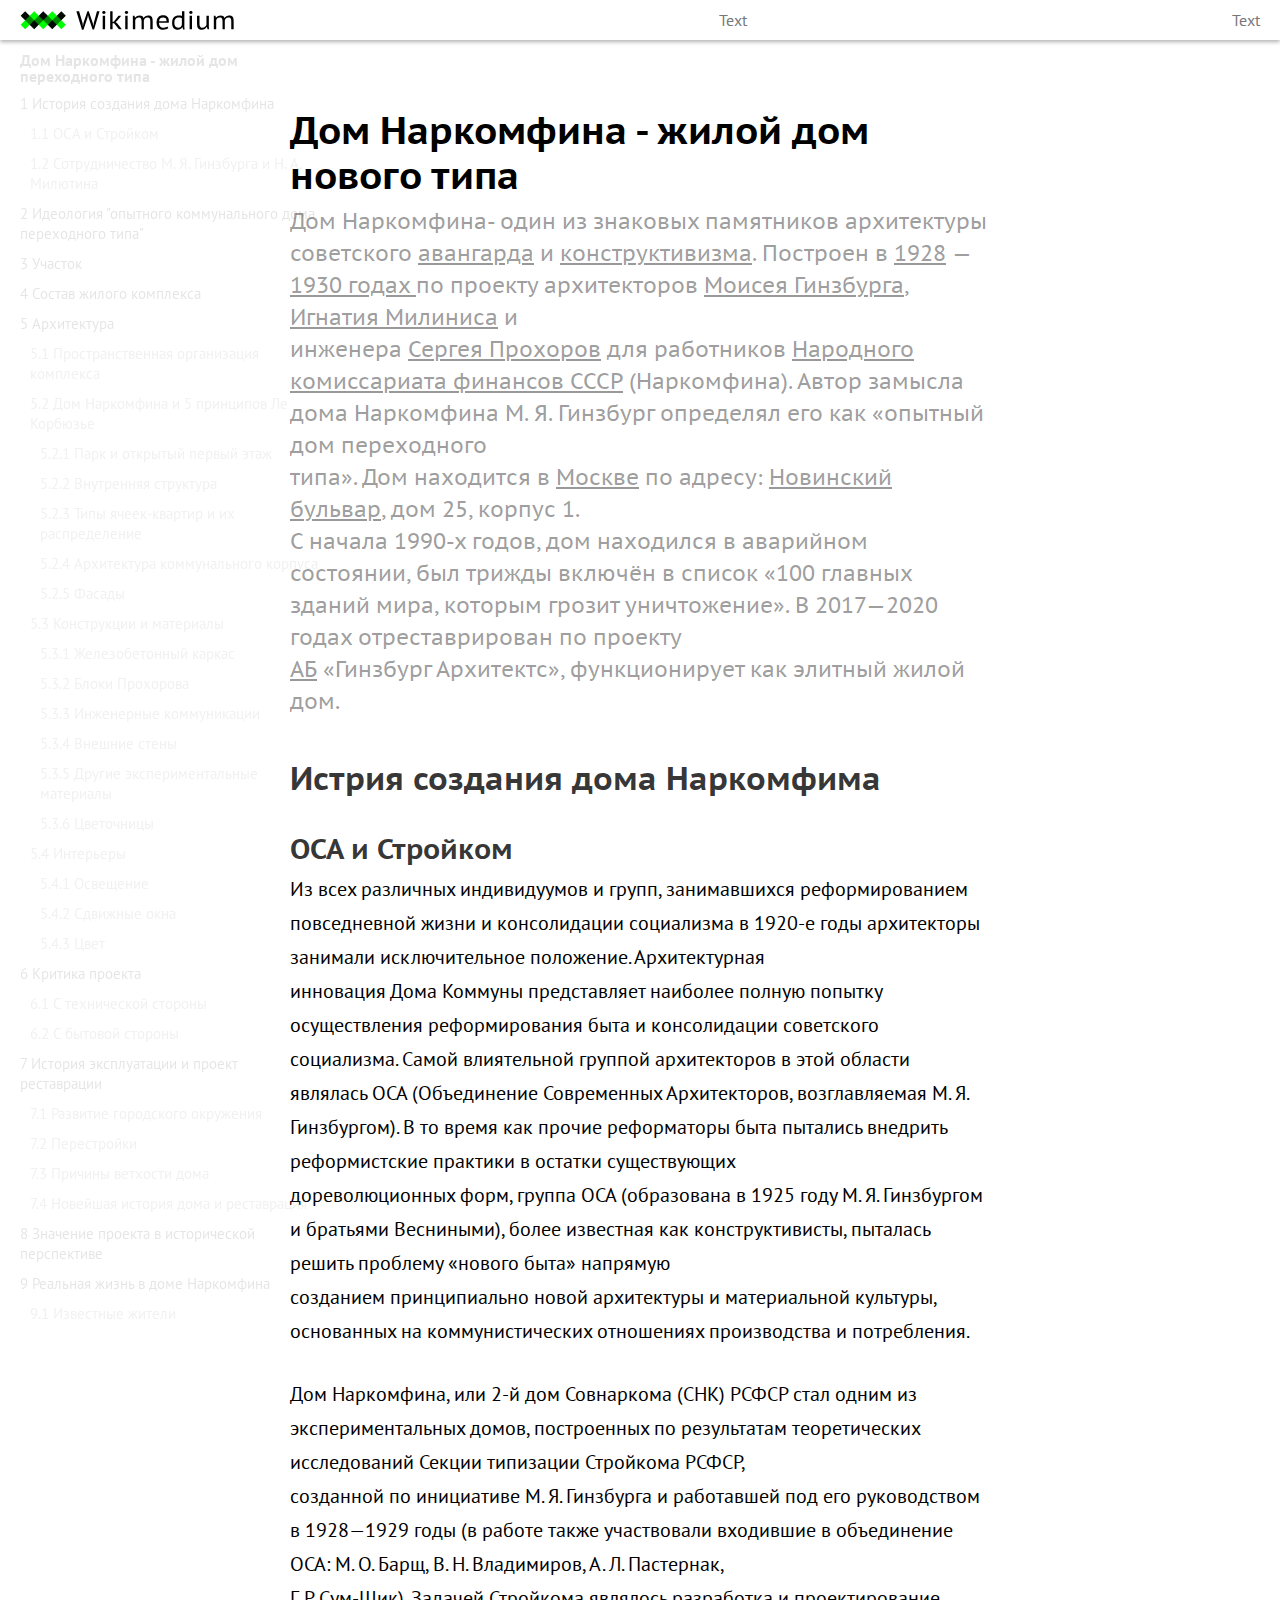
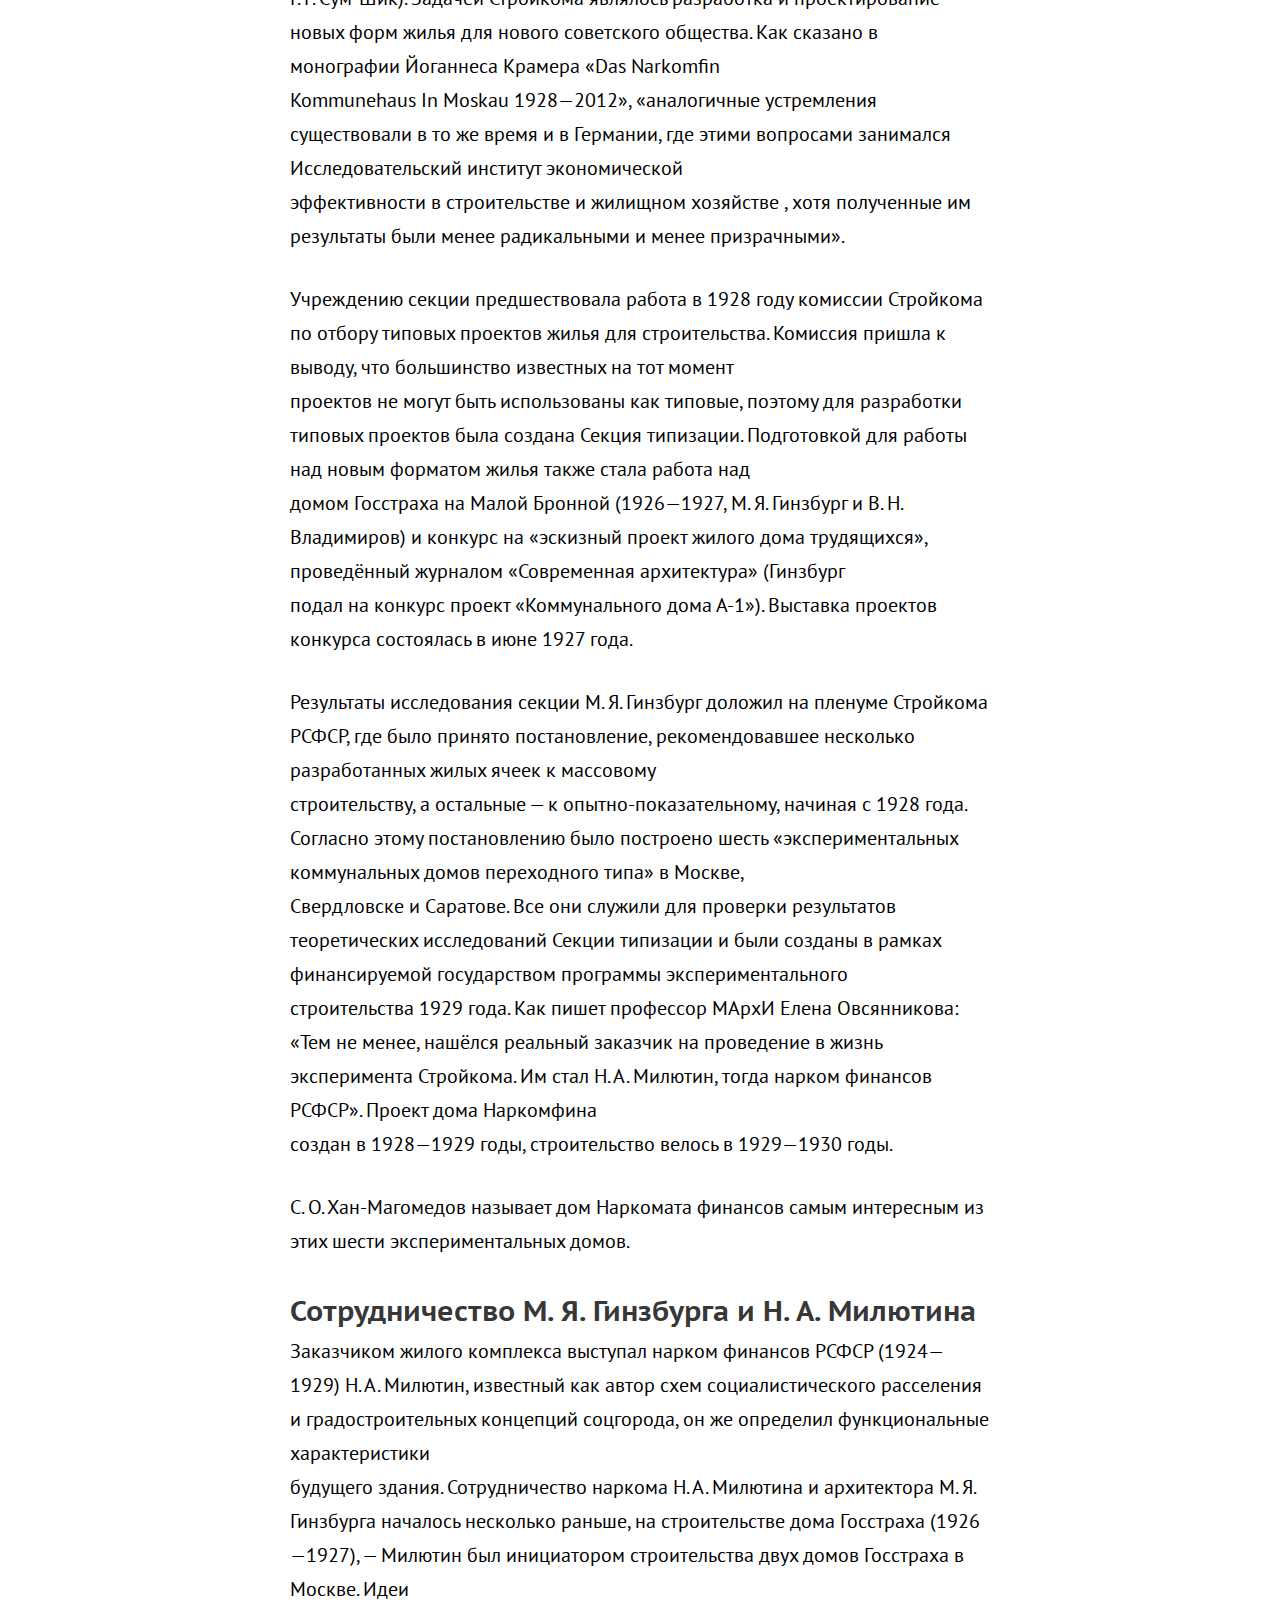
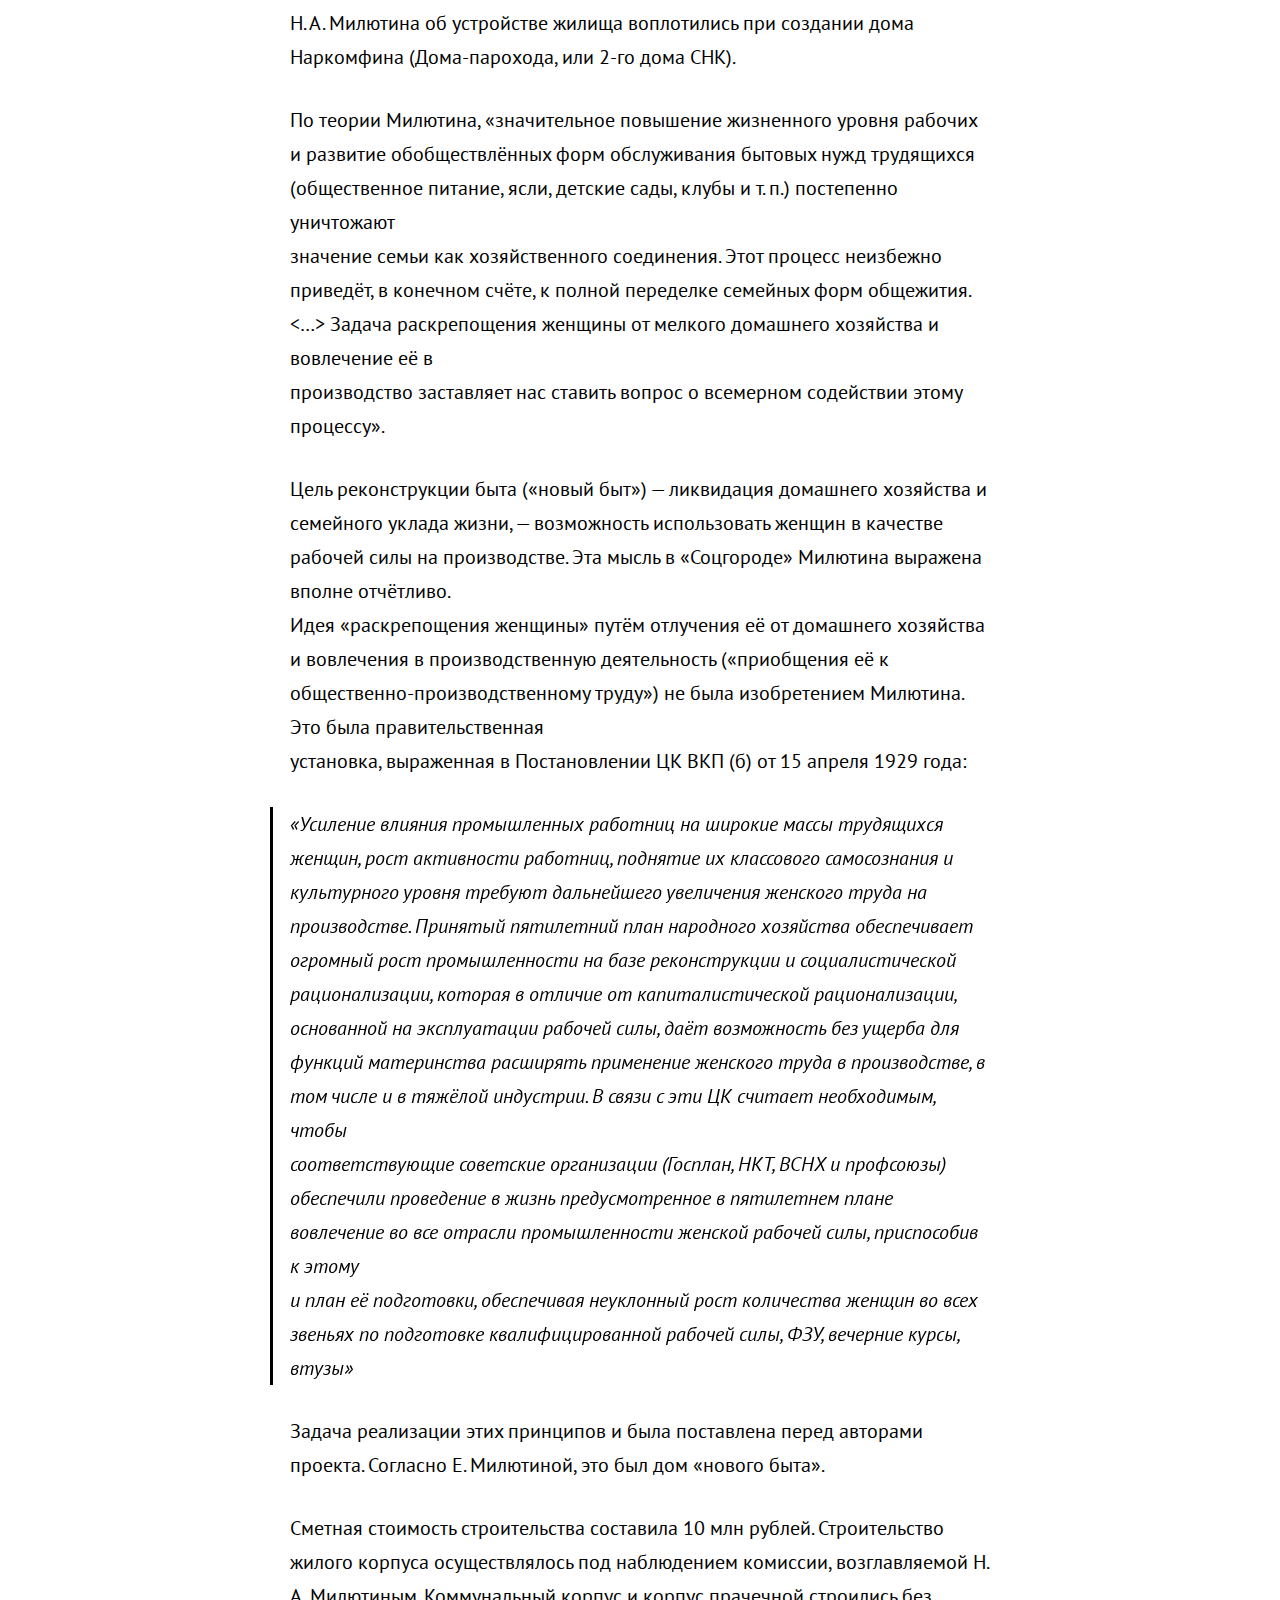
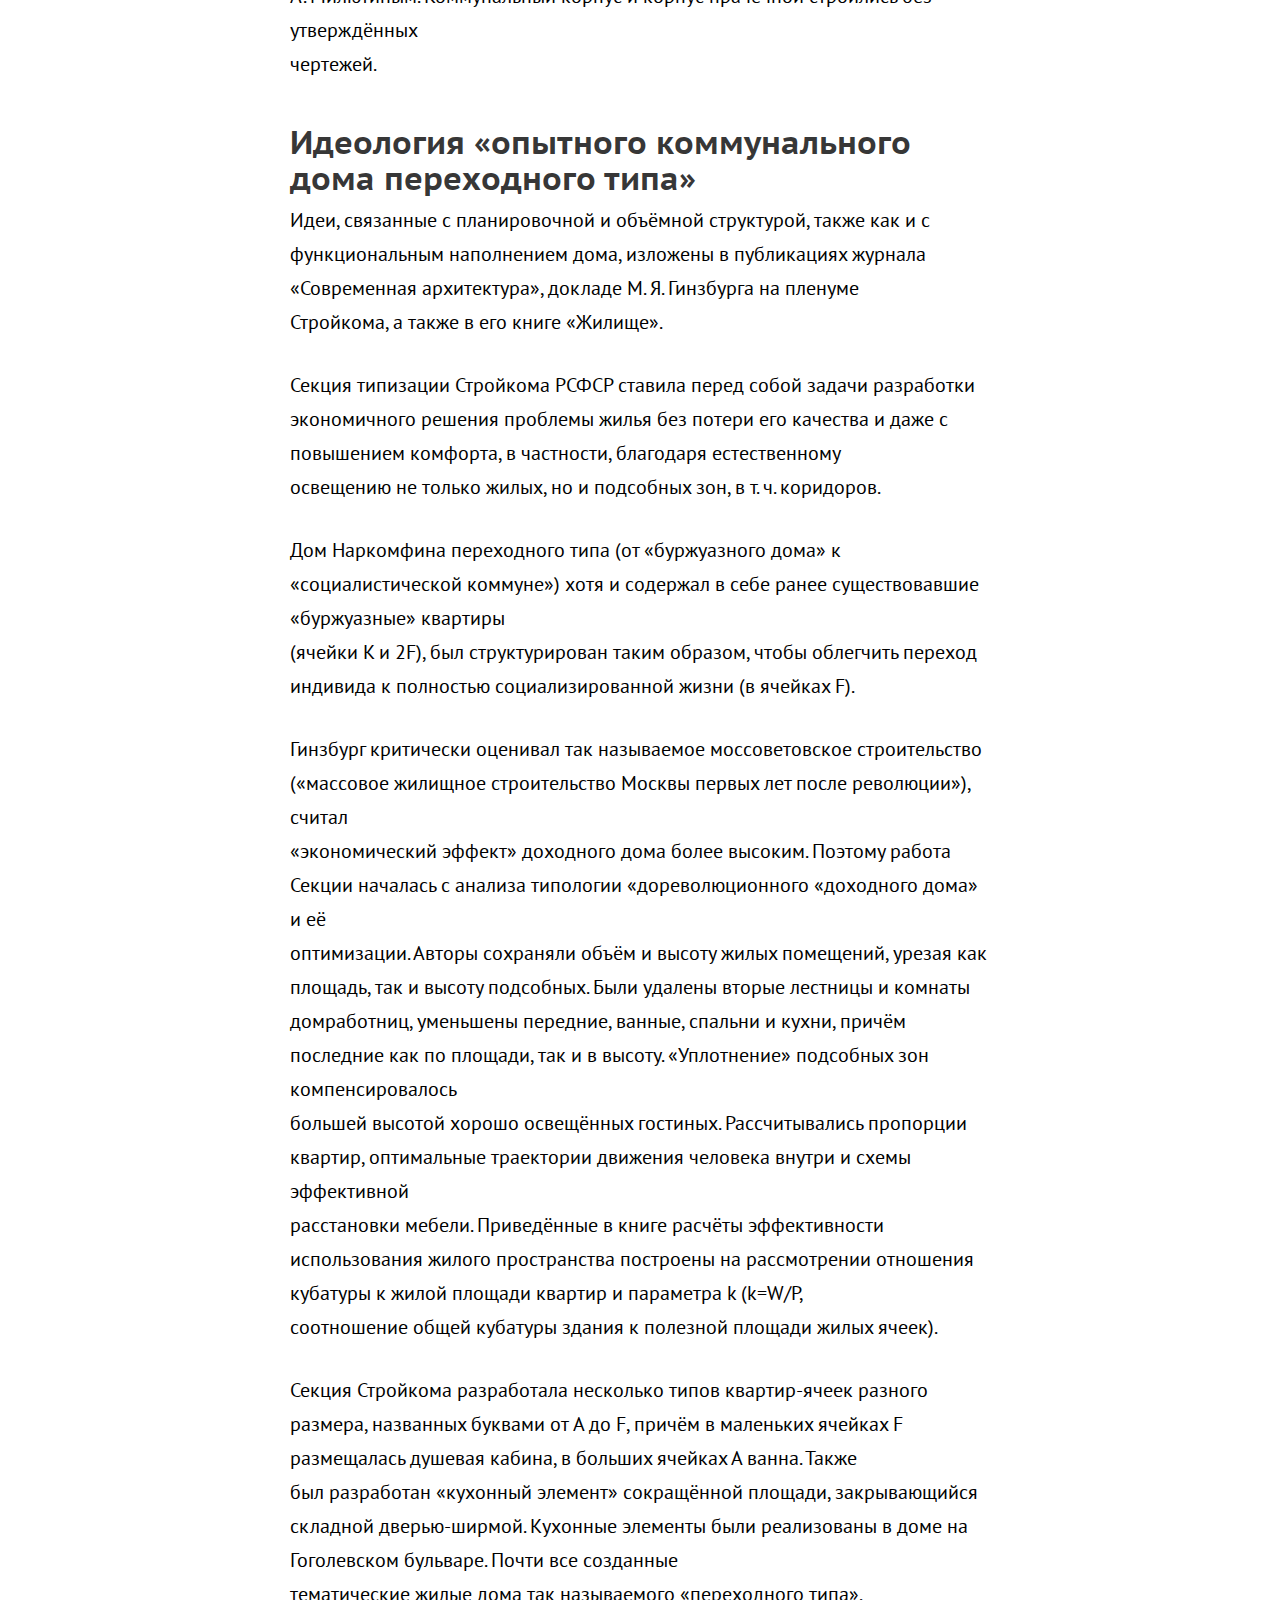
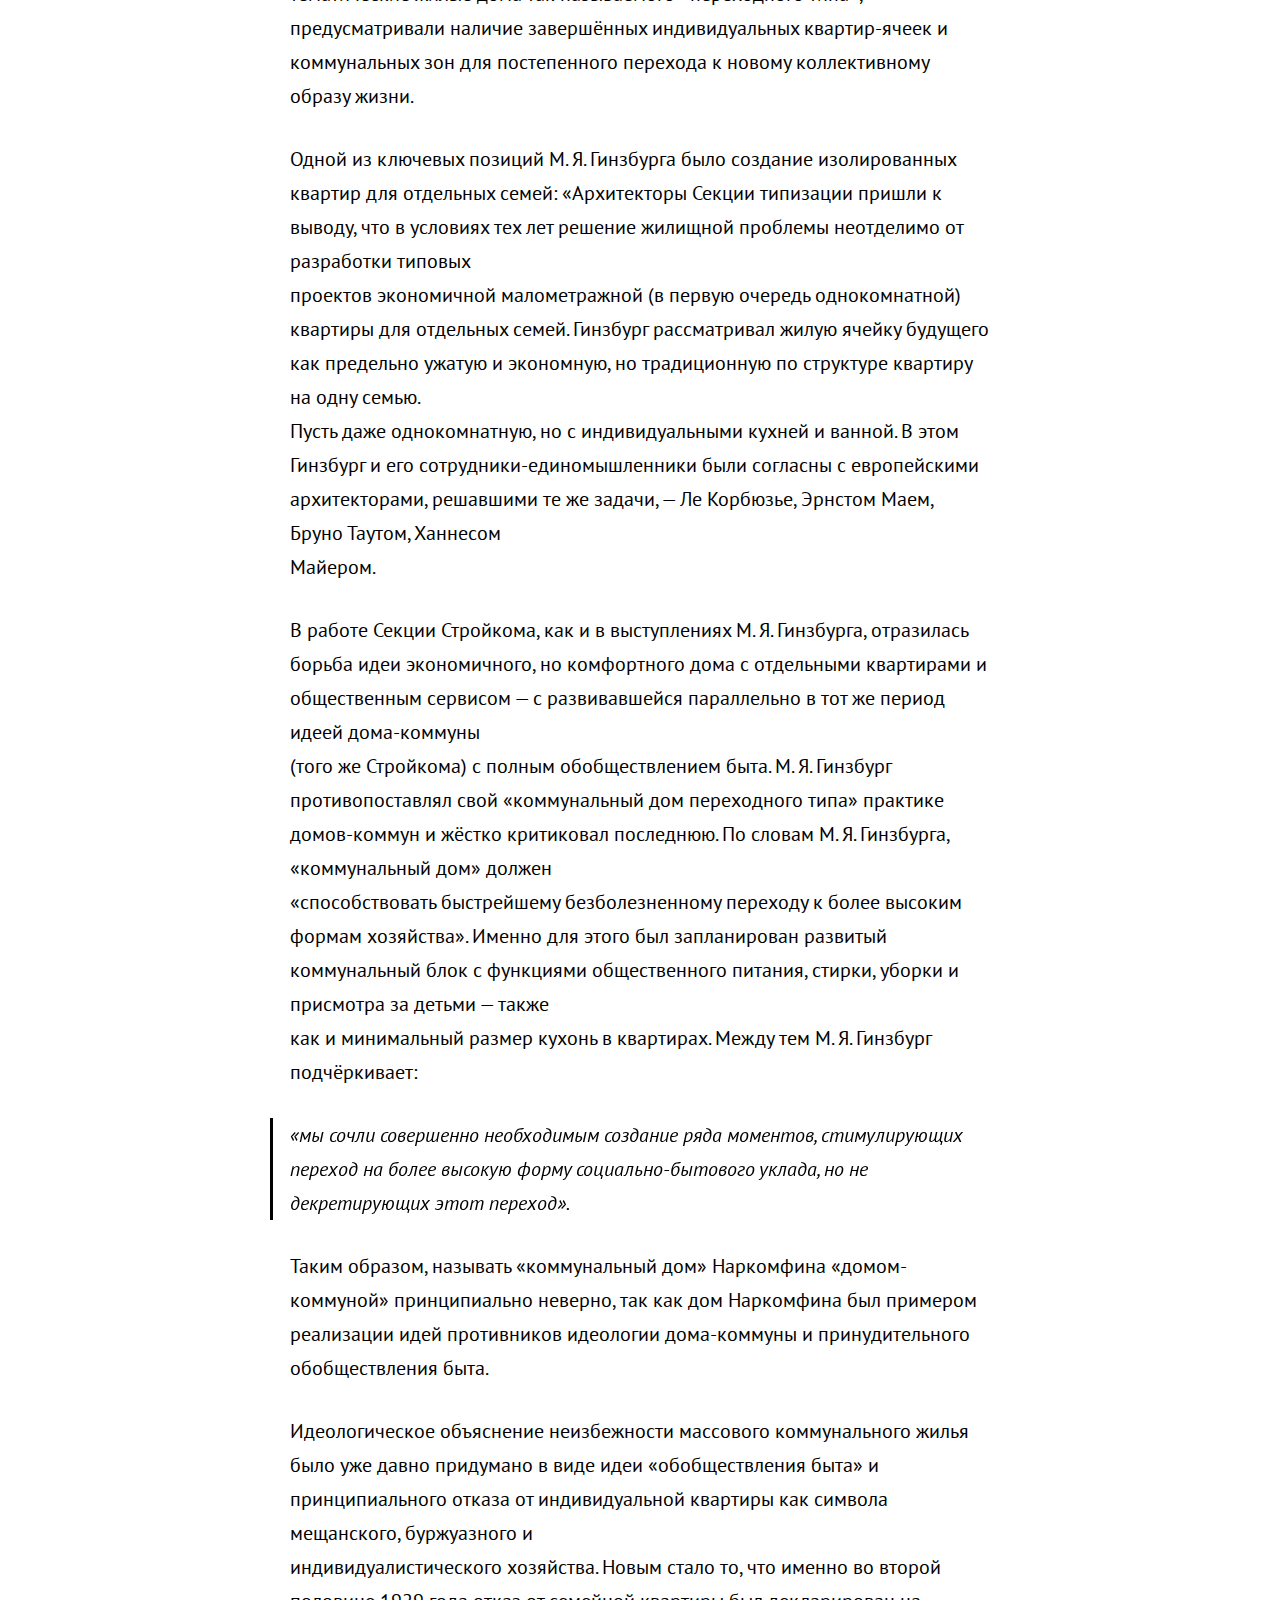
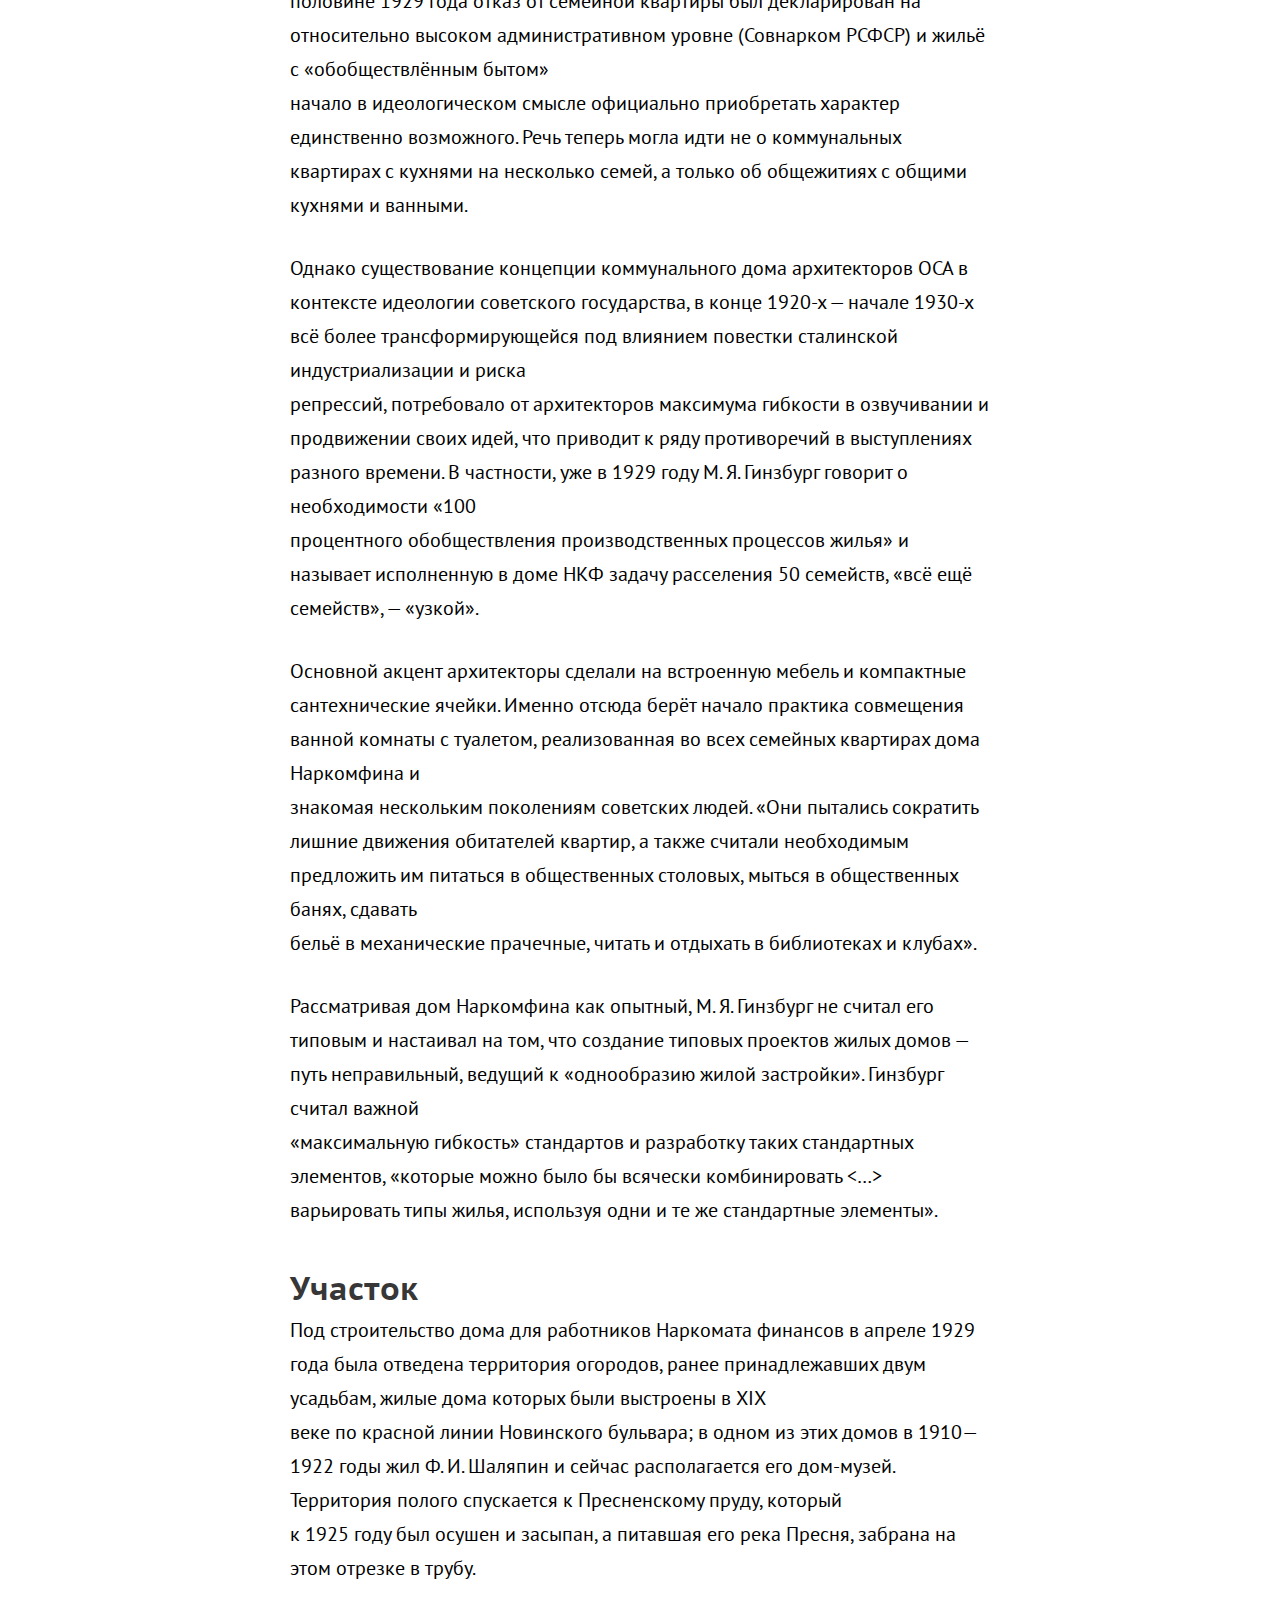
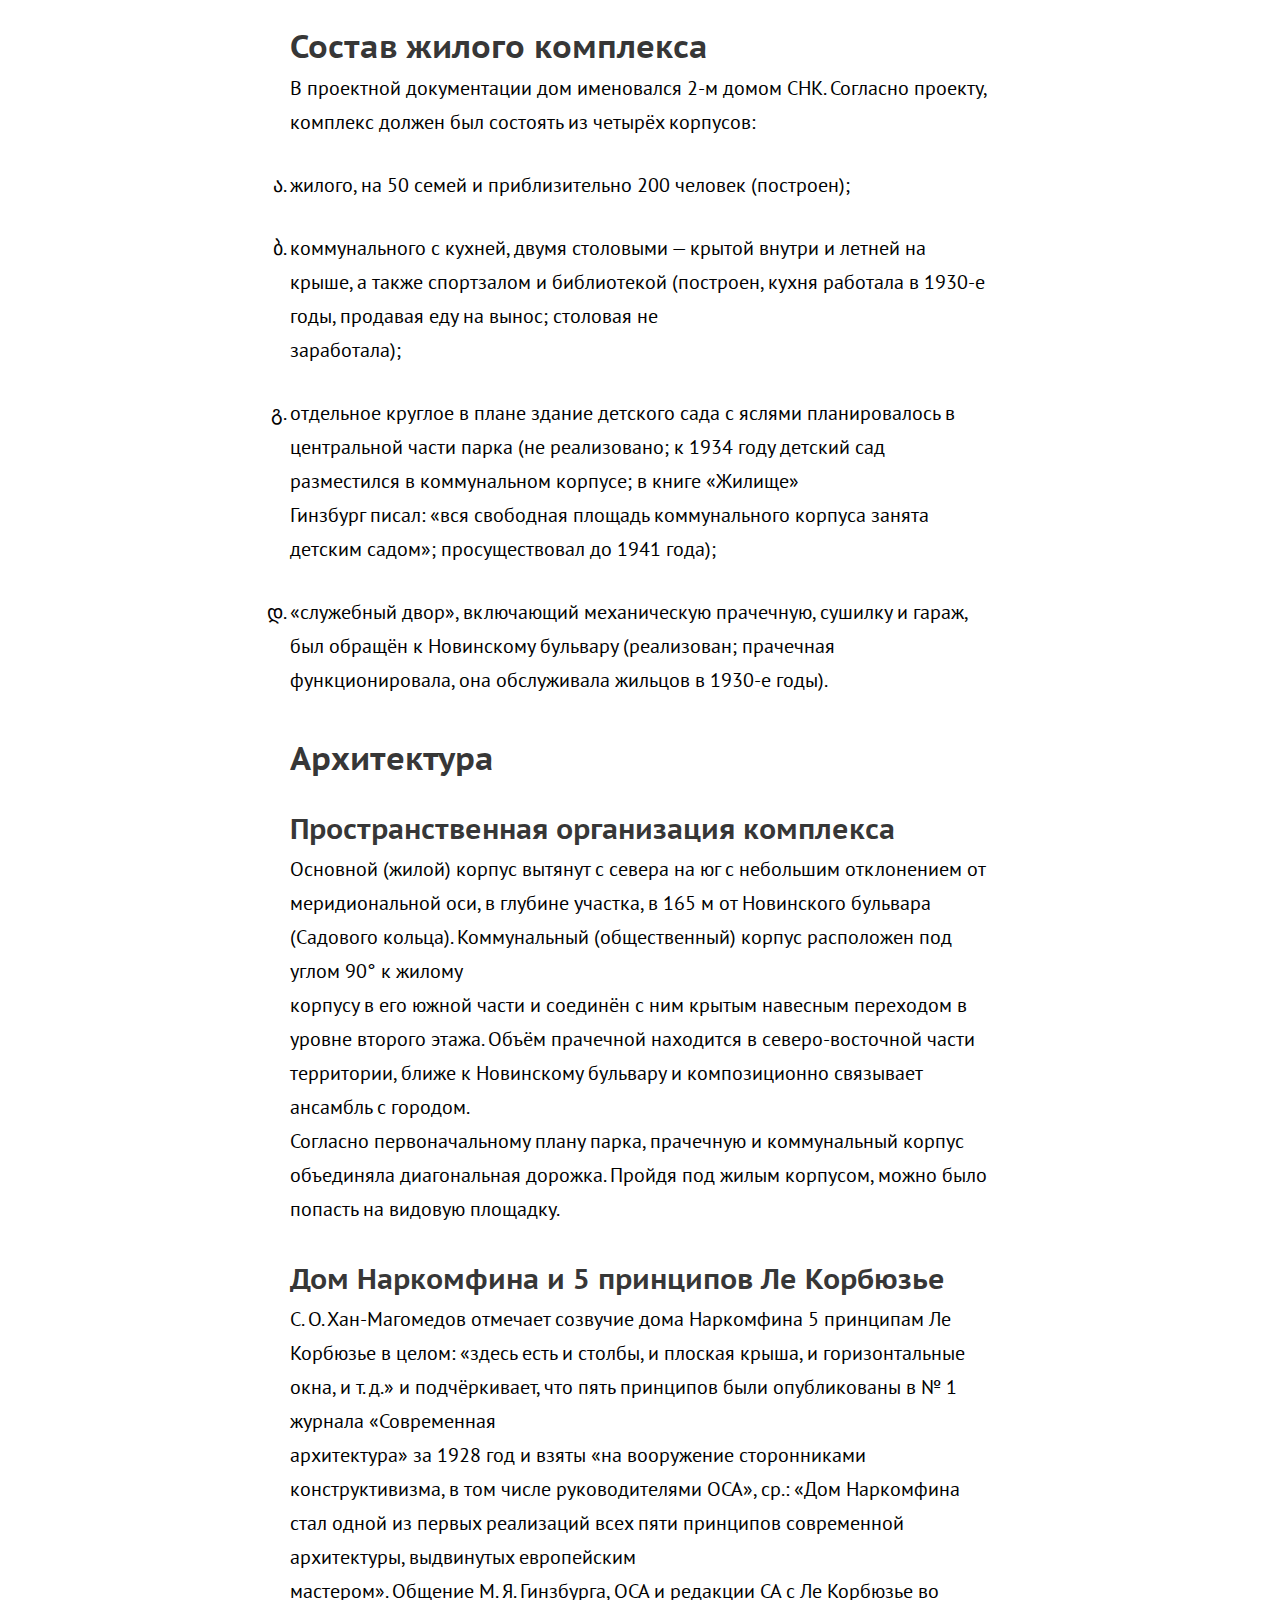
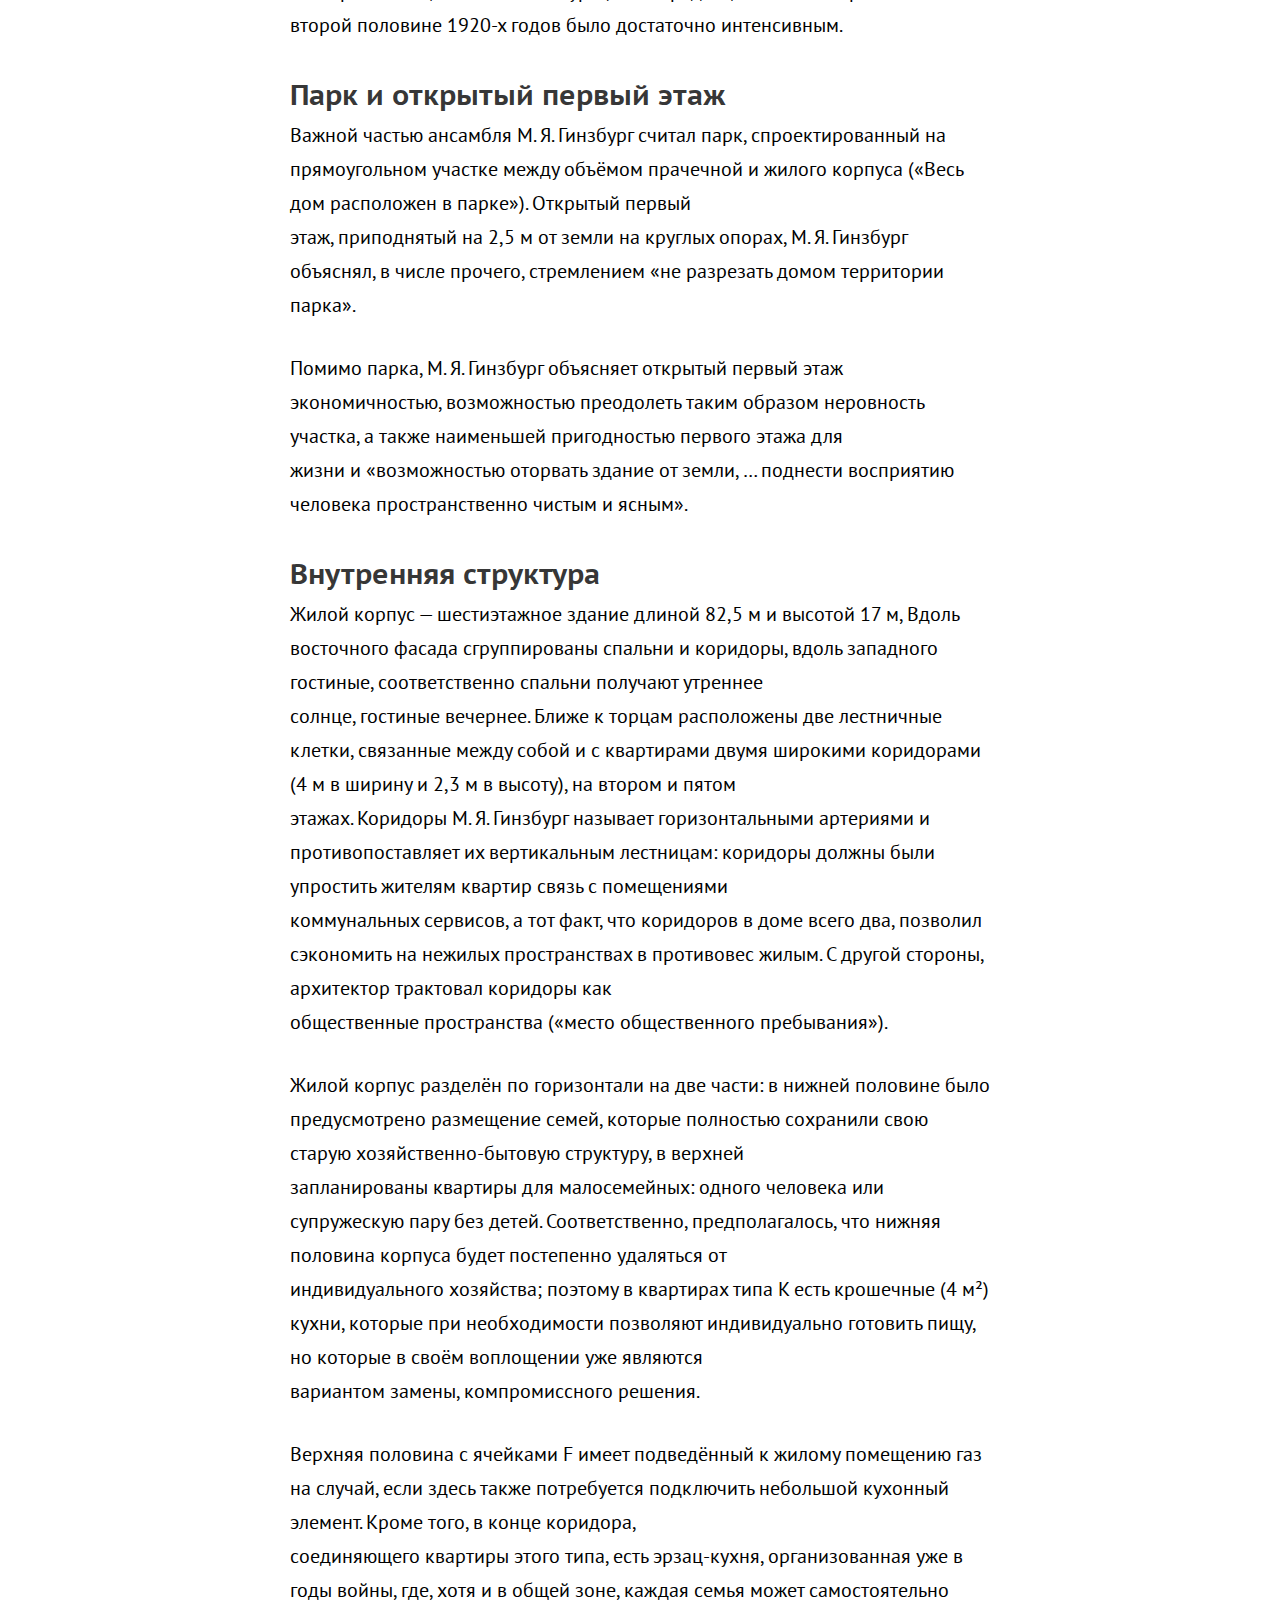
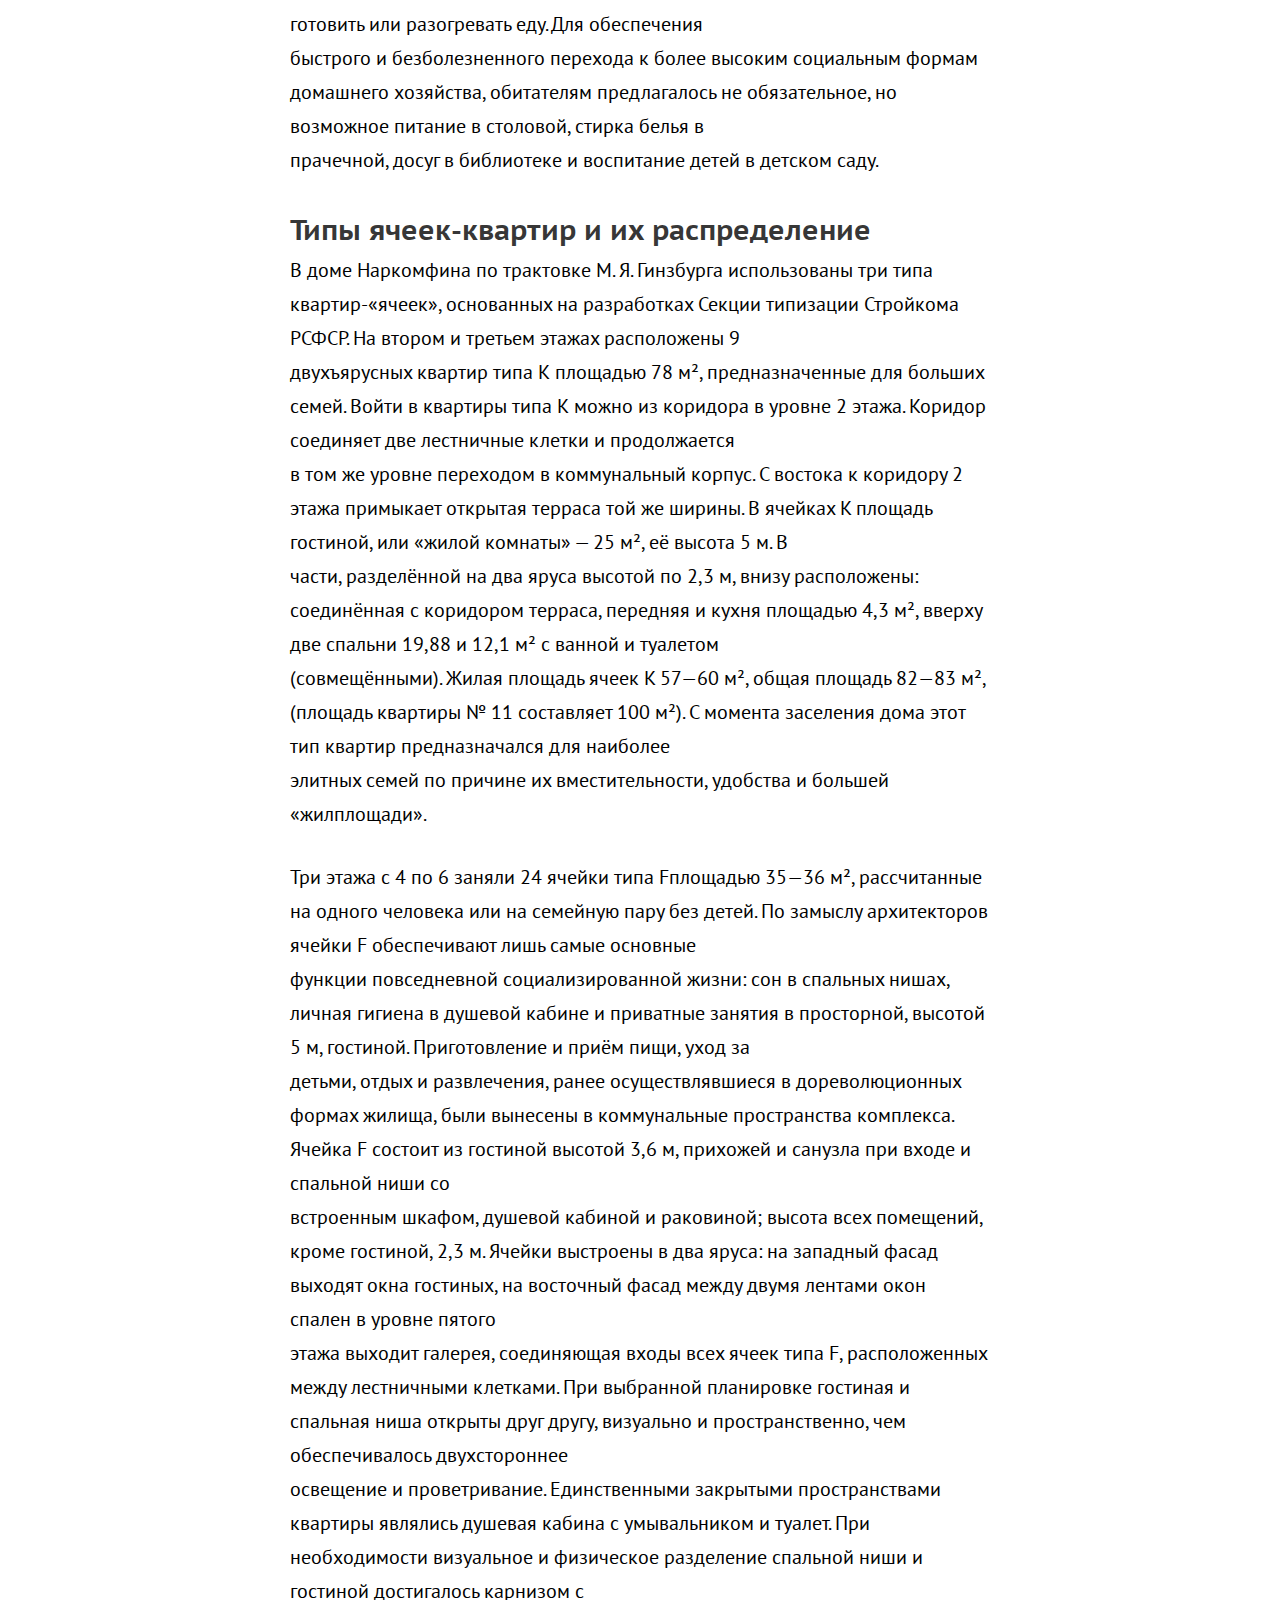
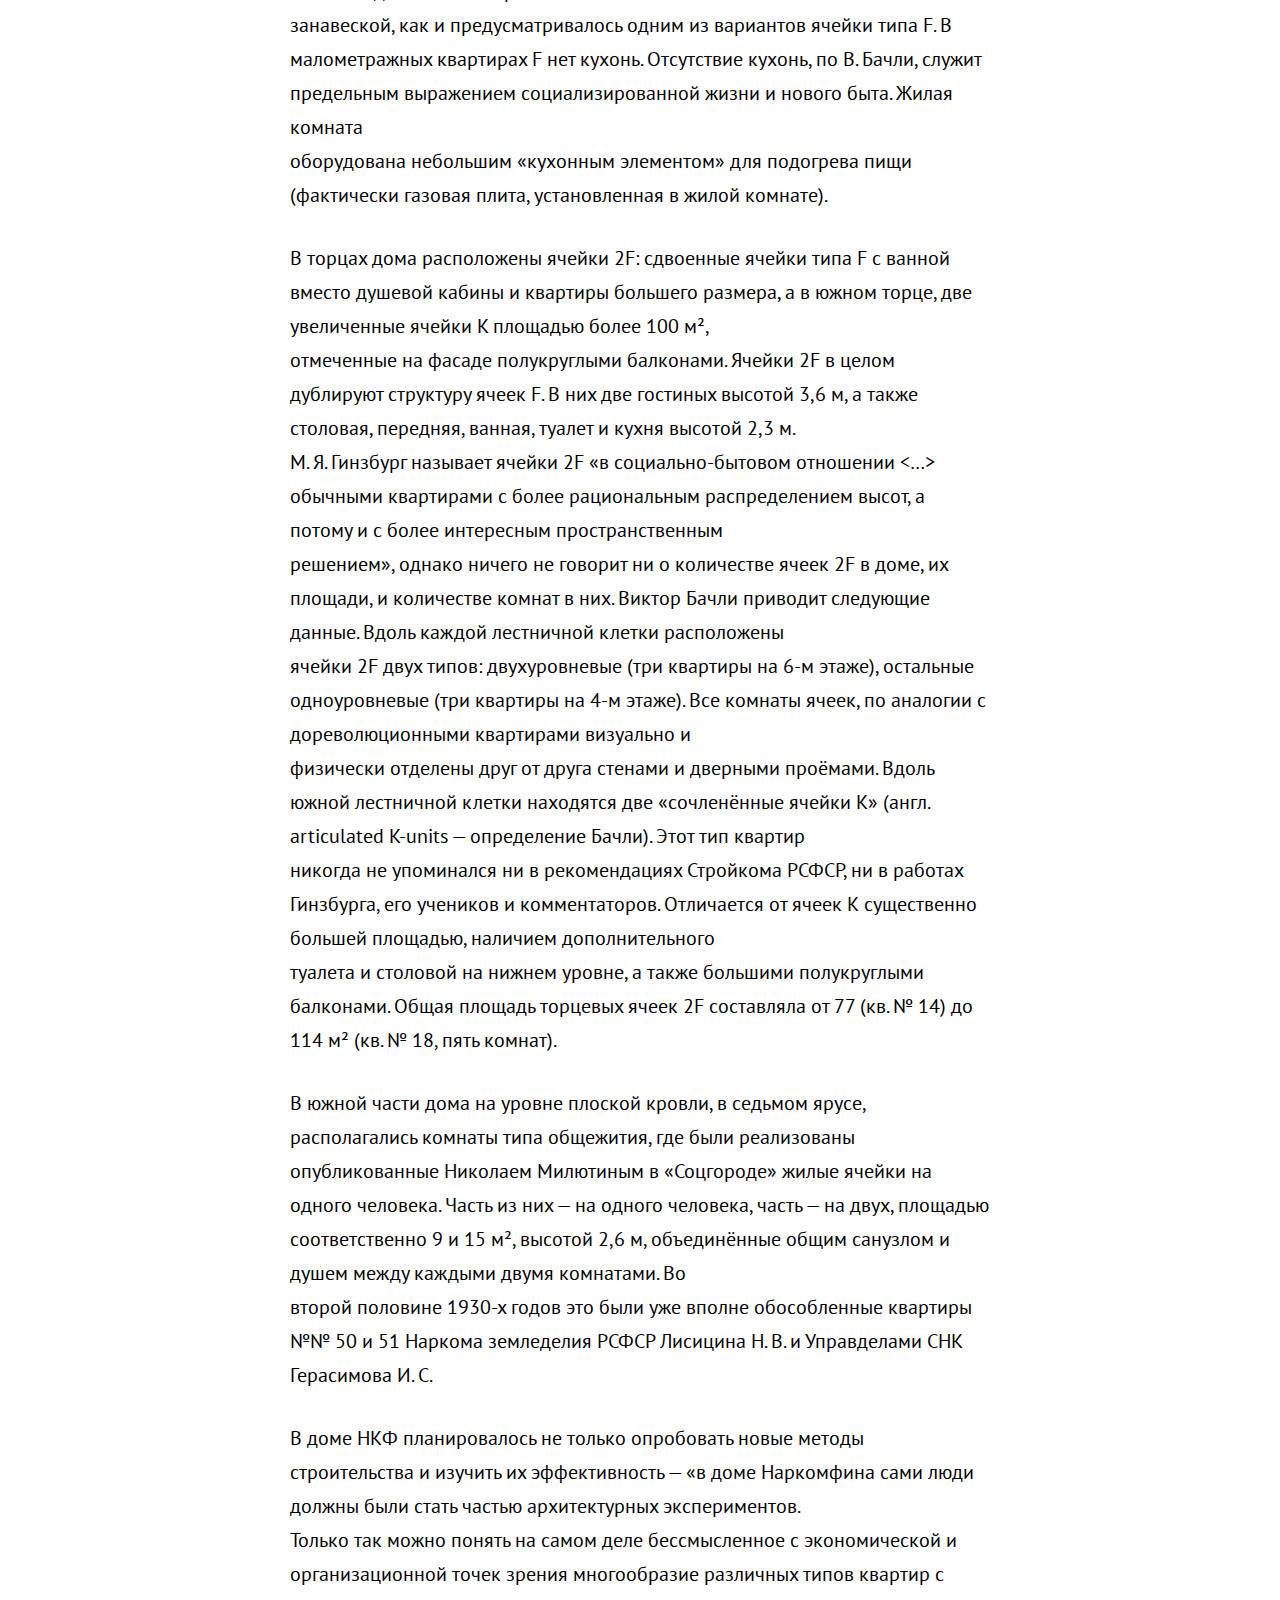
==== commit 8bae8a82: "add menubar" ====
--- a/index.html
+++ b/index.html
@@ -4,66 +4,72 @@
     <meta charset="utf-8">
     <title>Дом Наркомфина</title>
     <link rel="stylesheet" href="stylesheets/style.css">
+    <script src="javascripts/jquery-3.6.1.js" charset="utf-8"></script>
   </head>
   <body>
-    <nav>
+    <div class="menubar">
+      <img src="images/logo.svg" alt="">
+      <a href="">Text</a>
+      <a href="">Text</a>
+    </div>
+    <nav class="sidebar">
       <p>Дом Наркомфина - жилой дом переходного типа</p>
       <ul>
-        <li><a href="">1 История создания дома Наркомфина</a></li>
+        <li><a href="#1">1 История создания дома Наркомфина</a></li>
         <ul>
-          <li><a href="">1.1 ОСА и Стройком</a></li>
-          <li><a href="">1.2 Сотрудничество М. Я. Гинзбурга и Н. А. Милютина</a></li>
+          <li><a href="#1_1">1.1 ОСА и Стройком</a></li>
+          <li><a href="#1_2">1.2 Сотрудничество М. Я. Гинзбурга и Н. А. Милютина</a></li>
         </ul>
-        <li><a href="">2 Идеология "опытного коммунального дома переходного типа" </a></li>
-        <li><a href="">3 Участок</a></li>
-        <li><a href="">4 Состав жилого комплекса</a></li>
-        <li><a href="">5 Архитектура</a></li>
+        <li><a href="#2">2 Идеология "опытного коммунального дома переходного типа" </a></li>
+        <li><a href="#3">3 Участок</a></li>
+        <li><a href="#4">4 Состав жилого комплекса</a></li>
+        <li><a href="#5">5 Архитектура</a></li>
         <ul>
-          <li><a href="">5.1 Пространственная организация комплекса</a></li>
-          <li><a href="">5.2 Дом Наркомфина и 5 принципов Ле Корбюзье</a></li>
+          <li><a href="#5_1">5.1 Пространственная организация комплекса</a></li>
+          <li><a href="#5_2">5.2 Дом Наркомфина и 5 принципов Ле Корбюзье</a></li>
           <ul>
-            <li><a href="">5.2.1 Парк и открытый первый этаж</a></li>
-            <li><a href="">5.2.2 Внутренняя структура</a></li>
-            <li><a href="">5.2.3 Типы ячеек-квартир и их распределение</a></li>
-            <li><a href="">5.2.4 Архитектура коммунального корпуса</a></li>
-            <li><a href="">5.2.5 Фасады</a></li>
+            <li><a href="#5_2_1">5.2.1 Парк и открытый первый этаж</a></li>
+            <li><a href="#5_2_2">5.2.2 Внутренняя структура</a></li>
+            <li><a href="#5_2_3">5.2.3 Типы ячеек-квартир и их распределение</a></li>
+            <li><a href="#5_2_4">5.2.4 Архитектура коммунального корпуса</a></li>
+            <li><a href="#5_2_5">5.2.5 Фасады</a></li>
           </ul>
-          <li><a href=""> 5.3 Конструкции и материалы</a></li>
+          <li><a href="#5_3"> 5.3 Конструкции и материалы</a></li>
           <ul>
-            <li><a href="">5.3.1 Железобетонный каркас</a></li>
-            <li><a href="">5.3.2 Блоки Прохорова</a></li>
-            <li><a href="">5.3.3 Инженерные коммуникации</a></li>
-            <li><a href="">5.3.4 Внешние стены</a></li>
-            <li><a href="">5.3.5 Другие экспериментальные материалы</a></li>
-            <li><a href="">5.3.6 Цветочницы</a></li>
+            <li><a href="#5_3_1">5.3.1 Железобетонный каркас</a></li>
+            <li><a href="#5_3_2">5.3.2 Блоки Прохорова</a></li>
+            <li><a href="#5_3_3">5.3.3 Инженерные коммуникации</a></li>
+            <li><a href="#5_3_4">5.3.4 Внешние стены</a></li>
+            <li><a href="#5_3_5">5.3.5 Другие экспериментальные материалы</a></li>
+            <li><a href="#5_3_6">5.3.6 Цветочницы</a></li>
             </ul>
-          <li><a href="">5.4 Интерьеры</a></li>
+          <li><a href="#5_4">5.4 Интерьеры</a></li>
             <ul>
-              <li><a href="">5.4.1 Освещение</a></li>
-              <li><a href="">5.4.2 Сдвижные окна</a></li>
-              <li><a href="">5.4.3 Цвет</a></li>
+              <li><a href="#5_4_1">5.4.1 Освещение</a></li>
+              <li><a href="#5_4_2">5.4.2 Сдвижные окна</a></li>
+              <li><a href="#5_4_3">5.4.3 Цвет</a></li>
             </ul>
         </ul>
-        <li><a href="">6 Критика проекта</a></li>
+        <li><a href="#6">6 Критика проекта</a></li>
         <ul>
-          <li><a href="">6.1 С технической стороны</a></li>
-          <li><a href="">6.2 С бытовой стороны</a></li>
+          <li><a href="#6_1">6.1 С технической стороны</a></li>
+          <li><a href="#6_2">6.2 С бытовой стороны</a></li>
         </ul>
-        <li><a href="">7 История эксплуатации и проект реставрации</a></li>
+        <li><a href="#7">7 История эксплуатации и проект реставрации</a></li>
         <ul>
-          <li><a href="">7.1 Развитие городского окружения</a></li>
-          <li><a href="">7.2 Перестройки</a></li>
-          <li><a href="">7.3 Причины ветхости дома</a></li>
-          <li><a href="">7.4 Новейшая история дома и реставрация</a></li>
+          <li><a href="#7_1">7.1 Развитие городского окружения</a></li>
+          <li><a href="#7_2">7.2 Перестройки</a></li>
+          <li><a href="#7_3">7.3 Причины ветхости дома</a></li>
+          <li><a href="#7_4">7.4 Новейшая история дома и реставрация</a></li>
         </ul>
-        <li><a href="">8 Значение проекта в исторической перспективе</a></li>
-        <li><a href="">9 Реальная жизнь в доме Наркомфина</a></li>
+        <li><a href="#8">8 Значение проекта в исторической перспективе</a></li>
+        <li><a href="#9">9 Реальная жизнь в доме Наркомфина</a></li>
         <ul>
-          <li><a href="">9.1 Известные жители</a></li>
+          <li><a href="#9_1">9.1 Известные жители</a></li>
         </ul>
       </ul>
     </nav>
-        <article>
+    <article>
           <h1>Дом Наркомфина - жилой дом
             <br> нового типа
           </h1>
@@ -75,8 +81,8 @@
             <br> <a href="https://ru.wikipedia.org/wiki/%D0%90%D1%80%D1%85%D0%B8%D1%82%D0%B5%D0%BA%D1%82%D1%83%D1%80%D0%BD%D0%BE%D0%B5_%D0%B1%D1%8E%D1%80%D0%BE">АБ</a> «Гинзбург Архитектс», функционирует как элитный жилой дом.
           </p>
 
-          <h2>Истрия создания дома Наркомфима</h2>
-          <h3><strong>ОСА и Стройком</strong></h3>
+          <h2 id="1">Истрия создания дома Наркомфима</h2>
+          <h3 id="1_1"><strong>ОСА и Стройком</strong></h3>
           <p>Из всех различных индивидуумов и групп, занимавшихся реформированием повседневной жизни и консолидации социализма в 1920-е годы архитекторы занимали исключительное положение. Архитектурная
               <br> инновация Дома Коммуны представляет наиболее полную попытку осуществления реформирования быта и консолидации советского социализма. Самой влиятельной группой архитекторов в этой области
               <br> являлась ОСА (Объединение Современных Архитекторов, возглавляемая М. Я. Гинзбургом). В то время как прочие реформаторы быта пытались внедрить реформистские практики в остатки существующих
@@ -101,7 +107,7 @@
               <br>создан в 1928—1929 годы, строительство велось в 1929—1930 годы.
           </p>
           <p>С. О. Хан-Магомедов называет дом Наркомата финансов самым интересным из этих шести экспериментальных домов.</p>
-          <h3>Сотрудничество М. Я. Гинзбурга и Н. А. Милютина</h3>
+          <h3 id="1_2">Сотрудничество М. Я. Гинзбурга и Н. А. Милютина</h3>
           <p>Заказчиком жилого комплекса выступал нарком финансов РСФСР (1924—1929) Н. А. Милютин, известный как автор схем социалистического расселения и градостроительных концепций соцгорода, он же определил функциональные характеристики
               <br>будущего здания. Сотрудничество наркома Н. А. Милютина и архитектора М. Я. Гинзбурга началось несколько раньше, на строительстве дома Госстраха (1926—1927), — Милютин был инициатором строительства двух домов Госстраха в Москве. Идеи
               <br> Н. А. Милютина об устройстве жилища воплотились при создании дома Наркомфина (Дома-парохода, или 2-го дома СНК).
@@ -123,7 +129,7 @@
           <p>Задача реализации этих принципов и была поставлена перед авторами проекта. Согласно Е. Милютиной, это был дом «нового быта».</p>
           <p>Сметная стоимость строительства составила 10 млн рублей. Строительство жилого корпуса осуществлялось под наблюдением комиссии, возглавляемой Н. А. Милютиным. Коммунальный корпус и корпус прачечной строились без утверждённых
               <br> чертежей.</p>
-         <h2>Идеология «опытного коммунального дома переходного типа»</h2>
+         <h2 id="d2">Идеология «опытного коммунального дома переходного типа»</h2>
           <p>Идеи, связанные с планировочной и объёмной структурой, также как и с функциональным наполнением дома, изложены в публикациях журнала «Современная архитектура», докладе М. Я. Гинзбурга на пленуме
               <br> Стройкома, а также в его книге «Жилище».
           </p>
@@ -174,12 +180,12 @@
           <p>Рассматривая дом Наркомфина как опытный, М. Я. Гинзбург не считал его типовым и настаивал на том, что создание типовых проектов жилых домов — путь неправильный, ведущий к «однообразию жилой застройки». Гинзбург считал важной
               <br> «максимальную гибкость» стандартов и разработку таких стандартных элементов, «которые можно было бы всячески комбинировать <…> варьировать типы жилья, используя одни и те же стандартные элементы».
             </p>
-          <h2>Участок</h2>
+          <h2 id="3">Участок</h2>
           <p>Под строительство дома для работников Наркомата финансов в апреле 1929 года была отведена территория огородов, ранее принадлежавших двум усадьбам, жилые дома которых были выстроены в XIX
               <br> веке по красной линии Новинского бульвара; в одном из этих домов в 1910—1922 годы жил Ф. И. Шаляпин и сейчас располагается его дом-музей. Территория полого спускается к Пресненскому пруду, который
               <br>к 1925 году был осушен и засыпан, а питавшая его река Пресня, забрана на этом отрезке в трубу.
           </p>
-          <h2>Состав жилого комплекса</h2>
+          <h2 id="4">Состав жилого комплекса</h2>
           <p>В проектной документации дом именовался 2-м домом СНК. Согласно проекту, комплекс должен был состоять из четырёх корпусов:</p>
                 <ol>
                   <li>  жилого, на 50 семей и приблизительно 200 человек (построен);
@@ -192,25 +198,25 @@
                   </li>
                   <li> «служебный двор», включающий механическую прачечную, сушилку и гараж, был обращён к Новинскому бульвару (реализован; прачечная функционировала, она обслуживала жильцов в 1930-е годы).</li>
                 </ol>
-          <h2>Архитектура</h2>
-          <h3>Пространственная организация комплекса</h3>
+          <h2 id="5">Архитектура</h2>
+          <h3 id="5_1">Пространственная организация комплекса</h3>
           <p>Основной (жилой) корпус вытянут с севера на юг с небольшим отклонением от меридиональной оси, в глубине участка, в 165 м от Новинского бульвара (Садового кольца). Коммунальный (общественный) корпус расположен под углом 90° к жилому
               <br> корпусу в его южной части и соединён с ним крытым навесным переходом в уровне второго этажа. Объём прачечной находится в северо-восточной части территории, ближе к Новинскому бульвару и композиционно связывает ансамбль с городом.
               <br>Согласно первоначальному плану парка, прачечную и коммунальный корпус объединяла диагональная дорожка. Пройдя под жилым корпусом, можно было попасть на видовую площадку.
             </p>
-          <h3>Дом Наркомфина и 5 принципов Ле Корбюзье</h3>
+          <h3 id="5_2">Дом Наркомфина и 5 принципов Ле Корбюзье</h3>
           <p> С. О. Хан-Магомедов отмечает созвучие дома Наркомфина 5 принципам Ле Корбюзье в целом: «здесь есть и столбы, и плоская крыша, и горизонтальные окна, и т. д.» и подчёркивает, что пять принципов были опубликованы в № 1 журнала «Современная
               <br> архитектура» за 1928 год и взяты «на вооружение сторонниками конструктивизма, в том числе руководителями ОСА», ср.: «Дом Наркомфина стал одной из первых реализаций всех пяти принципов современной архитектуры, выдвинутых европейским
               <br> мастером». Общение М. Я. Гинзбурга, ОСА и редакции СА с Ле Корбюзье во второй половине 1920-х годов было достаточно интенсивным.
           </p>
-          <h3>Парк и открытый первый этаж</h3>
+          <h3 id="5_2_1">Парк и открытый первый этаж</h3>
           <p>Важной частью ансамбля М. Я. Гинзбург считал парк, спроектированный на прямоугольном участке между объёмом прачечной и жилого корпуса («Весь дом расположен в парке»). Открытый первый
               <br> этаж, приподнятый на 2,5 м от земли на круглых опорах, М. Я. Гинзбург объяснял, в числе прочего, стремлением «не разрезать домом территории парка».
           </p>
           <p>Помимо парка, М. Я. Гинзбург объясняет открытый первый этаж экономичностью, возможностью преодолеть таким образом неровность участка, а также наименьшей пригодностью первого этажа для
               <br> жизни и «возможностью оторвать здание от земли, … поднести восприятию человека пространственно чистым и ясным».
           </p>
-          <h3>Внутренняя структура</h3>
+          <h3 id="5_2_2">Внутренняя структура</h3>
           <p>Жилой корпус — шестиэтажное здание длиной 82,5 м и высотой 17 м, Вдоль восточного фасада сгруппированы спальни и коридоры, вдоль западного гостиные, соответственно спальни получают утреннее
               <br>солнце, гостиные вечернее. Ближе к торцам расположены две лестничные клетки, связанные между собой и с квартирами двумя широкими коридорами (4 м в ширину и 2,3 м в высоту), на втором и пятом
               <br>этажах. Коридоры М. Я. Гинзбург называет горизонтальными артериями и противопоставляет их вертикальным лестницам: коридоры должны были упростить жителям квартир связь с помещениями
@@ -227,7 +233,7 @@
               <br> быстрого и безболезненного перехода к более высоким социальным формам домашнего хозяйства, обитателям предлагалось не обязательное, но возможное питание в столовой, стирка белья в
               <br>прачечной, досуг в библиотеке и воспитание детей в детском саду.
           </p>
-          <h3>Типы ячеек-квартир и их распределение</h3>
+          <h3 id="5_2_3">Типы ячеек-квартир и их распределение</h3>
           <p>В доме Наркомфина по трактовке М. Я. Гинзбурга использованы три типа квартир-«ячеек», основанных на разработках Секции типизации Стройкома РСФСР. На втором и третьем этажах расположены 9
               <br> двухъярусных квартир <strong>типа К</strong> площадью 78 м², предназначенные для больших семей. Войти в квартиры типа К можно из коридора в уровне 2 этажа. Коридор соединяет две лестничные клетки и продолжается
               <br> в том же уровне переходом в коммунальный корпус. С востока к коридору 2 этажа примыкает открытая терраса той же ширины. В <strong>ячейках K </strong>площадь гостиной, или «жилой комнаты» — 25 м², её высота 5 м. В
@@ -274,13 +280,13 @@
               <br>скомпонованы и оборудованы совершенно различно, но и спроектированы для совершенно различных групп пользователей так, что в целом возникла своего рода энциклопедия нового жилья с четырьмя принципиально различными типами квартир,
               <br> каждая из которых, в свою очередь, имеет собственные варианты исполнения»</em>.
           </p>
-          <h3>Архитектура коммунального корпуса</h3>
+          <h3 id="5_2_4">Архитектура коммунального корпуса</h3>
           <p>«Обобществлённый», или коммунальный, корпус состоит из объёма лестницы — лаконичного белого параллелепипеда, в западной части, и расположенного за ним основного функционального объёма. В уровне второго этажа к лестнице примыкает
               <br> навесной переход к жилому корпусу; лестничный объём в своей верхней части выше основного, поскольку кровля решена как эксплуатируемая и лестница обеспечивает выход на неё. Лестница освещена вертикальным окном в её южной стене.
               <br> Внутреннее пространство основного объёма разделено по высоте на 2 яруса высотой 4,9 и 5,1 м, северный фасад на всю высоту закрыт сплошным витражом, причём контур остекления вынесен вперёд и межярусное перекрытие к стеклу не примыкает.
               <br> Южная часть коммунального корпуса, приблизительно на треть его глубины разделена на 4 яруса, причём 2 и 4 этажи выходят в примыкающие к ним двухсветные пространства северной части как балконы.
             </p>
-          <h3>Фасады</h3>
+          <h3 id="5_2_5">Фасады</h3>
           <p>Лаконичные фасады сочетают белый цвет стен, большие плоскости остекления и открытые в некоторых частях для обозрения круглые колонны чёрного цвета. Фасады отражают внутреннюю структуру
               <br> дома. На восточном фасаде окна спален, коридора 5 этажа и углубление террасы 2 этажа складываются в горизонтальные ленты. В основании каждой ленты остекления расположены вынесенные вперёд
               <br> протяжённые «полочки» подставок для цветов с тонкими прорезями водостоков.
@@ -289,7 +295,7 @@
               <br> окна гостиных и окна кухонь меньшего размера. Обе лестничные клетки выходили на западный фасад вертикальными окнами. Северный торцевой фасад лишён окон и оживлён лишь выступом балкона,
               <br> хорошо освещённый южный решён пластичнее — три выступа полукруглых балконов размещены в уровне третьего, пятого и шестого этажей.
           </p>
-          <h3>Конструкции и материалы</h3>
+          <h3 id="5_3">Конструкции и материалы</h3>
           <p>Строительство Дома Наркомфина стало площадкой для опытов с передовыми строительными технологиями своего времени, многие из которых уже были известны на Западе, но были адаптированы к
               <br> реалиям Советской России, прежде всего, в результате экспериментов компании Технобетон, основанной в 1925 году и возглавляемой С. Л. Прохоровым, который обладал опытом работы как в России, так
               <br>и в Германии.
@@ -299,7 +305,7 @@
               <br> заполнением из пустотелых бетонитовых камней. Жилой корпус на три блока двумя деформационными швами. Монолитные ленточные фундаменты имеют различную глубину заложения в зависимости от
               <br>состояния грунтов на конкретных участках.
           </p>
-          <h3>Железобетонный каркас</h3>
+          <h3 id="5_3_1">Железобетонный каркас</h3>
           <p>Несущая конструкция всех корпусов — железобетонный каркас.</p>
               <blockquote cite="http://">
                 <em>«Статическую нагрузку несут круглые железобетонные столбы с арматурой Консидера. В поперечном направлении расстояние между осями 3,50 и 4,50 м. В продольном направлении
@@ -311,7 +317,7 @@
           <p>Как следует из иллюстраций, приведённых в книге Е. Овсянниковой и Е. Милютиной «Жилой комплекс «Дом Наркомфина», выполненных в 2007 году, когда штукатурка стен повсеместно обвалилась, материалом стен главного фасада являлись шлаковые
               <br> блоки, а торцевые поверхности дома выполнены из обожжённого кирпича.
           </p>
-          <h3>Блоки Прохорова</h3>
+          <h3 id="5_3_2">Блоки Прохорова</h3>
           <p>Важным нововведением С. Л. Прохорова стало использование блоков «холодного» бетонитового камня с двумя крупными отверстиями: для междуэтажных перекрытий и внутри вертикальных стен между квартирами и в ограждении лестничных клеток.
               <br> Пустоты блоков использовали для прокладки канализационных, водосточных и вентиляционных каналов, размещённых внутри здания.
           </p>
@@ -323,18 +329,18 @@
               <br>шириной 10—15 см; между ними с помощью досок специальной опалубки (без гвоздей) укладывали бетонитовые блоки с отверстиями внутри. Перекрытие получалось прочным и лёгким. Такая технология позволяла экономить до 20 процентов бетона по
               <br> сравнению с монолитной железобетонной плитой.
           </p>
-          <h3>Инженерные коммуникации</h3>
+          <h3 id="5_3_3">Инженерные коммуникации</h3>
           <p>Блоки Прохорова позволили спрятать каналы канализации и водоснабжения и вентиляции в стены и перекрытия, освободив пространство квартир (поверху была проложена только электропроводка). Часть чугунных канализационных труб была
               <br> проложена в составе перекрытий, в местах стыковки больших и малых квартир-«ячеек» для прокладки канализации использовались сдвоенные балки. Поскольку трубы заливали бетоном вместе с блоками и с арматурой, это повлекло отложенные
               <br> проблемы с доступом к ним для ремонта во время эксплуатации, который по этой причине не осуществлялся, протечкам и последующей необходимости в разборке и замене части стен во время реставрации.
           </p>
-          <h3>Внешние стены</h3>
+          <h3 id="5_3_4">Внешние стены</h3>
           <p>Каркас колонн позволил снять конструктивную нагрузку с внешних стен, сделав их самонесущими, и позволил использовать ленточные окна, отказавшись от вертикальных простенков. Внешние стены дома сложены из бетонных «камней» типа
               <br> «Крестьянин», со щелевидными пустотами внутри. Данный материал напоминает поризованные керамические блоки-«камни», широко используемые в современном строительстве. Блоки «Крестьянин», использованные в доме Наркомфина, находят
               <br> аналогии в современной строительной продукции, по размерам и другим параметрам. В составе внешних стен блоки укладывали вперевязку в три слоя: целый блок, теплоизоляционный слой шлака, и полблока. Стена получалась тонкой, 36 см, лёгкой и
               <br> тёплой. С. Л. Прохоров подчёркивал, что такая конструкция стены позволяет экономить до 25 % бетона, а её теплоизоляционный эффект лучше, чем у кирпичной стены в 2,5 кирпича.
           </p>
-          <h3>Другие экспериментальные материалы</h3>
+          <h3 id="5_3_5">Другие экспериментальные материалы</h3>
           <p>Камышит и соломит, материалы, нередко упоминаемые в связи с Домом Наркомфина и строительством периода авангарда в целом, представляют собой теплоизоляционные материалы — аналог современной минеральной ваты органического
               <br> происхождения, — из сухой травы или соломы. В доме Наркомфина камышит и соломит были использованы в небольшом количестве, преимущественно для теплоизоляции мест, в которых балки основного каркаса выходят на внешний контур, ради того,
               <br> чтобы избежать возникновения «мостиков холода».
@@ -350,22 +356,22 @@
           </p>
           <p>Технологические решения кровли с теплоизоляцией «торфоплитами» из прессованного торфа и гидроизоляцией битумом следовали схеме, разработанной ведущим германским специалистом по плоским крышам Эрнстом Маем.
           </p>
-          <h3>Цветочницы</h3>
+          <h3 id="5_3_6">Цветочницы</h3>
           <p>На восточном фасаде авторы предусмотрели цветочницы, установленные снаружи на консолях, арматура которых была закреплена при строительстве в теле внешних стен вплоть до их внутренней стороны. Согласно замыслу, землю насыпали прямо в
               <br>цветочницы, а вода полива отводилась через щели на их внешней стороне. Пунктир щелей хорошо виден на старых фотографиях и прочитывается как часть архитектурного решения «ленточного» фасада.
           </p>
-          <h3>Интерьеры</h3>
-          <h3>Освещение</h3>
+          <h3 id="5_4">Интерьеры</h3>
+          <h3 id="5_4_1">Освещение</h3>
           <p>Архитекторы дома Наркомфина уделяли большое внимание освещённости внутренних пространств. «Лучшей системой», зрительно расширяющей пространство, М. Я. Гинзбург называет «горизонтальную световую ленту, подтянутую к потолку». При этом
               <br> по словам архитектора «горизонтальная лента даёт значительно более равномерную освещённость». Расчёты коснулись и оптимальных отрезков стены выше и ниже окна: в обоих случаях оптимальной названа высота простенка 1 м сверху или снизу.
               <br> Идеальным же решением признано сплошное остекление, апробированное в доме Наркомфина на примере витража коммунального корпуса.
           </p>
-          <h3>Сдвижные окна</h3>
+          <h3 id="5_4_2">Сдвижные окна</h3>
           <p>Одно из нововведений дома Наркомфина окна, скользящие по направляющим, сходные с изобретёнными Ле Корбюзье и Пьером Жаннере. Они были «доработаны» с учётом российского климата. Ленточные окна включали два элемента: подвижные и
               <br>неподвижные. Неподвижные с железобетонными рамами, подвижные — с дубовыми, скользящими на роликах по направляющему рельсу и прижимающимися к бетону рукояткой с эксцентриком. Места прижима в окне с деревянной рамой были обиты
               <br> брезентом и войлоком.
           </p>
-          <h3>Цвет</h3>
+          <h3 id="5_4_3">Цвет</h3>
           <p>Эксперименты с цветом в доме Наркомфина стали продолжением опытов, начатых М. Я. Гинзбургом в архитектурной комнате бывшего МВТУ (ныне МГТУ им. Н. Э. Баумана) и признанных автором не очень удачными: «длительное пребывание в этой
               <br>комнате утомляло». Работой по подбору цветовых решений квартир дома Наркомфина руководил художник из Баухауса профессор Хиннерк Шепер. Стены в квартирах не оклеивали обоями, а гладко окрашивали — тёплые гаммы колеров для одних
               <br>квартир и холодные для других. В квартирах тёплой гаммы для потолка была выбрана светлая охра, для стен лимонно-жёлтый. В холодной гамме для потолка использовали голубой оттенок брауншвейг, стены же были голубоватого и зеленоватого
@@ -377,12 +383,12 @@
           <p>Во всех жилых помещениях семейных квартир полы из дубового паркета (широкий паркет 8 см). В ванных комнатах, по крайней мере, трёхкомнатных квартир до 1960 года сохранялись полы из пробкового дерева, позднее заменены кафельной плиткой.
               <br>Электропроводка открытого типа — витой провод на фарфоровых изоляторах. Электровыключатели поворотные, как и розетки, также фарфоровые.
           </p>
-          <h2>Критика проекта</h2>
+          <h2 id="6">Критика проекта</h2>
           <p>Дому Наркомфина посвящено большое количество публикаций, как в российских, так и в зарубежных источниках. В западных источниках описания дома Наркомфина нередко сопровождаются определениями «утопия» и «утопический» — «проект дома
               <br> Наркомфина — продукт утопических мечтаний молодого Советского государства» (англ. utopian housing project). В советских публикациях авторы старались избегать такой трактовки, привычно используя лексику типа «эксперимент»,
               <br>«экспериментальный», «переходного типа» и т. п., не акцентируя внимание на его результатах.
           </p>
-          <h3>С технической стороны</h3>
+          <h3 id="6_1">С технической стороны</h3>
           <p>Объектом критики, в первую очередь со стороны качества использованных строительных материалов, стали несущие стены, так как жилой корпус ни разу не ремонтировали за все почти 90 лет его существования. Штукатурка фасадов осыпалась, а стены
               <br>из кустарно выполненных цементных и шлаковых блоков, сделанных прямо на стройке, разрушались. Наполнителями в цементном растворе служили разные подручные материалы, в том числе металлургический шлак, солома, камыш.
           </p>
@@ -401,7 +407,7 @@
           <p>Оборудование квартир не удалось сделать идеальным, ни стилистически, ни функционально. Например, там, где удавалось поставить ванну, то это были громоздкие дореволюционные чугунные изделия, занимавшие слишком много места в габаритах
               <br>первоначально запланированных душевых кабин. Солидная по площади ванная комната была только в квартире Милютина.
           </p>
-          <h3>С бытовой стороны</h3>
+          <h3 id="6_2">С бытовой стороны</h3>
           <p>С бытовой стороны Дом Наркомфина также вызывал множество нареканий. Основой явилось нарушение заложенного в проекте принципа заселения типовых ячеек (квартир), связанного с тяжелейшим жилищным кризисом в СССР. В Доме Наркомфина в
               <br> 1940—1970-е годы были распространены примеры квартир-коммуналок, когда одной из семей приходилось жить в общей комнате, а другой — в спальне. При этом минимальные размеры кухонь и санузлов приводили к скандалам и, в результате, к
               <br> резкой критике архитектуры авангарда и системы в целом. По-видимому, благополучными исключениями являлись квартиры бывших наркомов Н. Милютина и Н. Семашко.
@@ -428,8 +434,8 @@
           </p>
           <p>По словам современного автора, искусствоведа, проживавшего в доме Наркомфина,<em>«местные жители, владельцы ячеек, наследники номенклатурных работников, Моисея Гинзбурга люто ненавидели за его отрицание быта»</em>.
             </p>
-          <h2>История эксплуатации и проект реставрации</h2>
-          <h3>Развитие городского окружения</h3>
+          <h2 id="7">История эксплуатации и проект реставрации</h2>
+          <h3 id="7_1">Развитие городского окружения</h3>
           <p>В 1933—1935 году на территории, первоначально предназначавшейся для детского сада и яслей жилого комплекса (вдоль его южной границы), по проекту архитектора Сергея Леонтовича был построен жилой дом работников Совнаркома (дом 25, корп.
              <br> 10), композиционно никак не связанный с комплексом. СНК РСФСР выбрал архитектуру, более отвечающую преобладающему климату, и построил дом в классическом стиле по проекту архитектора Леонтовича. Второй дом СНК был отчётливо
              <br> «буржуазным», состоящим из роскошных отдельных D-ячеек, предназначенных для размещения нуклеарных семей, с большими отдельными кухнями.
@@ -446,7 +452,7 @@
              <br> был выделен под ведомственный гараж СНК РСФСР, позднее Совмина РСФСР[70], его территория площадью около гектара была покрыта асфальтом, гараж обнесён забором, а парк за домом с видом на Москва-реку был ликвидирован. Гараж
              <br>просуществовал до 1965 года. В начале 1950-х годов в непосредственной близости от дома Наркомфина была возведена одна из сталинских высоток — жилой дом на Кудринской площади, ставшая архитектурной доминантой Краснопресненского района.
           </p>
-          <h3>Перестройки</h3>
+          <h3 id="7_2">Перестройки</h3>
           <p>С середины 1930-х годов дом № 25, корп. 1 стоял на балансе Совета народных комиссаров, с 1946 года — Совета Министров РСФСР вплоть до начала 1960-х годов. В 1961 году снят с баланса Совета Министров РСФСР и передан в общегородское
               <br> подчинение (в ЖЭК-6). Коммунальный блок остался на балансе Совмина РСФСР и выполнял функцию типографии.
           </p>
@@ -486,7 +492,7 @@
           </p>
           <p>По состоянию на начало 1960-х годов в доме насчитывалось 58 квартир со 178 жителями.
           </p>
-          <h3>Причины ветхости дома</h3>
+          <h3 id="7_3">Причины ветхости дома</h3>
           <p>За все годы существования дома не было выполнено ни одного капитального ремонта. В конце 1970-х власти Москвы собирались сделать капремонт, для чего выселили тридцать квартир, но так и не успели. Процесс расселения возобновился в конце
               <br>1980-х годов, однако по состоянию на начало 2008 года там проживало около 15 семей (в реальности одиночек). Отсутствие капитального ремонта привели к тому, что дом очень сильно обветшал, его состояние долгое время оценивалось экспертами
               <br> как «критическое». В 2006 году дом Наркомфина был включён в список памятников мировой культуры, находящихся под угрозой исчезновения Всемирного фонда памятников. С 2010 года часть пустых квартир сдана в аренду под мастерские
@@ -505,7 +511,7 @@
               <br> вытекания воды из них вели наружу и были отнесены от стен, но позднее отверстия заделали и влага от полива текла по фасадам, что стало причиной наибольших разрушений именно на восточной стене. Водосточная труба, помещённая внутри
               <br>объёма здания у северного торца, после войны, в 1950-е годы, засорилась и разрушилась.
           </p>
-          <h3>Новейшая история дома и реставрация</h3>
+          <h3 id="7_4">Новейшая история дома и реставрация</h3>
           <p>По данным Госреестра недвижимости на 2005 год доме на балансе числились 46 квартир. В 2006 году компания «Коперник» (ранее МИАН) Александра Сенаторова начала скупать квартиры в доме. Сенаторов
               <br>утверждал, что планирует реставрацию дома. Впрочем, ясности, насколько это действительно будет реставрация, а не коммерческая перестройка, не было. По состоянию на март 2014 года из общей
               <br>площади (около 4 тыс м²) в собственности группы Сенаторова находилось 2,2 тыс м², ещё 1,3 тыс м² — на балансе мэрии Москвы, оставшиеся помещения — у пяти собственников квартир. В 2014 появился
@@ -523,7 +529,7 @@
               <br> внедрение в стены дома звукоизоляции. Планируется приспособить здание для современного использования, в том числе вновь использовать помещения для временного или постоянного заселения; на первом этаже здания откроется музей, а в здании
               <br>хозблока разместится ресторан. Планировалось, что реставрация будет закончена в 2019 году, но её завершили в июле 2020 года.
           </p>
-          <h2>Значение проекта в исторической перспективе</h2>
+          <h2 id="8">Значение проекта в исторической перспективе</h2>
           <p>Дом Наркомфина, будучи задуман как исследовательский эксперимент как минимум в нескольких областях: социально-бытовой, инженерно-конструктивной, объёмно-планировочной и пространственно
               <br>-пластической, сохранил свою роль знакового примера русского авангарда, что проявляется в живом интересе к нему со стороны архитекторов, преимущественно западных и части российских, и историков
               <br> авангарда.
@@ -562,7 +568,7 @@
               <br> уникальной попыткой партийных функционеров среднего ранга привязать реальное архитектурное проектирование к официальной идеологии. Эта попытка дорого обошлась обоим энтузиастам. Однако сама идея „обобществления быта“ не была
               <br>запрещена, наоборот, она последовательно проводилась в жизнь с конца 1920-х по середину 1950-х годов. Но реализовывалась она не в виде каменных благоустроенных общежитий, а в виде коммунальных деревянных бараков».
           </p>
-          <h2>Реальная жизнь в доме Наркомфина</h2>
+          <h2 id="9">Реальная жизнь в доме Наркомфина</h2>
           <p>Дом заселялся в 1931 году (одновременно с заселением Дома на набережной, улица Серафимовича, д. 2) представителями советской номенклатуры республиканского уровня — наркомами и заместителями наркомов СНК РСФСР, начальниками главных
               <br>управлений наркоматов и т. п. Наиболее заметные из них по своему положению занимали квартиры в верхних этажах и в торцах жилого корпуса. Позднее, в 1937—1938 годах, большинство из них были осуждены и расстреляны как «враги народа».
           </p>
@@ -580,7 +586,7 @@
               <br> было не принято. Несмотря на проживание в доме известных партийных и советских деятелей (элите большевиков по В. Бачли) на доме Наркомфина никогда не было установлено никаких памятных знаков, как и не возникало самой постановки вопроса
               <br> о сохранения такой памяти, видимо, потому, что жизнь большинства указанных деятелей трагически закончилась на Бутовском полигоне.
           </p>
-          <h3>Известные жители</h3>
+          <h3 id="9_1">Известные жители</h3>
           <ul>
                 <li>Антонов-Овсеенко Владимир Александрович, кв. 48 — нарком юстиции РСФСР, с женой Софьей Ивановной Левиной. Расстрелян 10.02.1938 года, жена расстреляна 08.02.1938 года.</li>
                 <li>Бган Ольга Павловна, кв. ? — актриса театра и кино.
@@ -652,5 +658,19 @@
           <p>В начале 1970-х годов в доме проводились съёмки восьмисерийного телевизионного художественного фильма «Такая короткая долгая жизнь».
           </p>
         </article>
+        <script>
+        $(function() {
+          $('.sidebar a').each(function() {
+            $(this).on('click', function(e) {
+              e.preventDefault();
+              var scrollTo = $(this).attr('href');
+              var whitespace = scrollTo == '#s1' ? 70 : 30;
+              $('html,body').animate({
+                scrollTop: $(scrollTo).offset().top - whitespace
+              }, 1000);
+            });
+          });
+          });
+        </script>
   </body>
 </html>
--- a/stylesheets/style.css
+++ b/stylesheets/style.css
@@ -3,3 +3,4 @@
 @import 'layout.css';
 @import 'sidebar.css';
 @import 'content.css';
+@import 'menubar.css';
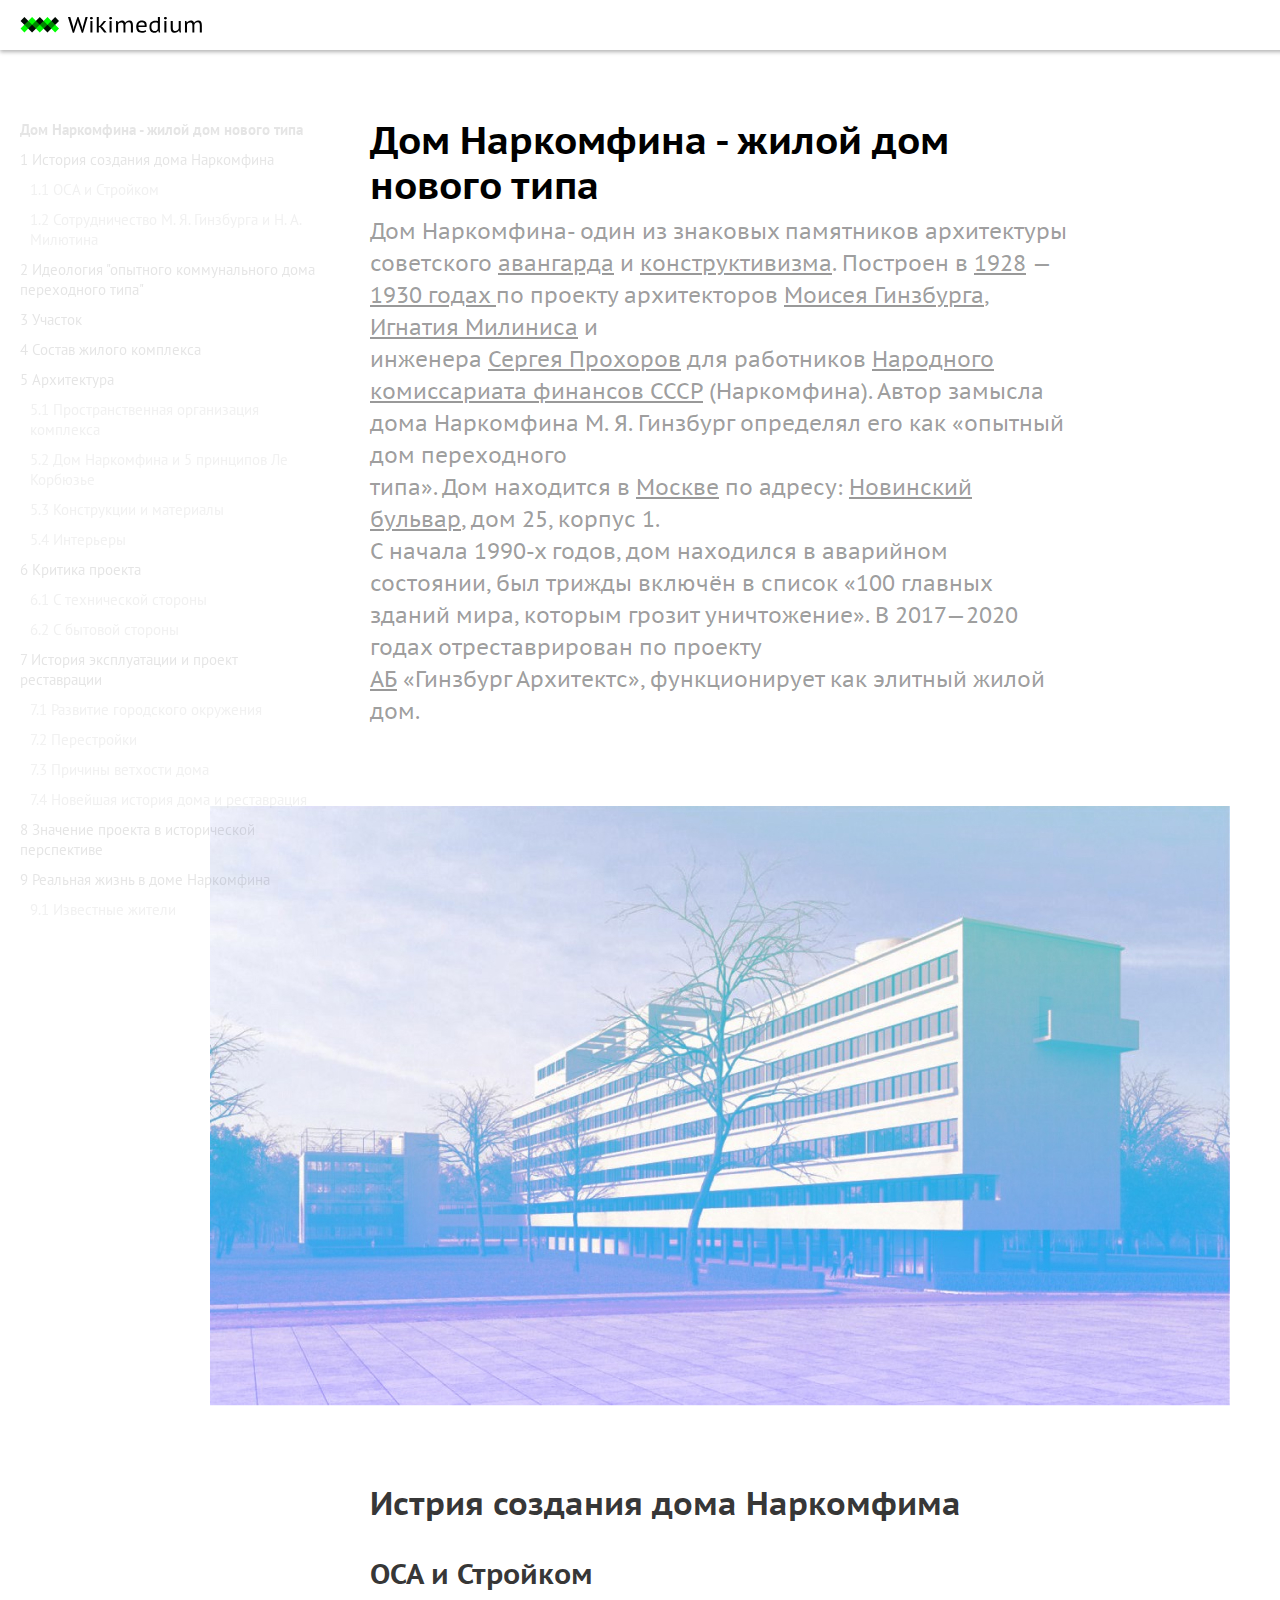
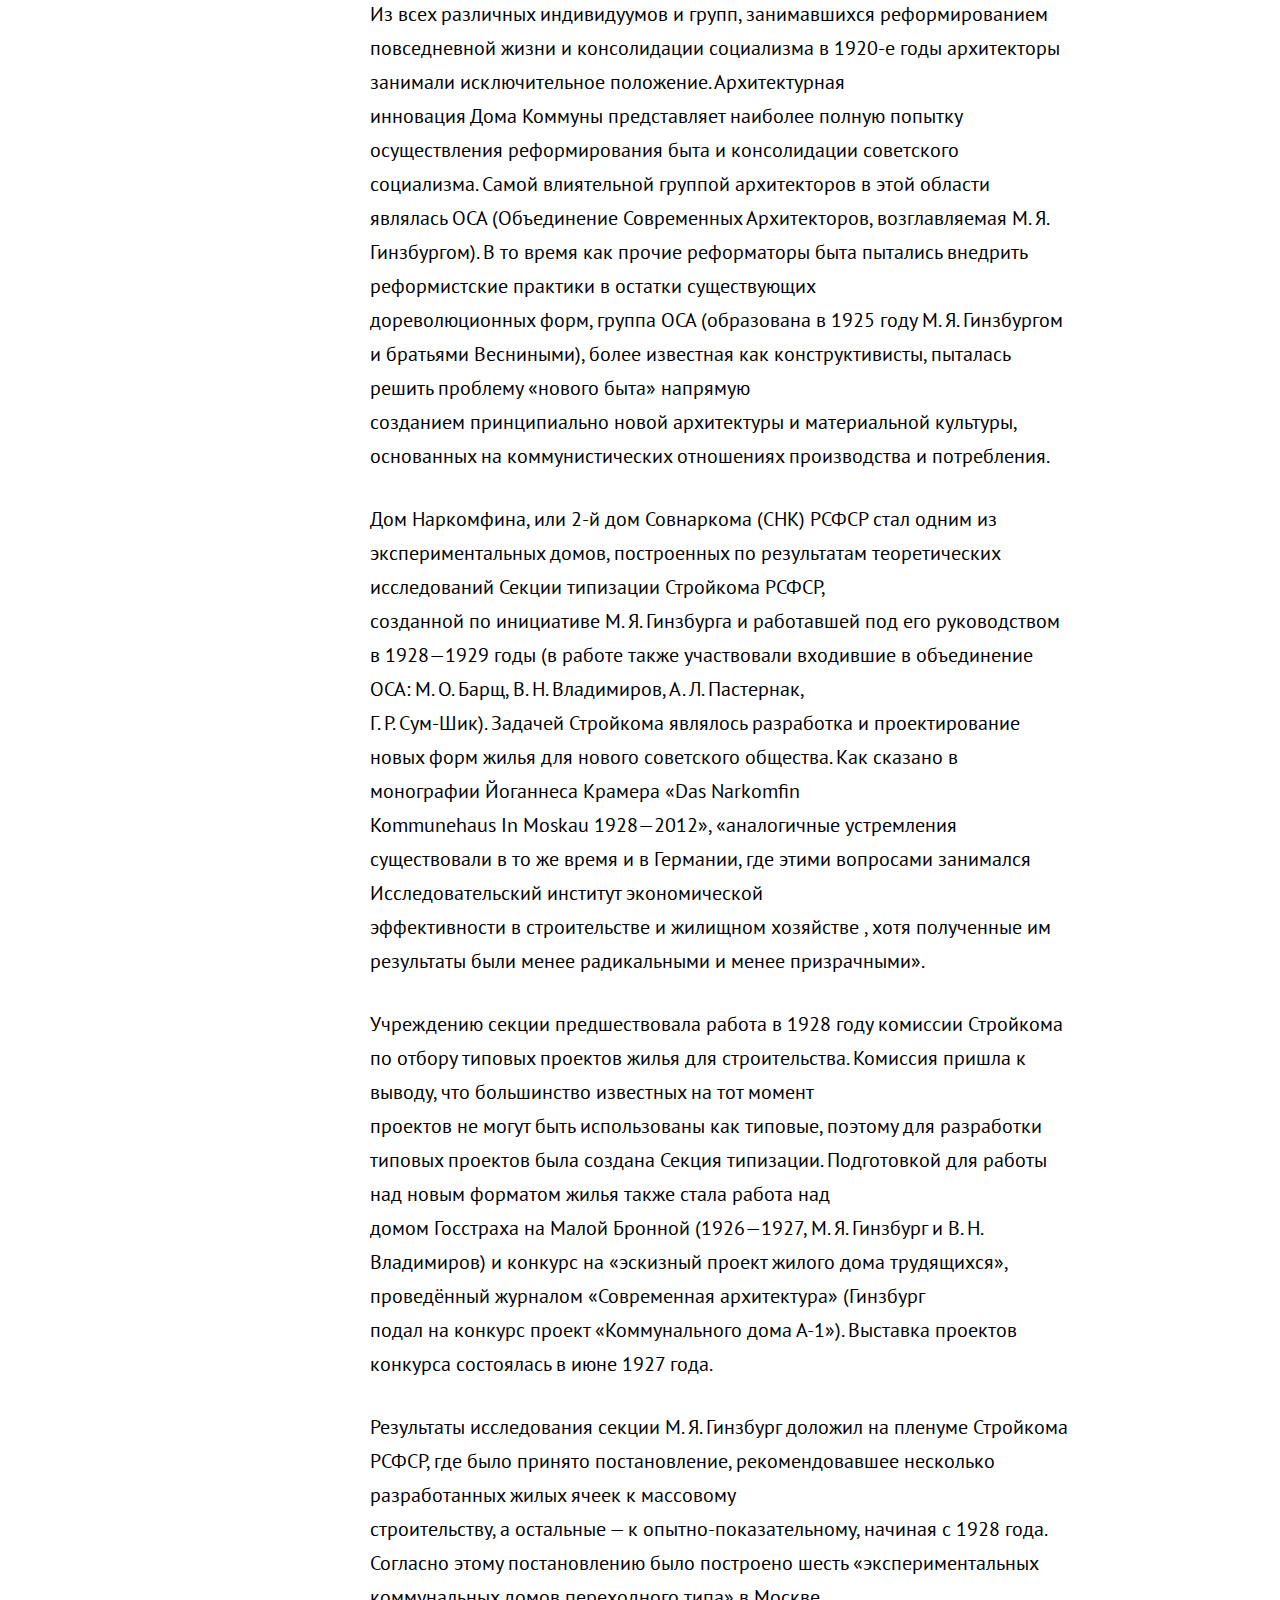
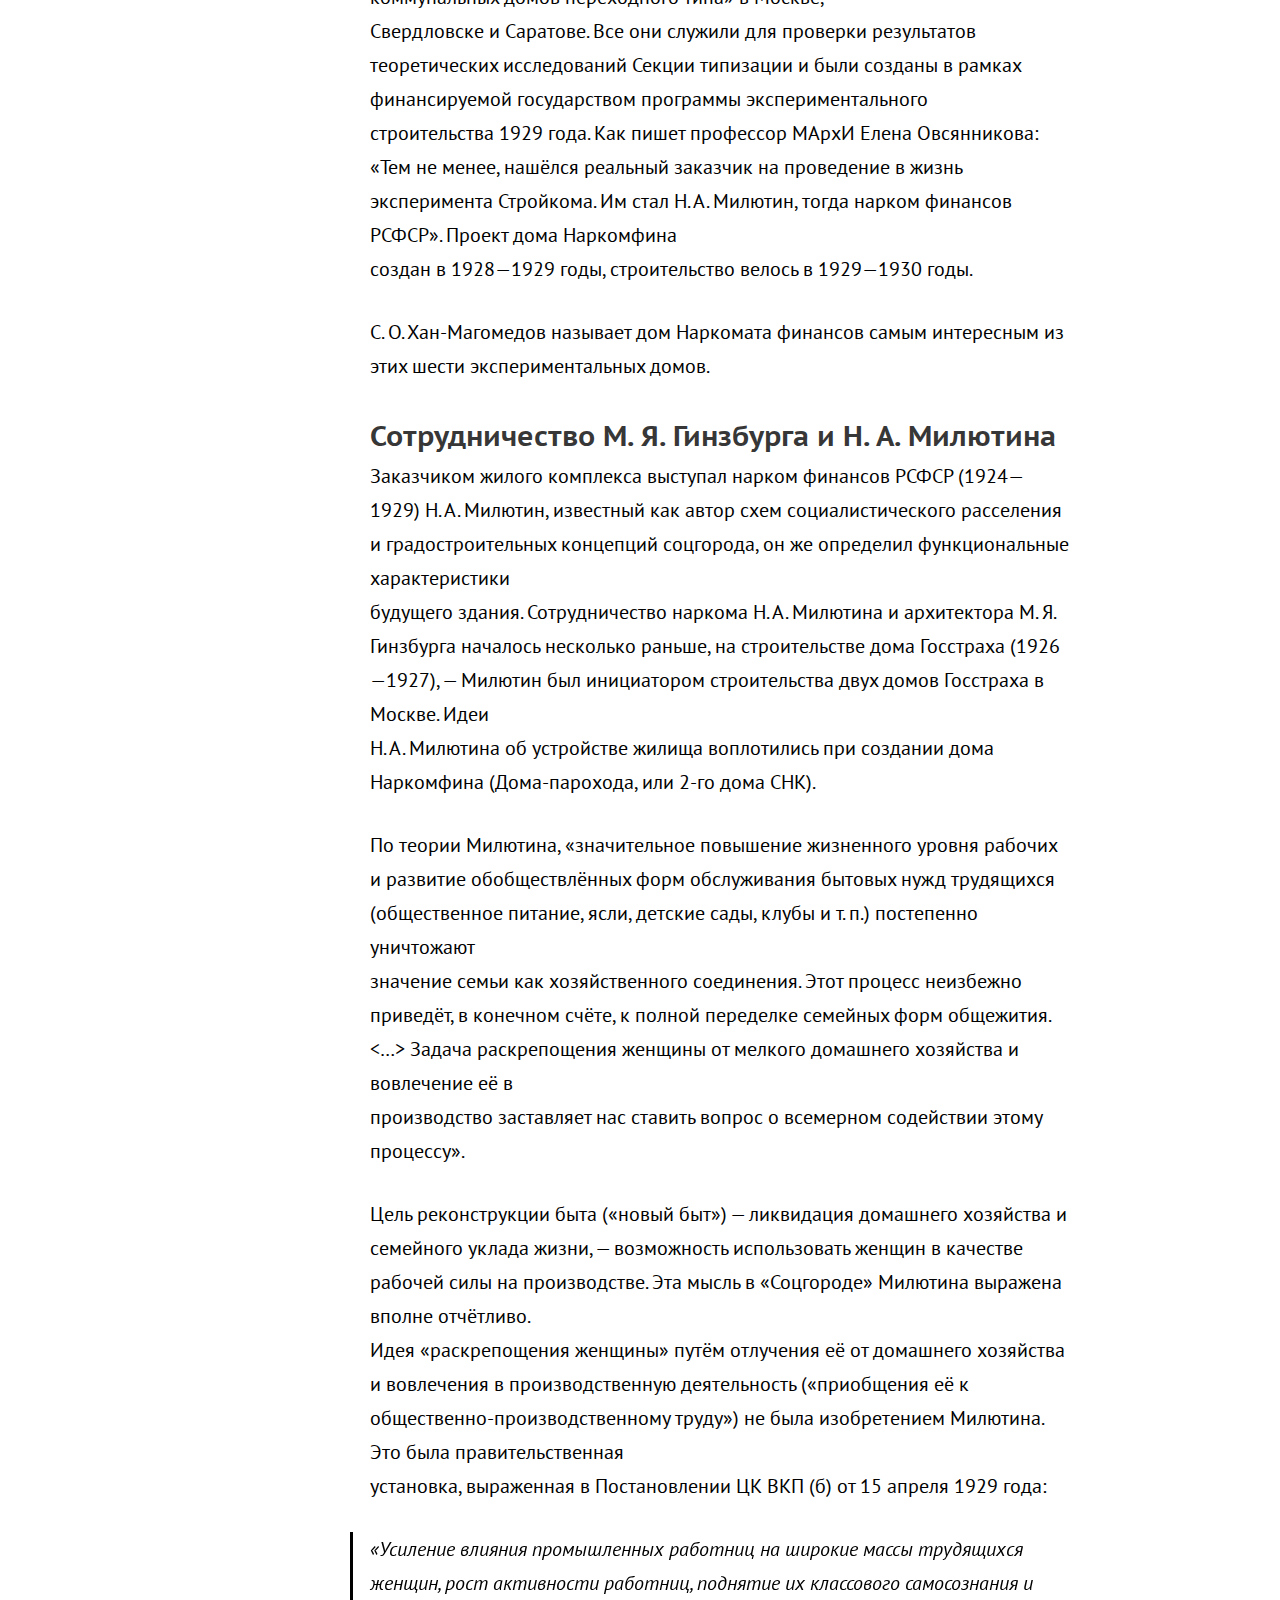
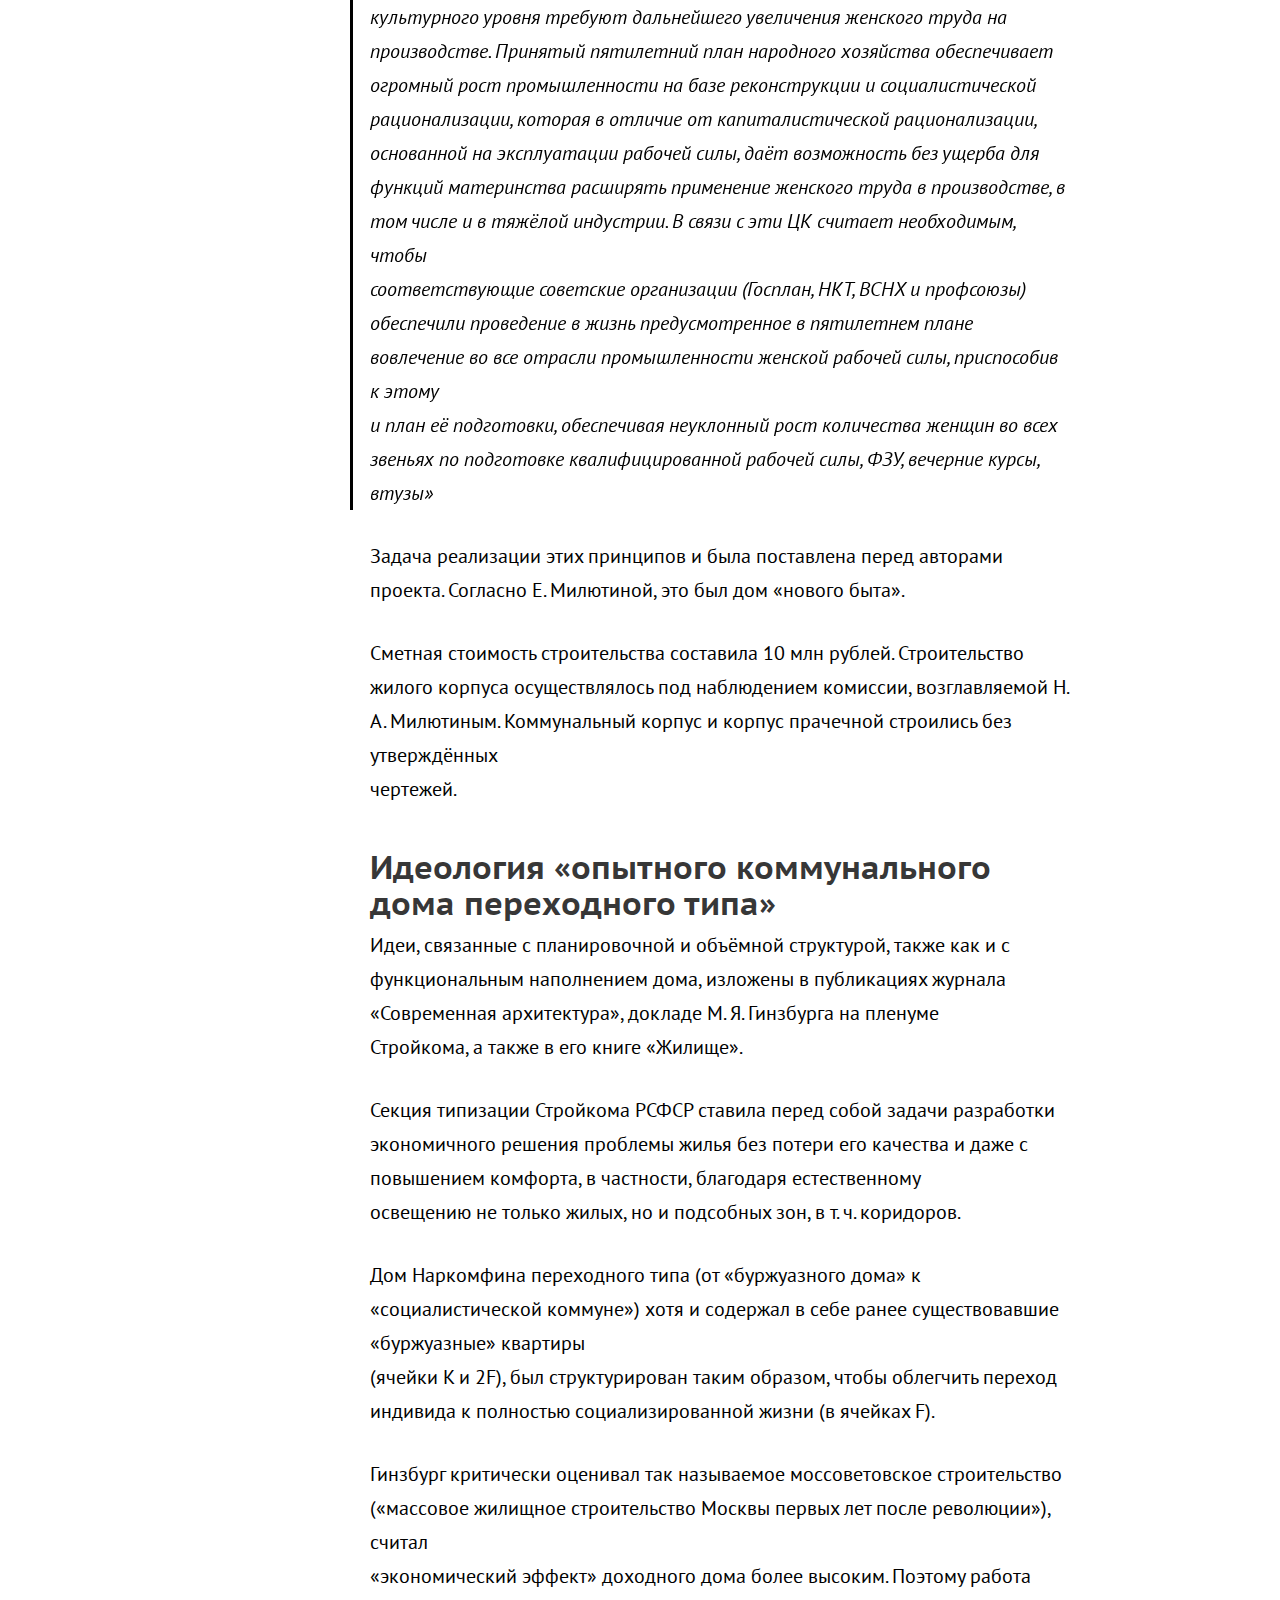
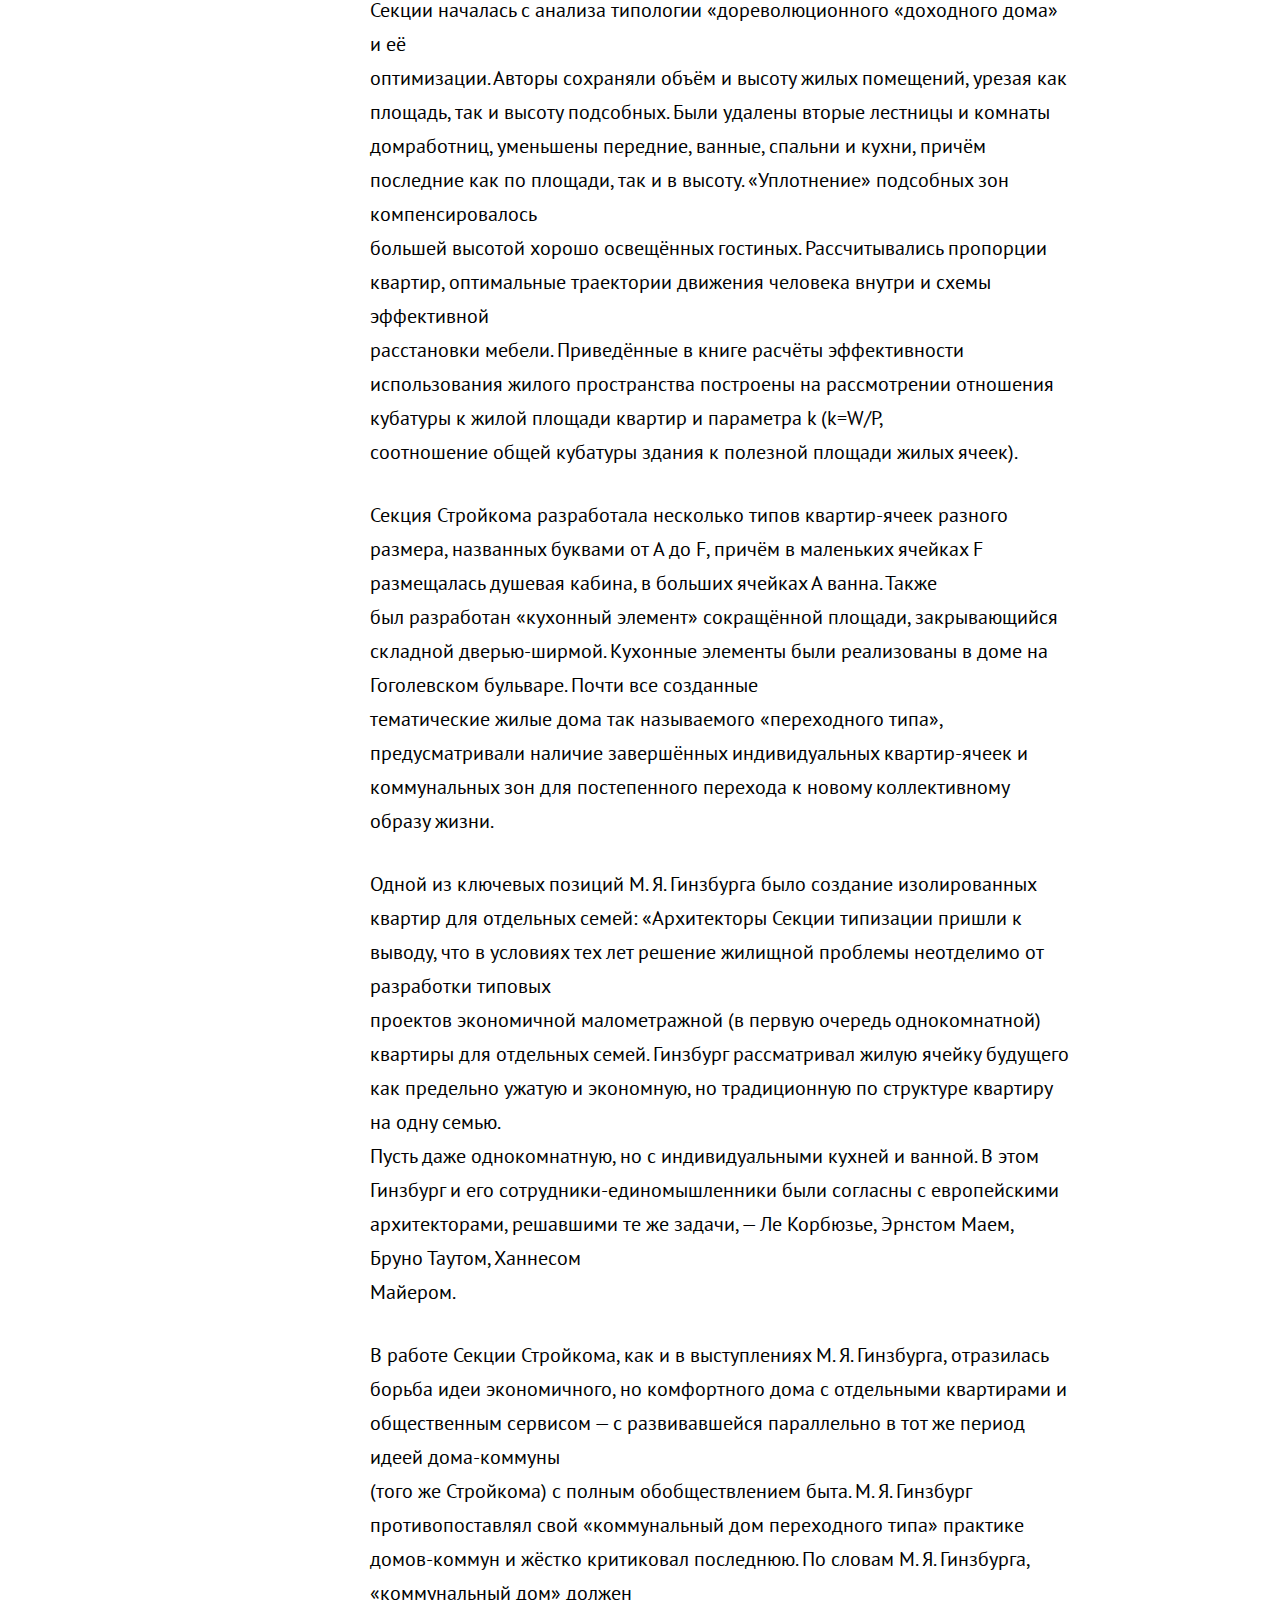
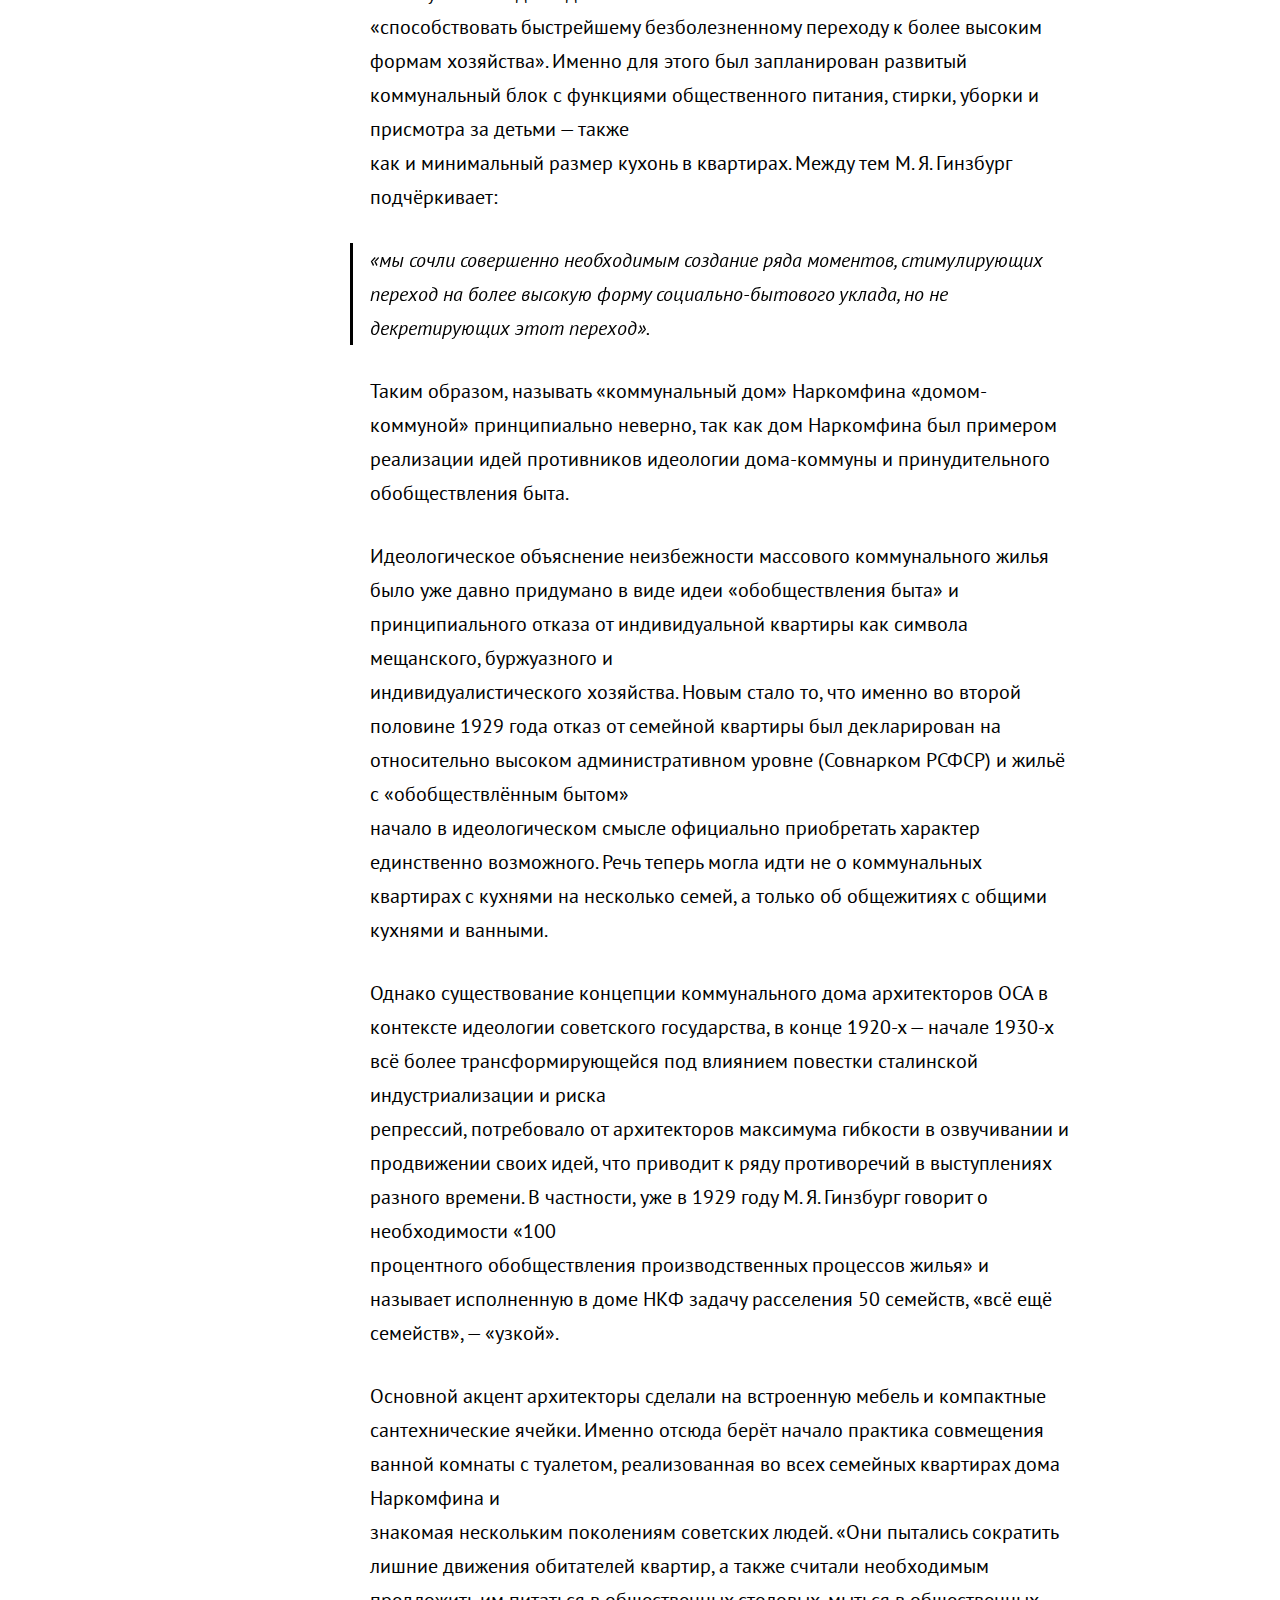
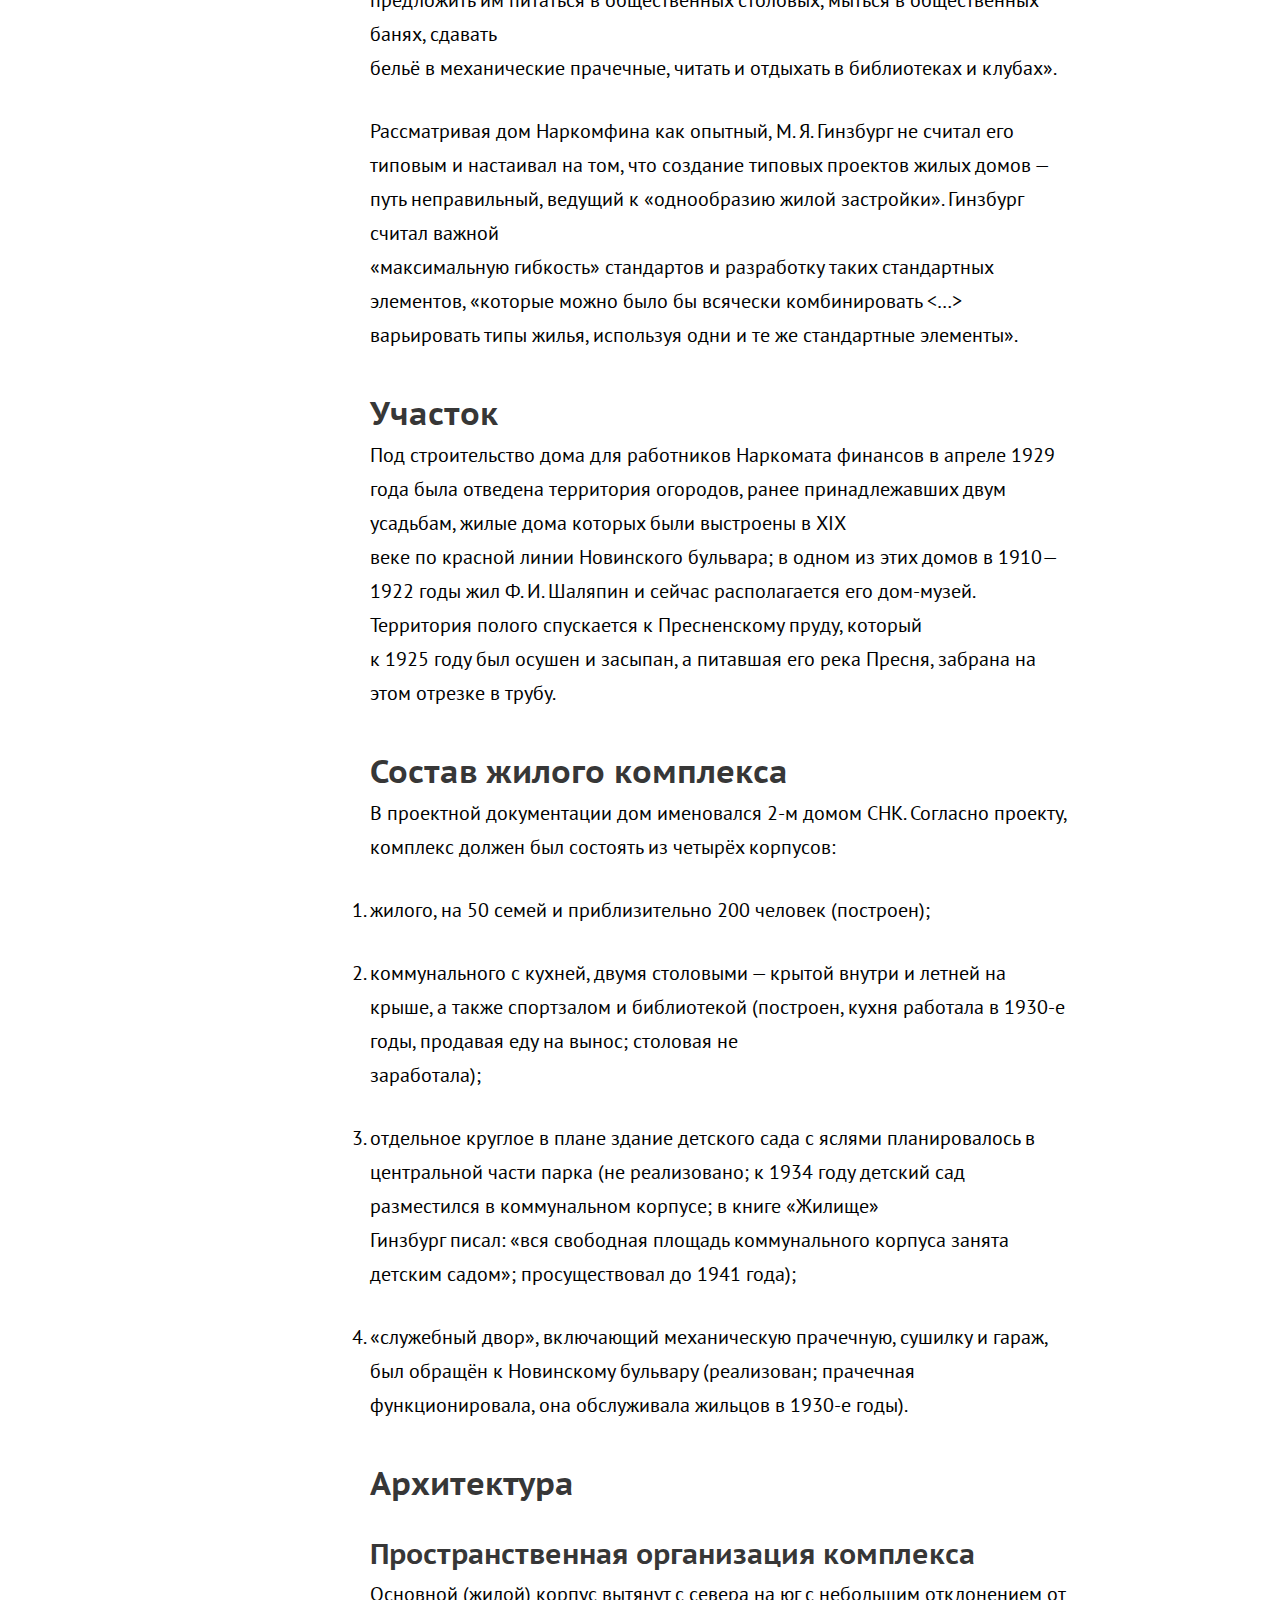
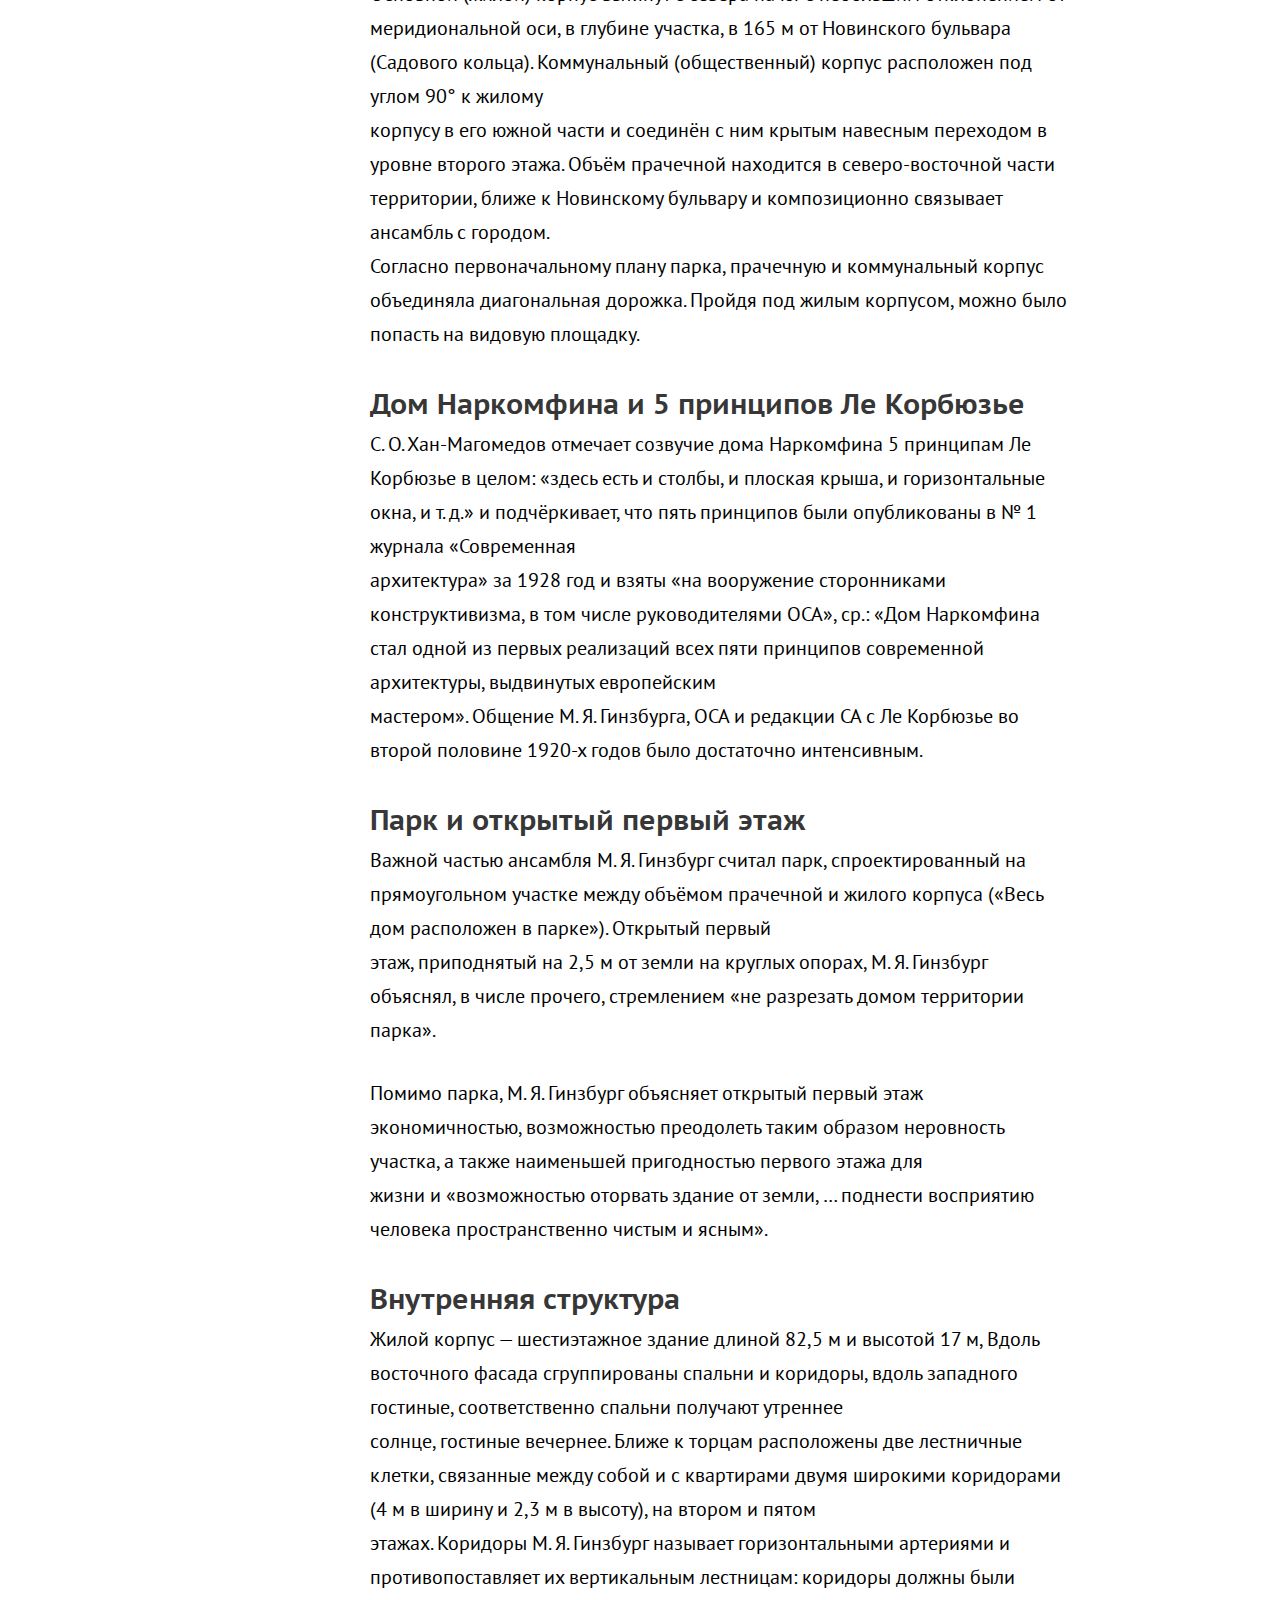
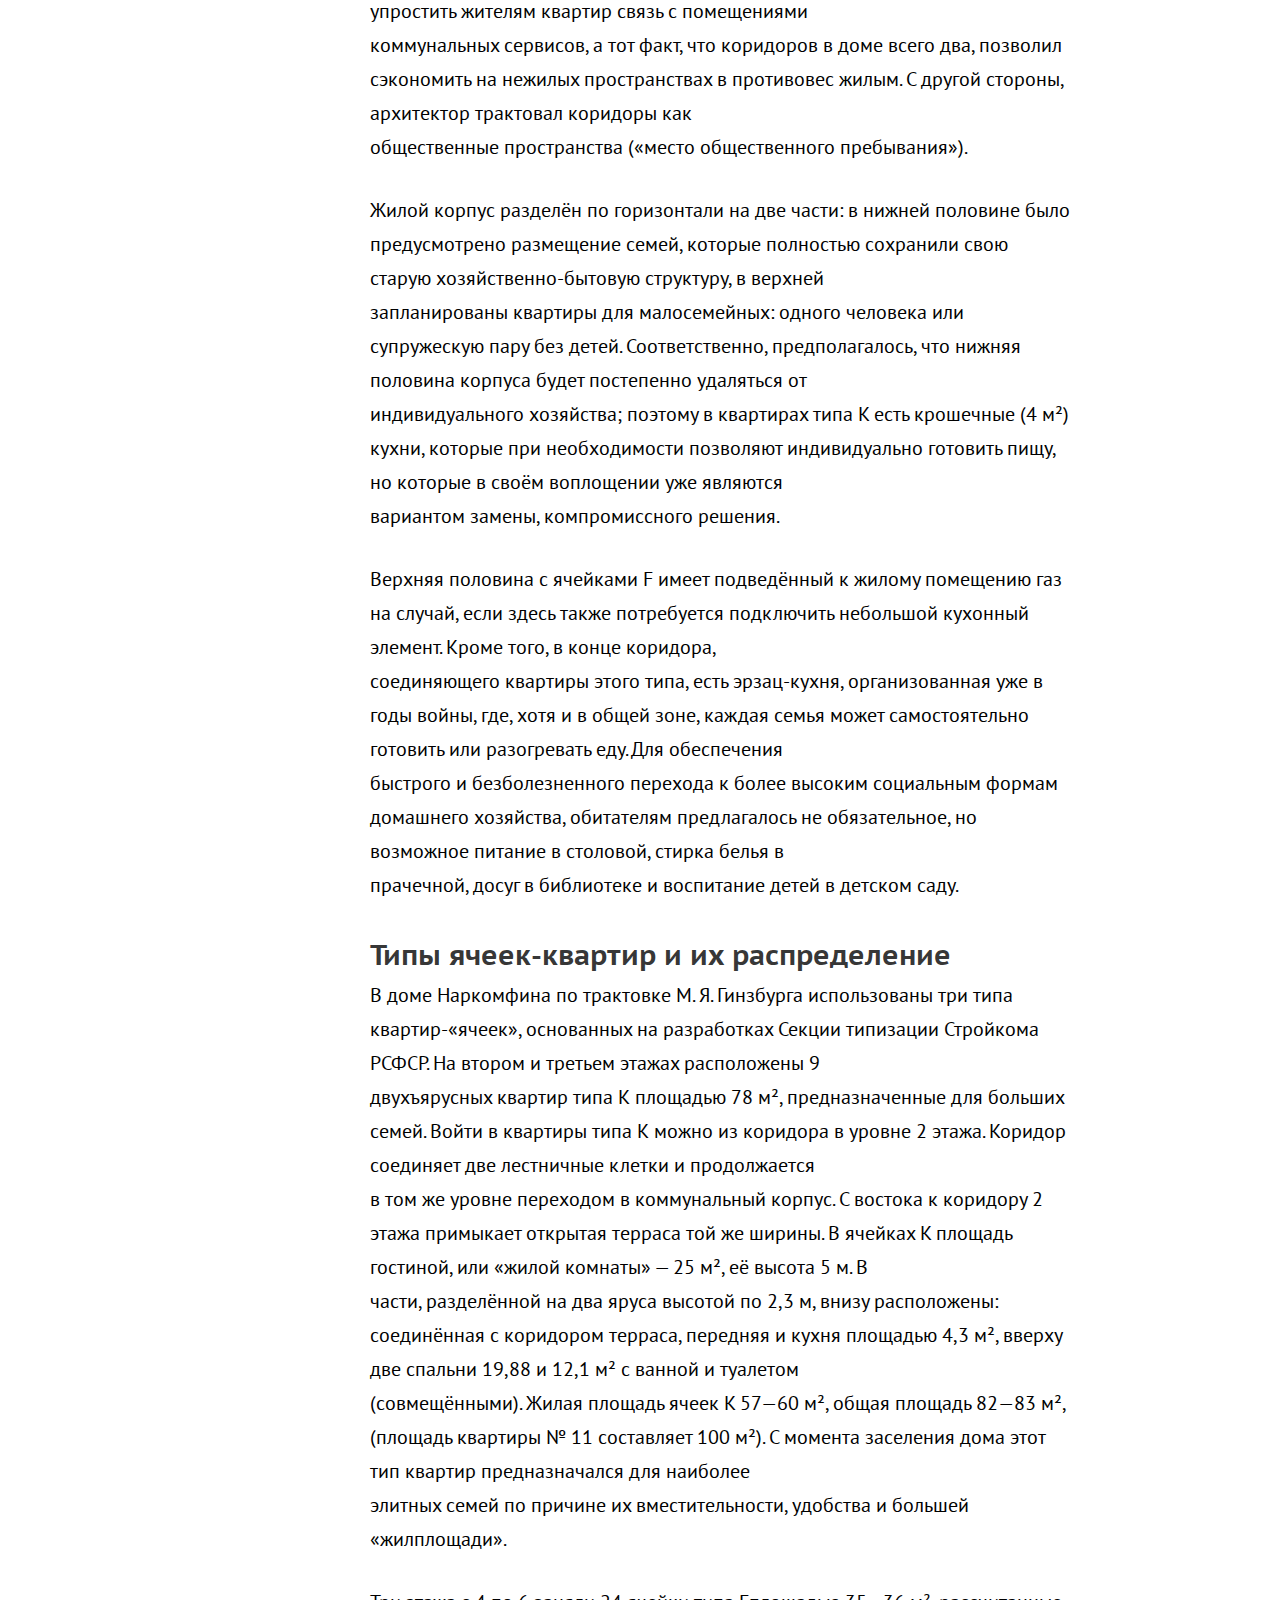
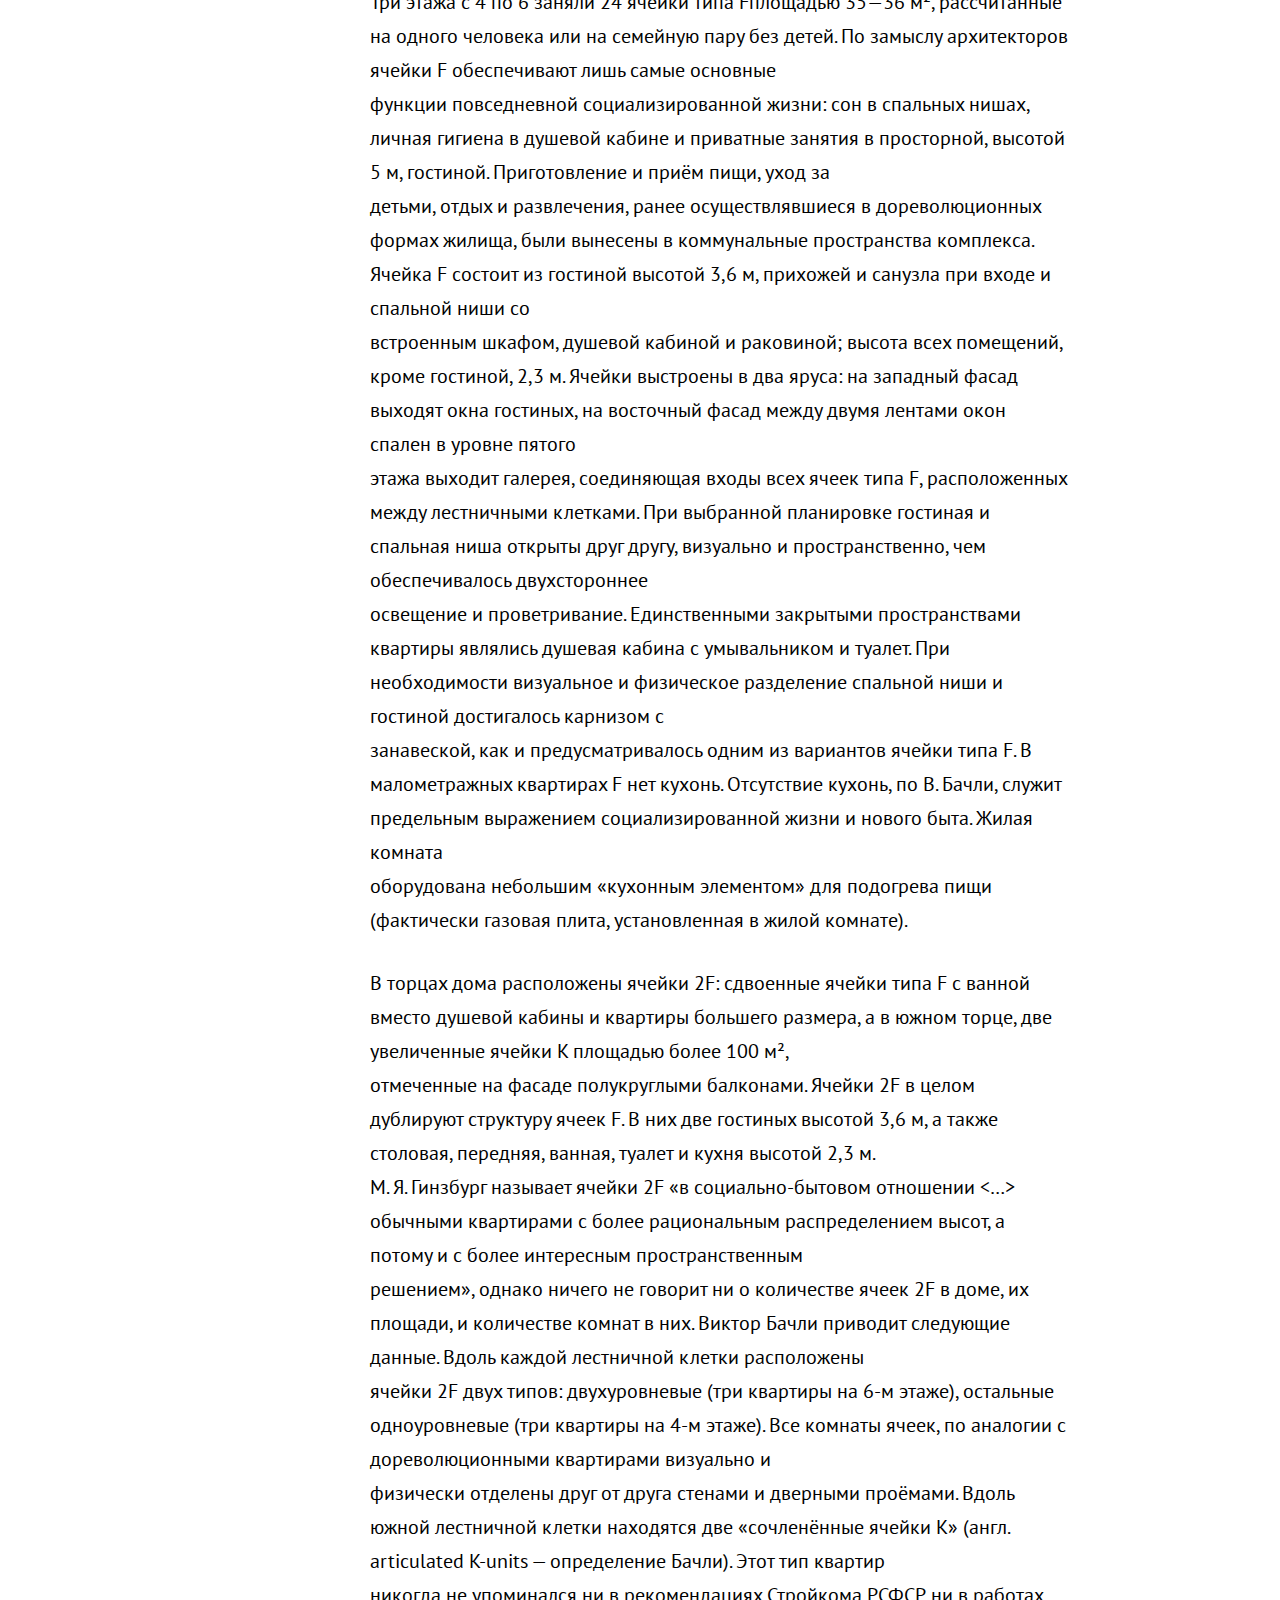
==== commit a1586cbb: "new page" ====
--- a/index.html
+++ b/index.html
@@ -8,69 +8,48 @@
   </head>
   <body>
     <div class="menubar">
-      <img src="images/logo.svg" alt="">
-      <a href="">Text</a>
-      <a href="">Text</a>
+      <a href="index.html"><img src="images/logo.svg" alt=""></a>
+      <a href="about.html">О проекте</a>
     </div>
     <nav class="sidebar">
-      <p>Дом Наркомфина - жилой дом переходного типа</p>
       <ul>
+        <li><a href="#s1">Дом Наркомфина - жилой дом нового типа</a></li>
         <li><a href="#1">1 История создания дома Наркомфина</a></li>
         <ul>
-          <li><a href="#1_1">1.1 ОСА и Стройком</a></li>
-          <li><a href="#1_2">1.2 Сотрудничество М. Я. Гинзбурга и Н. А. Милютина</a></li>
+        <li><a href="#1_1">1.1 ОСА и Стройком</a></li>
+        <li><a href="#1_2">1.2 Сотрудничество М. Я. Гинзбурга и Н. А. Милютина</a></li>
         </ul>
         <li><a href="#2">2 Идеология "опытного коммунального дома переходного типа" </a></li>
         <li><a href="#3">3 Участок</a></li>
         <li><a href="#4">4 Состав жилого комплекса</a></li>
         <li><a href="#5">5 Архитектура</a></li>
         <ul>
-          <li><a href="#5_1">5.1 Пространственная организация комплекса</a></li>
-          <li><a href="#5_2">5.2 Дом Наркомфина и 5 принципов Ле Корбюзье</a></li>
-          <ul>
-            <li><a href="#5_2_1">5.2.1 Парк и открытый первый этаж</a></li>
-            <li><a href="#5_2_2">5.2.2 Внутренняя структура</a></li>
-            <li><a href="#5_2_3">5.2.3 Типы ячеек-квартир и их распределение</a></li>
-            <li><a href="#5_2_4">5.2.4 Архитектура коммунального корпуса</a></li>
-            <li><a href="#5_2_5">5.2.5 Фасады</a></li>
-          </ul>
-          <li><a href="#5_3"> 5.3 Конструкции и материалы</a></li>
-          <ul>
-            <li><a href="#5_3_1">5.3.1 Железобетонный каркас</a></li>
-            <li><a href="#5_3_2">5.3.2 Блоки Прохорова</a></li>
-            <li><a href="#5_3_3">5.3.3 Инженерные коммуникации</a></li>
-            <li><a href="#5_3_4">5.3.4 Внешние стены</a></li>
-            <li><a href="#5_3_5">5.3.5 Другие экспериментальные материалы</a></li>
-            <li><a href="#5_3_6">5.3.6 Цветочницы</a></li>
-            </ul>
-          <li><a href="#5_4">5.4 Интерьеры</a></li>
-            <ul>
-              <li><a href="#5_4_1">5.4.1 Освещение</a></li>
-              <li><a href="#5_4_2">5.4.2 Сдвижные окна</a></li>
-              <li><a href="#5_4_3">5.4.3 Цвет</a></li>
-            </ul>
+        <li><a href="#5_1">5.1 Пространственная организация комплекса</a></li>
+        <li><a href="#5_2">5.2 Дом Наркомфина и 5 принципов Ле Корбюзье</a></li>
+        <li><a href="#5_3"> 5.3 Конструкции и материалы</a></li>
+        <li><a href="#5_4">5.4 Интерьеры</a></li>
         </ul>
         <li><a href="#6">6 Критика проекта</a></li>
         <ul>
-          <li><a href="#6_1">6.1 С технической стороны</a></li>
-          <li><a href="#6_2">6.2 С бытовой стороны</a></li>
+        <li><a href="#6_1">6.1 С технической стороны</a></li>
+        <li><a href="#6_2">6.2 С бытовой стороны</a></li>
         </ul>
         <li><a href="#7">7 История эксплуатации и проект реставрации</a></li>
         <ul>
-          <li><a href="#7_1">7.1 Развитие городского окружения</a></li>
-          <li><a href="#7_2">7.2 Перестройки</a></li>
-          <li><a href="#7_3">7.3 Причины ветхости дома</a></li>
-          <li><a href="#7_4">7.4 Новейшая история дома и реставрация</a></li>
+        <li><a href="#7_1">7.1 Развитие городского окружения</a></li>
+        <li><a href="#7_2">7.2 Перестройки</a></li>
+        <li><a href="#7_3">7.3 Причины ветхости дома</a></li>
+        <li><a href="#7_4">7.4 Новейшая история дома и реставрация</a></li>
         </ul>
         <li><a href="#8">8 Значение проекта в исторической перспективе</a></li>
         <li><a href="#9">9 Реальная жизнь в доме Наркомфина</a></li>
         <ul>
-          <li><a href="#9_1">9.1 Известные жители</a></li>
+        <li><a href="#9_1">9.1 Известные жители</a></li>
         </ul>
       </ul>
     </nav>
     <article>
-          <h1>Дом Наркомфина - жилой дом
+          <h1 id="s1">Дом Наркомфина - жилой дом
             <br> нового типа
           </h1>
           <p> <strong>Дом Наркомфина</strong>- один из знаковых памятников архитектуры советского
@@ -80,7 +59,7 @@
             <br>С начала 1990-х годов, дом находился в аварийном состоянии, был трижды включён в список «100 главных зданий мира, которым грозит уничтожение». В 2017—2020 годах отреставрирован по проекту
             <br> <a href="https://ru.wikipedia.org/wiki/%D0%90%D1%80%D1%85%D0%B8%D1%82%D0%B5%D0%BA%D1%82%D1%83%D1%80%D0%BD%D0%BE%D0%B5_%D0%B1%D1%8E%D1%80%D0%BE">АБ</a> «Гинзбург Архитектс», функционирует как элитный жилой дом.
           </p>
-
+           <img src="images/narkomfin.jpg" alt="">
           <h2 id="1">Истрия создания дома Наркомфима</h2>
           <h3 id="1_1"><strong>ОСА и Стройком</strong></h3>
           <p>Из всех различных индивидуумов и групп, занимавшихся реформированием повседневной жизни и консолидации социализма в 1920-е годы архитекторы занимали исключительное положение. Архитектурная
@@ -129,7 +108,7 @@
           <p>Задача реализации этих принципов и была поставлена перед авторами проекта. Согласно Е. Милютиной, это был дом «нового быта».</p>
           <p>Сметная стоимость строительства составила 10 млн рублей. Строительство жилого корпуса осуществлялось под наблюдением комиссии, возглавляемой Н. А. Милютиным. Коммунальный корпус и корпус прачечной строились без утверждённых
               <br> чертежей.</p>
-         <h2 id="d2">Идеология «опытного коммунального дома переходного типа»</h2>
+         <h2 id="2">Идеология «опытного коммунального дома переходного типа»</h2>
           <p>Идеи, связанные с планировочной и объёмной структурой, также как и с функциональным наполнением дома, изложены в публикациях журнала «Современная архитектура», докладе М. Я. Гинзбурга на пленуме
               <br> Стройкома, а также в его книге «Жилище».
           </p>
@@ -209,14 +188,14 @@
               <br> архитектура» за 1928 год и взяты «на вооружение сторонниками конструктивизма, в том числе руководителями ОСА», ср.: «Дом Наркомфина стал одной из первых реализаций всех пяти принципов современной архитектуры, выдвинутых европейским
               <br> мастером». Общение М. Я. Гинзбурга, ОСА и редакции СА с Ле Корбюзье во второй половине 1920-х годов было достаточно интенсивным.
           </p>
-          <h3 id="5_2_1">Парк и открытый первый этаж</h3>
+          <h3>Парк и открытый первый этаж</h3>
           <p>Важной частью ансамбля М. Я. Гинзбург считал парк, спроектированный на прямоугольном участке между объёмом прачечной и жилого корпуса («Весь дом расположен в парке»). Открытый первый
               <br> этаж, приподнятый на 2,5 м от земли на круглых опорах, М. Я. Гинзбург объяснял, в числе прочего, стремлением «не разрезать домом территории парка».
           </p>
           <p>Помимо парка, М. Я. Гинзбург объясняет открытый первый этаж экономичностью, возможностью преодолеть таким образом неровность участка, а также наименьшей пригодностью первого этажа для
               <br> жизни и «возможностью оторвать здание от земли, … поднести восприятию человека пространственно чистым и ясным».
           </p>
-          <h3 id="5_2_2">Внутренняя структура</h3>
+          <h3>Внутренняя структура</h3>
           <p>Жилой корпус — шестиэтажное здание длиной 82,5 м и высотой 17 м, Вдоль восточного фасада сгруппированы спальни и коридоры, вдоль западного гостиные, соответственно спальни получают утреннее
               <br>солнце, гостиные вечернее. Ближе к торцам расположены две лестничные клетки, связанные между собой и с квартирами двумя широкими коридорами (4 м в ширину и 2,3 м в высоту), на втором и пятом
               <br>этажах. Коридоры М. Я. Гинзбург называет горизонтальными артериями и противопоставляет их вертикальным лестницам: коридоры должны были упростить жителям квартир связь с помещениями
@@ -233,7 +212,7 @@
               <br> быстрого и безболезненного перехода к более высоким социальным формам домашнего хозяйства, обитателям предлагалось не обязательное, но возможное питание в столовой, стирка белья в
               <br>прачечной, досуг в библиотеке и воспитание детей в детском саду.
           </p>
-          <h3 id="5_2_3">Типы ячеек-квартир и их распределение</h3>
+          <h3>Типы ячеек-квартир и их распределение</h3>
           <p>В доме Наркомфина по трактовке М. Я. Гинзбурга использованы три типа квартир-«ячеек», основанных на разработках Секции типизации Стройкома РСФСР. На втором и третьем этажах расположены 9
               <br> двухъярусных квартир <strong>типа К</strong> площадью 78 м², предназначенные для больших семей. Войти в квартиры типа К можно из коридора в уровне 2 этажа. Коридор соединяет две лестничные клетки и продолжается
               <br> в том же уровне переходом в коммунальный корпус. С востока к коридору 2 этажа примыкает открытая терраса той же ширины. В <strong>ячейках K </strong>площадь гостиной, или «жилой комнаты» — 25 м², её высота 5 м. В
@@ -280,13 +259,13 @@
               <br>скомпонованы и оборудованы совершенно различно, но и спроектированы для совершенно различных групп пользователей так, что в целом возникла своего рода энциклопедия нового жилья с четырьмя принципиально различными типами квартир,
               <br> каждая из которых, в свою очередь, имеет собственные варианты исполнения»</em>.
           </p>
-          <h3 id="5_2_4">Архитектура коммунального корпуса</h3>
+          <h3>Архитектура коммунального корпуса</h3>
           <p>«Обобществлённый», или коммунальный, корпус состоит из объёма лестницы — лаконичного белого параллелепипеда, в западной части, и расположенного за ним основного функционального объёма. В уровне второго этажа к лестнице примыкает
               <br> навесной переход к жилому корпусу; лестничный объём в своей верхней части выше основного, поскольку кровля решена как эксплуатируемая и лестница обеспечивает выход на неё. Лестница освещена вертикальным окном в её южной стене.
               <br> Внутреннее пространство основного объёма разделено по высоте на 2 яруса высотой 4,9 и 5,1 м, северный фасад на всю высоту закрыт сплошным витражом, причём контур остекления вынесен вперёд и межярусное перекрытие к стеклу не примыкает.
               <br> Южная часть коммунального корпуса, приблизительно на треть его глубины разделена на 4 яруса, причём 2 и 4 этажи выходят в примыкающие к ним двухсветные пространства северной части как балконы.
             </p>
-          <h3 id="5_2_5">Фасады</h3>
+          <h3>Фасады</h3>
           <p>Лаконичные фасады сочетают белый цвет стен, большие плоскости остекления и открытые в некоторых частях для обозрения круглые колонны чёрного цвета. Фасады отражают внутреннюю структуру
               <br> дома. На восточном фасаде окна спален, коридора 5 этажа и углубление террасы 2 этажа складываются в горизонтальные ленты. В основании каждой ленты остекления расположены вынесенные вперёд
               <br> протяжённые «полочки» подставок для цветов с тонкими прорезями водостоков.
@@ -305,7 +284,7 @@
               <br> заполнением из пустотелых бетонитовых камней. Жилой корпус на три блока двумя деформационными швами. Монолитные ленточные фундаменты имеют различную глубину заложения в зависимости от
               <br>состояния грунтов на конкретных участках.
           </p>
-          <h3 id="5_3_1">Железобетонный каркас</h3>
+          <h3>Железобетонный каркас</h3>
           <p>Несущая конструкция всех корпусов — железобетонный каркас.</p>
               <blockquote cite="http://">
                 <em>«Статическую нагрузку несут круглые железобетонные столбы с арматурой Консидера. В поперечном направлении расстояние между осями 3,50 и 4,50 м. В продольном направлении
@@ -317,7 +296,7 @@
           <p>Как следует из иллюстраций, приведённых в книге Е. Овсянниковой и Е. Милютиной «Жилой комплекс «Дом Наркомфина», выполненных в 2007 году, когда штукатурка стен повсеместно обвалилась, материалом стен главного фасада являлись шлаковые
               <br> блоки, а торцевые поверхности дома выполнены из обожжённого кирпича.
           </p>
-          <h3 id="5_3_2">Блоки Прохорова</h3>
+          <h3>Блоки Прохорова</h3>
           <p>Важным нововведением С. Л. Прохорова стало использование блоков «холодного» бетонитового камня с двумя крупными отверстиями: для междуэтажных перекрытий и внутри вертикальных стен между квартирами и в ограждении лестничных клеток.
               <br> Пустоты блоков использовали для прокладки канализационных, водосточных и вентиляционных каналов, размещённых внутри здания.
           </p>
@@ -329,18 +308,18 @@
               <br>шириной 10—15 см; между ними с помощью досок специальной опалубки (без гвоздей) укладывали бетонитовые блоки с отверстиями внутри. Перекрытие получалось прочным и лёгким. Такая технология позволяла экономить до 20 процентов бетона по
               <br> сравнению с монолитной железобетонной плитой.
           </p>
-          <h3 id="5_3_3">Инженерные коммуникации</h3>
+          <h3>Инженерные коммуникации</h3>
           <p>Блоки Прохорова позволили спрятать каналы канализации и водоснабжения и вентиляции в стены и перекрытия, освободив пространство квартир (поверху была проложена только электропроводка). Часть чугунных канализационных труб была
               <br> проложена в составе перекрытий, в местах стыковки больших и малых квартир-«ячеек» для прокладки канализации использовались сдвоенные балки. Поскольку трубы заливали бетоном вместе с блоками и с арматурой, это повлекло отложенные
               <br> проблемы с доступом к ним для ремонта во время эксплуатации, который по этой причине не осуществлялся, протечкам и последующей необходимости в разборке и замене части стен во время реставрации.
           </p>
-          <h3 id="5_3_4">Внешние стены</h3>
+          <h3>Внешние стены</h3>
           <p>Каркас колонн позволил снять конструктивную нагрузку с внешних стен, сделав их самонесущими, и позволил использовать ленточные окна, отказавшись от вертикальных простенков. Внешние стены дома сложены из бетонных «камней» типа
               <br> «Крестьянин», со щелевидными пустотами внутри. Данный материал напоминает поризованные керамические блоки-«камни», широко используемые в современном строительстве. Блоки «Крестьянин», использованные в доме Наркомфина, находят
               <br> аналогии в современной строительной продукции, по размерам и другим параметрам. В составе внешних стен блоки укладывали вперевязку в три слоя: целый блок, теплоизоляционный слой шлака, и полблока. Стена получалась тонкой, 36 см, лёгкой и
               <br> тёплой. С. Л. Прохоров подчёркивал, что такая конструкция стены позволяет экономить до 25 % бетона, а её теплоизоляционный эффект лучше, чем у кирпичной стены в 2,5 кирпича.
           </p>
-          <h3 id="5_3_5">Другие экспериментальные материалы</h3>
+          <h3>Другие экспериментальные материалы</h3>
           <p>Камышит и соломит, материалы, нередко упоминаемые в связи с Домом Наркомфина и строительством периода авангарда в целом, представляют собой теплоизоляционные материалы — аналог современной минеральной ваты органического
               <br> происхождения, — из сухой травы или соломы. В доме Наркомфина камышит и соломит были использованы в небольшом количестве, преимущественно для теплоизоляции мест, в которых балки основного каркаса выходят на внешний контур, ради того,
               <br> чтобы избежать возникновения «мостиков холода».
@@ -356,22 +335,22 @@
           </p>
           <p>Технологические решения кровли с теплоизоляцией «торфоплитами» из прессованного торфа и гидроизоляцией битумом следовали схеме, разработанной ведущим германским специалистом по плоским крышам Эрнстом Маем.
           </p>
-          <h3 id="5_3_6">Цветочницы</h3>
+          <h3>Цветочницы</h3>
           <p>На восточном фасаде авторы предусмотрели цветочницы, установленные снаружи на консолях, арматура которых была закреплена при строительстве в теле внешних стен вплоть до их внутренней стороны. Согласно замыслу, землю насыпали прямо в
               <br>цветочницы, а вода полива отводилась через щели на их внешней стороне. Пунктир щелей хорошо виден на старых фотографиях и прочитывается как часть архитектурного решения «ленточного» фасада.
           </p>
           <h3 id="5_4">Интерьеры</h3>
-          <h3 id="5_4_1">Освещение</h3>
+          <h3>Освещение</h3>
           <p>Архитекторы дома Наркомфина уделяли большое внимание освещённости внутренних пространств. «Лучшей системой», зрительно расширяющей пространство, М. Я. Гинзбург называет «горизонтальную световую ленту, подтянутую к потолку». При этом
               <br> по словам архитектора «горизонтальная лента даёт значительно более равномерную освещённость». Расчёты коснулись и оптимальных отрезков стены выше и ниже окна: в обоих случаях оптимальной названа высота простенка 1 м сверху или снизу.
               <br> Идеальным же решением признано сплошное остекление, апробированное в доме Наркомфина на примере витража коммунального корпуса.
           </p>
-          <h3 id="5_4_2">Сдвижные окна</h3>
+          <h3>Сдвижные окна</h3>
           <p>Одно из нововведений дома Наркомфина окна, скользящие по направляющим, сходные с изобретёнными Ле Корбюзье и Пьером Жаннере. Они были «доработаны» с учётом российского климата. Ленточные окна включали два элемента: подвижные и
               <br>неподвижные. Неподвижные с железобетонными рамами, подвижные — с дубовыми, скользящими на роликах по направляющему рельсу и прижимающимися к бетону рукояткой с эксцентриком. Места прижима в окне с деревянной рамой были обиты
               <br> брезентом и войлоком.
           </p>
-          <h3 id="5_4_3">Цвет</h3>
+          <h3>Цвет</h3>
           <p>Эксперименты с цветом в доме Наркомфина стали продолжением опытов, начатых М. Я. Гинзбургом в архитектурной комнате бывшего МВТУ (ныне МГТУ им. Н. Э. Баумана) и признанных автором не очень удачными: «длительное пребывание в этой
               <br>комнате утомляло». Работой по подбору цветовых решений квартир дома Наркомфина руководил художник из Баухауса профессор Хиннерк Шепер. Стены в квартирах не оклеивали обоями, а гладко окрашивали — тёплые гаммы колеров для одних
               <br>квартир и холодные для других. В квартирах тёплой гаммы для потолка была выбрана светлая охра, для стен лимонно-жёлтый. В холодной гамме для потолка использовали голубой оттенок брауншвейг, стены же были голубоватого и зеленоватого
@@ -664,7 +643,7 @@
             $(this).on('click', function(e) {
               e.preventDefault();
               var scrollTo = $(this).attr('href');
-              var whitespace = scrollTo == '#s1' ? 70 : 30;
+              var whitespace = scrollTo == '#s1' ? 110 : 30;
               $('html,body').animate({
                 scrollTop: $(scrollTo).offset().top - whitespace
               }, 1000);
--- a/stylesheets/style.css
+++ b/stylesheets/style.css
@@ -4,3 +4,4 @@
 @import 'sidebar.css';
 @import 'content.css';
 @import 'menubar.css';
+@import 'about.css';
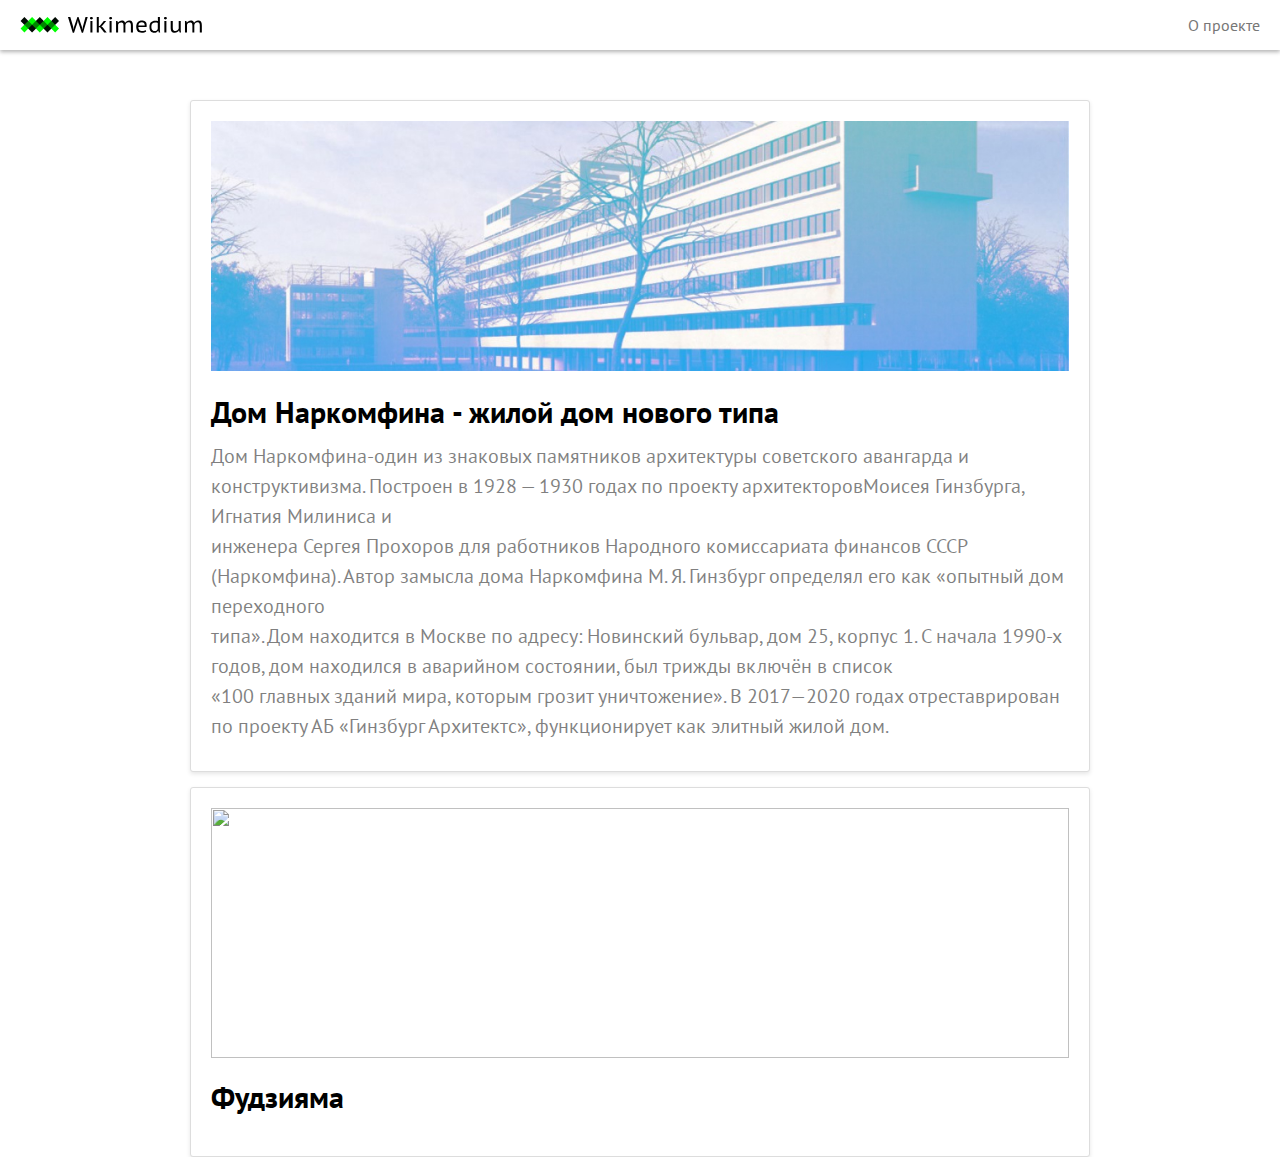
==== commit cd1a37ff: "js" ====
--- a/index.html
+++ b/index.html
@@ -2,654 +2,41 @@
 <html lang="en" dir="ltr">
   <head>
     <meta charset="utf-8">
-    <title>Дом Наркомфина</title>
+    <meta name="viewport" content="width=device-width">
+    <title>Главная</title>
+    <link rel="icon" type="image/x-icon" href="images/favicon.ico" />
+    <link rel="icon" type="image/png" href="images/favicon.png" />
     <link rel="stylesheet" href="stylesheets/style.css">
-    <script src="javascripts/jquery-3.6.1.js" charset="utf-8"></script>
+    <meta property="og:type" content="article">
+    <meta property="og:url" content="liubidashu.github.io">
+    <meta property="og:title" content="wikimedium">
+    <meta property="og:description" content="Проект для изучения основ веб-вёрстки">
+    <meta property="og:image" content="{image_url}">
   </head>
   <body>
+    <!-- верхнее меню -->
     <div class="menubar">
       <a href="index.html"><img src="images/logo.svg" alt=""></a>
       <a href="about.html">О проекте</a>
     </div>
-    <nav class="sidebar">
-      <ul>
-        <li><a href="#s1">Дом Наркомфина - жилой дом нового типа</a></li>
-        <li><a href="#1">1 История создания дома Наркомфина</a></li>
-        <ul>
-        <li><a href="#1_1">1.1 ОСА и Стройком</a></li>
-        <li><a href="#1_2">1.2 Сотрудничество М. Я. Гинзбурга и Н. А. Милютина</a></li>
-        </ul>
-        <li><a href="#2">2 Идеология "опытного коммунального дома переходного типа" </a></li>
-        <li><a href="#3">3 Участок</a></li>
-        <li><a href="#4">4 Состав жилого комплекса</a></li>
-        <li><a href="#5">5 Архитектура</a></li>
-        <ul>
-        <li><a href="#5_1">5.1 Пространственная организация комплекса</a></li>
-        <li><a href="#5_2">5.2 Дом Наркомфина и 5 принципов Ле Корбюзье</a></li>
-        <li><a href="#5_3"> 5.3 Конструкции и материалы</a></li>
-        <li><a href="#5_4">5.4 Интерьеры</a></li>
-        </ul>
-        <li><a href="#6">6 Критика проекта</a></li>
-        <ul>
-        <li><a href="#6_1">6.1 С технической стороны</a></li>
-        <li><a href="#6_2">6.2 С бытовой стороны</a></li>
-        </ul>
-        <li><a href="#7">7 История эксплуатации и проект реставрации</a></li>
-        <ul>
-        <li><a href="#7_1">7.1 Развитие городского окружения</a></li>
-        <li><a href="#7_2">7.2 Перестройки</a></li>
-        <li><a href="#7_3">7.3 Причины ветхости дома</a></li>
-        <li><a href="#7_4">7.4 Новейшая история дома и реставрация</a></li>
-        </ul>
-        <li><a href="#8">8 Значение проекта в исторической перспективе</a></li>
-        <li><a href="#9">9 Реальная жизнь в доме Наркомфина</a></li>
-        <ul>
-        <li><a href="#9_1">9.1 Известные жители</a></li>
-        </ul>
-      </ul>
-    </nav>
-    <article>
-          <h1 id="s1">Дом Наркомфина - жилой дом
-            <br> нового типа
-          </h1>
-          <p> <strong>Дом Наркомфина</strong>- один из знаковых памятников архитектуры советского
-            <a href="https://ru.wikipedia.org/wiki/%D0%90%D0%B2%D0%B0%D0%BD%D0%B3%D0%B0%D1%80%D0%B4_(%D0%B8%D1%81%D0%BA%D1%83%D1%81%D1%81%D1%82%D0%B2%D0%BE)">авангарда</a> и <a href="https://ru.wikipedia.org/wiki/%D0%9A%D0%BE%D0%BD%D1%81%D1%82%D1%80%D1%83%D0%BA%D1%82%D0%B8%D0%B2%D0%B8%D0%B7%D0%BC_(%D0%B8%D1%81%D0%BA%D1%83%D1%81%D1%81%D1%82%D0%B2%D0%BE)">конструктивизма</a>. Построен в <a href="https://ru.wikipedia.org/wiki/1928_%D0%B3%D0%BE%D0%B4">1928</a> — <a href="https://ru.wikipedia.org/wiki/1930_%D0%B3%D0%BE%D0%B4">1930 годах </a> по проекту архитекторов <a href="https://ru.wikipedia.org/wiki/%D0%93%D0%B8%D0%BD%D0%B7%D0%B1%D1%83%D1%80%D0%B3,_%D0%9C%D0%BE%D0%B8%D1%81%D0%B5%D0%B9_%D0%AF%D0%BA%D0%BE%D0%B2%D0%BB%D0%B5%D0%B2%D0%B8%D1%87">Моисея Гинзбурга</a>, <a href="https://ru.wikipedia.org/wiki/%D0%9C%D0%B8%D0%BB%D0%B8%D0%BD%D0%B8%D1%81,_%D0%98%D0%B3%D0%BD%D0%B0%D1%82%D0%B8%D0%B9_%D0%A4%D1%80%D0%B0%D0%BD%D1%86%D0%B5%D0%B2%D0%B8%D1%87">Игнатия Милиниса</a> и
-            <br>инженера <a href="https://ru.wikipedia.org/wiki/%D0%9F%D1%80%D0%BE%D1%85%D0%BE%D1%80%D0%BE%D0%B2,_%D0%A1%D0%B5%D1%80%D0%B3%D0%B5%D0%B9_%D0%9B%D1%8C%D0%B2%D0%BE%D0%B2%D0%B8%D1%87">Сергея Прохоров</a> для работников <a href="https://ru.wikipedia.org/wiki/%D0%9D%D0%B0%D1%80%D0%BE%D0%B4%D0%BD%D1%8B%D0%B9_%D0%BA%D0%BE%D0%BC%D0%B8%D1%81%D1%81%D0%B0%D1%80%D0%B8%D0%B0%D1%82_%D1%84%D0%B8%D0%BD%D0%B0%D0%BD%D1%81%D0%BE%D0%B2_%D0%A1%D0%A1%D0%A1%D0%A0">Народного комиссариата финансов СССР</a>  (Наркомфина). Автор замысла дома Наркомфина М. Я. Гинзбург определял его как «опытный дом переходного
-            <br>типа». Дом находится в <a href="https://ru.wikipedia.org/wiki/%D0%9C%D0%BE%D1%81%D0%BA%D0%B2%D0%B0">Москве</a> по адресу: <a href="https://ru.wikipedia.org/wiki/%D0%9D%D0%BE%D0%B2%D0%B8%D0%BD%D1%81%D0%BA%D0%B8%D0%B9_%D0%B1%D1%83%D0%BB%D1%8C%D0%B2%D0%B0%D1%80">Новинский бульвар</a>, дом 25, корпус 1.
-            <br>С начала 1990-х годов, дом находился в аварийном состоянии, был трижды включён в список «100 главных зданий мира, которым грозит уничтожение». В 2017—2020 годах отреставрирован по проекту
-            <br> <a href="https://ru.wikipedia.org/wiki/%D0%90%D1%80%D1%85%D0%B8%D1%82%D0%B5%D0%BA%D1%82%D1%83%D1%80%D0%BD%D0%BE%D0%B5_%D0%B1%D1%8E%D1%80%D0%BE">АБ</a> «Гинзбург Архитектс», функционирует как элитный жилой дом.
-          </p>
-           <img src="images/narkomfin.jpg" alt="">
-          <h2 id="1">Истрия создания дома Наркомфима</h2>
-          <h3 id="1_1"><strong>ОСА и Стройком</strong></h3>
-          <p>Из всех различных индивидуумов и групп, занимавшихся реформированием повседневной жизни и консолидации социализма в 1920-е годы архитекторы занимали исключительное положение. Архитектурная
-              <br> инновация Дома Коммуны представляет наиболее полную попытку осуществления реформирования быта и консолидации советского социализма. Самой влиятельной группой архитекторов в этой области
-              <br> являлась ОСА (Объединение Современных Архитекторов, возглавляемая М. Я. Гинзбургом). В то время как прочие реформаторы быта пытались внедрить реформистские практики в остатки существующих
-              <br>дореволюционных форм, группа ОСА (образована в 1925 году М. Я. Гинзбургом и братьями Весниными), более известная как конструктивисты, пыталась решить проблему «нового быта» напрямую
-              <br> созданием принципиально новой архитектуры и материальной культуры, основанных на коммунистических отношениях производства и потребления.
-          </p>
-          <p>Дом Наркомфина, или 2-й дом Совнаркома (СНК) РСФСР стал одним из экспериментальных домов, построенных по результатам теоретических исследований Секции типизации Стройкома РСФСР,
-              <br>созданной по инициативе М. Я. Гинзбурга и работавшей под его руководством в 1928—1929 годы (в работе также участвовали входившие в объединение ОСА: М. О. Барщ, В. Н. Владимиров, А. Л. Пастернак,
-              <br> Г. Р. Сум-Шик). Задачей Стройкома являлось разработка и проектирование новых форм жилья для нового советского общества. Как сказано в монографии Йоганнеса Крамера «Das Narkomfin
-              <br> Kommunehaus In Moskau 1928—2012», <em>«аналогичные устремления существовали в то же время и в Германии, где этими вопросами занимался Исследовательский институт экономической
-              <br> эффективности в строительстве и жилищном хозяйстве , хотя полученные им результаты были менее радикальными и менее призрачными».</em>
-          </p>
-          <p>Учреждению секции предшествовала работа в 1928 году комиссии Стройкома по отбору типовых проектов жилья для строительства. Комиссия пришла к выводу, что большинство известных на тот момент
-              <br> проектов не могут быть использованы как типовые, поэтому для разработки типовых проектов была создана Секция типизации. Подготовкой для работы над новым форматом жилья также стала работа над
-              <br>домом Госстраха на Малой Бронной (1926—1927, М. Я. Гинзбург и В. Н. Владимиров) и конкурс на «эскизный проект жилого дома трудящихся», проведённый журналом «Современная архитектура» (Гинзбург
-              <br> подал на конкурс проект «Коммунального дома А-1»). Выставка проектов конкурса состоялась в июне 1927 года.
-          </p>
-          <p>Результаты исследования секции М. Я. Гинзбург доложил на пленуме Стройкома РСФСР, где было принято постановление, рекомендовавшее несколько разработанных жилых ячеек к массовому
-              <br> строительству, а остальные — к опытно-показательному, начиная с 1928 года. Согласно этому постановлению было построено шесть «экспериментальных коммунальных домов переходного типа» в Москве,
-              <br> Свердловске и Саратове. Все они служили для проверки результатов теоретических исследований Секции типизации и были созданы в рамках финансируемой государством программы экспериментального
-              <br> строительства 1929 года. Как пишет профессор МАрхИ Елена Овсянникова: «Тем не менее, нашёлся реальный заказчик на проведение в жизнь эксперимента Стройкома. Им стал Н. А. Милютин, тогда нарком финансов РСФСР». Проект дома Наркомфина
-              <br>создан в 1928—1929 годы, строительство велось в 1929—1930 годы.
-          </p>
-          <p>С. О. Хан-Магомедов называет дом Наркомата финансов самым интересным из этих шести экспериментальных домов.</p>
-          <h3 id="1_2">Сотрудничество М. Я. Гинзбурга и Н. А. Милютина</h3>
-          <p>Заказчиком жилого комплекса выступал нарком финансов РСФСР (1924—1929) Н. А. Милютин, известный как автор схем социалистического расселения и градостроительных концепций соцгорода, он же определил функциональные характеристики
-              <br>будущего здания. Сотрудничество наркома Н. А. Милютина и архитектора М. Я. Гинзбурга началось несколько раньше, на строительстве дома Госстраха (1926—1927), — Милютин был инициатором строительства двух домов Госстраха в Москве. Идеи
-              <br> Н. А. Милютина об устройстве жилища воплотились при создании дома Наркомфина (Дома-парохода, или 2-го дома СНК).
-          </p>
-          <p>По теории Милютина, <em>«значительное повышение жизненного уровня рабочих и развитие обобществлённых форм обслуживания бытовых нужд трудящихся (общественное питание, ясли, детские сады, клубы и т. п.) постепенно уничтожают
-              <br> значение семьи как хозяйственного соединения. Этот процесс неизбежно приведёт, в конечном счёте, к полной переделке семейных форм общежития. <…> Задача раскрепощения женщины от мелкого домашнего хозяйства и вовлечение её в
-              <br> производство заставляет нас ставить вопрос о всемерном содействии этому процессу»</em>.
-          </p>
-          <p>Цель реконструкции быта <em>(«новый быт»)</em> — ликвидация домашнего хозяйства и семейного уклада жизни, — возможность использовать женщин в качестве рабочей силы на производстве. Эта мысль в «Соцгороде» Милютина выражена вполне отчётливо.
-              <br> Идея «раскрепощения женщины» путём отлучения её от домашнего хозяйства и вовлечения в производственную деятельность («приобщения её к общественно-производственному труду») не была изобретением Милютина. Это была правительственная
-              <br> установка, выраженная в Постановлении ЦК ВКП (б) от 15 апреля 1929 года:
-          </p>
-               <blockquote cite="http://">«Усиление влияния промышленных работниц на широкие массы трудящихся женщин, рост активности работниц, поднятие их классового самосознания и культурного уровня требуют дальнейшего увеличения женского труда на
-                <br>производстве. Принятый пятилетний план народного хозяйства обеспечивает огромный рост промышленности на базе реконструкции и социалистической рационализации, которая в отличие от капиталистической рационализации,
-                <br>основанной на эксплуатации рабочей силы, даёт возможность без ущерба для функций материнства расширять применение женского труда в производстве, в том числе и в тяжёлой индустрии. В связи с эти ЦК считает необходимым, чтобы
-                <br> соответствующие советские организации (Госплан, НКТ, ВСНХ и профсоюзы) обеспечили проведение в жизнь предусмотренное в пятилетнем плане вовлечение во все отрасли промышленности женской рабочей силы, приспособив к этому
-                <br> и план её подготовки, обеспечивая неуклонный рост количества женщин во всех звеньях по подготовке квалифицированной рабочей силы, ФЗУ, вечерние курсы, втузы»
-              </blockquote>
-          <p>Задача реализации этих принципов и была поставлена перед авторами проекта. Согласно Е. Милютиной, это был дом «нового быта».</p>
-          <p>Сметная стоимость строительства составила 10 млн рублей. Строительство жилого корпуса осуществлялось под наблюдением комиссии, возглавляемой Н. А. Милютиным. Коммунальный корпус и корпус прачечной строились без утверждённых
-              <br> чертежей.</p>
-         <h2 id="2">Идеология «опытного коммунального дома переходного типа»</h2>
-          <p>Идеи, связанные с планировочной и объёмной структурой, также как и с функциональным наполнением дома, изложены в публикациях журнала «Современная архитектура», докладе М. Я. Гинзбурга на пленуме
-              <br> Стройкома, а также в его книге «Жилище».
-          </p>
-          <p>Секция типизации Стройкома РСФСР ставила перед собой задачи разработки экономичного решения проблемы жилья без потери его качества и даже с повышением комфорта, в частности, благодаря естественному
-              <br>освещению не только жилых, но и подсобных зон, в т. ч. коридоров.
-          </p>
-          <p>Дом Наркомфина переходного типа (от «буржуазного дома» к «социалистической коммуне») хотя и содержал в себе ранее существовавшие «буржуазные» квартиры
-              <br>(ячейки K и 2F), был структурирован таким образом, чтобы облегчить переход индивида к полностью социализированной жизни (в ячейках F).
-          </p>
-          <p>Гинзбург критически оценивал так называемое моссоветовское строительство («массовое жилищное строительство Москвы первых лет после революции»), считал
-              <br>«экономический эффект» доходного дома более высоким. Поэтому работа Секции началась с анализа типологии «дореволюционного «доходного дома» и её
-              <br> оптимизации. Авторы сохраняли объём и высоту жилых помещений, урезая как площадь, так и высоту подсобных. Были удалены вторые лестницы и комнаты
-              <br>домработниц, уменьшены передние, ванные, спальни и кухни, причём последние как по площади, так и в высоту. «Уплотнение» подсобных зон компенсировалось
-              <br> большей высотой хорошо освещённых гостиных. Рассчитывались пропорции квартир, оптимальные траектории движения человека внутри и схемы эффективной
-              <br>расстановки мебели. Приведённые в книге расчёты эффективности использования жилого пространства построены на рассмотрении отношения кубатуры к жилой площади квартир и параметра k (k=W/P,
-              <br>соотношение общей кубатуры здания к полезной площади жилых ячеек).
-          </p>
-          <p>Секция Стройкома разработала несколько типов квартир-ячеек разного размера, названных буквами от A до F, причём в маленьких ячейках F размещалась душевая кабина, в больших ячейках А ванна. Также
-              <br> был разработан «кухонный элемент» сокращённой площади, закрывающийся складной дверью-ширмой. Кухонные элементы были реализованы в доме на Гоголевском бульваре. Почти все созданные
-              <br> тематические жилые дома так называемого «переходного типа», предусматривали наличие завершённых индивидуальных квартир-ячеек и коммунальных зон для постепенного перехода к новому коллективному образу жизни.
-          </p>
-          <p>Одной из ключевых позиций М. Я. Гинзбурга было создание изолированных квартир для отдельных семей: «Архитекторы Секции типизации пришли к выводу, что в условиях тех лет решение жилищной проблемы неотделимо от разработки типовых
-              <br>проектов экономичной малометражной (в первую очередь однокомнатной) квартиры для отдельных семей. Гинзбург рассматривал жилую ячейку будущего как предельно ужатую и экономную, но традиционную по структуре квартиру на одну семью.
-              <br> Пусть даже однокомнатную, но с индивидуальными кухней и ванной. В этом Гинзбург и его сотрудники-единомышленники были согласны с европейскими архитекторами, решавшими те же задачи, — Ле Корбюзье, Эрнстом Маем, Бруно Таутом, Ханнесом
-              <br> Майером.
-          </p>
-          <p>В работе Секции Стройкома, как и в выступлениях М. Я. Гинзбурга, отразилась борьба идеи экономичного, но комфортного дома с отдельными квартирами и общественным сервисом — с развивавшейся параллельно в тот же период идеей дома-коммуны
-              <br> (того же Стройкома) с полным обобществлением быта. М. Я. Гинзбург противопоставлял свой «коммунальный дом переходного типа» практике домов-коммун и жёстко критиковал последнюю. По словам М. Я. Гинзбурга, «коммунальный дом» должен
-              <br> <em>«способствовать быстрейшему безболезненному переходу к более высоким формам хозяйства»</em>. Именно для этого был запланирован развитый коммунальный блок с функциями общественного питания, стирки, уборки и присмотра за детьми — также
-              <br> как и минимальный размер кухонь в квартирах. Между тем М. Я. Гинзбург подчёркивает:
-          </p>
-              <blockquote cite="http://">
-                  <em>«мы сочли совершенно необходимым создание ряда моментов, стимулирующих переход на более высокую форму социально-бытового уклада, но не декретирующих этот переход».</em>
-              </blockquote>
-          <p>Таким образом, называть «коммунальный дом» Наркомфина «домом-коммуной» принципиально неверно, так как дом Наркомфина был примером реализации идей противников идеологии дома-коммуны и принудительного обобществления быта.</p>
-          <p>Идеологическое объяснение неизбежности массового коммунального жилья было уже давно придумано в виде идеи «обобществления быта» и принципиального отказа от индивидуальной квартиры как символа мещанского, буржуазного и
-              <br> индивидуалистического хозяйства. Новым стало то, что именно во второй половине 1929 года отказ от семейной квартиры был декларирован на относительно высоком административном уровне (Совнарком РСФСР) и жильё с «обобществлённым бытом»
-              <br> начало в идеологическом смысле официально приобретать характер единственно возможного. Речь теперь могла идти не о коммунальных квартирах с кухнями на несколько семей, а только об общежитиях с общими кухнями и ванными.
-          </p>
-          <p>Однако существование концепции коммунального дома архитекторов ОСА в контексте идеологии советского государства, в конце 1920-х — начале 1930-х всё более трансформирующейся под влиянием повестки сталинской индустриализации и риска
-              <br> репрессий, потребовало от архитекторов максимума гибкости в озвучивании и продвижении своих идей, что приводит к ряду противоречий в выступлениях разного времени. В частности, уже в 1929 году М. Я. Гинзбург говорит о необходимости «100
-              <br> процентного обобществления производственных процессов жилья» и называет исполненную в доме НКФ задачу расселения 50 семейств, <em>«всё ещё семейств»,</em> — «узкой».
-          </p>
-          <p>Основной акцент архитекторы сделали на встроенную мебель и компактные сантехнические ячейки. Именно отсюда берёт начало практика совмещения ванной комнаты с туалетом, реализованная во всех семейных квартирах дома Наркомфина и
-              <br> знакомая нескольким поколениям советских людей. <em>«Они пытались сократить лишние движения обитателей квартир, а также считали необходимым предложить им питаться в общественных столовых, мыться в общественных банях, сдавать
-              <br> бельё в механические прачечные, читать и отдыхать в библиотеках и клубах»</em>.
-          </p>
-          <p>Рассматривая дом Наркомфина как опытный, М. Я. Гинзбург не считал его типовым и настаивал на том, что создание типовых проектов жилых домов — путь неправильный, ведущий к «однообразию жилой застройки». Гинзбург считал важной
-              <br> «максимальную гибкость» стандартов и разработку таких стандартных элементов, «которые можно было бы всячески комбинировать <…> варьировать типы жилья, используя одни и те же стандартные элементы».
-            </p>
-          <h2 id="3">Участок</h2>
-          <p>Под строительство дома для работников Наркомата финансов в апреле 1929 года была отведена территория огородов, ранее принадлежавших двум усадьбам, жилые дома которых были выстроены в XIX
-              <br> веке по красной линии Новинского бульвара; в одном из этих домов в 1910—1922 годы жил Ф. И. Шаляпин и сейчас располагается его дом-музей. Территория полого спускается к Пресненскому пруду, который
-              <br>к 1925 году был осушен и засыпан, а питавшая его река Пресня, забрана на этом отрезке в трубу.
-          </p>
-          <h2 id="4">Состав жилого комплекса</h2>
-          <p>В проектной документации дом именовался 2-м домом СНК. Согласно проекту, комплекс должен был состоять из четырёх корпусов:</p>
-                <ol>
-                  <li>  жилого, на 50 семей и приблизительно 200 человек (построен);
-                  </li>
-                  <li>коммунального с кухней, двумя столовыми — крытой внутри и летней на крыше, а также спортзалом и библиотекой (построен, кухня работала в 1930-е годы, продавая еду на вынос; столовая не
-                    <br> заработала);
-                  </li>
-                  <li>отдельное круглое в плане здание детского сада с яслями планировалось в центральной части парка (не реализовано; к 1934 году детский сад разместился в коммунальном корпусе; в книге «Жилище»
-                    <br> Гинзбург писал: «вся свободная площадь коммунального корпуса занята детским садом»; просуществовал до 1941 года);
-                  </li>
-                  <li> «служебный двор», включающий механическую прачечную, сушилку и гараж, был обращён к Новинскому бульвару (реализован; прачечная функционировала, она обслуживала жильцов в 1930-е годы).</li>
-                </ol>
-          <h2 id="5">Архитектура</h2>
-          <h3 id="5_1">Пространственная организация комплекса</h3>
-          <p>Основной (жилой) корпус вытянут с севера на юг с небольшим отклонением от меридиональной оси, в глубине участка, в 165 м от Новинского бульвара (Садового кольца). Коммунальный (общественный) корпус расположен под углом 90° к жилому
-              <br> корпусу в его южной части и соединён с ним крытым навесным переходом в уровне второго этажа. Объём прачечной находится в северо-восточной части территории, ближе к Новинскому бульвару и композиционно связывает ансамбль с городом.
-              <br>Согласно первоначальному плану парка, прачечную и коммунальный корпус объединяла диагональная дорожка. Пройдя под жилым корпусом, можно было попасть на видовую площадку.
-            </p>
-          <h3 id="5_2">Дом Наркомфина и 5 принципов Ле Корбюзье</h3>
-          <p> С. О. Хан-Магомедов отмечает созвучие дома Наркомфина 5 принципам Ле Корбюзье в целом: «здесь есть и столбы, и плоская крыша, и горизонтальные окна, и т. д.» и подчёркивает, что пять принципов были опубликованы в № 1 журнала «Современная
-              <br> архитектура» за 1928 год и взяты «на вооружение сторонниками конструктивизма, в том числе руководителями ОСА», ср.: «Дом Наркомфина стал одной из первых реализаций всех пяти принципов современной архитектуры, выдвинутых европейским
-              <br> мастером». Общение М. Я. Гинзбурга, ОСА и редакции СА с Ле Корбюзье во второй половине 1920-х годов было достаточно интенсивным.
-          </p>
-          <h3>Парк и открытый первый этаж</h3>
-          <p>Важной частью ансамбля М. Я. Гинзбург считал парк, спроектированный на прямоугольном участке между объёмом прачечной и жилого корпуса («Весь дом расположен в парке»). Открытый первый
-              <br> этаж, приподнятый на 2,5 м от земли на круглых опорах, М. Я. Гинзбург объяснял, в числе прочего, стремлением «не разрезать домом территории парка».
-          </p>
-          <p>Помимо парка, М. Я. Гинзбург объясняет открытый первый этаж экономичностью, возможностью преодолеть таким образом неровность участка, а также наименьшей пригодностью первого этажа для
-              <br> жизни и «возможностью оторвать здание от земли, … поднести восприятию человека пространственно чистым и ясным».
-          </p>
-          <h3>Внутренняя структура</h3>
-          <p>Жилой корпус — шестиэтажное здание длиной 82,5 м и высотой 17 м, Вдоль восточного фасада сгруппированы спальни и коридоры, вдоль западного гостиные, соответственно спальни получают утреннее
-              <br>солнце, гостиные вечернее. Ближе к торцам расположены две лестничные клетки, связанные между собой и с квартирами двумя широкими коридорами (4 м в ширину и 2,3 м в высоту), на втором и пятом
-              <br>этажах. Коридоры М. Я. Гинзбург называет горизонтальными артериями и противопоставляет их вертикальным лестницам: коридоры должны были упростить жителям квартир связь с помещениями
-              <br> коммунальных сервисов, а тот факт, что коридоров в доме всего два, позволил сэкономить на нежилых пространствах в противовес жилым. С другой стороны, архитектор трактовал коридоры как
-              <br>общественные пространства («место общественного пребывания»).
-          </p>
-          <p>Жилой корпус разделён по горизонтали на две части: в нижней половине было предусмотрено размещение семей, которые полностью сохранили свою старую хозяйственно-бытовую структуру, в верхней
-              <br>запланированы квартиры для малосемейных: одного человека или супружескую пару без детей. Соответственно, предполагалось, что нижняя половина корпуса будет постепенно удаляться от
-              <br>индивидуального хозяйства; поэтому в квартирах типа K есть крошечные (4 м²) кухни, которые при необходимости позволяют индивидуально готовить пищу, но которые в своём воплощении уже являются
-              <br>вариантом замены, компромиссного решения.
-          </p>
-          <p>Верхняя половина с ячейками F имеет подведённый к жилому помещению газ на случай, если здесь также потребуется подключить небольшой кухонный элемент. Кроме того, в конце коридора,
-              <br> соединяющего квартиры этого типа, есть эрзац-кухня, организованная уже в годы войны, где, хотя и в общей зоне, каждая семья может самостоятельно готовить или разогревать еду. Для обеспечения
-              <br> быстрого и безболезненного перехода к более высоким социальным формам домашнего хозяйства, обитателям предлагалось не обязательное, но возможное питание в столовой, стирка белья в
-              <br>прачечной, досуг в библиотеке и воспитание детей в детском саду.
-          </p>
-          <h3>Типы ячеек-квартир и их распределение</h3>
-          <p>В доме Наркомфина по трактовке М. Я. Гинзбурга использованы три типа квартир-«ячеек», основанных на разработках Секции типизации Стройкома РСФСР. На втором и третьем этажах расположены 9
-              <br> двухъярусных квартир <strong>типа К</strong> площадью 78 м², предназначенные для больших семей. Войти в квартиры типа К можно из коридора в уровне 2 этажа. Коридор соединяет две лестничные клетки и продолжается
-              <br> в том же уровне переходом в коммунальный корпус. С востока к коридору 2 этажа примыкает открытая терраса той же ширины. В <strong>ячейках K </strong>площадь гостиной, или «жилой комнаты» — 25 м², её высота 5 м. В
-              <br>части, разделённой на два яруса высотой по 2,3 м, внизу расположены: соединённая с коридором терраса, передняя и кухня площадью 4,3 м², вверху две спальни 19,88 и 12,1 м² с ванной и туалетом
-              <br> (совмещёнными). Жилая площадь ячеек K 57—60 м², общая площадь 82—83 м², (площадь квартиры № 11 составляет 100 м²). С момента заселения дома этот тип квартир предназначался для наиболее
-              <br>элитных семей по причине их вместительности, удобства и большей «жилплощади».
-          </p>
-          <p>Три этажа с 4 по 6 заняли 24 ячейки <strong>типа F</strong>площадью 35—36 м², рассчитанные на одного человека или на семейную пару без детей. По замыслу архитекторов ячейки F обеспечивают лишь самые основные
-              <br>функции повседневной социализированной жизни: сон в спальных нишах, личная гигиена в душевой кабине и приватные занятия в просторной, высотой 5 м, гостиной. Приготовление и приём пищи, уход за
-              <br> детьми, отдых и развлечения, ранее осуществлявшиеся в дореволюционных формах жилища, были вынесены в коммунальные пространства комплекса. Ячейка F состоит из гостиной высотой 3,6 м, прихожей и санузла при входе и спальной ниши со
-              <br>встроенным шкафом, душевой кабиной и раковиной; высота всех помещений, кроме гостиной, 2,3 м. Ячейки выстроены в два яруса: на западный фасад выходят окна гостиных, на восточный фасад между двумя лентами окон спален в уровне пятого
-              <br>этажа выходит галерея, соединяющая входы всех ячеек <strong>типа F</strong>, расположенных между лестничными клетками. При выбранной планировке гостиная и спальная ниша открыты друг другу, визуально и пространственно, чем обеспечивалось двухстороннее
-              <br> освещение и проветривание. Единственными закрытыми пространствами квартиры являлись душевая кабина с умывальником и туалет. При необходимости визуальное и физическое разделение спальной ниши и гостиной достигалось карнизом с
-              <br>занавеской, как и предусматривалось одним из вариантов ячейки типа F. В малометражных квартирах F нет кухонь. Отсутствие кухонь, по В. Бачли, служит предельным выражением социализированной жизни и нового быта. Жилая комната
-              <br> оборудована небольшим «кухонным элементом» для подогрева пищи (фактически газовая плита, установленная в жилой комнате).
-          </p>
-          <p>В торцах дома расположены ячейки 2F: сдвоенные ячейки типа F с ванной вместо душевой кабины и квартиры большего размера, а в южном торце, две <strong>увеличенные ячейки K</strong> площадью более 100 м²,
-              <br>отмеченные на фасаде полукруглыми балконами. <strong>Ячейки 2F</strong> в целом дублируют структуру ячеек F. В них две гостиных высотой 3,6 м, а также столовая, передняя, ванная, туалет и кухня высотой 2,3 м.
-              <br> М. Я. Гинзбург называет ячейки 2F «в социально-бытовом отношении <…> обычными квартирами с более рациональным распределением высот, а потому и с более интересным пространственным
-              <br> решением», однако ничего не говорит ни о количестве ячеек 2F в доме, их площади, и количестве комнат в них. Виктор Бачли приводит следующие данные. Вдоль каждой лестничной клетки расположены
-              <br>ячейки 2F двух типов: двухуровневые (три квартиры на 6-м этаже), остальные одноуровневые (три квартиры на 4-м этаже). Все комнаты ячеек, по аналогии с дореволюционными квартирами визуально и
-              <br>физически отделены друг от друга стенами и дверными проёмами. Вдоль южной лестничной клетки находятся две <em>«сочленённые ячейки К»</em> (англ. articulated K-units — определение Бачли). Этот тип квартир
-              <br> никогда не упоминался ни в рекомендациях Стройкома РСФСР, ни в работах Гинзбурга, его учеников и комментаторов. Отличается от ячеек К существенно большей площадью, наличием дополнительного
-              <br>туалета и столовой на нижнем уровне, а также большими полукруглыми балконами. Общая площадь торцевых <strong>ячеек 2F </strong>составляла от 77 (кв. № 14) до 114 м² (кв. № 18, пять комнат).
-          </p>
-          <p>В южной  части дома на уровне плоской кровли, в седьмом ярусе, располагались комнаты типа общежития, где были реализованы опубликованные Николаем Милютиным в «Соцгороде» жилые ячейки на
-              <br>одного человека. Часть из них — на одного человека, часть — на двух, площадью соответственно 9 и 15 м², высотой 2,6 м, объединённые общим санузлом и душем между каждыми двумя комнатами. Во
-              <br>второй половине 1930-х годов это были уже вполне обособленные квартиры №№ 50 и 51 Наркома земледелия РСФСР Лисицина Н. В. и Управделами СНК Герасимова И. С.
-          </p>
-          <p>В доме НКФ планировалось не только опробовать новые методы строительства и изучить их эффективность — <em>«в доме Наркомфина сами люди должны были стать частью архитектурных экспериментов.
-              <br>Только так можно понять на самом деле бессмысленное с экономической и организационной точек зрения многообразие различных типов квартир с многочисленными вариантами их исполнения»</em>.
-          </p>
-          <p>По данным Архнадзора, Гинзбург никогда не публиковал осуществлённый вариант планов дома и не упоминал о наличии в нём квартиры Милютина. Поэтому ни в одном из источников времён СССР, как и в российских источниках двух последующих
-              <br>десятилетий не найти достоверных данных о количествах квартир-ячеек F, K и 2F в доме НКФ. Нет таких данных и в монографии Овсянниковой Е. Б. и Милютиной Е. Н. «Жилой комплекс „Дом Наркомфина“, Москва, Новинский бульвар, 25», 2015.
-              <br> Впервые данные по количественному составу разнотипных квартир приведены в монографии Виктора Бачли 1999 года.
-          </p>
-          <p>Обследование дома Наркомфина, проведённое в 1994 году профессором МАрхИ Еленой Овсянниковой и швейцарскими студентами из Женевы, которыми руководил Жан-Клод Люди (фр. Jean-Claude Ludi), показало, что его внутренняя структура
-              <br> оказалась ещё сложнее, чем было заявлено в проекте. Нестандартные квартиры, как оказалось, были на каждом этаже, хотя большинство их — типовые. Общее число вариантов жилых ячеек могло доходить до одиннадцати (включая помещение для
-              <br>консьержа, «студию» на верхнем этаже, общежитие на кровле, пентхаус самого Милютина и обозначенные квартирами комнаты для прислуги площадью 10—11 м² в торцах жилого корпуса на 4 и 6 этажах, радом с большими квартирами начальства-
-              <br> №№ 13, 16, 45 и 47). В конце коридора пятого этажа (на месте кв. 43) находилась общая кухня, организованная уже в 1940-е годы, а из самого коридора был доступ в чуланы для хранения вещей, не всегда помещавшихся в ячейки «F».
-          </p>
-          <p>В обстоятельной монографии Йоганнеса Крамера (профессор ТУ Берлин; 2013), содержащей наиболее полные результаты исследований внутренней структуры и компоновочных решений дома Наркомфина отмечено: <em>«Неоднократно упомянутая
-              <br>противоречивость проекта заключается в том, что Гинзбург и Милинис очевидно не могли или не хотели выбрать единую последовательную концепцию организации жилого пространства. Напротив различные типы квартир не только
-              <br>скомпонованы и оборудованы совершенно различно, но и спроектированы для совершенно различных групп пользователей так, что в целом возникла своего рода энциклопедия нового жилья с четырьмя принципиально различными типами квартир,
-              <br> каждая из которых, в свою очередь, имеет собственные варианты исполнения»</em>.
-          </p>
-          <h3>Архитектура коммунального корпуса</h3>
-          <p>«Обобществлённый», или коммунальный, корпус состоит из объёма лестницы — лаконичного белого параллелепипеда, в западной части, и расположенного за ним основного функционального объёма. В уровне второго этажа к лестнице примыкает
-              <br> навесной переход к жилому корпусу; лестничный объём в своей верхней части выше основного, поскольку кровля решена как эксплуатируемая и лестница обеспечивает выход на неё. Лестница освещена вертикальным окном в её южной стене.
-              <br> Внутреннее пространство основного объёма разделено по высоте на 2 яруса высотой 4,9 и 5,1 м, северный фасад на всю высоту закрыт сплошным витражом, причём контур остекления вынесен вперёд и межярусное перекрытие к стеклу не примыкает.
-              <br> Южная часть коммунального корпуса, приблизительно на треть его глубины разделена на 4 яруса, причём 2 и 4 этажи выходят в примыкающие к ним двухсветные пространства северной части как балконы.
-            </p>
-          <h3>Фасады</h3>
-          <p>Лаконичные фасады сочетают белый цвет стен, большие плоскости остекления и открытые в некоторых частях для обозрения круглые колонны чёрного цвета. Фасады отражают внутреннюю структуру
-              <br> дома. На восточном фасаде окна спален, коридора 5 этажа и углубление террасы 2 этажа складываются в горизонтальные ленты. В основании каждой ленты остекления расположены вынесенные вперёд
-              <br> протяжённые «полочки» подставок для цветов с тонкими прорезями водостоков.
-          </p>
-          <p>На западном фасаде окна гостиных ячеек F складываются в верхней части в две крупные ленты. Несколько более сложную геометрию нижней части определяет структура ячеек K, чередующих большие
-              <br> окна гостиных и окна кухонь меньшего размера. Обе лестничные клетки выходили на западный фасад вертикальными окнами. Северный торцевой фасад лишён окон и оживлён лишь выступом балкона,
-              <br> хорошо освещённый южный решён пластичнее — три выступа полукруглых балконов размещены в уровне третьего, пятого и шестого этажей.
-          </p>
-          <h3 id="5_3">Конструкции и материалы</h3>
-          <p>Строительство Дома Наркомфина стало площадкой для опытов с передовыми строительными технологиями своего времени, многие из которых уже были известны на Западе, но были адаптированы к
-              <br> реалиям Советской России, прежде всего, в результате экспериментов компании Технобетон, основанной в 1925 году и возглавляемой С. Л. Прохоровым, который обладал опытом работы как в России, так
-              <br>и в Германии.
-          </p>
-          <p>По словам И. А. Казуся, «Кроме «Техбетона», в стране тогда не было другого коллектива, готового к реализации замысла Гинзбурга».</p>
-          <p>Конструктивная схема дома включает несущий монолитный железобетонный каркас, самонесущие наружные и внутренние стены из бетонитовых камней и перекрытия из монолитного железобетона с
-              <br> заполнением из пустотелых бетонитовых камней. Жилой корпус на три блока двумя деформационными швами. Монолитные ленточные фундаменты имеют различную глубину заложения в зависимости от
-              <br>состояния грунтов на конкретных участках.
-          </p>
-          <h3>Железобетонный каркас</h3>
-          <p>Несущая конструкция всех корпусов — железобетонный каркас.</p>
-              <blockquote cite="http://">
-                <em>«Статическую нагрузку несут круглые железобетонные столбы с арматурой Консидера. В поперечном направлении расстояние между осями 3,50 и 4,50 м. В продольном направлении
-                  <br> — 3,75 м. Столбы в продольном и поперечном направлении связаны железобетонными прогонами. В поперечном направлении имеются консоли по обе стороны, дающие
-                  <br>общую глубину корпуса 10,15 м. Таким образом почти все столбы оказываются внутри архитектурного пространства, и наружные стены по каждому этажу передают нагрузку
-                  <br>столбам через консоли. Толщина столбов 35 см. Наружные стены выполнены из пустотелых шлакобетонных камней типа „Крестьянин“ в полтора камня с засыпкой между камнями 6 см шлака. Общая толщина наружных стен 36 см».
-                </em>
-              </blockquote>
-          <p>Как следует из иллюстраций, приведённых в книге Е. Овсянниковой и Е. Милютиной «Жилой комплекс «Дом Наркомфина», выполненных в 2007 году, когда штукатурка стен повсеместно обвалилась, материалом стен главного фасада являлись шлаковые
-              <br> блоки, а торцевые поверхности дома выполнены из обожжённого кирпича.
-          </p>
-          <h3>Блоки Прохорова</h3>
-          <p>Важным нововведением С. Л. Прохорова стало использование блоков «холодного» бетонитового камня с двумя крупными отверстиями: для междуэтажных перекрытий и внутри вертикальных стен между квартирами и в ограждении лестничных клеток.
-              <br> Пустоты блоков использовали для прокладки канализационных, водосточных и вентиляционных каналов, размещённых внутри здания.
-          </p>
-          <p>«Холодные» блоки с двумя отверстиями М. Я. Гинзбург называет «обычными для немецкого бетонного строительства» (действительно, они известны, в частности, в практике Баухауса). С. Л. Прохоров организовал производство похожих блоков с
-              <br>крупными отверстиями прямо на стройплощадке дома Наркомфина с использованием станков для производства блоков «Крестьянин», куда подкладывались деревянные вкладыши для изготовления отверстий. Впоследствии они получили название
-              <br> «блоков Прохорова».
-          </p>
-          <p>В составе межэтажных перекрытий бетонитовые блоки чередовались с балками из армированного бетона. Ширина основных армированных балок, соединяющих колонны, — 40 см, между ними на расстоянии 50—60 см отливались дополнительные балки,
-              <br>шириной 10—15 см; между ними с помощью досок специальной опалубки (без гвоздей) укладывали бетонитовые блоки с отверстиями внутри. Перекрытие получалось прочным и лёгким. Такая технология позволяла экономить до 20 процентов бетона по
-              <br> сравнению с монолитной железобетонной плитой.
-          </p>
-          <h3>Инженерные коммуникации</h3>
-          <p>Блоки Прохорова позволили спрятать каналы канализации и водоснабжения и вентиляции в стены и перекрытия, освободив пространство квартир (поверху была проложена только электропроводка). Часть чугунных канализационных труб была
-              <br> проложена в составе перекрытий, в местах стыковки больших и малых квартир-«ячеек» для прокладки канализации использовались сдвоенные балки. Поскольку трубы заливали бетоном вместе с блоками и с арматурой, это повлекло отложенные
-              <br> проблемы с доступом к ним для ремонта во время эксплуатации, который по этой причине не осуществлялся, протечкам и последующей необходимости в разборке и замене части стен во время реставрации.
-          </p>
-          <h3>Внешние стены</h3>
-          <p>Каркас колонн позволил снять конструктивную нагрузку с внешних стен, сделав их самонесущими, и позволил использовать ленточные окна, отказавшись от вертикальных простенков. Внешние стены дома сложены из бетонных «камней» типа
-              <br> «Крестьянин», со щелевидными пустотами внутри. Данный материал напоминает поризованные керамические блоки-«камни», широко используемые в современном строительстве. Блоки «Крестьянин», использованные в доме Наркомфина, находят
-              <br> аналогии в современной строительной продукции, по размерам и другим параметрам. В составе внешних стен блоки укладывали вперевязку в три слоя: целый блок, теплоизоляционный слой шлака, и полблока. Стена получалась тонкой, 36 см, лёгкой и
-              <br> тёплой. С. Л. Прохоров подчёркивал, что такая конструкция стены позволяет экономить до 25 % бетона, а её теплоизоляционный эффект лучше, чем у кирпичной стены в 2,5 кирпича.
-          </p>
-          <h3>Другие экспериментальные материалы</h3>
-          <p>Камышит и соломит, материалы, нередко упоминаемые в связи с Домом Наркомфина и строительством периода авангарда в целом, представляют собой теплоизоляционные материалы — аналог современной минеральной ваты органического
-              <br> происхождения, — из сухой травы или соломы. В доме Наркомфина камышит и соломит были использованы в небольшом количестве, преимущественно для теплоизоляции мест, в которых балки основного каркаса выходят на внешний контур, ради того,
-              <br> чтобы избежать возникновения «мостиков холода».
-          </p>
-          <p>Фибролит — прессованные плиты из деревянной стружки и опилок, можно считать предтечей современного ДСП[уточнить] или ДВП. В доме Наркомфина фибролит использовался только для межкомнатных перегородок. Этот материал не выдержал
-              <br>испытания временем, плиты деформировались и утратили несущую способность.
-          </p>
-          <p>Ксилолит — покрытие пола из опилок, связанных магнезитом, по эксплуатационным качествам аналогичен цементному наливному полу, но теплее и мягче. В доме Наркомфина толщина напольного покрытия из ксилолита — 2 см, его укладывали в 2 слоя.
-              <br> Покрытие сохранилось и законсервировано в Коммунальном корпусе и на ступеньках лестниц. Ксилолит по-прежнему применяется в интерьерах промышленных помещений.
-          </p>
-          <p>Плоская гольццементная кровля дома утеплена шлаком и снабжена водостоками, проведёнными в теле внешних стен дома, в частности, на южном торце. Мощение кровли было выполнено бетонными плитками с заполнением из гальки. Примерно 30—
-              <br>35 % плиток сохранилось и законсервировано по время реставрации 2017—2020 годов.
-          </p>
-          <p>Технологические решения кровли с теплоизоляцией «торфоплитами» из прессованного торфа и гидроизоляцией битумом следовали схеме, разработанной ведущим германским специалистом по плоским крышам Эрнстом Маем.
-          </p>
-          <h3>Цветочницы</h3>
-          <p>На восточном фасаде авторы предусмотрели цветочницы, установленные снаружи на консолях, арматура которых была закреплена при строительстве в теле внешних стен вплоть до их внутренней стороны. Согласно замыслу, землю насыпали прямо в
-              <br>цветочницы, а вода полива отводилась через щели на их внешней стороне. Пунктир щелей хорошо виден на старых фотографиях и прочитывается как часть архитектурного решения «ленточного» фасада.
-          </p>
-          <h3 id="5_4">Интерьеры</h3>
-          <h3>Освещение</h3>
-          <p>Архитекторы дома Наркомфина уделяли большое внимание освещённости внутренних пространств. «Лучшей системой», зрительно расширяющей пространство, М. Я. Гинзбург называет «горизонтальную световую ленту, подтянутую к потолку». При этом
-              <br> по словам архитектора «горизонтальная лента даёт значительно более равномерную освещённость». Расчёты коснулись и оптимальных отрезков стены выше и ниже окна: в обоих случаях оптимальной названа высота простенка 1 м сверху или снизу.
-              <br> Идеальным же решением признано сплошное остекление, апробированное в доме Наркомфина на примере витража коммунального корпуса.
-          </p>
-          <h3>Сдвижные окна</h3>
-          <p>Одно из нововведений дома Наркомфина окна, скользящие по направляющим, сходные с изобретёнными Ле Корбюзье и Пьером Жаннере. Они были «доработаны» с учётом российского климата. Ленточные окна включали два элемента: подвижные и
-              <br>неподвижные. Неподвижные с железобетонными рамами, подвижные — с дубовыми, скользящими на роликах по направляющему рельсу и прижимающимися к бетону рукояткой с эксцентриком. Места прижима в окне с деревянной рамой были обиты
-              <br> брезентом и войлоком.
-          </p>
-          <h3>Цвет</h3>
-          <p>Эксперименты с цветом в доме Наркомфина стали продолжением опытов, начатых М. Я. Гинзбургом в архитектурной комнате бывшего МВТУ (ныне МГТУ им. Н. Э. Баумана) и признанных автором не очень удачными: «длительное пребывание в этой
-              <br>комнате утомляло». Работой по подбору цветовых решений квартир дома Наркомфина руководил художник из Баухауса профессор Хиннерк Шепер. Стены в квартирах не оклеивали обоями, а гладко окрашивали — тёплые гаммы колеров для одних
-              <br>квартир и холодные для других. В квартирах тёплой гаммы для потолка была выбрана светлая охра, для стен лимонно-жёлтый. В холодной гамме для потолка использовали голубой оттенок брауншвейг, стены же были голубоватого и зеленоватого
-              <br> оттенков. В обоих случаях была выбрана менее интенсивная гамма, чем в опыте с комнатой МВТУ.
-          </p>
-          <p>«Опыты показали, что тёплая гамма пространственно ограничивает объём: холодная же, наоборот, как бы расширяет помещение», — пишет М. Я. Гинзбург. Вывод, сделанный архитекторами из экспериментальной раскраски интерьеров — следует быть
-              <br> чрезвычайно осторожным в выборе цвета, а яркий цвет уместен на потолке, куда мы смотрим не так часто: поэтому основной, более яркий тон в окраске квартир дома Наркомфина применялся именно на потолках.
-          </p>
-          <p>Во всех жилых помещениях семейных квартир полы из дубового паркета (широкий паркет 8 см). В ванных комнатах, по крайней мере, трёхкомнатных квартир до 1960 года сохранялись полы из пробкового дерева, позднее заменены кафельной плиткой.
-              <br>Электропроводка открытого типа — витой провод на фарфоровых изоляторах. Электровыключатели поворотные, как и розетки, также фарфоровые.
-          </p>
-          <h2 id="6">Критика проекта</h2>
-          <p>Дому Наркомфина посвящено большое количество публикаций, как в российских, так и в зарубежных источниках. В западных источниках описания дома Наркомфина нередко сопровождаются определениями «утопия» и «утопический» — «проект дома
-              <br> Наркомфина — продукт утопических мечтаний молодого Советского государства» (англ. utopian housing project). В советских публикациях авторы старались избегать такой трактовки, привычно используя лексику типа «эксперимент»,
-              <br>«экспериментальный», «переходного типа» и т. п., не акцентируя внимание на его результатах.
-          </p>
-          <h3 id="6_1">С технической стороны</h3>
-          <p>Объектом критики, в первую очередь со стороны качества использованных строительных материалов, стали несущие стены, так как жилой корпус ни разу не ремонтировали за все почти 90 лет его существования. Штукатурка фасадов осыпалась, а стены
-              <br>из кустарно выполненных цементных и шлаковых блоков, сделанных прямо на стройке, разрушались. Наполнителями в цементном растворе служили разные подручные материалы, в том числе металлургический шлак, солома, камыш.
-          </p>
-          <p>Каркасная конструкция дома на ножках весьма затруднила устройство в нём вертикальных коммуникаций, не говоря о промерзании нижнего жилого этажа. Канализационные стояки пришлось утеплять и пропускать в нестандартных, специально
-              <br> утолщённых колоннах, что первоначально не учитывалось в эскизном архитектурном решении. Ряд проблем вызвала и плоская кровля и связанные с ней протечки. Исполнение такой кровли требует особой тщательности и качественных материалов,
-              <br> которые в период строительства можно было достать только благодаря инициативе заказчика ранга Милютина. Такая кровля требует постоянного ухода — прочистки загрязнённых или замёрзших внутренних водостоков, починки покрытия, регулярного
-              <br> сбрасывания снега.
-          </p>
-          <p>Использованный во внутренней отделке дома «камышит» оказался плохим звукоизолирующим материалом, в частности, в качестве внутренних перегородок между первоначально «спальными комнатами», в силу обстоятельств заселённых различными
-              <br>семьями. По этому поводу было высказано много критических замечаний. К моменту окончания войны вентиляционные шахты оказались забитыми, вытяжная вентиляция повсеместно не работала. Из-за отсутствия Фиксационных чертежей здания, а
-              <br>также поэтажных чертежей разводок водоснабжения дом оказался фактически неремонтопригодным, чем объясняется непроведение капитальных ремонтов за весь период его существования.
-          </p>
-          <p>Эксперимент с устройством раздвижных горизонтальных окон <em>«не достиг цели и вызвал нарекания жильцов»</em>. Ленточные окна шириной во всю стену совершенно не отвечали реалиям московского климата. Места прижима в окне с деревянной рамой
-              <br> были обиты брезентом и войлоком. Через пару десятилетий уплотнения износились, к тому же бетонные рамы стали осыпаться, обнажая металлическую арматуру, сдвижные элементы окон заклинивали и в зимнее время пропускали холодный воздух.
-          </p>
-          <p>Оборудование квартир не удалось сделать идеальным, ни стилистически, ни функционально. Например, там, где удавалось поставить ванну, то это были громоздкие дореволюционные чугунные изделия, занимавшие слишком много места в габаритах
-              <br>первоначально запланированных душевых кабин. Солидная по площади ванная комната была только в квартире Милютина.
-          </p>
-          <h3 id="6_2">С бытовой стороны</h3>
-          <p>С бытовой стороны Дом Наркомфина также вызывал множество нареканий. Основой явилось нарушение заложенного в проекте принципа заселения типовых ячеек (квартир), связанного с тяжелейшим жилищным кризисом в СССР. В Доме Наркомфина в
-              <br> 1940—1970-е годы были распространены примеры квартир-коммуналок, когда одной из семей приходилось жить в общей комнате, а другой — в спальне. При этом минимальные размеры кухонь и санузлов приводили к скандалам и, в результате, к
-              <br> резкой критике архитектуры авангарда и системы в целом. По-видимому, благополучными исключениями являлись квартиры бывших наркомов Н. Милютина и Н. Семашко.
-          </p>
-          <p>Не выдержал Дом Наркомфина и конкуренцию с традиционными в отношении строительных технологий домами, выстроенными по инициативе Моссовета. Если в Доме Наркомфина лёгкие бетонные блоки разрушались, то толстые и непромерзаемые
-              <br> кирпичные стены домов Моссовета до сих пор отличаются хорошей звукоизоляцией всех помещений и сохраняют микроклимат в квартирах.
-          </p>
-          <p>В итоге Дом Наркомфина так и не стал «домом-коммуной переходного типа» — к середине 1930-х годов утопические проекты первых лет советской власти сошли на нет, да и сами жильцы отказались от этой идеи.
-          </p>
-          <p>По словам современного автора <em>«довольно быстро выяснилось, что номенклатурная элита не готова жить по утопическим заветам Гинзбурга»</em>. По данным Виктора Бачли, в предвоенные годы почти половина домохозяйств (семей) дома
-              <br> Наркомфина содержали домработницу и не показывали желания социализироваться.
-          </p>
-          <p>Идущую вдоль нижнего коридора галерею, предназначенную для встреч и общения, быстро превратили в места для сушки белья, позднее в индивидуальные кладовки; терраса с садом на крыше так и не была достроена, а общей столовой почти никто не
-              <br> пользовался. Жильцы с удовольствием покупали в столовой готовые блюда, однако предпочитали забирать их с собой в квартиры, а не питаться вместе[~ 7]. В таком виде коммунальный корпус существовал недолго. Через некоторое время общественное
-              <br>питание перестало удовлетворять основную массу жильцов, и кухня стала нерентабельной. Вслед за этим изменилось и назначение двухсветных залов. Они были приспособлены вначале под типографию, а в дальнейшем — под конструкторское бюро.
-          </p>
-          <p>Успешно функционировали только два коммунальных хозяйственно-бытовых учреждения: прачечная и детский сад (в коммунальном корпусе). Но и они во время войны были закрыты.
-          </p>
-          <p>Авторы монографии советского периода (1986), посвящённой Дому Наркомфина, подводя итоги, писали, что «эксперимент с организацией новых форм ведения социально-бытового хозяйства для начала 1930-х годов был преждевременным и оказался
-              <br> несостоятельным».
-          </p>
-          <p>Английский историк материальной культуры Виктор Бачли в своей работе 1999 года писал более откровенно, что <em>«утопизм и стремление к реформированию повседневной жизни, положенные в основу проекта дома Наркомфина, впали в немилость
-              <br>практически сразу по его завершении. С началом пятилетки и консолидации власти Сталиным заложенные в проект идеи коллективизма и феминизма были отвергнуты как левацкие и троцкистские»</em>.
-          </p>
-          <p>По словам современного автора, искусствоведа, проживавшего в доме Наркомфина,<em>«местные жители, владельцы ячеек, наследники номенклатурных работников, Моисея Гинзбурга люто ненавидели за его отрицание быта»</em>.
-            </p>
-          <h2 id="7">История эксплуатации и проект реставрации</h2>
-          <h3 id="7_1">Развитие городского окружения</h3>
-          <p>В 1933—1935 году на территории, первоначально предназначавшейся для детского сада и яслей жилого комплекса (вдоль его южной границы), по проекту архитектора Сергея Леонтовича был построен жилой дом работников Совнаркома (дом 25, корп.
-             <br> 10), композиционно никак не связанный с комплексом. СНК РСФСР выбрал архитектуру, более отвечающую преобладающему климату, и построил дом в классическом стиле по проекту архитектора Леонтовича. Второй дом СНК был отчётливо
-             <br> «буржуазным», состоящим из роскошных отдельных D-ячеек, предназначенных для размещения нуклеарных семей, с большими отдельными кухнями.
-          </p>
-          <p>В итоге сохранение усадебных построек по линии Новинского бульвара, а также строительство в границах первоначально отведённого участка ещё одного жилого дома, чужеродного комплексу, не позволило полностью осуществить авторский замысел по
-             <br> организации пространства. К 1934 году комплекс начал утрачивать композиционную целостность. Изменения коснулись парка между жилым и общественным корпусами и прачечной. В 1937 году были пересажены деревья с Новинского бульвара, что
-             <br>нарушило визуальные связи элементов композиции. Застройка «пространства первого этажа» прачечной исключила возможность прохода через её объём на территорию комплекса. Вместе с тем фото немецкой аэросъёмки 1941 года показывает, что
-             <br> диагональная дорожка парка от прачечной до сочленения обоих корпусов Наркомфина сохранилась.
-          </p>
-          <p>Не были построены: детский сад и ясли, жилой корпус второй очереди (авторы проекта архитекторы М. Я. Гинзбург и Г. А. Зунблат) и комплекс служебного дворика, объединяющего гараж для жильцов, прачечную, котельную. Сооружена была лишь
-             <br> прачечная, использовавшаяся жильцами лишь в первые годы, а после войны перешедшая в ведомственное подчинение.
-          </p>
-          <p>К началу 1940-х годов участок вдоль северной границы территории жилого комплекса (за дворовым фасадом корпуса прачечной во всю его длину, и в глубину двора вплоть до дома Наркомфина с его восточной, северной и частично с западной сторон)
-             <br> был выделен под ведомственный гараж СНК РСФСР, позднее Совмина РСФСР[70], его территория площадью около гектара была покрыта асфальтом, гараж обнесён забором, а парк за домом с видом на Москва-реку был ликвидирован. Гараж
-             <br>просуществовал до 1965 года. В начале 1950-х годов в непосредственной близости от дома Наркомфина была возведена одна из сталинских высоток — жилой дом на Кудринской площади, ставшая архитектурной доминантой Краснопресненского района.
-          </p>
-          <h3 id="7_2">Перестройки</h3>
-          <p>С середины 1930-х годов дом № 25, корп. 1 стоял на балансе Совета народных комиссаров, с 1946 года — Совета Министров РСФСР вплоть до начала 1960-х годов. В 1961 году снят с баланса Совета Министров РСФСР и передан в общегородское
-              <br> подчинение (в ЖЭК-6). Коммунальный блок остался на балансе Совмина РСФСР и выполнял функцию типографии.
-          </p>
-          <p>В процессе строительства в выходящем на кровлю объёме, предназначенном для вентиляционной камеры, разместилась двухуровневая квартира-«пентхаус» министра финансов Николая Милютина, спроектированная им для своей семьи с согласия
-              <br>М. Гинзбурга.
-          </p>
-          <p>Поскольку отдельно стоящее здание детского сада и яслей не было построено, значительную часть коммунального корпуса отдали под детский сад. Из предусмотренных замыслом общественных функций этого корпуса в 1930-е годы в полную силу
-              <br> заработала только кухня. Столовая работала вполсилы, поскольку жильцы предпочитали брать обеды на дом. Через некоторое время общественное питание перестало удовлетворять основную массу жильцов, и кухня стала нерентабельной. Вслед за
-              <br> этим изменилось и назначение двухсветных залов. Они были приспособлены вначале под типографию, а в дальнейшем — под конструкторское бюро.
-          </p>
-          <p>Идущую вдоль нижнего коридора галерею, предназначенную для встреч и общения, жильцы коммунальных квартир постепенно превратили в индивидуальные кладовки. В 1930-е годы северная торцевая часть галереи второго этажа заложена с
-              <br> образованием дополнительного помещения. В ячейках К — в процессе превращения их в коммунальные — парапеты галерей верхних уровней повсеместно были заложены в 1930-е и 1940-е годы, на узких площадках галерей образованы
-              <br>дополнительные кухни, <em>тем самым визуально просторный характер квартир был сильно изуродован</em>. Совмещённые санузлы квартир типов К и 2F повсеместно были переоборудованы в раздельные установкой дополнительных перегородок за счёт
-              <br>уменьшении площади ванных комнат.
-          </p>
-          <p>К 1936 году ввиду острого дефицита жилья пролёты между столбами-опорами первого этажа были застроены, здесь были размещены дополнительные шесть квартир (сверх пятидесяти проектных) с частичным заглублением их в цоколь, в общий тамбур
-              <br> которых (на две квартиры) с улицы можно было попасть спуском по четырём ступенькам вниз. По планировке трёхкомнатные квартиры принципиально отличалась от имевшихся в доме. Включали три жилые комнаты, и отдельные кухню, ванную комнату и
-              <br>туалет. Бачли называет их вполне сталинскими квартирами.
-          </p>
-          <p>После репрессий 1937—1938 годов небольшие комнаты-квартиры №№ 13, 16, 45, 47 и большая квартира 43 семьи репрессированного Д. З. Лебедя (стала коммунальной кухней), исчезают из реестров домохозяйств дома Наркомфина и, как следует из
-              <br> поэтажных планов, приведённых в монографиях Крамера и Бачли, в сопредельных с большими квартирами стенах были сделаны проходы, а сами комнаты таким образом были включены в их состав (№№ 13, 16, 45 и 47).
-          </p>
-          <p>К началу 1990-х годов из двадцати четырёх ячеек F сохранили оригинальную планировку лишь четыре ячейки-квартиры, в которых дифференциация пространства обеспечивалась занавесками — практика, отвечавшая первоначальным замыслам
-              <br> архитекторов. В остальных квартирах этого типа была выполнена сегментация объёма посредством возведения стены с дверью, чем обеспечивалось создание полностью изолированной спальной комнаты.
-          </p>
-          <p>После войны в северной части цокольного этажа было организовано служебное общежитие (до войны это была отдельная квартира на одну семью, глава которой, научный консультант Совета народных комиссаров, был репрессирован в 1937 году, а на
-              <br> освободившуюся площадь вселились уже три семьи), третье в доме. Служебное помещение было также пристроено к южному фасаду, надстроен коммунальный корпус. В 1959 году со стороны западного фасада дома пристроена лифтовая шахта,
-              <br> соединённая переходами с основной лестницей и примыкающая вплотную к вытяжной трубе котельной.
-          </p>
-          <p>Практически все трёхкомнатные квартиры нижних этажей превратились в коммунальные, к чему не были приспособлены; минимальные размеры кухонь и санузлов приводили к скандалам. Минимальная ширина лестницы с двумя поворотами,
-              <br> соединяющей оба яруса трёхкомнатных квартир, не позволяла поднимать по ней габаритную мебель, набиравшую популярность к началу 1960-х годов. По ней было невозможно спустить с верхнего яруса (где располагались спальни) гроб с телом
-              <br> умершего, и покойника приходилось выносить на руках.
-          </p>
-          <p>Как пишет в своих воспоминаниях о Доме Наркомфина Екатерина Милютина, «квартиры для одиночек заселили семьями, семейные сделали коммунальными. Вместо закрытой столовой (коммунальный корпус) на пятом этаже сделали коммунальную
-              <br>кухню с рядами плит и корыт. Детский сад закрыли, коммунальный корпус превратился в типографию. Прачечная сохранилась, но она постепенно перестала обслуживать жильцов. В конце концов дом передали в ЖЭК, покрасили немыслимой жёлтой
-              <br> краской и перестали ремонтировать».
-          </p>
-          <p>По состоянию на начало 1960-х годов в доме насчитывалось 58 квартир со 178 жителями.
-          </p>
-          <h3 id="7_3">Причины ветхости дома</h3>
-          <p>За все годы существования дома не было выполнено ни одного капитального ремонта. В конце 1970-х власти Москвы собирались сделать капремонт, для чего выселили тридцать квартир, но так и не успели. Процесс расселения возобновился в конце
-              <br>1980-х годов, однако по состоянию на начало 2008 года там проживало около 15 семей (в реальности одиночек). Отсутствие капитального ремонта привели к тому, что дом очень сильно обветшал, его состояние долгое время оценивалось экспертами
-              <br> как «критическое». В 2006 году дом Наркомфина был включён в список памятников мировой культуры, находящихся под угрозой исчезновения Всемирного фонда памятников. С 2010 года часть пустых квартир сдана в аренду под мастерские
-              <br> либо жилые помещения, которые в основном заняла «творческая молодёжь», небезразличная к архитектурному шедевру.
-          </p>
-          <p>Отсутствие капитального ремонта дома (помимо окраски фасадов) объясняется тем, что дом оказался неремонтопригодным — после войны 1941—1945 годов в архивах не оказалось детальных чертежей здания, а равным образом и чертежей
-              <br>коммуникаций водоснабжения, канализации и вентиляции. Как сообщает Е. Б. Овсянникова (2015), «чертежи, чудесным образом, были обнаружены в цюрихском архиве Ле Корбюзье». Фиксационные чертежи здания также нашлись в 2012 году в
-              <br> семейном архиве А. Гинзбурга.
-          </p>
-          <p>Долгое время в публичном пространстве отсутствовала информация о причинах бедственного положения дома Наркомфина, так и о не решаемой на протяжении десятилетий ситуации вокруг него. Причина оказалась простой — отношение московских
-              <br>властей к эпохе авангарда. Градоначальник Юрий Лужков считал себя его идейным противником. Он не уставал повторять, что это вредная и ошибочная архитектура. Западные, но не российские средства информации цитировали фрагмент
-              <br> выступления Лужкова на открытии ТЦ «Новинский пассаж», состоявшемся 8 апреля 2004 года: «Какая радость, что в нашем городе появляются такие замечательные торговые центры, не то, что этот мусор», — сказал Лужков, указывая в
-              <br>направлении Наркомфина.
-          </p>
-          <p>Обветшание фасадов дома также объясняется искажением замысла архитекторов. Вдоль ленточных окон по всей длине восточного фасада при строительстве были установлены бетонные короба с землёй для растений. Щелевые отверстия для
-              <br> вытекания воды из них вели наружу и были отнесены от стен, но позднее отверстия заделали и влага от полива текла по фасадам, что стало причиной наибольших разрушений именно на восточной стене. Водосточная труба, помещённая внутри
-              <br>объёма здания у северного торца, после войны, в 1950-е годы, засорилась и разрушилась.
-          </p>
-          <h3 id="7_4">Новейшая история дома и реставрация</h3>
-          <p>По данным Госреестра недвижимости на 2005 год доме на балансе числились 46 квартир. В 2006 году компания «Коперник» (ранее МИАН) Александра Сенаторова начала скупать квартиры в доме. Сенаторов
-              <br>утверждал, что планирует реставрацию дома. Впрочем, ясности, насколько это действительно будет реставрация, а не коммерческая перестройка, не было. По состоянию на март 2014 года из общей
-              <br>площади (около 4 тыс м²) в собственности группы Сенаторова находилось 2,2 тыс м², ещё 1,3 тыс м² — на балансе мэрии Москвы, оставшиеся помещения — у пяти собственников квартир. В 2014 появился
-              <br> проект реставрации дома Наркомфина, предложенный архитектурным бюро Kleinewelt Architekten.
-          </p>
-          <p>Зима с 2011 по 2012 год практически разрушила «коммунальный блок». Доступ в некоторые части дома, находящиеся в собственности города, небезопасен.
-          </p>
-          <p>По состоянию на середину 2017 года собственником здания Наркомфина являлась компания «Лига прав». С июля 2017 года, сосредоточив на своём балансе всю собственность, эта компания начала реставрацию здания. Работами руководит
-              <br> Генеральный директор компании Гарегин Левонович Барсумян. В 2017 году проведено масштабное исследование здания; в процессе реставрации дом продолжают посещать экскурсии.
-          </p>
-          <p>В августе 2017 года стало известно, что достигнута договорённость о том, что компания «Лига прав» получит от Сбербанка на реставрацию дома Наркомфина кредит в размере 855 млн рублей. В процессе реставрации будут сохранены авторские
-              <br> решения. Планируется воссоздать открытую крышу и ленточное остекление. Как и в первоначальном варианте проекта квартиры будут двухуровневые, кухни-гостиные с увеличенным остеклением, обращённые на запад, а спальни, обращённые на
-              <br>восток. В ходе работ предполагается демонтаж мансардного этажа и хозяйственных пристроек коммунального корпуса, восстановление исторической планировки первого этажа, а также восстановление элементов фасадов, восстановление с частичным
-              <br> сохранением рам витража коммунального корпуса, ограждений балконов и кровли. Винтовая лестница, ведущая на кровлю коммунального корпуса, сохранилась очень плохо и была заменена по чертежам осенью 2018 года. Частью работ станет
-              <br> внедрение в стены дома звукоизоляции. Планируется приспособить здание для современного использования, в том числе вновь использовать помещения для временного или постоянного заселения; на первом этаже здания откроется музей, а в здании
-              <br>хозблока разместится ресторан. Планировалось, что реставрация будет закончена в 2019 году, но её завершили в июле 2020 года.
-          </p>
-          <h2 id="8">Значение проекта в исторической перспективе</h2>
-          <p>Дом Наркомфина, будучи задуман как исследовательский эксперимент как минимум в нескольких областях: социально-бытовой, инженерно-конструктивной, объёмно-планировочной и пространственно
-              <br>-пластической, сохранил свою роль знакового примера русского авангарда, что проявляется в живом интересе к нему со стороны архитекторов, преимущественно западных и части российских, и историков
-              <br> авангарда.
-          </p>
-          <p>Принцип компоновки жилых ячеек, подобный применённому в проекте дома Наркомфина, был реализован в ряде проектов и на Западе, в частности, в построенном в Бреслау (Вроцлаве) по проекту
-              <br>Ганса Шаруна общежитии для холостых (1929 год). Наличие коридора, обслуживающего несколько уровней, характерно для жилых единиц Ле Корбюзье.
-          </p>
-          <p>Дом безусловно признан важной частью социальных и типологических поисков архитектуры модернизма в области жилого строительства, родственных экспериментам Баухауса и Ле Корбюзье.
-          </p>
-          <p>С начала 1926 года Ле Корбюзье присутствует в списке зарубежных корреспондентов журнала «Современная архитектура». В 1926, когда ОСА занялось пропагандой плоских кровель, в 4-м номере
-              <br>журнала появились комментарии на эту тему архитекторов Бруно Таута, Беренса, Ауда и Ле Корбюзье (Кеннет Фремптон. Современная архитектура. Критический взгляд на историю развития. М., 1990
-              <br>(перевод по Thames & Hudson, London, 1980, 1985). С. 256. Ле Корбюзье указан в составе редколлегии двух номеров журнала: № 6 за 1928 и № 1 за 1929.
-          </p>
-              <blockquote cite="http://">  «…не в композиционных поисках основная ценность этого экспериментального дома, а в поисках нового в социальном отношении типа жилища». С. О. Хан-Магомедов.
-              </blockquote>
-          <p>По словам С. О. Хан-Магомедова, ни один из социально-бытовых и типологических экспериментов в архитектуре 1920-х годах, ни в домах-коммунах, ни в отличных от них домах переходного типа, не был доведён до конца: «ни в части проверки
-              <br> экономический целесообразности малометражных квартир, ни в части организации коммунального обслуживания жителей домов, ни в части применения новой строительной техники»[59].
-          </p>
-          <p>Сдача дома Наркомфина (1930) по времени совпала с критическим переломом в судьбе архитектуры в СССР: все профессиональные объединения были распущены, а вместо них возник Союз архитекторов СССР, призванный определять облик новой
-              <br> советской архитектуры. Конструктивизм и рационализм были заклеймены как „формализм“ и иностранные заимствования, чуждые советскому человеку. В архитектуре был объявлен курс на «освоение классического наследия». Новое
-              <br> градостроительство с 1931 года было ориентировано на создание монументальных городских центров и рассматривало в качестве достойной обсуждения жилой архитектуры только декорировавшие эти центры отдельные дома. В 1932 году дом
-              <br> Наркомфина был подвергнут резкой критике в печати после чего упоминания о „доме работников Наркомфина“ исчезают из публичного пространства и появляются лишь спустя четыре десятилетия.
-          </p>
-          <p>Окончание строительства и заселение Дома Наркомфина (1931 год) по времени совпали с открытием 102-этажного небоскрёба Эмпайр-стейт-билдинг в Нью-Йорке. Оба здания носили статусный характер, и каждое из них, в своей стране, являлось
-              <br> техническим, технологическим и культурным прорывом, как верили их создатели, в будущее. Эмпайр стейт билдинг сохранил своё значение, и по сей день остаётся культурным символом Америки (англ. <em>American cultural icon</em>); что касается идей и
-              <br> принципов, заложенных в проект Дома Наркомфина, то они были преданы забвению вскоре по его завершении. Как пишет Виктор Бачли в «Археология Социализма»:
-          </p>
-              <blockquote cite="http://">
-                <em>»В свете постановления ЦК ВКП (б) от 16 мая 1930 года «О работе по перестройке быта» и пертурбаций в архитектуре предшествующего 1929 года жилой дом Наркомфина, на момент его завершения в 1930 году, уже
-                  <br>представлялся достаточно архаичным. К 1930 году идея перехода от буржуазных К-ячеек к социалистическим F-ячейкам и к полностью социалистическому Дому Коммуны теряла почву под ногами в пользу вполне буржуазных
-                  <br> D-ячеек. Завершение строительства дома Наркомфина должно было казаться триумфом реформаторов быта, в действительности неуклонно терявших почву под ногами перед лицом набиравшего силу сталинского
-                  <br>аппарата и структурной реорганизации профессии архитектора. К 1932 году, во время написания Гинзбургом книги «Жилище», дом Наркомфина уже был отправлен власть имущими на свалку истории как своеобразное и
-                  <br> архаичное проявление ушедшей эпохи".</em>
-              </blockquote>
-          <p>Историк сталинской архитектуры Дмитрий Хмельницкий даёт ключ к пониманию причин удаления Николая Милютина из архитектуры и последующего ожидания им ареста: «Эпопея с „домами-коммунами“ теоретиков Сабсовича и Милютина была
-              <br> уникальной попыткой партийных функционеров среднего ранга привязать реальное архитектурное проектирование к официальной идеологии. Эта попытка дорого обошлась обоим энтузиастам. Однако сама идея „обобществления быта“ не была
-              <br>запрещена, наоборот, она последовательно проводилась в жизнь с конца 1920-х по середину 1950-х годов. Но реализовывалась она не в виде каменных благоустроенных общежитий, а в виде коммунальных деревянных бараков».
-          </p>
-          <h2 id="9">Реальная жизнь в доме Наркомфина</h2>
-          <p>Дом заселялся в 1931 году (одновременно с заселением Дома на набережной, улица Серафимовича, д. 2) представителями советской номенклатуры республиканского уровня — наркомами и заместителями наркомов СНК РСФСР, начальниками главных
-              <br>управлений наркоматов и т. п. Наиболее заметные из них по своему положению занимали квартиры в верхних этажах и в торцах жилого корпуса. Позднее, в 1937—1938 годах, большинство из них были осуждены и расстреляны как «враги народа».
-          </p>
-          <p>Виктор Бачли, детально исследовавший изменение социального состава дома, приходит к выводу о двух волнах «чистки» 1934-го и 1937—1938 годов, оказавших сильное влияние на состав обитателей дома Наркомфина; и впервые приводит ряд квартир
-              <br>репрессированных жильцов, не вошедших в расстрельные списки «Мемориала», дополняя их. По данным Виктора Бачли, практически по всем типам ячеек/квартир дома Наркомфина отмечены случаи, когда глава семейства, въехавший в
-              <br> освобождённую в результате «чистки» квартиру, впоследствии сам был репрессирован, а на освободившуюся жилплощадь были поселены новые чиновники наркоматов. Сказанное наглядно проявилось для ячеек типа К и ячеек-квартир 2F в торцевых
-              <br>частях дома. При этом автор исследования отметил общую тенденцию последовательного понижения социального статуса новоприбывавших жильцов дома.
-          </p>
-          <p>По количеству репрессированных жильцов в годы «большого террора» дом Наркомфина (он же 2-й дом СНК[12]), вероятно, сопоставим лишь с 1-м домом СНК (Дом на набережной). Жильцы, поголовно советская номенклатура республиканского уровня,
-              <br> более двадцати квартир были репрессированы (фактически это означает репрессии, как минимум, по каждой второй квартире). Практически все они были расстреляны, но были и отбывавшие срок приговора в ГУЛАГе. И по воспоминаниям Екатерины
-              <br>Милютиной, в конце 1950-х годов в дом ещё наведывались взрослые дети семей, выселенные из дома в 1937 и 1938 годах, желавшие посмотреть на свои квартиры и на тех, кто в них теперь живёт.
-          </p>
-          <p>Исследовавший «миграцию» обитателей дома Виктор Бачли сообщает о регистрации по всем типам квартир дома Наркомфина замещения выбывших в результате репрессий семей чинами НКВД, как по отдельным квартирам, так и по комнатам в больших
-              <br> коммунальных квартирах. Все годы существования СССР информация о проживавших в той ли иной квартире жильцах, а равным образом, и данные о том, куда делись все эти люди, носили характер государственной тайны, и задавать такие вопросы
-              <br> было не принято. Несмотря на проживание в доме известных партийных и советских деятелей (элите большевиков по В. Бачли) на доме Наркомфина никогда не было установлено никаких памятных знаков, как и не возникало самой постановки вопроса
-              <br> о сохранения такой памяти, видимо, потому, что жизнь большинства указанных деятелей трагически закончилась на Бутовском полигоне.
-          </p>
-          <h3 id="9_1">Известные жители</h3>
-          <ul>
-                <li>Антонов-Овсеенко Владимир Александрович, кв. 48 — нарком юстиции РСФСР, с женой Софьей Ивановной Левиной. Расстрелян 10.02.1938 года, жена расстреляна 08.02.1938 года.</li>
-                <li>Бган Ольга Павловна, кв. ? — актриса театра и кино.
-                </li>
-                <li>Бухарцев Дмитрий Павлович, кв. 29 — кандидат экономических наук, корреспондент газеты «Известия» в Германии в 1934—1936 годах, сотрудник ОГПУ-НКВД[104]; расстрелян 03.06.1937 года.
-                </li>
-                <li>Вишневский Александр Александрович, кв. 35 (5 этаж) — доктор медицинских наук (1936), позднее главный хирург Советской армии.</li>
-                <li>Воскресенский Кирилл Александрович, кв. ? — учёный-биолог, основатель Беломорской биологической станции (1938).
-                </li>
-                <li>Герасимов Иван Семёнович, кв. 51 (7 этаж) — управляющий делами СНК РСФСР; расстрелян 26.10.1937 года.
-                </li>
-                <li>Гордеев Михаил Григорьевич, кв. 27 — публицист, коллекционер живописи.
-                </li>
-                <li>Гостынский Владимир Викторович, кв. 18 — начальник управления НКФ, ближайший помощник Н. Милютина, с семьёй.
-                </li>
-                <li>Гуревич Моисей Григорьевич, кв. 41 — заместитель наркома здравоохранения РСФСР. Расстрелян 26.10.1937 года.
-                </li>
-                <li>Гурович, Эдуард Яковлевич, кв. 8 — начальник Восточного центрального управления речного транспорта Наркомата водного транспорта СССР. Расстрелян 08.01.1938 года.
-                </li>
-                <li>Дейнека Александр Александрович, кв. 7, позже кв. 35 — советский живописец с женой Серафимой Ивановной Лычевой.
-                </li>
-                <li>Жуков Савелий Григорьевич, кв. 11 — заместитель наркома Наркомата Совхозов РСФСР — репрессирован.</li>
-                <li>Инсарова (Окорокова) Ольга Фёдоровна, кв. 11 (после Жукова С. Г.) — оперная певица Большого театра.</li>
-                <li>Карклин Мартын Мартынович, кв. 44 — председатель ЦК союза работников хозяйственных учреждений. Вдовец, проживал вместе с детьми от первого брака (Искра и Ким) и гражданской женой — членом Верховного Суда РСФСР — Пуре Паулиной
-                  <br>Павловной. Арестован 25 декабря 1937 года, расстрелян 11 апреля 1938 года. Дети отправлены в детдом (спецприёмник НКВД) в бывшем Даниловском монастыре. Паулина Павловна арестована в августе 1938 года, сослана.
-                </li>
-                <li>Карп Сергей Бенедиктович, кв. 47 — председатель Госплана РСФСР. Расстрелян 30.10.1937 года. Жена Сарра Давыдовна Крейндель репрессирована как «член семьи врага народа».
-                </li>
-                <li>Келин Пётр Иванович, кв. ? — художник и преподаватель живописи, ближайший друг Н. А. Милютина[106][страница не указана 251 день].
-                </li>
-                <li>Копылов Николай Васильевич, кв. 12 (4 этаж) — управляющий трестом «Оргэнерго» Наркомата тяжёлой промышленности СССР. Арестован 30.09.1936 г., расстрелян 20.06.1938 года.</li>
-                <li>Крыленко Николай Васильевич, кв. 46[107] — нарком юстиции СССР. Арестован, расстрелян 29.07.1938 года.
-                </li>
-                <li>Крючков Пётр Петрович, кв. 13 — многолетний секретарь А. М. Горького, к 1937 году директор Музея А. М. Горького, с женой Крючковой Елизаветой Захарьевной. Расстрелян 15.03.1938 года, жена расстреляна 17.09.1938. После ареста семьи
-                  <br>Крючковых квартира № 13 перешла к семье Н. А. Семашко.</li>
-                <li>Куперман, Абрам Борухович, кв. 35 (после А. А. Вишневского), 7 (после А. А. Дейнеки).
-                </li>
-                <li>Лебедь Дмитрий Захарович, кв. 43 (5 этаж) — зам. председателя Совнаркома РСФСР. Расстрелян 30.10.1937 года. Квартира 43 аннулирована, на её месте образована коммунальная кухня.
-                </li>
-                <li>Лисицын Николай Васильевич, кв. 50 (7 этаж) — нарком земледелия РСФСР. Расстрелян 22.08.1938 года.
-                </li>
-                <li>Милютин Николай Александрович, кв. 49 (7 этаж) — в 1924—1929 годах наркомфин РСФСР, в 1929 году председатель Малого СНК — один из идеологов «новых форм социалистического жилища». Квартира Милютина, спроектированная и построенная
-                  <br>им для своей семьи с согласия М. Гинзбурга, находилась на крыше здания, в помещении, запланированном под вентиляционную камеру, оборудование для которой не было закуплено из-за нехватки денег. Двухуровневая квартира — первый в мире
-                  <br> «пентхауз».
-                </li>
-                <li>Полуян Ян Васильевич, кв. 26 — начальник Главного энергетического управления Наркомата коммунального хозяйства РСФСР, расстрелян 8.10.1937 года.
-                </li>
-                <li>ыскулов Турар Рыскулович, кв. 40 — заместитель председателя СНК РСФСР.</li>
-                <li>Семашко Николай Александрович, кв. 14 — бывший нарком здравоохранения РСФСР, с семьёй.
-                </li>
-                <li>Соколов Николай Константинович, кв. 42 — председатель Правления Госбанка СССР; арестован 21.12.1940 года, расстрелян 30.07.1941 года.
-                </li>
-                <li>Соловьёв Владимир Александрович, кв. ? — драматург.
-                </li>
-                <li>Сулимов Даниил Егорович, кв. 45 — председатель СНК РСФСР. Проживал вместе с женой Сулимовой Е. Н., сыном Владимиром и племянницей Агрипиной Сулимовой. Сулимов был арестован 27.06.1937 года, расстрелян 27.11.1937 года. Спустя 3
-                  <br> недели после его ареста была арестована жена Елена Николаевна, осуждена на 25 лет лагерей, этапирована в Магадан. Сына и племянницу выселили из квартиры.
-                </li>
-          </ul>
-          <p>В период отделки здания в нём находилась мастерская М. Я. Гинзбурга (см. фото, автор Владимир Грюнталь). По воспоминаниям старожилов, живших здесь в 1940—1950-х годах, в первую очередь,
-              <br>Милютиных (кв. 49), Семашко (кв. 14), Зайцевых (кв. 3), при заселении дома Гинзбургу была предложена в нём квартира, но он отказался, отдав предпочтение жилью традиционной архитектуры.
-          </p>
-          <p>Контингент живущих был в какой-то мере однородным лишь в первые годы после заселения дома. После чистки 1934-го, арестов 1937—1938 годов и окончания Великой Отечественной войны он
-              <br>существенным образом изменился. В конце 1950-х годов дом был передан в общегородское подчинение, небольшое число номенклатурных жильцов переселилось в благоустроенные квартиры на Ленинском
-              <br> проспекте, а освободившиеся помещения были заполнены работниками коммунальных служб и ЖЭК-ов.
-          </p>
-          <p>На 1970-й год в доме насчитывалось более пятнадцати коммунальных квартир. Из 24 квартир типа F коммунальными стали не менее восьми, из 9 квартир типа К — коммунальными стали шесть. Заметное
-              <br>освобождение коммунальных квартир первого этажа, как наименее приемлемых, отмечено к 1977 году. А в 1980-е годы оказались покинутыми и большая часть квартир типа F.
-          </p>
-          <p>В начале 1970-х годов в доме проводились съёмки восьмисерийного телевизионного художественного фильма «Такая короткая долгая жизнь».
-          </p>
-        </article>
-        <script>
-        $(function() {
-          $('.sidebar a').each(function() {
-            $(this).on('click', function(e) {
-              e.preventDefault();
-              var scrollTo = $(this).attr('href');
-              var whitespace = scrollTo == '#s1' ? 110 : 30;
-              $('html,body').animate({
-                scrollTop: $(scrollTo).offset().top - whitespace
-              }, 1000);
-            });
-          });
-          });
-        </script>
+    <!-- карточки -->
+    <!-- первая карточка -->
+  <div class="index_item">
+  <img src="images/narkomfin.jpg" alt="">
+  <h1>Дом Наркомфина - жилой дом нового типа</h1>
+  <p>Дом Наркомфина-один из знаковых памятников архитектуры советского
+    авангарда и конструктивизма. Построен в 1928 — 1930 годах по проекту архитекторовМоисея Гинзбурга, Игнатия Милиниса и
+    <br>инженера Сергея Прохоров для работников Народного комиссариата финансов СССР (Наркомфина). Автор замысла дома Наркомфина М. Я. Гинзбург определял его как «опытный дом переходного
+    <br>типа». Дом находится в Москве по адресу: Новинский бульвар, дом 25, корпус 1. С начала 1990-х годов, дом находился в аварийном состоянии, был трижды включён в список <br>
+    «100 главных зданий мира, которым грозит уничтожение». В 2017—2020 годах отреставрирован по проекту АБ «Гинзбург Архитектс», функционирует как элитный жилой дом.
+  </p>
+  <a href="narkomfin.html"></a>
+  </div>
+<!-- вторая карточка  -->
+  <div class="index_item">
+  <img src="verstka/images/fu.jpg" alt="">
+  <h1>Фудзияма</h1>
+  <p></p>
+  </div>
   </body>
 </html>
--- a/stylesheets/style.css
+++ b/stylesheets/style.css
@@ -5,3 +5,5 @@
 @import 'content.css';
 @import 'menubar.css';
 @import 'about.css';
+@import 'index.css';
+@import 'responsive.css';
